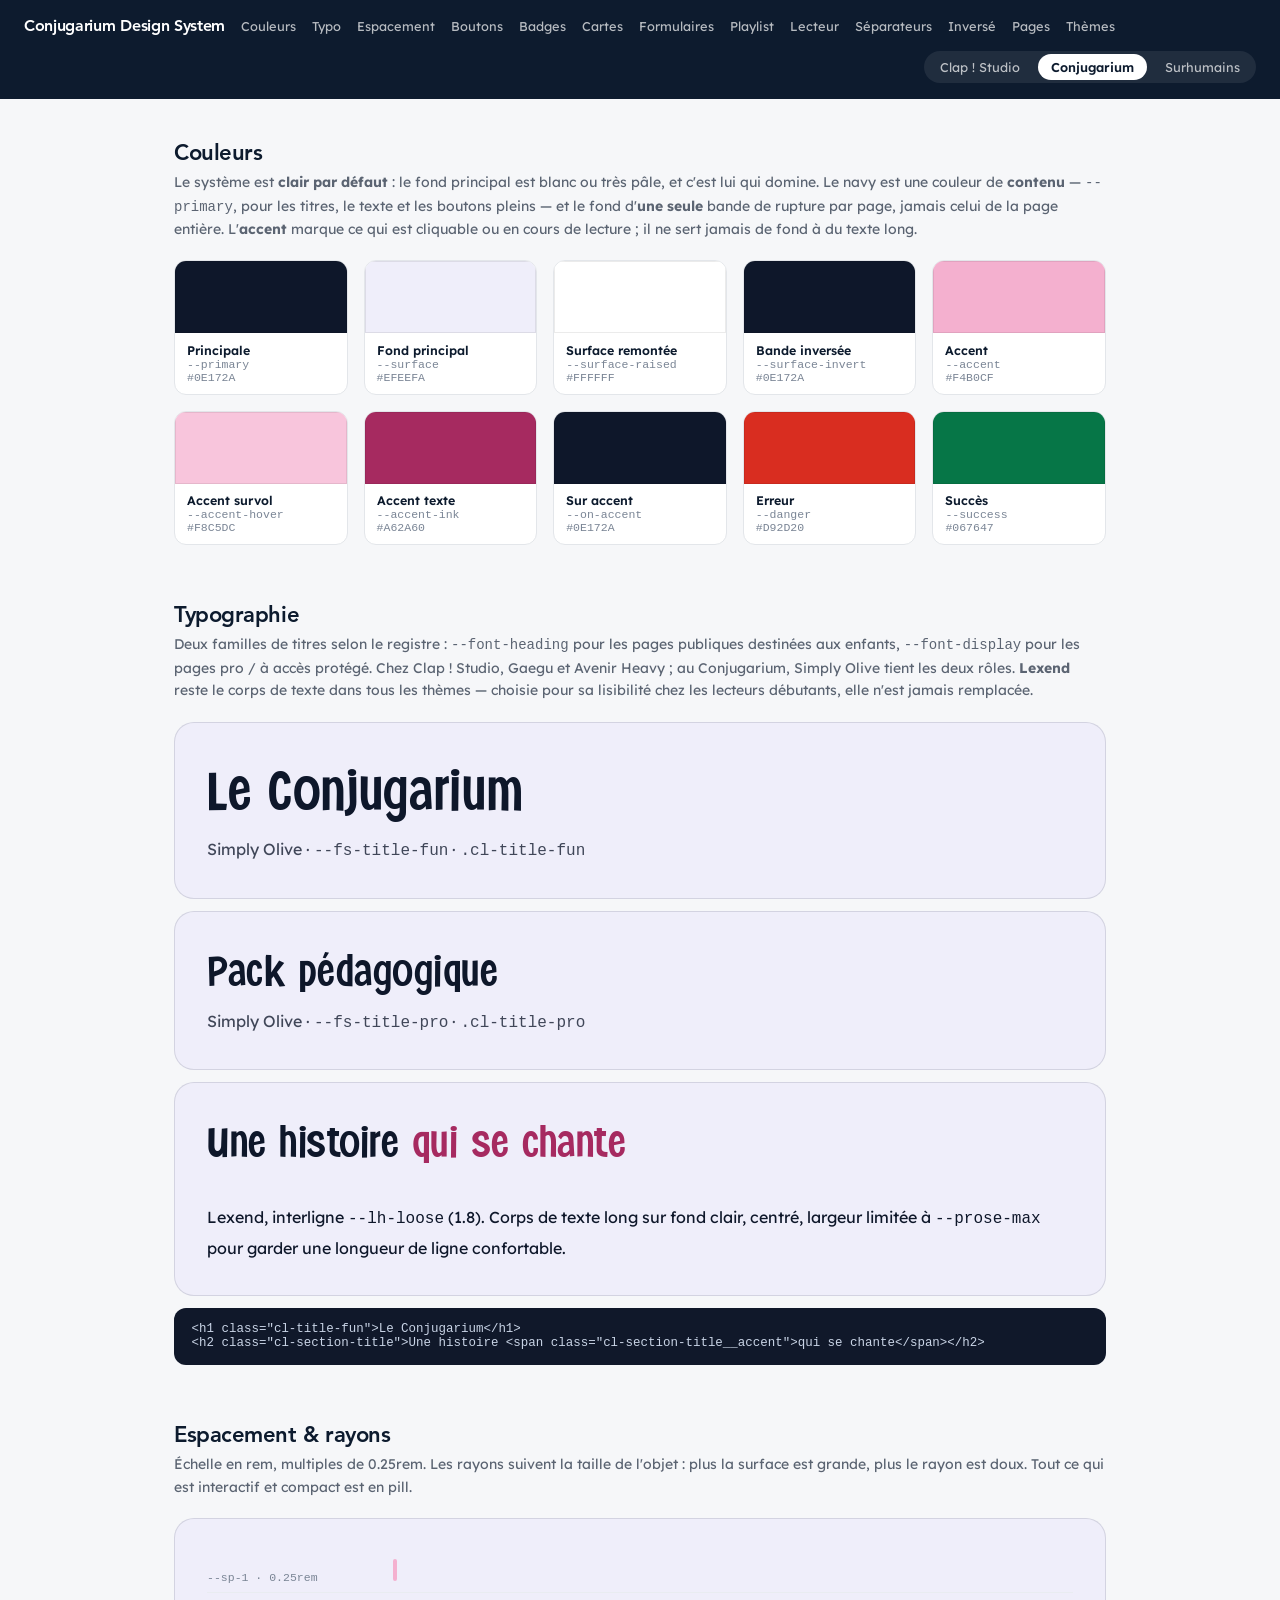
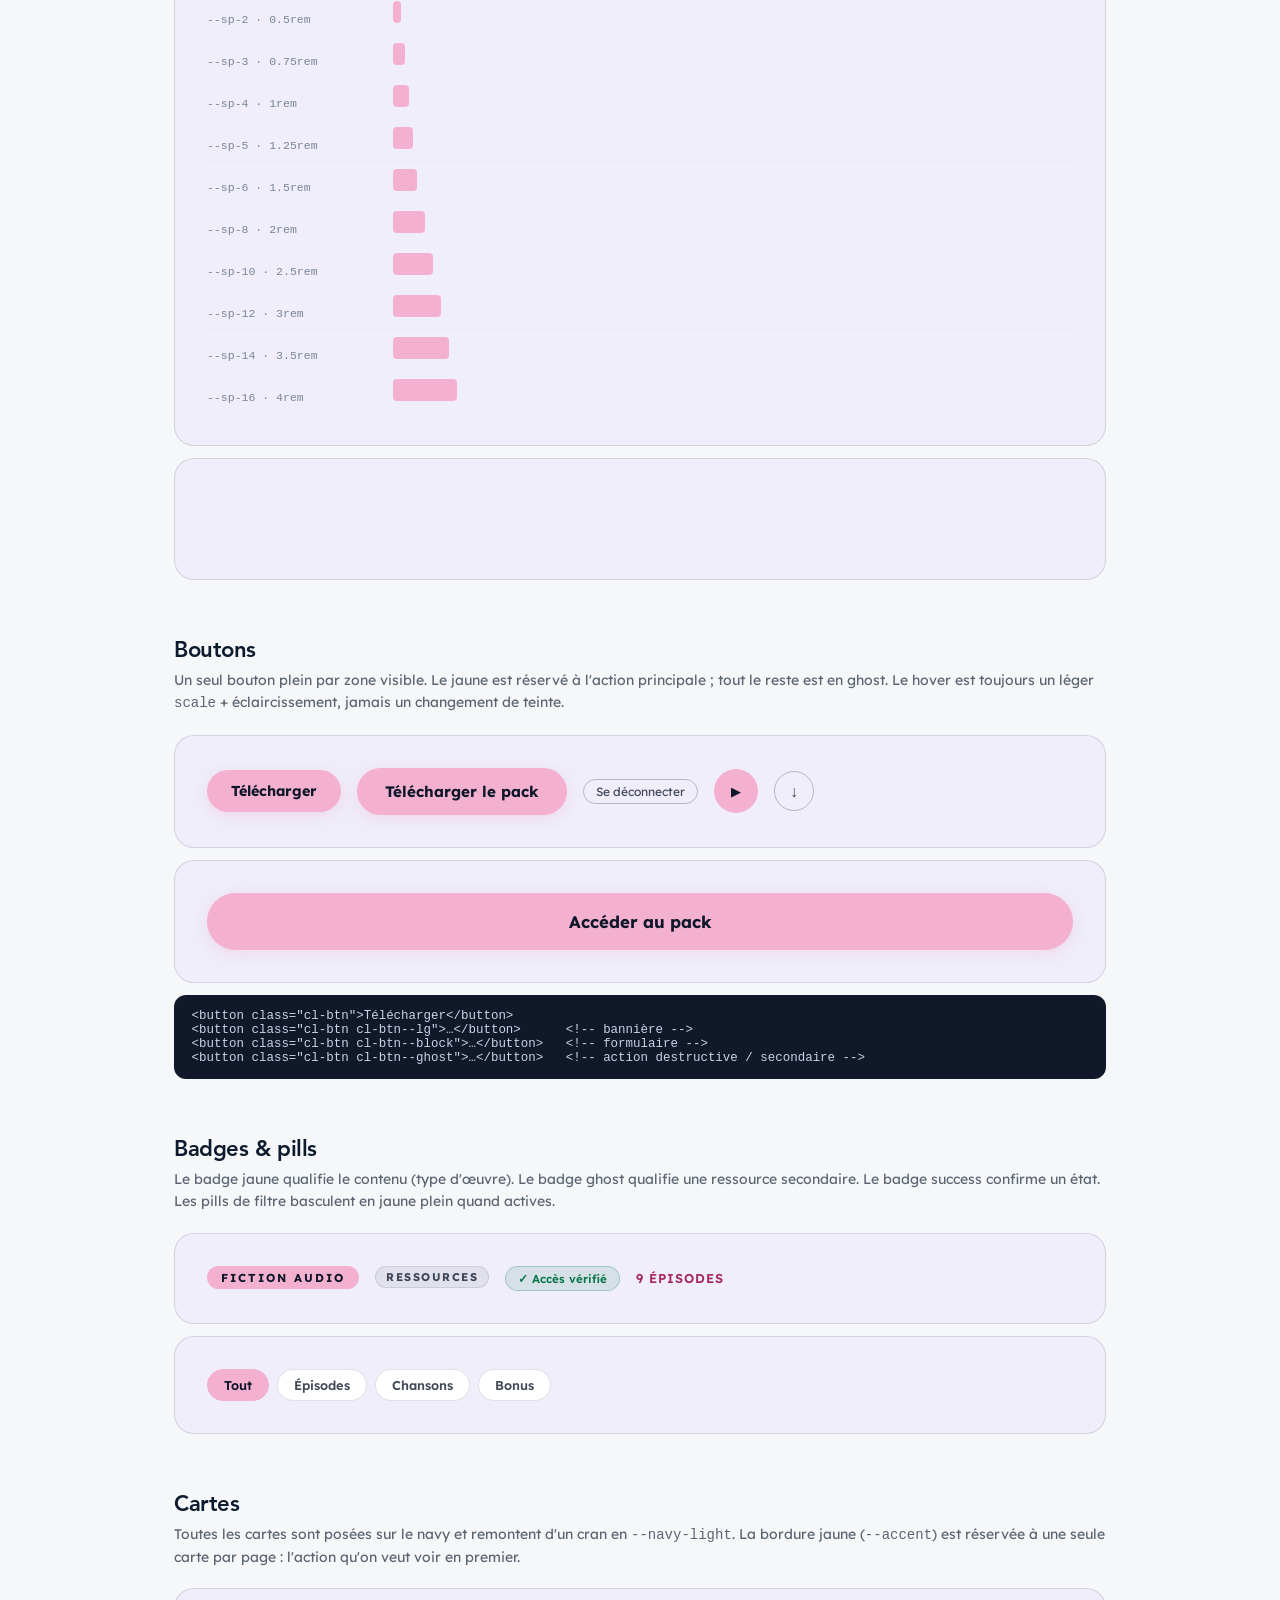
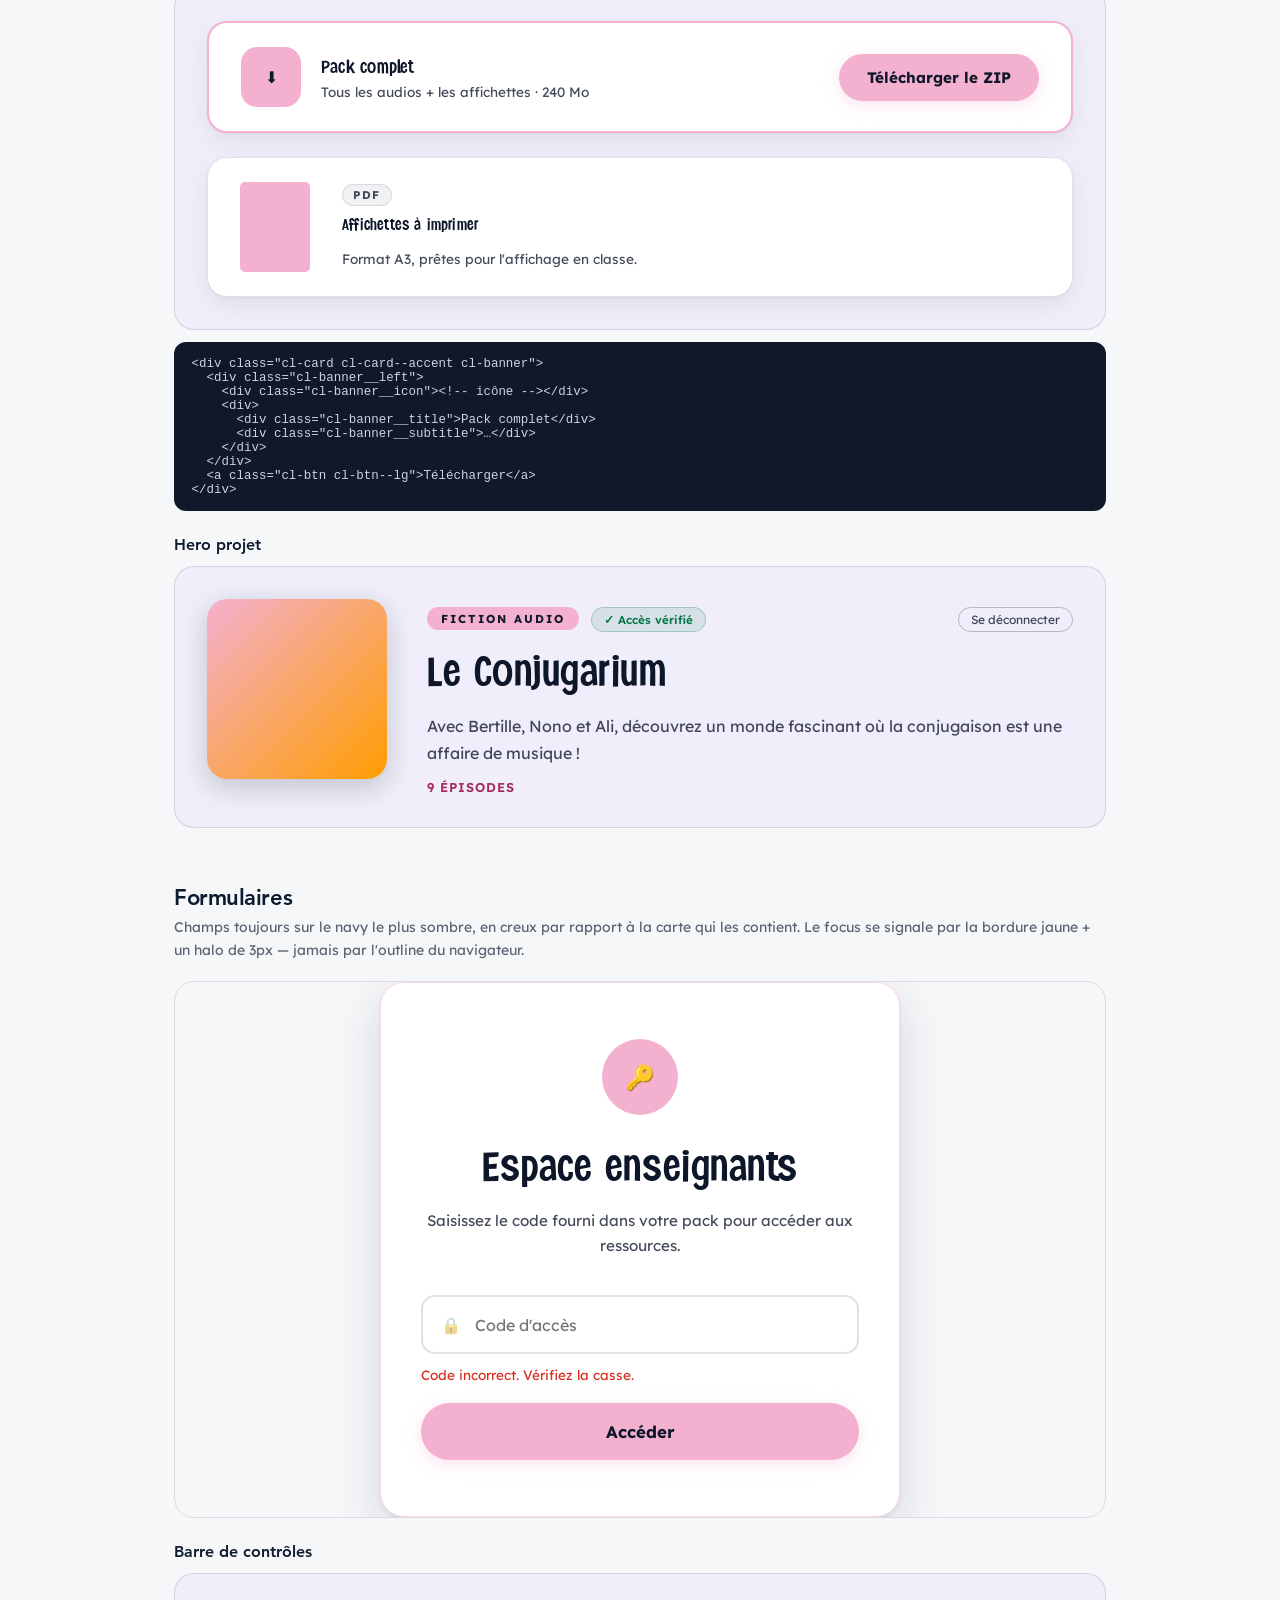
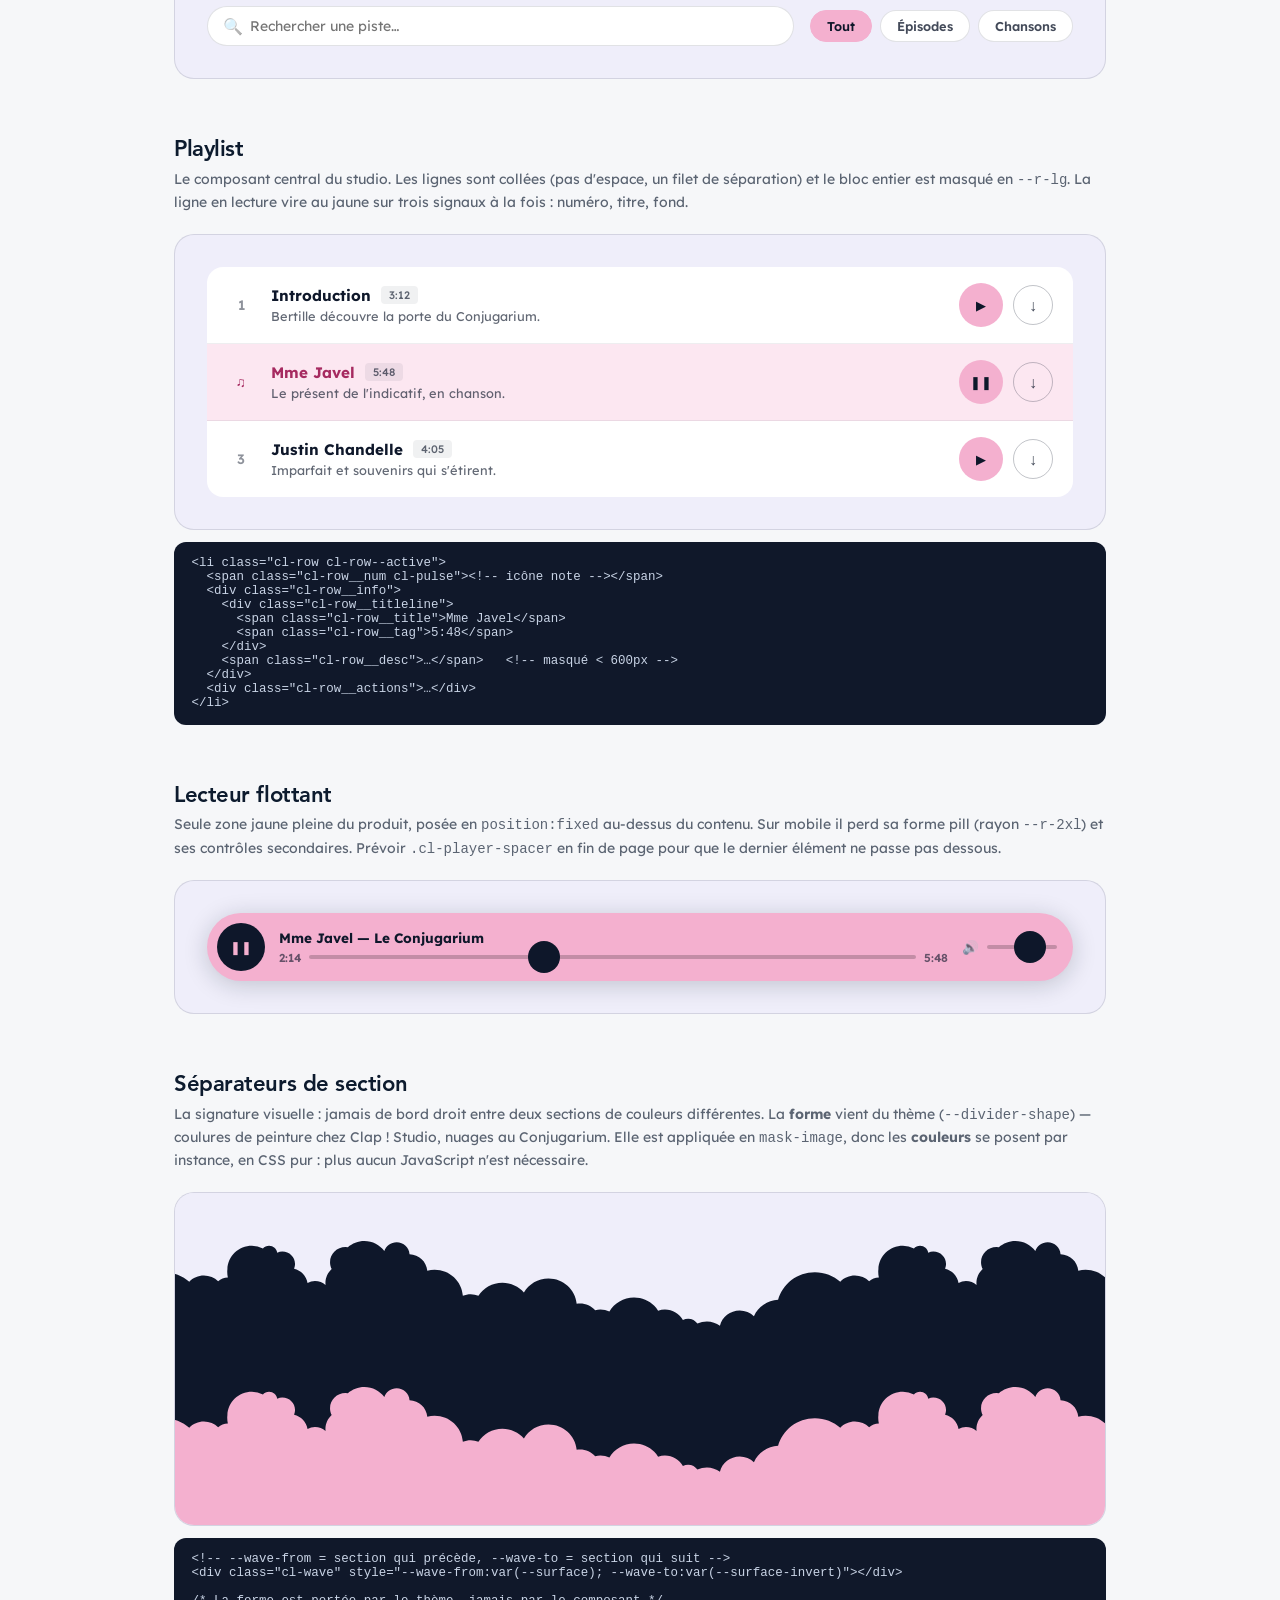
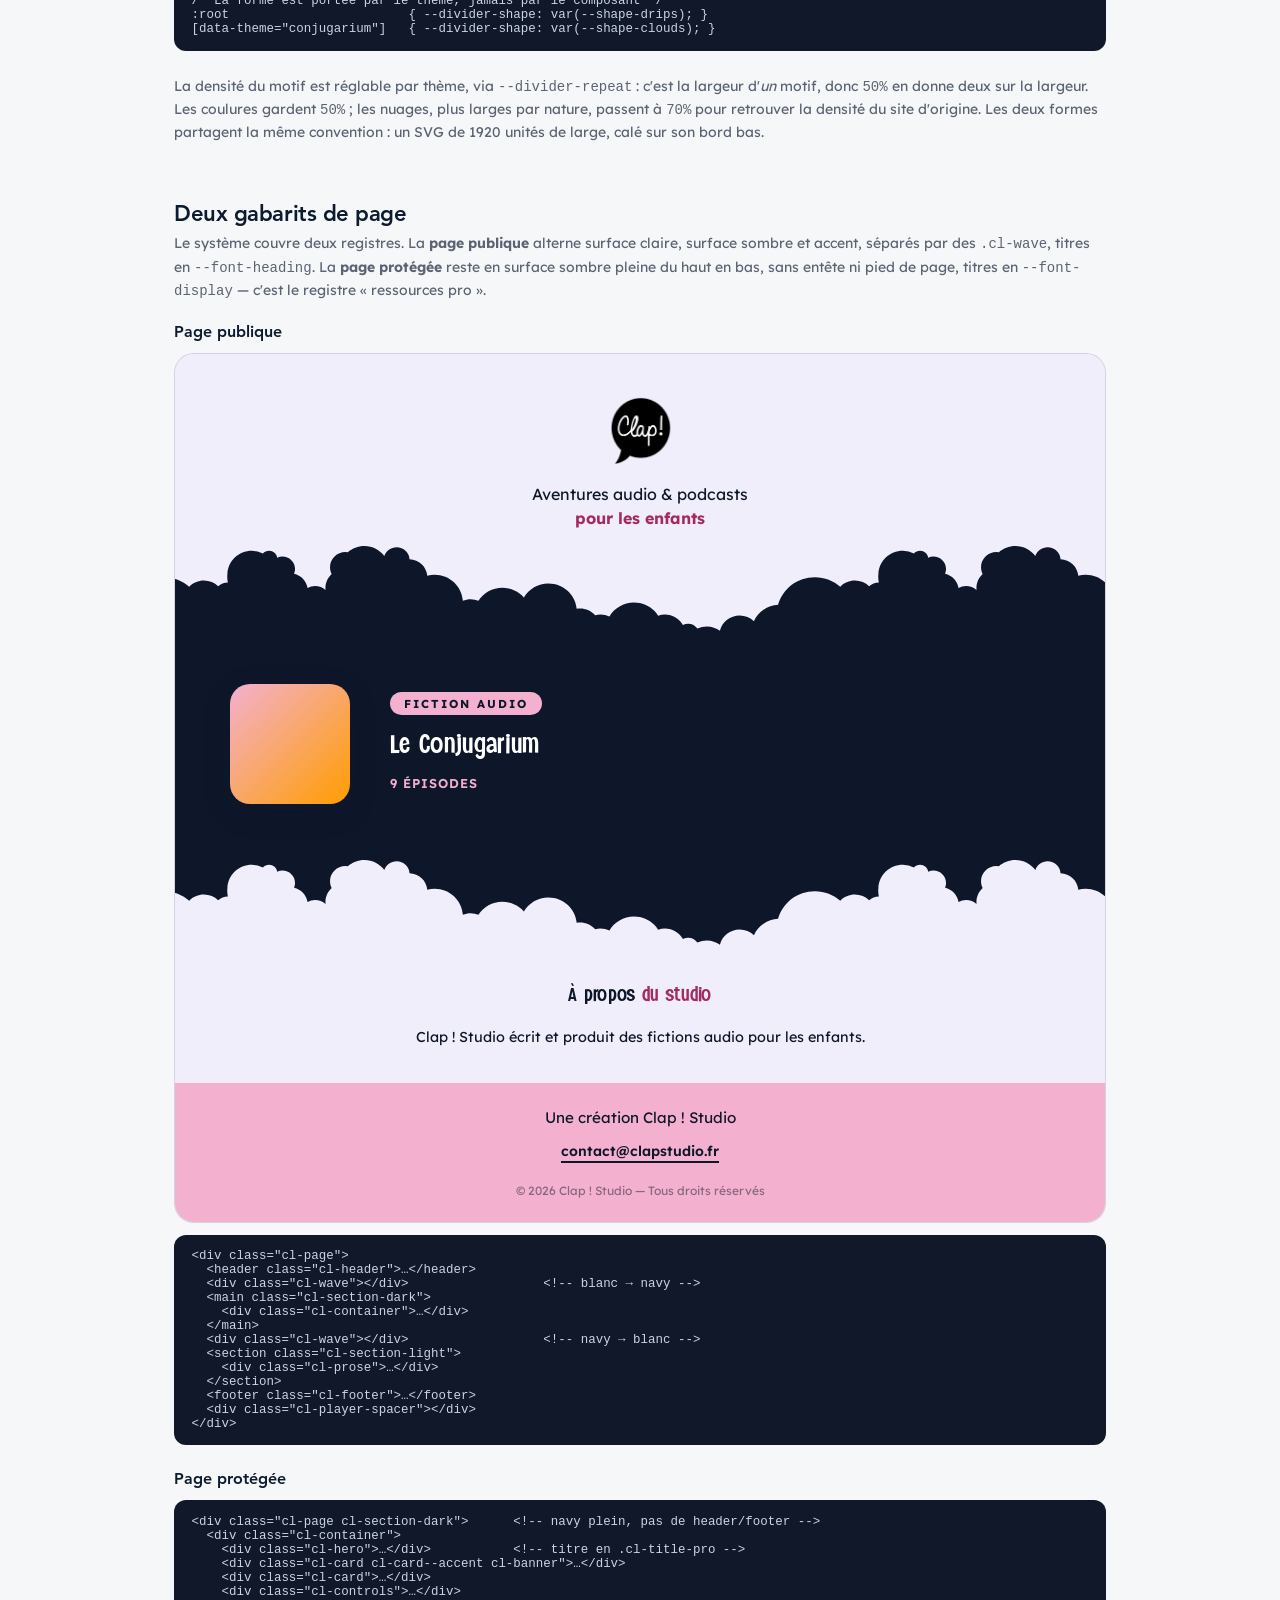
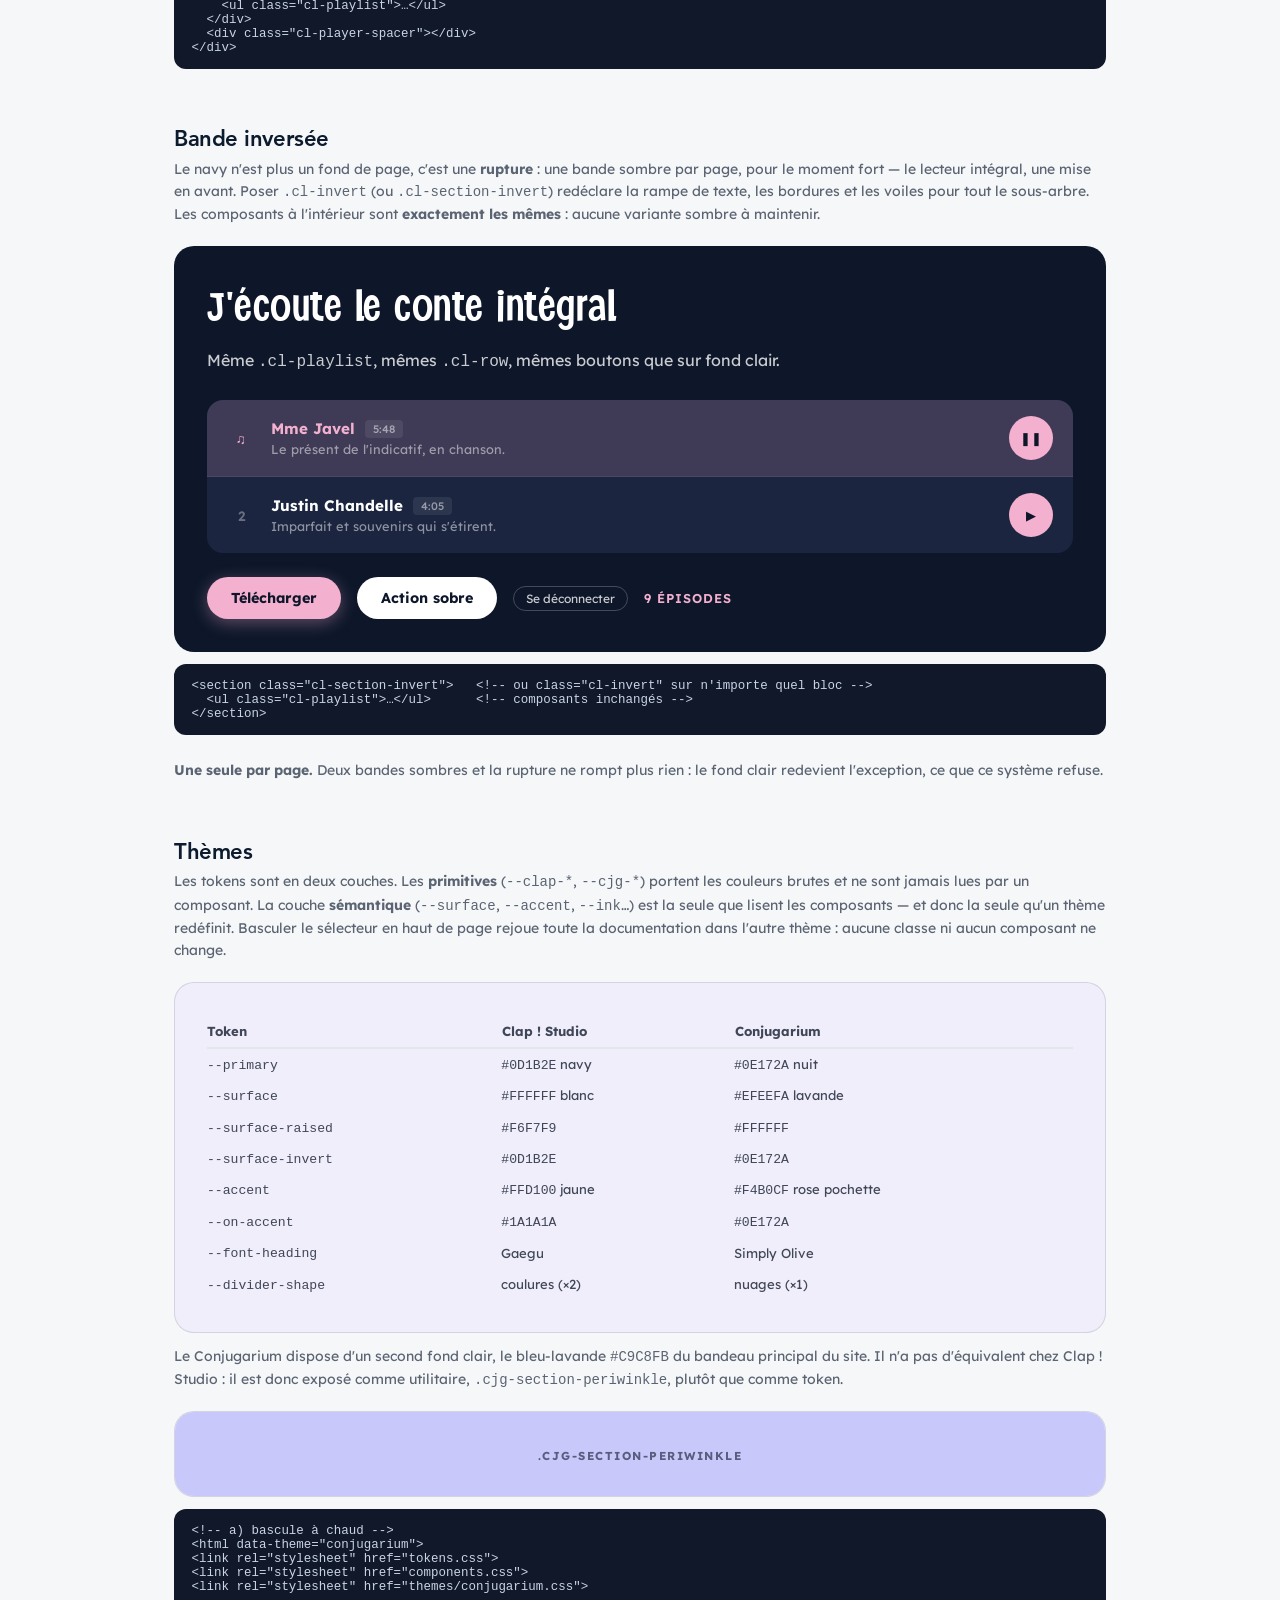
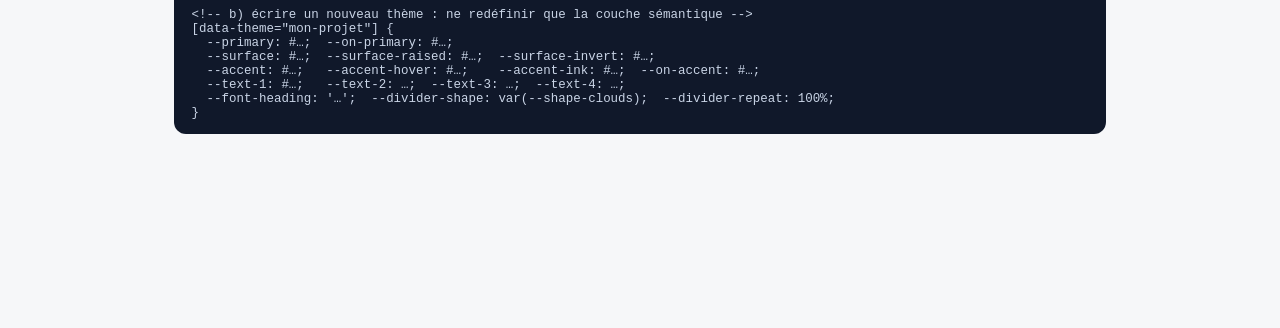
==== conjugarium.html @ c5af7ed8 "chore: init design system repo + thème Surhumains Premier commit du design system Clap ! Studio, ser" ====
<!doctype html>
<html lang="fr">
<head>
<meta charset="UTF-8" />
<meta name="viewport" content="width=device-width, initial-scale=1.0" />
<meta name="robots" content="noindex, nofollow" />
<script>
  // Fichier dédié au thème Conjugarium : pas de détection d'URL nécessaire,
  // le thème est fixe. On garde data-page pour le reste du script partagé.
  document.documentElement.dataset.theme = 'conjugarium';
  document.documentElement.dataset.page = 'conjugarium';
</script>
<title>Conjugarium — Design System</title>
<meta name="description" content="Design system du Conjugarium : couleurs, typographie et composants pour les pages Bienvenue au Conjugarium." />
<link rel="canonical" href="https://clap-design-system.web.app/conjugarium" />

<!-- Open Graph / partage (Facebook, Slack, iMessage…) -->
<meta property="og:type" content="website" />
<meta property="og:site_name" content="Clap ! Studio" />
<meta property="og:title" content="Conjugarium — Design System" />
<meta property="og:description" content="Couleurs, typographie et composants du Conjugarium — thème dérivé du design system Clap ! Studio." />
<meta property="og:url" content="https://clap-design-system.web.app/conjugarium" />
<meta property="og:image" content="https://clap-design-system.web.app/assets/conjugarium-cover.jpg" />
<meta property="og:image:width" content="800" />
<meta property="og:image:height" content="800" />

<!-- Twitter / X -->
<meta name="twitter:card" content="summary_large_image" />
<meta name="twitter:title" content="Conjugarium — Design System" />
<meta name="twitter:description" content="Couleurs, typographie et composants du Conjugarium — thème dérivé du design system Clap ! Studio." />
<meta name="twitter:image" content="https://clap-design-system.web.app/assets/conjugarium-cover.jpg" />
<link rel="preconnect" href="https://fonts.googleapis.com" />
<link rel="preconnect" href="https://fonts.gstatic.com" crossorigin />
<link href="https://fonts.googleapis.com/css2?family=Lexend:wght@400;500;600;700&family=Gaegu:wght@700&display=swap" rel="stylesheet" />
<link rel="stylesheet" href="./tokens.css" />
<link rel="stylesheet" href="./components.css" />
<link rel="stylesheet" href="./themes/conjugarium.css" />
<style>
  /* Chrome de la page de styleguide — hors design system */
  body { background: #f6f7f9; }
  .sg-nav {
    position: sticky; top: 0; z-index: 200;
    background: #0D1B2E; color: #fff;
    padding: 1rem 1.5rem;
    display: flex; align-items: center; gap: 1rem; flex-wrap: wrap;
  }
  .sg-nav strong { font-family: 'Avenir Heavy','Lexend',sans-serif; letter-spacing: -0.02em; }
  .sg-nav a { color: rgba(255,255,255,.7); text-decoration: none; font-size: .8rem; }
  .sg-nav a:hover { color: #FFD100; }
  .sg-wrap { max-width: 980px; margin: 0 auto; padding: 2.5rem 1.5rem 6rem; }
  .sg-sec { margin-bottom: 3.5rem; }
  .sg-sec > h2 {
    font-family: 'Avenir Heavy','Lexend',sans-serif; font-size: 1.4rem; color: #0D1B2E;
    letter-spacing: -0.02em; margin-bottom: .35rem;
  }
  .sg-sec > p.sg-note { font-size: .875rem; color: #5b6472; margin-bottom: 1.25rem; line-height: 1.6; }
  .sg-demo {
    background: var(--surface); border: 1px solid var(--border-subtle);
    border-radius: 20px; padding: 2rem; margin-bottom: .75rem;
  }
  /* la bande sombre : .cl-invert pose ses propres tokens */
  .sg-demo--invert { border-color: transparent; }
  .sg-demo--light { background: var(--surface); border: 1px solid var(--border-subtle); }
  .sg-demo--yellow { background: var(--accent); }
  .sg-demo--flow { display: flex; flex-wrap: wrap; gap: 1rem; align-items: center; }
  .sg-demo--pad0 { padding: 0; overflow: hidden; }
  .sg-code {
    font-family: ui-monospace, SFMono-Regular, Menlo, monospace;
    font-size: .78rem; background: #10182a; color: #c9d4e6;
    padding: .9rem 1.1rem; border-radius: 12px; overflow-x: auto;
    white-space: pre; margin-bottom: 1.5rem;
  }
  .sg-swatches { display: grid; grid-template-columns: repeat(auto-fill, minmax(160px, 1fr)); gap: 1rem; }
  .sg-swatch { border: 1px solid #e3e6ea; border-radius: 12px; overflow: hidden; background: #fff; }
  .sg-swatch__chip { height: 72px; }
  .sg-swatch__body { padding: .6rem .75rem; }
  .sg-swatch__name { font-size: .78rem; font-weight: 600; color: #0D1B2E; }
  .sg-swatch__val { font-size: .72rem; color: #7a8595; font-family: ui-monospace, monospace; }
  .sg-scale-row { display: flex; align-items: baseline; gap: 1rem; padding: .5rem 0; border-bottom: 1px solid #e9ecf1; }
  .sg-scale-row code { font-size: .72rem; color: #7a8595; width: 170px; flex-shrink: 0; font-family: ui-monospace, monospace; }
  .sg-bar { height: 22px; background: var(--accent); border-radius: 4px; }
  .sg-theme { margin-left: auto; display: flex; gap: .35rem; background: rgba(255,255,255,.08); padding: 3px; border-radius: 50px; }
  .sg-theme__btn {
    border: none; background: transparent; color: rgba(255,255,255,.65);
    font: inherit; font-size: .75rem; padding: .3rem .8rem; border-radius: 50px;
    cursor: pointer; text-decoration: none; display: inline-block;
  }
  .sg-nav .sg-theme__btn--on { background: #fff; color: #0D1B2E; font-weight: 600; }
  @media (max-width: 600px) { .sg-demo { padding: 1.25rem; } .sg-theme { margin-left: 0; } }
</style>
</head>
<body>

<nav class="sg-nav">
  <strong>Clap ! Design System</strong>
  <a href="#couleurs">Couleurs</a>
  <a href="#typo">Typo</a>
  <a href="#espacement">Espacement</a>
  <a href="#boutons">Boutons</a>
  <a href="#badges">Badges</a>
  <a href="#cartes">Cartes</a>
  <a href="#formulaires">Formulaires</a>
  <a href="#playlist">Playlist</a>
  <a href="#player">Lecteur</a>
  <a href="#wave">Séparateurs</a>
  <a href="#invert">Inversé</a>
  <a href="#pages">Pages</a>
  <a href="#themes">Thèmes</a>
  <div class="sg-theme">
    <a class="sg-theme__btn" href="/clap" data-page-link="clap">Clap ! Studio</a>
    <a class="sg-theme__btn" href="/conjugarium" data-page-link="conjugarium">Conjugarium</a>
    <a class="sg-theme__btn" href="/surhumains" data-page-link="surhumains">Surhumains</a>
  </div>
</nav>

<div class="sg-wrap">

<!-- ══════════ COULEURS ══════════ -->
<section class="sg-sec" id="couleurs">
  <h2>Couleurs</h2>
  <p class="sg-note">Le système est <strong>clair par défaut</strong> : le fond principal est blanc ou très pâle, et c'est lui qui domine. Le navy est une couleur de <strong>contenu</strong> — <code>--primary</code>, pour les titres, le texte et les boutons pleins — et le fond d'<strong>une seule</strong> bande de rupture par page, jamais celui de la page entière. L'<strong>accent</strong> marque ce qui est cliquable ou en cours de lecture ; il ne sert jamais de fond à du texte long.</p>
  <div class="sg-swatches" id="sg-swatches"></div>
</section>

<!-- ══════════ TYPOGRAPHIE ══════════ -->
<section class="sg-sec" id="typo">
  <h2>Typographie</h2>
  <p class="sg-note">Deux familles de titres selon le registre : <code>--font-heading</code> pour les pages publiques destinées aux enfants, <code>--font-display</code> pour les pages pro / à accès protégé. Chez Clap ! Studio, Gaegu et Avenir Heavy ; au Conjugarium, Simply Olive tient les deux rôles. <strong>Lexend</strong> reste le corps de texte dans tous les thèmes — choisie pour sa lisibilité chez les lecteurs débutants, elle n'est jamais remplacée.</p>
  <div class="sg-demo">
    <h1 class="cl-title-fun">Le Conjugarium</h1>
    <p class="cl-desc" style="margin-top:.5rem"><span data-font-of=".cl-title-fun">—</span> · <code>--fs-title-fun</code> · <code>.cl-title-fun</code></p>
  </div>
  <div class="sg-demo">
    <h1 class="cl-title-pro">Pack pédagogique</h1>
    <p class="cl-desc" style="margin-top:.5rem"><span data-font-of=".cl-title-pro">—</span> · <code>--fs-title-pro</code> · <code>.cl-title-pro</code></p>
  </div>
  <div class="sg-demo sg-demo--light">
    <h2 class="cl-section-title">Une histoire <span class="cl-section-title__accent">qui se chante</span></h2>
    <p class="cl-text"><span data-font-of=".cl-text">—</span>, interligne <code>--lh-loose</code> (1.8). Corps de texte long sur fond clair, centré, largeur limitée à <code>--prose-max</code> pour garder une longueur de ligne confortable.</p>
  </div>
  <div class="sg-code">&lt;h1 class="cl-title-fun"&gt;Le Conjugarium&lt;/h1&gt;
&lt;h2 class="cl-section-title"&gt;Une histoire &lt;span class="cl-section-title__accent"&gt;qui se chante&lt;/span&gt;&lt;/h2&gt;</div>
</section>

<!-- ══════════ ESPACEMENT & RAYONS ══════════ -->
<section class="sg-sec" id="espacement">
  <h2>Espacement &amp; rayons</h2>
  <p class="sg-note">Échelle en rem, multiples de 0.25rem. Les rayons suivent la taille de l'objet : plus la surface est grande, plus le rayon est doux. Tout ce qui est interactif et compact est en pill.</p>
  <div class="sg-demo sg-demo--light" id="sg-scale"></div>
  <div class="sg-demo sg-demo--flow sg-demo--light">
    <div style="width:80px;height:56px;background:var(--surface);border-radius:var(--r-md)"></div>
    <div style="width:80px;height:56px;background:var(--surface);border-radius:var(--r-lg)"></div>
    <div style="width:80px;height:56px;background:var(--surface);border-radius:var(--r-xl)"></div>
    <div style="width:80px;height:56px;background:var(--surface);border-radius:var(--r-2xl)"></div>
    <div style="width:120px;height:56px;background:var(--surface);border-radius:var(--r-pill)"></div>
    <div style="width:56px;height:56px;background:var(--surface);border-radius:var(--r-round)"></div>
  </div>
</section>

<!-- ══════════ BOUTONS ══════════ -->
<section class="sg-sec" id="boutons">
  <h2>Boutons</h2>
  <p class="sg-note">Un seul bouton plein par zone visible. Le jaune est réservé à l'action principale ; tout le reste est en ghost. Le hover est toujours un léger <code>scale</code> + éclaircissement, jamais un changement de teinte.</p>
  <div class="sg-demo sg-demo--flow sg-demo--light">
    <button class="cl-btn">Télécharger</button>
    <button class="cl-btn cl-btn--lg">Télécharger le pack</button>
    <button class="cl-btn cl-btn--ghost">Se déconnecter</button>
    <button class="cl-icon-btn" aria-label="Lecture">▶</button>
    <a class="cl-icon-btn cl-icon-btn--outline" href="#" aria-label="Télécharger">↓</a>
  </div>
  <div class="sg-demo"><button class="cl-btn cl-btn--block">Accéder au pack</button></div>
  <div class="sg-code">&lt;button class="cl-btn"&gt;Télécharger&lt;/button&gt;
&lt;button class="cl-btn cl-btn--lg"&gt;…&lt;/button&gt;      &lt;!-- bannière --&gt;
&lt;button class="cl-btn cl-btn--block"&gt;…&lt;/button&gt;   &lt;!-- formulaire --&gt;
&lt;button class="cl-btn cl-btn--ghost"&gt;…&lt;/button&gt;   &lt;!-- action destructive / secondaire --&gt;</div>
</section>

<!-- ══════════ BADGES ══════════ -->
<section class="sg-sec" id="badges">
  <h2>Badges &amp; pills</h2>
  <p class="sg-note">Le badge jaune qualifie le contenu (type d'œuvre). Le badge ghost qualifie une ressource secondaire. Le badge success confirme un état. Les pills de filtre basculent en jaune plein quand actives.</p>
  <div class="sg-demo sg-demo--flow sg-demo--light">
    <span class="cl-badge">Fiction audio</span>
    <span class="cl-badge cl-badge--ghost">Ressources</span>
    <span class="cl-badge cl-badge--success">✓ Accès vérifié</span>
    <span class="cl-meta">9 épisodes</span>
  </div>
  <div class="sg-demo">
    <div class="cl-pills">
      <button class="cl-pill cl-pill--active">Tout</button>
      <button class="cl-pill">Épisodes</button>
      <button class="cl-pill">Chansons</button>
      <button class="cl-pill">Bonus</button>
    </div>
  </div>
</section>

<!-- ══════════ CARTES ══════════ -->
<section class="sg-sec" id="cartes">
  <h2>Cartes</h2>
  <p class="sg-note">Toutes les cartes sont posées sur le navy et remontent d'un cran en <code>--navy-light</code>. La bordure jaune (<code>--accent</code>) est réservée à une seule carte par page : l'action qu'on veut voir en premier.</p>

  <div class="sg-demo">
    <div class="cl-card cl-card--accent cl-banner" style="margin-bottom:1.5rem">
      <div class="cl-banner__left">
        <div class="cl-banner__icon">⬇</div>
        <div>
          <div class="cl-banner__title">Pack complet</div>
          <div class="cl-banner__subtitle">Tous les audios + les affichettes · 240 Mo</div>
        </div>
      </div>
      <a class="cl-btn cl-btn--lg" href="#">Télécharger le ZIP</a>
    </div>

    <div class="cl-card" style="display:flex;align-items:center;gap:2rem">
      <div style="width:70px;height:90px;background:var(--accent);border-radius:5px;flex-shrink:0"></div>
      <div style="display:flex;flex-direction:column;gap:.5rem">
        <span class="cl-badge cl-badge--ghost">PDF</span>
        <div class="cl-banner__title" style="font-size:var(--fs-lg)">Affichettes à imprimer</div>
        <p class="cl-desc" style="font-size:.85rem">Format A3, prêtes pour l'affichage en classe.</p>
      </div>
    </div>
  </div>
  <div class="sg-code">&lt;div class="cl-card cl-card--accent cl-banner"&gt;
  &lt;div class="cl-banner__left"&gt;
    &lt;div class="cl-banner__icon"&gt;&lt;!-- icône --&gt;&lt;/div&gt;
    &lt;div&gt;
      &lt;div class="cl-banner__title"&gt;Pack complet&lt;/div&gt;
      &lt;div class="cl-banner__subtitle"&gt;…&lt;/div&gt;
    &lt;/div&gt;
  &lt;/div&gt;
  &lt;a class="cl-btn cl-btn--lg"&gt;Télécharger&lt;/a&gt;
&lt;/div&gt;</div>

  <h3 style="font-family:'Avenir Heavy','Lexend',sans-serif;font-size:1rem;color:#0D1B2E;margin-bottom:.75rem">Hero projet</h3>
  <div class="sg-demo">
    <div class="cl-hero" style="margin-bottom:0">
      <div class="cl-hero__cover" style="background:linear-gradient(135deg,var(--accent),#ff9d00)"></div>
      <div class="cl-hero__info">
        <div class="cl-hero__badges">
          <span class="cl-badge">Fiction audio</span>
          <span class="cl-badge cl-badge--success">✓ Accès vérifié</span>
          <button class="cl-btn cl-btn--ghost">Se déconnecter</button>
        </div>
        <h1 class="cl-title-pro">Le Conjugarium</h1>
        <p class="cl-desc">Avec Bertille, Nono et Ali, découvrez un monde fascinant où la conjugaison est une affaire de musique !</p>
        <span class="cl-meta">9 épisodes</span>
      </div>
    </div>
  </div>
</section>

<!-- ══════════ FORMULAIRES ══════════ -->
<section class="sg-sec" id="formulaires">
  <h2>Formulaires</h2>
  <p class="sg-note">Champs toujours sur le navy le plus sombre, en creux par rapport à la carte qui les contient. Le focus se signale par la bordure jaune + un halo de 3px — jamais par l'outline du navigateur.</p>
  <div class="sg-demo sg-demo--pad0" style="background:transparent">
    <div class="cl-card cl-card--auth" style="margin:0 auto">
      <div style="width:76px;height:76px;margin:0 auto 1.5rem;border-radius:50%;background:var(--accent);color:var(--on-accent);display:flex;align-items:center;justify-content:center;box-shadow:var(--shadow-yellow-lg);font-size:1.5rem">🔑</div>
      <h2 class="cl-title-pro" style="margin:.75rem 0">Espace enseignants</h2>
      <p class="cl-desc" style="font-size:.95rem;margin-bottom:2.25rem">Saisissez le code fourni dans votre pack pour accéder aux ressources.</p>
      <form class="cl-form" onsubmit="return false">
        <div class="cl-field">
          <span class="cl-field__icon">🔒</span>
          <input class="cl-input" type="password" placeholder="Code d'accès" />
        </div>
        <p class="cl-error">Code incorrect. Vérifiez la casse.</p>
        <button class="cl-btn cl-btn--block" type="submit">Accéder</button>
      </form>
    </div>
  </div>

  <h3 style="font-family:'Avenir Heavy','Lexend',sans-serif;font-size:1rem;color:#0D1B2E;margin:1.5rem 0 .75rem">Barre de contrôles</h3>
  <div class="sg-demo">
    <div class="cl-controls" style="margin-bottom:0">
      <div class="cl-search">
        <span class="cl-search__icon">🔍</span>
        <input class="cl-search__input" type="search" placeholder="Rechercher une piste…" />
      </div>
      <div class="cl-pills">
        <button class="cl-pill cl-pill--active">Tout</button>
        <button class="cl-pill">Épisodes</button>
        <button class="cl-pill">Chansons</button>
      </div>
    </div>
  </div>
</section>

<!-- ══════════ PLAYLIST ══════════ -->
<section class="sg-sec" id="playlist">
  <h2>Playlist</h2>
  <p class="sg-note">Le composant central du studio. Les lignes sont collées (pas d'espace, un filet de séparation) et le bloc entier est masqué en <code>--r-lg</code>. La ligne en lecture vire au jaune sur trois signaux à la fois : numéro, titre, fond.</p>
  <div class="sg-demo">
    <ul class="cl-playlist" style="margin-bottom:0">
      <li class="cl-row">
        <span class="cl-row__num">1</span>
        <div class="cl-row__info">
          <div class="cl-row__titleline">
            <span class="cl-row__title">Introduction</span>
            <span class="cl-row__tag">3:12</span>
          </div>
          <span class="cl-row__desc">Bertille découvre la porte du Conjugarium.</span>
        </div>
        <div class="cl-row__actions">
          <button class="cl-icon-btn" aria-label="Lecture">▶</button>
          <a class="cl-icon-btn cl-icon-btn--outline" href="#" aria-label="Télécharger">↓</a>
        </div>
      </li>
      <li class="cl-row cl-row--active">
        <span class="cl-row__num cl-pulse">♫</span>
        <div class="cl-row__info">
          <div class="cl-row__titleline">
            <span class="cl-row__title">Mme Javel</span>
            <span class="cl-row__tag">5:48</span>
          </div>
          <span class="cl-row__desc">Le présent de l'indicatif, en chanson.</span>
        </div>
        <div class="cl-row__actions">
          <button class="cl-icon-btn" aria-label="Pause">❚❚</button>
          <a class="cl-icon-btn cl-icon-btn--outline" href="#" aria-label="Télécharger">↓</a>
        </div>
      </li>
      <li class="cl-row">
        <span class="cl-row__num">3</span>
        <div class="cl-row__info">
          <div class="cl-row__titleline">
            <span class="cl-row__title">Justin Chandelle</span>
            <span class="cl-row__tag">4:05</span>
          </div>
          <span class="cl-row__desc">Imparfait et souvenirs qui s'étirent.</span>
        </div>
        <div class="cl-row__actions">
          <button class="cl-icon-btn" aria-label="Lecture">▶</button>
          <a class="cl-icon-btn cl-icon-btn--outline" href="#" aria-label="Télécharger">↓</a>
        </div>
      </li>
    </ul>
  </div>
  <div class="sg-code">&lt;li class="cl-row cl-row--active"&gt;
  &lt;span class="cl-row__num cl-pulse"&gt;&lt;!-- icône note --&gt;&lt;/span&gt;
  &lt;div class="cl-row__info"&gt;
    &lt;div class="cl-row__titleline"&gt;
      &lt;span class="cl-row__title"&gt;Mme Javel&lt;/span&gt;
      &lt;span class="cl-row__tag"&gt;5:48&lt;/span&gt;
    &lt;/div&gt;
    &lt;span class="cl-row__desc"&gt;…&lt;/span&gt;   &lt;!-- masqué &lt; 600px --&gt;
  &lt;/div&gt;
  &lt;div class="cl-row__actions"&gt;…&lt;/div&gt;
&lt;/li&gt;</div>
</section>

<!-- ══════════ LECTEUR ══════════ -->
<section class="sg-sec" id="player">
  <h2>Lecteur flottant</h2>
  <p class="sg-note">Seule zone jaune pleine du produit, posée en <code>position:fixed</code> au-dessus du contenu. Sur mobile il perd sa forme pill (rayon <code>--r-2xl</code>) et ses contrôles secondaires. Prévoir <code>.cl-player-spacer</code> en fin de page pour que le dernier élément ne passe pas dessous.</p>
  <div class="sg-demo sg-demo--light">
    <div class="cl-player" style="position:static;transform:none;width:100%">
      <div class="cl-player__inner">
        <button class="cl-player__play" aria-label="Pause">❚❚</button>
        <div class="cl-player__meta">
          <div class="cl-player__title">Mme Javel — Le Conjugarium</div>
          <div class="cl-player__progress">
            <span class="cl-player__time">2:14</span>
            <input class="cl-range" type="range" value="38" aria-label="Progression" />
            <span class="cl-player__time">5:48</span>
          </div>
        </div>
        <div class="cl-player__side">
          <button class="cl-player__iconbtn" aria-label="Volume">🔊</button>
          <input class="cl-range cl-range--volume" type="range" value="70" aria-label="Volume" />
        </div>
      </div>
    </div>
  </div>
</section>

<!-- ══════════ COULURES ══════════ -->
<section class="sg-sec" id="wave">
  <h2>Séparateurs de section</h2>
  <p class="sg-note">La signature visuelle : jamais de bord droit entre deux sections de couleurs différentes. La <strong>forme</strong> vient du thème (<code>--divider-shape</code>) — coulures de peinture chez Clap ! Studio, nuages au Conjugarium. Elle est appliquée en <code>mask-image</code>, donc les <strong>couleurs</strong> se posent par instance, en CSS pur : plus aucun JavaScript n'est nécessaire.</p>
  <div class="sg-demo sg-demo--pad0 sg-demo--light">
    <div style="background:var(--surface);height:48px"></div>
    <div class="cl-wave" style="--wave-from:var(--surface); --wave-to:var(--surface-invert)"></div>
    <div style="background:var(--surface-invert);height:56px"></div>
    <div class="cl-wave" style="--wave-from:var(--surface-invert); --wave-to:var(--accent)"></div>
    <div style="background:var(--accent);height:48px"></div>
  </div>
  <div class="sg-code">&lt;!-- --wave-from = section qui précède, --wave-to = section qui suit --&gt;
&lt;div class="cl-wave" style="--wave-from:var(--surface); --wave-to:var(--surface-invert)"&gt;&lt;/div&gt;

/* La forme est portée par le thème, jamais par le composant */
:root                        { --divider-shape: var(--shape-drips); }
[data-theme="conjugarium"]   { --divider-shape: var(--shape-clouds); }</div>
  <p class="sg-note">La densité du motif est réglable par thème, via <code>--divider-repeat</code> : c'est la largeur d'<em>un</em> motif, donc <code>50%</code> en donne deux sur la largeur. Les coulures gardent <code>50%</code> ; les nuages, plus larges par nature, passent à <code>70%</code> pour retrouver la densité du site d'origine. Les deux formes partagent la même convention : un SVG de 1920 unités de large, calé sur son bord bas.</p>
</section>

<!-- ══════════ PAGES ══════════ -->
<section class="sg-sec" id="pages">
  <h2>Deux gabarits de page</h2>
  <p class="sg-note">Le système couvre deux registres. La <strong>page publique</strong> alterne surface claire, surface sombre et accent, séparés par des <code>.cl-wave</code>, titres en <code>--font-heading</code>. La <strong>page protégée</strong> reste en surface sombre pleine du haut en bas, sans entête ni pied de page, titres en <code>--font-display</code> — c'est le registre « ressources pro ».</p>

  <h3 style="font-family:'Avenir Heavy','Lexend',sans-serif;font-size:1rem;color:#0D1B2E;margin-bottom:.75rem">Page publique</h3>
  <div class="sg-demo sg-demo--pad0 sg-demo--light">
    <header class="cl-header" style="padding-bottom:1rem;background:var(--surface)">
      <img src="./assets/clap-logo.png" alt="Clap !" width="72" height="72" />
      <p class="cl-tagline">Aventures audio &amp; podcasts<br /><span class="cl-tagline__accent">pour les enfants</span></p>
    </header>
    <div class="cl-wave" style="--wave-from:var(--surface); --wave-to:var(--surface-invert)"></div>
    <div class="cl-section-invert cl-invert" style="padding-bottom:2rem">
      <div class="cl-container">
        <div class="cl-hero" style="margin-bottom:1.5rem">
          <div class="cl-hero__cover" style="width:120px;height:120px;background:linear-gradient(135deg,var(--accent),#ff9d00)"></div>
          <div class="cl-hero__info">
            <span class="cl-badge">Fiction audio</span>
            <h1 class="cl-title-fun" style="font-size:2rem">Le Conjugarium</h1>
            <span class="cl-meta">9 épisodes</span>
          </div>
        </div>
      </div>
    </div>
    <div class="cl-wave" style="--wave-from:var(--surface-invert); --wave-to:var(--surface)"></div>
    <section class="cl-section-light" style="padding:2rem 1.5rem">
      <div class="cl-prose">
        <h2 class="cl-section-title" style="font-size:1.5rem;margin-bottom:1rem">À propos <span class="cl-section-title__accent">du studio</span></h2>
        <p class="cl-text" style="font-size:.9rem">Clap ! Studio écrit et produit des fictions audio pour les enfants.</p>
      </div>
    </section>
    <footer class="cl-footer" style="padding:1.5rem 1rem">
      <p class="cl-footer__tagline">Une création Clap ! Studio</p>
      <a class="cl-footer__link" href="#">contact@clapstudio.fr</a>
      <p class="cl-footer__legal">© 2026 Clap ! Studio — Tous droits réservés</p>
    </footer>
  </div>
  <div class="sg-code">&lt;div class="cl-page"&gt;
  &lt;header class="cl-header"&gt;…&lt;/header&gt;
  &lt;div class="cl-wave"&gt;&lt;/div&gt;                  &lt;!-- blanc → navy --&gt;
  &lt;main class="cl-section-dark"&gt;
    &lt;div class="cl-container"&gt;…&lt;/div&gt;
  &lt;/main&gt;
  &lt;div class="cl-wave"&gt;&lt;/div&gt;                  &lt;!-- navy → blanc --&gt;
  &lt;section class="cl-section-light"&gt;
    &lt;div class="cl-prose"&gt;…&lt;/div&gt;
  &lt;/section&gt;
  &lt;footer class="cl-footer"&gt;…&lt;/footer&gt;
  &lt;div class="cl-player-spacer"&gt;&lt;/div&gt;
&lt;/div&gt;</div>

  <h3 style="font-family:'Avenir Heavy','Lexend',sans-serif;font-size:1rem;color:#0D1B2E;margin-bottom:.75rem">Page protégée</h3>
  <div class="sg-code">&lt;div class="cl-page cl-section-dark"&gt;      &lt;!-- navy plein, pas de header/footer --&gt;
  &lt;div class="cl-container"&gt;
    &lt;div class="cl-hero"&gt;…&lt;/div&gt;           &lt;!-- titre en .cl-title-pro --&gt;
    &lt;div class="cl-card cl-card--accent cl-banner"&gt;…&lt;/div&gt;
    &lt;div class="cl-card"&gt;…&lt;/div&gt;
    &lt;div class="cl-controls"&gt;…&lt;/div&gt;
    &lt;ul class="cl-playlist"&gt;…&lt;/ul&gt;
  &lt;/div&gt;
  &lt;div class="cl-player-spacer"&gt;&lt;/div&gt;
&lt;/div&gt;</div>
</section>

<!-- ══════════ BANDE INVERSÉE ══════════ -->
<section class="sg-sec" id="invert">
  <h2>Bande inversée</h2>
  <p class="sg-note">Le navy n'est plus un fond de page, c'est une <strong>rupture</strong> : une bande sombre par page, pour le moment fort — le lecteur intégral, une mise en avant. Poser <code>.cl-invert</code> (ou <code>.cl-section-invert</code>) redéclare la rampe de texte, les bordures et les voiles pour tout le sous-arbre. Les composants à l'intérieur sont <strong>exactement les mêmes</strong> : aucune variante sombre à maintenir.</p>

  <div class="sg-demo sg-demo--invert cl-invert" style="border-radius:20px">
    <h2 class="cl-title-pro" style="margin-bottom:.75rem">J'écoute le conte intégral</h2>
    <p class="cl-desc" style="margin-bottom:1.5rem">Même <code>.cl-playlist</code>, mêmes <code>.cl-row</code>, mêmes boutons que sur fond clair.</p>
    <ul class="cl-playlist" style="margin-bottom:1.5rem">
      <li class="cl-row cl-row--active">
        <span class="cl-row__num cl-pulse">♫</span>
        <div class="cl-row__info">
          <div class="cl-row__titleline"><span class="cl-row__title">Mme Javel</span><span class="cl-row__tag">5:48</span></div>
          <span class="cl-row__desc">Le présent de l'indicatif, en chanson.</span>
        </div>
        <div class="cl-row__actions"><button class="cl-icon-btn" aria-label="Pause">❚❚</button></div>
      </li>
      <li class="cl-row">
        <span class="cl-row__num">2</span>
        <div class="cl-row__info">
          <div class="cl-row__titleline"><span class="cl-row__title">Justin Chandelle</span><span class="cl-row__tag">4:05</span></div>
          <span class="cl-row__desc">Imparfait et souvenirs qui s'étirent.</span>
        </div>
        <div class="cl-row__actions"><button class="cl-icon-btn" aria-label="Lecture">▶</button></div>
      </li>
    </ul>
    <div style="display:flex;gap:1rem;flex-wrap:wrap;align-items:center">
      <button class="cl-btn">Télécharger</button>
      <button class="cl-btn cl-btn--primary">Action sobre</button>
      <button class="cl-btn cl-btn--ghost">Se déconnecter</button>
      <span class="cl-meta">9 épisodes</span>
    </div>
  </div>
  <div class="sg-code">&lt;section class="cl-section-invert"&gt;   &lt;!-- ou class="cl-invert" sur n'importe quel bloc --&gt;
  &lt;ul class="cl-playlist"&gt;…&lt;/ul&gt;      &lt;!-- composants inchangés --&gt;
&lt;/section&gt;</div>
  <p class="sg-note"><strong>Une seule par page.</strong> Deux bandes sombres et la rupture ne rompt plus rien : le fond clair redevient l'exception, ce que ce système refuse.</p>
</section>

<!-- ══════════ THÈMES ══════════ -->
<section class="sg-sec" id="themes">
  <h2>Thèmes</h2>
  <p class="sg-note">Les tokens sont en deux couches. Les <strong>primitives</strong> (<code>--clap-*</code>, <code>--cjg-*</code>) portent les couleurs brutes et ne sont jamais lues par un composant. La couche <strong>sémantique</strong> (<code>--surface</code>, <code>--accent</code>, <code>--ink</code>…) est la seule que lisent les composants — et donc la seule qu'un thème redéfinit. Basculer le sélecteur en haut de page rejoue toute la documentation dans l'autre thème : aucune classe ni aucun composant ne change.</p>

  <div class="sg-demo sg-demo--light">
    <table style="width:100%;border-collapse:collapse;font-size:.82rem">
      <thead>
        <tr style="text-align:left;border-bottom:2px solid #e3e6ea">
          <th style="padding:.5rem .5rem .5rem 0">Token</th>
          <th style="padding:.5rem">Clap ! Studio</th>
          <th style="padding:.5rem">Conjugarium</th>
        </tr>
      </thead>
      <tbody>
        <tr><td style="padding:.45rem .5rem .45rem 0"><code>--primary</code></td><td style="padding:.45rem"><code>#0D1B2E</code> navy</td><td style="padding:.45rem"><code>#0E172A</code> nuit</td></tr>
        <tr><td style="padding:.45rem .5rem .45rem 0"><code>--surface</code></td><td style="padding:.45rem"><code>#FFFFFF</code> blanc</td><td style="padding:.45rem"><code>#EFEEFA</code> lavande</td></tr>
        <tr><td style="padding:.45rem .5rem .45rem 0"><code>--surface-raised</code></td><td style="padding:.45rem"><code>#F6F7F9</code></td><td style="padding:.45rem"><code>#FFFFFF</code></td></tr>
        <tr><td style="padding:.45rem .5rem .45rem 0"><code>--surface-invert</code></td><td style="padding:.45rem"><code>#0D1B2E</code></td><td style="padding:.45rem"><code>#0E172A</code></td></tr>
        <tr><td style="padding:.45rem .5rem .45rem 0"><code>--accent</code></td><td style="padding:.45rem"><code>#FFD100</code> jaune</td><td style="padding:.45rem"><code>#F4B0CF</code> rose pochette</td></tr>
        <tr><td style="padding:.45rem .5rem .45rem 0"><code>--on-accent</code></td><td style="padding:.45rem"><code>#1A1A1A</code></td><td style="padding:.45rem"><code>#0E172A</code></td></tr>
        <tr><td style="padding:.45rem .5rem .45rem 0"><code>--font-heading</code></td><td style="padding:.45rem">Gaegu</td><td style="padding:.45rem">Simply Olive</td></tr>
        <tr><td style="padding:.45rem .5rem .45rem 0"><code>--divider-shape</code></td><td style="padding:.45rem">coulures (×2)</td><td style="padding:.45rem">nuages (×1)</td></tr>
      </tbody>
    </table>
  </div>

  <p class="sg-note">Le Conjugarium dispose d'un second fond clair, le bleu-lavande <code>#C9C8FB</code> du bandeau principal du site. Il n'a pas d'équivalent chez Clap ! Studio : il est donc exposé comme utilitaire, <code>.cjg-section-periwinkle</code>, plutôt que comme token.</p>
  <div class="sg-demo sg-demo--pad0 sg-demo--light">
    <div class="cjg-section-periwinkle" style="padding:2rem 1.5rem;text-align:center">
      <span style="font-size:.72rem;font-weight:700;letter-spacing:1.5px;text-transform:uppercase;color:#0E172A;opacity:.6">.cjg-section-periwinkle</span>
    </div>
  </div>

  <div class="sg-code">&lt;!-- a) bascule à chaud --&gt;
&lt;html data-theme="conjugarium"&gt;
&lt;link rel="stylesheet" href="tokens.css"&gt;
&lt;link rel="stylesheet" href="components.css"&gt;
&lt;link rel="stylesheet" href="themes/conjugarium.css"&gt;

&lt;!-- b) écrire un nouveau thème : ne redéfinir que la couche sémantique --&gt;
[data-theme="mon-projet"] {
  --primary: #…;  --on-primary: #…;
  --surface: #…;  --surface-raised: #…;  --surface-invert: #…;
  --accent: #…;   --accent-hover: #…;    --accent-ink: #…;  --on-accent: #…;
  --text-1: #…;   --text-2: …;  --text-3: …;  --text-4: …;
  --font-heading: '…';  --divider-shape: var(--shape-clouds);  --divider-repeat: 100%;
}</div>
</section>

</div>

<script>
// ── Nuancier généré depuis les tokens ──
const swatches = [
  ['--primary', 'Principale'], ['--surface', 'Fond principal'],
  ['--surface-raised', 'Surface remontée'], ['--surface-invert', 'Bande inversée'],
  ['--accent', 'Accent'], ['--accent-hover', 'Accent survol'],
  ['--accent-ink', 'Accent texte'], ['--on-accent', 'Sur accent'],
  ['--danger', 'Erreur'], ['--success', 'Succès'],
];
function renderTokens() {
const cs = getComputedStyle(document.documentElement);
document.getElementById('sg-swatches').innerHTML = swatches.map(([v, name]) => `
  <div class="sg-swatch">
    <div class="sg-swatch__chip" style="background:var(${v});box-shadow:inset 0 0 0 1px rgba(0,0,0,.08)"></div>
    <div class="sg-swatch__body">
      <div class="sg-swatch__name">${name}</div>
      <div class="sg-swatch__val">${v}<br>${cs.getPropertyValue(v).trim()}</div>
    </div>
  </div>`).join('');

document.querySelectorAll('[data-font-of]').forEach(el => {
  const probe = document.querySelector(el.dataset.fontOf);
  if (probe) el.textContent = getComputedStyle(probe).fontFamily.split(',')[0].replace(/["']/g, '');
});

const steps = ['--sp-1','--sp-2','--sp-3','--sp-4','--sp-5','--sp-6','--sp-8','--sp-10','--sp-12','--sp-14','--sp-16'];
document.getElementById('sg-scale').innerHTML = steps.map(v => `
  <div class="sg-scale-row">
    <code>${v} · ${cs.getPropertyValue(v).trim()}</code>
    <div class="sg-bar" style="width:${cs.getPropertyValue(v).trim()}"></div>
  </div>`).join('');
}
renderTokens();

// ── Page courante ──
(function () {
  var page = document.documentElement.dataset.page;
  var link = document.querySelector('[data-page-link="' + page + '"]');
  if (link) link.classList.add('sg-theme__btn--on');
  // sans serveur, les chemins absolus ne résolvent pas : pointer vers le fichier voisin
  if (location.protocol === 'file:') {
    var files = { clap: 'index.html', conjugarium: 'conjugarium.html', surhumains: 'surhumains.html' };
    document.querySelectorAll('[data-page-link]').forEach(function (a) {
      a.setAttribute('href', files[a.dataset.pageLink]);
    });
  }
  if (page === 'conjugarium') {
    document.title = 'Conjugarium — Design System';
    document.querySelector('.sg-nav strong').textContent = 'Conjugarium Design System';
  }
})();

</script>

</body>
</html>
---- tokens.css ----
/* ==========================================================================
   Clap ! Studio — Design Tokens
   Deux couches :
     1. Primitives de marque  (--clap-*)  : les couleurs brutes, jamais
        consommées directement par un composant.
     2. Tokens sémantiques    (--surface, --accent, …) : ce que lisent les
        composants. Un thème ne redéfinit QUE cette couche.
   Voir themes/conjugarium.css pour un exemple de thème.
   ========================================================================== */

@font-face {
  font-family: 'Avenir Heavy';
  src: url('./assets/fonts/avenir-heavy.woff2') format('woff2');
  font-weight: 800;
  font-display: swap;
}

/* ══════════════════════════════════════════════════════════════════════
   1. PRIMITIVES — marque Clap ! Studio
   ══════════════════════════════════════════════════════════════════════ */
:root {
  --clap-navy: #0D1B2E;
  --clap-navy-light: #162235;
  --clap-yellow: #FFD100;
  --clap-yellow-hover: #FFE033;
  --clap-white: #FFFFFF;
  --clap-black: #1A1A1A;
}

/* ══════════════════════════════════════════════════════════════════════
   2. TOKENS SÉMANTIQUES — la surface de thématisation

   Le système est CLAIR par défaut : le fond principal est blanc ou très
   pâle. Le navy n'est pas un fond, c'est une couleur de contenu — texte,
   titres, boutons pleins — et le fond d'UNE bande de rupture par page
   (`.cl-section-invert`), jamais celui de la page entière.
   ══════════════════════════════════════════════════════════════════════ */
:root {
  /* ── Couleur principale ── */
  --primary: var(--clap-navy);          /* titres, texte, boutons pleins */
  --primary-hover: #17293F;
  --on-primary: var(--clap-white);      /* posé SUR le primary */

  /* ── Surfaces (claires) ── */
  --surface: var(--clap-white);         /* fond principal de la page */
  --surface-raised: #F6F7F9;            /* cartes, playlist, pills */
  --surface-sunken: #F0F2F5;            /* champs de saisie */
  --surface-invert: var(--clap-navy);   /* LA bande de rupture sombre */
  --surface-invert-raised: var(--clap-navy-light);

  /* ── Accent : tout ce qui est cliquable ou actif ── */
  --accent: var(--clap-yellow);
  --accent-hover: var(--clap-yellow-hover);
  --on-accent: var(--clap-black);           /* texte/icône posé SUR l'accent */
  --on-accent-muted: rgba(0, 0, 0, 0.55);
  --on-accent-faint: rgba(0, 0, 0, 0.45);
  --accent-soft: rgba(255, 209, 0, 0.18);   /* fond de rangée active */
  --accent-ring: rgba(255, 209, 0, 0.35);   /* halo de focus */
  --accent-glow: rgba(255, 209, 0, 0.3);
  --accent-glow-lg: rgba(255, 209, 0, 0.35);
  --accent-faint: rgba(255, 209, 0, 0.55);  /* bordure au survol */
  --accent-ink: #7A6000;                    /* accent en TEXTE (6.0:1 sur blanc) */

  /* ── Rampe de texte, relative à la surface courante ──
     Quatre paliers, pas davantage. Ils basculent en bloc dans une zone
     .cl-invert : les composants n'ont donc rien à savoir du fond. */
  --text-1: var(--primary);             /* titres, libellés forts — 16:1 */
  --text-2: rgba(13, 27, 46, 0.78);     /* corps de texte, descriptions — 10:1 */
  --text-3: rgba(13, 27, 46, 0.64);   /* tags, légendes — plancher AA */
  --text-4: rgba(13, 27, 46, 0.47);     /* 3:1 — information redondante SEULEMENT */

  /* ── Bordures & voiles, relatifs à la surface courante ── */
  --border-subtle: rgba(13, 27, 46, 0.12);
  --border-hairline: rgba(13, 27, 46, 0.07);
  --border-strong: rgba(13, 27, 46, 0.25);
  --overlay-hover: rgba(13, 27, 46, 0.04);
  --chip-bg: rgba(13, 27, 46, 0.06);
  --chip-border: rgba(13, 27, 46, 0.1);

  /* ── Typographie ── */
  --font-body: 'Lexend', sans-serif;
  --font-heading: 'Gaegu', cursive;                       /* registre enfant */
  --font-display: 'Avenir Heavy', 'Lexend', sans-serif;   /* registre pro */
  --heading-lh: 1;
  --heading-ls: normal;

  /* ── Séparateur de section ──
     --divider-repeat = largeur d'UN motif. 50% => deux motifs sur la largeur.
     Les coulures sont un motif dense ; les nuages sont dessinés pour occuper
     toute la largeur d'un coup et se déforment si on les comprime. */
  --divider-shape: var(--shape-drips);
  --divider-repeat: 50%;
  --divider-repeat-mobile: 66.66%;

  /* ── Couleurs d'état ── */
  --danger: #D92D20;
  --success: #067647;
  --success-bg: rgba(6, 118, 71, 0.1);
  --success-border: rgba(6, 118, 71, 0.25);
}

/* ══════════════════════════════════════════════════════════════════════
   2 bis. ZONE INVERSÉE
   Une seule déclaration de tokens fait basculer tout un sous-arbre sur
   fond sombre. Aucun composant n'est dupliqué ni modifié.
   ══════════════════════════════════════════════════════════════════════ */
.cl-invert,
.cl-section-invert,
.cl-section-dark {
  --surface: var(--surface-invert);
  --surface-raised: var(--surface-invert-raised);
  --surface-sunken: var(--surface-invert);

  --text-1: #FFFFFF;
  --text-2: rgba(255, 255, 255, 0.78);
  --text-3: rgba(255, 255, 255, 0.50);   /* plancher AA sur fond sombre */
  --text-4: rgba(255, 255, 255, 0.34);   /* 3:1 — redondant seulement */

  --border-subtle: rgba(255, 255, 255, 0.12);
  --border-hairline: rgba(255, 255, 255, 0.07);
  --border-strong: rgba(255, 255, 255, 0.22);
  --overlay-hover: rgba(255, 255, 255, 0.05);
  --chip-bg: rgba(255, 255, 255, 0.08);
  --chip-border: rgba(255, 255, 255, 0.14);

  /* sur fond sombre, l'accent redevient lisible en texte tel quel */
  --accent-ink: var(--accent);
  --accent-soft: rgba(255, 209, 0, 0.12);

  --primary: #FFFFFF;
  --on-primary: var(--clap-navy);

  --danger: #F87171;
  --success: #34D399;
  --success-bg: rgba(16, 185, 129, 0.15);
  --success-border: rgba(16, 185, 129, 0.3);

  background: var(--surface);
  color: var(--text-1);
}

/* ══════════════════════════════════════════════════════════════════════
   3. FORMES DE SÉPARATEUR — bibliothèque, réutilisable par tout thème
   ══════════════════════════════════════════════════════════════════════ */
:root {
  /* Coulures de peinture — signature Clap ! Studio */
  --shape-drips: url("data:image/svg+xml,%3Csvg preserveAspectRatio='none' viewBox='0 100 1920 200' xmlns='http://www.w3.org/2000/svg'%3E%3Cpath d='M1920 288.326c-110.231-4.798-134.428-121.68-301.124-121.68s-190.894 116.883-301.124 121.68h-15.779c-132.623-3.764-163.287-72.283-366.071-72.283s-233.445 68.519-366.071 72.283h-8.154C384.543 282.678 408.027 100 281.156 100c-123.98 0-102.173 182.678-274.845 188.326H0V300h1920v-11.674z' fill='%23000'/%3E%3C/svg%3E");

  /* Flammes — signature Surhumains. Relevée sur clapeditions.fr/surhumains
     (séparateur de section Wix, viewBox 1920×144). Le motif se répète déjà
     ~3 fois dans le SVG : à --divider-repeat:100% la densité est celle du
     site d'origine. */
  --shape-flames: url("data:image/svg+xml,%3Csvg preserveAspectRatio='none' viewBox='0 156 1920 144' xmlns='http://www.w3.org/2000/svg'%3E%3Cpath d='M1895.4 262.4c-19.9 1-39.6 5.9-57.9 13.7 23-9.5 42.2-27.8 52.8-50.4.7-1.5 1.2-3 1.4-4.7 1.6-11.1-9.7-15.1-18.9-15.8-36.8-2.6-71.4 17.6-99.7 41.3 15-13.4 25-32.3 27.5-52.2.3-2.7 0-5.4-1.1-7.9-4.4-9.7-16.3-7.3-24.7-3.4-31.1 14.3-57.1 39.4-72.5 69.9 1.6-8.2 2.5-16.9 0-24.9s-8.9-15.2-17.2-16.5c-10.3-1.6-19.8 6-25.8 14.6-9.5 13.6-13.9 30.7-12.1 47.2-1.2-10.5-23.9-23.4-32.7-25.4-15.4-3.4-33.8 1.1-47.4 8.3-8 4.2-15.5 10.2-20.2 17.9v1.9c-4.6-8.3-12.5-14.8-21-19.2-13.6-7.2-32.1-11.7-47.4-8.3-18 4-35 14.1-49.3 26.2-.1-.2-.2-.3-.3-.5 5-5.3 9.5-11 12.6-17.6 4.7-10 5.4-22.6-1.1-31.6-28.1-38.8-115.5 36.7-136.4 57.4 7.9-7.8 15.9-15.7 20.6-25.7 4.7-10 5.4-22.6-1.1-31.6-18.7-25.9-57.3-1.2-73.9 14.6-14.4 13.7-25.8 31.1-34.6 48.6 8.5-20.5 13.8-43 14.3-65.2.2-8.4-1.4-18.1-8.8-22.1-6.3-3.4-15-1.6-21.1 1.4-15.2 7.4-26.1 21.7-32.6 37.2s-9.1 32.4-11.3 49.1c4.2-31.8-4.8-80.5-29.8-103.1-2.9-2.6-6.3-4.9-10.1-5.8-7.4-1.9-15.4 1.6-20.8 7-11.4 11.1-18.4 29.9-23.7 44.6-5.7 15.6-11.4 34.1-11 50.9-.2-9.3-.4-18.7-2.8-27.7s-7.2-17.7-14.8-23c-12-8.3-29-6.4-41.2 1.6-17.4 11.4-24.5 32.1-33.9 49.6 7.9-14.7-10.6-20.9-21.5-20.3-19.9 1.2-39.6 5.9-57.9 13.7 23-9.5 42.2-27.8 52.8-50.4.7-1.5 1.2-3 1.4-4.7 1.6-11.1-9.7-15.1-18.9-15.8-36.8-2.6-71.4 17.6-99.7 41.3 15-13.4 25-32.3 27.5-52.2.3-2.7 0-5.4-1.1-7.9-4.4-9.7-16.3-7.3-24.7-3.4-40.1 18.4-84 65.1-116.2 96.9 7.1-7 14-14.4 18.3-23.4 4.7-10 5.4-22.6-1.1-31.6-18.7-25.9-57.3-1.2-73.9 14.6-14.4 13.7-25.8 31.1-34.6 48.6 8.5-20.5 13.8-43 14.3-65.2.2-8.4-1.4-18.1-8.8-22.1-6.3-3.4-15-1.6-21.1 1.4-15.2 7.4-26.1 21.7-32.6 37.2-6.5 15.5-9.1 32.4-11.3 49.1 4.2-31.8-4.8-80.5-29.8-103.1-2.9-2.6-6.3-4.9-10.1-5.8-7.4-1.9-15.4 1.6-20.8 7-11.4 11.1-18.4 29.9-23.7 44.6-5.7 15.6-11.4 34.1-11 50.9-.2-9.3-.4-18.7-2.8-27.7s-7.2-17.7-14.8-23c-12-8.3-29-6.4-41.2 1.6-17.4 11.4-24.5 32.1-33.9 49.6 7.9-14.7-10.6-20.9-21.5-20.3-19.9 1.2-39.6 5.9-57.9 13.7 23-9.5 42.2-27.8 52.8-50.4.7-1.5 1.2-3 1.4-4.7 1.6-11.1-9.7-15.1-18.9-15.8-36.8-2.6-71.4 17.6-99.7 41.3 15-13.4 25-32.3 27.5-52.2.3-2.7 0-5.4-1.1-7.9-4.4-9.7-16.3-7.3-24.7-3.4-31.1 14.3-57.1 39.4-72.5 69.9 1.6-8.2 2.5-16.9 0-24.9s-8.9-15.2-17.2-16.5c-10.3-1.6-19.8 6-25.8 14.6-9.5 13.6-13.9 30.7-12.1 47.2-1.2-10.5-23.9-23.4-32.7-25.4-15.4-3.4-33.8 1.1-47.4 8.3-8 4.2-15.5 10.2-20.2 17.9V300h1920v-25.6c-.2-4.6-5.6-13-24.8-12z' fill='%23000'/%3E%3C/svg%3E");

  /* Nuages — signature Conjugarium */
  --shape-clouds: url("data:image/svg+xml,%3Csvg preserveAspectRatio='none' viewBox='0 29.118 1920 270.882' xmlns='http://www.w3.org/2000/svg'%3E%3Cpath d='M1920 300V149.767a46.196 46.196 0 0 0-22.039 5.559c-3.507-20.901-19.255-37.64-39.625-42.6a37.338 37.338 0 0 0 2.806-14.23c0-20.684-16.768-37.452-37.452-37.452a37.303 37.303 0 0 0-15.126 3.191c-1.507-11.909-11.667-21.121-23.985-21.121-7.229 0-13.712 3.175-18.144 8.203a72.14 72.14 0 0 0-32.342-7.617c-39.415 0-71.462 31.451-72.469 70.624a73.811 73.811 0 0 0-.479 8.258c0 5.593.646 11.031 1.835 16.268-11.074.021-21.12 4.318-28.656 11.29-10.837-10.438-25.56-16.871-41.797-16.871-16.99 0-32.322 7.036-43.278 18.347-19.886-17.825-46.146-28.672-74.948-28.672-52.004 0-95.739 35.337-108.551 83.303-31.816 1.879-58.862 21.571-71.255 49.274-10.827-10.492-25.576-16.914-41.823-16.914-28.204 0-51.858 19.359-58.431 45.517-10.681-8.075-23.967-12.871-38.405-12.871a63.36 63.36 0 0 0-27.988 6.476c-5.814-8.834-15.805-14.675-27.176-14.675a32.345 32.345 0 0 0-15.601 3.984c-10.175-18.891-30.136-31.724-53.085-31.724-7.031 0-13.766 1.184-20.026 3.418a83.571 83.571 0 0 0-11.326-14.46c-15.149-15.499-36.289-25.113-59.68-25.113-31.148 0-58.329 17.044-72.681 42.346-8.032-3.962-17.066-6.191-26.637-6.191-5.265 0-10.374.679-15.24 1.943-11.036-12.409-27.116-20.231-45.032-20.231-3.273 0-6.481.269-9.609.77-4.016-42.378-39.686-75.529-83.114-75.529-31.062 0-58.141 16.969-72.525 42.131-15.316-17.916-38.066-29.286-63.487-29.286-29.733 0-55.821 15.558-70.614 38.96a59.009 59.009 0 0 0-22.789-4.549c-8.193 0-16 1.669-23.095 4.679-2.568-43.81-38.896-78.549-83.351-78.549-7.451 0-14.67.99-21.545 2.82-2.233-27.293-24.681-48.851-52.354-49.676-1.073-20.113-17.72-36.092-38.1-36.092-17.029 0-31.448 11.158-36.357 26.56-13.147-18.252-34.567-30.147-58.779-30.147-18.747 0-35.824 7.129-48.681 18.819a45.897 45.897 0 0 0-7.07-.548c-25.166 0-45.566 20.401-45.566 45.566 0 7.308 1.73 14.209 4.788 20.331-11.276 10.695-18.32 25.808-18.32 42.576 0 1.979.101 3.934.293 5.863-8.231-7.432-19.131-11.958-31.089-11.958V300h1920z' fill='%23000'/%3E%3C/svg%3E");
}

/* ══════════════════════════════════════════════════════════════════════
   4. TOKENS STRUCTURELS — identiques d'un thème à l'autre
   ══════════════════════════════════════════════════════════════════════ */
:root {
  /* ── Tailles de police ── */
  --fs-xs: 0.72rem;
  --fs-sm: 0.8rem;
  --fs-base: 0.95rem;
  --fs-md: 1rem;
  --fs-lg: 1.2rem;
  --fs-xl: 1.4rem;
  --fs-title-fun: clamp(2rem, 5vw, 3.5rem);
  --fs-title-pro: clamp(1.8rem, 5vw, 2.8rem);
  --fs-title-section: clamp(1.8rem, 4.5vw, 2.8rem);

  --lh-tight: 1.15;
  --lh-normal: 1.5;
  --lh-relaxed: 1.7;
  --lh-loose: 1.8;

  --ls-tight: -0.02em;
  --ls-label: 2px;
  --ls-chip: 1.5px;

  /* ── Espacement ── */
  --sp-1: 0.25rem;  --sp-2: 0.5rem;   --sp-3: 0.75rem;  --sp-4: 1rem;
  --sp-5: 1.25rem;  --sp-6: 1.5rem;   --sp-8: 2rem;     --sp-10: 2.5rem;
  --sp-12: 3rem;    --sp-14: 3.5rem;  --sp-16: 4rem;

  /* ── Rayons ── */
  --r-xs: 4px;   --r-sm: 5px;    --r-md: 14px;  --r-lg: 16px;
  --r-xl: 20px;  --r-2xl: 24px;  --r-pill: 50px; --r-round: 50%;

  /* ── Ombres ── */
  /* Sur fond clair, une ombre forte salit : elles sont volontairement basses. */
  --shadow-card: 0 1px 2px rgba(13, 27, 46, 0.06), 0 8px 24px rgba(13, 27, 46, 0.06);
  --shadow-modal: 0 2px 4px rgba(13, 27, 46, 0.06), 0 16px 48px rgba(13, 27, 46, 0.12);
  --shadow-cover: 0 8px 28px rgba(13, 27, 46, 0.18);
  --shadow-player: 0 4px 24px rgba(13, 27, 46, 0.18);
  --shadow-accent: 0 4px 16px var(--accent-glow);
  --shadow-accent-lg: 0 8px 24px var(--accent-glow-lg);
  --ring-focus: 0 0 0 3px var(--accent-ring);

  /* ── Transitions ── */
  --t-fast: 0.15s ease;
  --t-base: 0.2s ease;

  /* ── Layout ── */
  --content-max: 820px;
  --prose-max: 620px;
  --card-max: 520px;
  --player-max: 760px;
  --player-h: 100px;
  --wave-h: 75px;
  --wave-h-mobile: 50px;

  /* Breakpoint unique : @media (max-width: 600px) */
}

/* ══════════════════════════════════════════════════════════════════════
   5. ALIAS DE COMPATIBILITÉ
   Pour le code existant (conjugarium-minisite) qui lit --navy / --yellow.
   Ne pas utiliser dans du code neuf : passer par la couche sémantique.
   ══════════════════════════════════════════════════════════════════════ */
:root {
  --navy: var(--clap-navy);
  --navy-light: var(--clap-navy-light);
  --yellow: var(--clap-yellow);
  --yellow-hover: var(--clap-yellow-hover);
  --white: var(--clap-white);
  --black: var(--clap-black);
  --surface-alt: var(--surface);        /* ancien nom du fond clair */
  --ink: var(--text-1);
  --ink-heading: var(--text-1);
  --ink-55: var(--on-accent-muted);
  --ink-45: var(--on-accent-faint);
  --text-on-dark: var(--text-1);
  --text-on-dark-70: var(--text-2);
  --text-on-dark-65: var(--text-2);
  --text-on-dark-55: var(--text-3);
  --text-on-dark-40: var(--text-4);
  --text-on-dark-30: var(--text-4);
}
---- components.css ----
/* ==========================================================================
   Clap ! Studio — Composants
   Dépend de tokens.css. Toutes les valeurs passent par des variables.
   ========================================================================== */

/* ── Reset ── */
*, *::before, *::after { box-sizing: border-box; margin: 0; padding: 0; }

html { font-size: 16px; scroll-behavior: smooth; }

body {
  font-family: var(--font-body);
  background: var(--surface);
  color: var(--text-2);
  -webkit-font-smoothing: antialiased;
}

button { font-family: var(--font-body); cursor: pointer; }
img { max-width: 100%; display: block; }

/* ── Layout ── */
.cl-page { display: flex; flex-direction: column; min-height: 100vh; }

/* Section de contenu. Par défaut sur le fond clair de la page ; ajouter
   .cl-section-invert (ou .cl-invert sur un parent) pour la bande sombre. */
.cl-section,
.cl-section-dark {
  background: var(--surface);
  color: var(--text-1);
  padding: var(--sp-12) var(--sp-4) 0;
  flex: 1;
}

.cl-section-invert { padding: var(--sp-12) var(--sp-4); flex: 1; }

.cl-section-light { background: var(--surface); padding: var(--sp-14) var(--sp-6); }

.cl-container { max-width: var(--content-max); margin: 0 auto; }
.cl-prose { max-width: var(--prose-max); margin: 0 auto; text-align: center; }
.cl-player-spacer { height: var(--player-h); }

/* ── Header ── */
.cl-header {
  background: var(--surface);
  display: flex;
  flex-direction: column;
  align-items: center;
  padding: var(--sp-10) var(--sp-4) 0;
  gap: var(--sp-4);
}

.cl-tagline {
  text-align: center;
  font-size: var(--fs-md);
  color: var(--text-1);
  line-height: var(--lh-normal);
}

.cl-tagline__accent { color: var(--accent-ink); font-weight: 700; }

/* ── Séparateur de section (coulures / nuages) ──
   La FORME vient du thème (--divider-shape), appliquée en mask.
   Les COULEURS se posent par instance :
     <div class="cl-wave" style="--wave-from:#fff; --wave-to:var(--surface)">
   --wave-from = section qui précède, --wave-to = section qui suit. */
.cl-wave {
  display: block;
  position: relative;
  width: 100%;
  height: var(--wave-h);
  z-index: 2;
  background: var(--wave-from, transparent);
}

.cl-wave::after {
  content: '';
  position: absolute;
  inset: 0;
  background: var(--wave-to, var(--surface));
  -webkit-mask-image: var(--divider-shape);
          mask-image: var(--divider-shape);
  -webkit-mask-size: var(--divider-repeat) 100%;
          mask-size: var(--divider-repeat) 100%;
  -webkit-mask-repeat: repeat-x;
          mask-repeat: repeat-x;
  -webkit-mask-position: center bottom;
          mask-position: center bottom;
}

/* ── Typographie ── */
.cl-title-fun {
  font-family: var(--font-heading);
  font-size: var(--fs-title-fun);
  color: var(--text-1);
  line-height: var(--heading-lh);
  letter-spacing: var(--heading-ls);
}

.cl-title-pro {
  font-family: var(--font-display);
  font-weight: var(--heading-weight);
  font-size: var(--fs-title-pro);
  color: var(--text-1);
  line-height: var(--heading-lh);
  letter-spacing: var(--heading-ls);
}

.cl-section-title {
  font-family: var(--font-heading);
  font-size: var(--fs-title-section);
  color: var(--text-1);
  line-height: var(--heading-lh);
  letter-spacing: var(--heading-ls);
  margin-bottom: var(--sp-8);
}

.cl-section-title__accent { color: var(--accent-ink); }

.cl-text { font-size: var(--fs-md); color: var(--text-1); line-height: var(--lh-loose); margin-bottom: var(--sp-5); }
.cl-text:last-child { margin-bottom: 0; }

.cl-desc { font-size: var(--fs-md); color: var(--text-2); line-height: var(--lh-relaxed); }

/* ── Badges & pills ── */
.cl-badge {
  display: inline-block;
  background: var(--accent);
  color: var(--on-accent);
  font-size: var(--fs-xs);
  font-weight: 700;
  letter-spacing: var(--ls-label);
  text-transform: uppercase;
  padding: 4px 14px;
  border-radius: var(--r-pill);
  align-self: flex-start;
}

.cl-badge--ghost {
  background: var(--chip-bg);
  border: 1px solid var(--chip-border);
  color: var(--text-2);
  font-size: 0.7rem;
  letter-spacing: var(--ls-chip);
  padding: 3px 10px;
  width: fit-content;
}

.cl-badge--success {
  display: inline-flex;
  align-items: center;
  gap: var(--sp-1);
  background: var(--success-bg);
  border: 1px solid var(--success-border);
  color: var(--success);
  font-size: var(--fs-xs);
  font-weight: 600;
  padding: 4px 12px;
  border-radius: var(--r-pill);
  text-transform: none;
  letter-spacing: normal;
}

.cl-meta {
  font-size: var(--fs-sm);
  color: var(--accent-ink);
  font-weight: 600;
  letter-spacing: 1px;
  text-transform: uppercase;
}

/* ── Boutons ── */
.cl-btn {
  display: inline-flex;
  align-items: center;
  justify-content: center;
  gap: var(--sp-2);
  width: fit-content;
  padding: var(--sp-3) var(--sp-6);
  background: var(--accent);
  color: var(--on-accent);
  font-family: var(--font-body);
  font-weight: 700;
  font-size: 0.9rem;
  border: none;
  border-radius: var(--r-pill);
  text-decoration: none;
  cursor: pointer;
  transition: transform var(--t-fast), background var(--t-fast);
  box-shadow: var(--shadow-accent);
}

.cl-btn:hover { transform: scale(1.05); background: var(--accent-hover); }

.cl-btn--lg { padding: 0.9rem 1.75rem; font-size: var(--fs-base); }

/* Pastille pleine en couleur principale : l'action sobre, sans accent. */
.cl-btn--primary {
  background: var(--primary);
  color: var(--on-primary);
  box-shadow: none;
}
.cl-btn--primary:hover { background: var(--primary-hover); }

.cl-btn--block {
  width: 100%;
  padding: 1.1rem;
  font-size: 1.05rem;
}
.cl-btn--block:hover { transform: scale(1.02); }

.cl-btn--ghost {
  background: transparent;
  border: 1px solid var(--border-strong);
  color: var(--text-2);
  font-size: 0.75rem;
  font-weight: 400;
  padding: 4px 12px;
  box-shadow: none;
  transition: all var(--t-base);
}
.cl-btn--ghost:hover { transform: none; background: transparent; border-color: var(--danger); color: var(--danger); }

/* Bouton icône rond (play) */
.cl-icon-btn {
  flex-shrink: 0;
  width: 44px;
  height: 44px;
  border-radius: var(--r-round);
  border: none;
  background: var(--accent);
  color: var(--on-accent);
  display: flex;
  align-items: center;
  justify-content: center;
  cursor: pointer;
  transition: transform var(--t-fast), background var(--t-fast);
}
.cl-icon-btn:hover { transform: scale(1.1); background: var(--accent-hover); }

/* Bouton icône rond secondaire (download) */
.cl-icon-btn--outline {
  width: 40px;
  height: 40px;
  border: 1px solid var(--border-strong);
  background: transparent;
  color: var(--text-2);
  text-decoration: none;
  transition: all var(--t-fast);
}
.cl-icon-btn--outline:hover { border-color: var(--accent); color: var(--accent); background: transparent; transform: scale(1.05); }

/* ── Cartes ── */
.cl-card {
  background: var(--surface-raised);
  border: 1px solid var(--border-subtle);
  border-radius: var(--r-xl);
  padding: var(--sp-6) var(--sp-8);
  box-shadow: var(--shadow-card);
}

.cl-card--accent { border: 2px solid var(--accent); }

.cl-card--auth {
  max-width: var(--card-max);
  margin: var(--sp-16) auto;
  border-radius: var(--r-2xl);
  padding: var(--sp-14) var(--sp-10);
  text-align: center;
  box-shadow: var(--shadow-modal);
  border: 1px solid var(--accent-ring);
}

/* Bannière : icône + texte à gauche, action à droite */
.cl-banner {
  display: flex;
  justify-content: space-between;
  align-items: center;
  flex-wrap: wrap;
  gap: var(--sp-6);
}

.cl-banner__left { display: flex; align-items: center; gap: var(--sp-5); flex: 1; min-width: 260px; }

.cl-banner__icon {
  width: 60px;
  height: 60px;
  border-radius: var(--r-lg);
  background: var(--accent);
  color: var(--on-accent);
  display: flex;
  align-items: center;
  justify-content: center;
  flex-shrink: 0;
}

.cl-banner__title {
  font-family: var(--font-display);
  font-weight: var(--heading-weight);
  font-size: var(--fs-xl);
  color: var(--text-1);
  line-height: var(--heading-lh);
  margin-bottom: var(--sp-1);
  letter-spacing: var(--heading-ls);
}

.cl-banner__subtitle { font-size: 0.85rem; color: var(--text-2); }

/* ── Hero projet ── */
.cl-hero { display: flex; gap: var(--sp-10); align-items: flex-start; margin-bottom: var(--sp-12); }

.cl-hero__cover {
  width: 180px;
  height: 180px;
  object-fit: cover;
  border-radius: var(--r-xl);
  flex-shrink: 0;
  box-shadow: var(--shadow-cover);
}

.cl-hero__info { display: flex; flex-direction: column; gap: var(--sp-3); padding-top: var(--sp-2); flex: 1; }

.cl-hero__badges { display: flex; align-items: center; gap: var(--sp-3); flex-wrap: wrap; }
.cl-hero__badges .cl-btn--ghost { margin-left: auto; }

/* ── Champs de formulaire ── */
.cl-form { display: flex; flex-direction: column; gap: var(--sp-5); }

.cl-field { position: relative; display: flex; align-items: center; }

.cl-field__icon {
  position: absolute;
  left: var(--sp-5);
  color: var(--text-4);
  pointer-events: none;
}

.cl-input {
  width: 100%;
  padding: 1.1rem var(--sp-4) 1.1rem 3.25rem;
  background: var(--surface-sunken);
  border: 2px solid var(--border-subtle);
  border-radius: var(--r-md);
  color: var(--text-1);
  font-size: var(--fs-md);
  font-family: var(--font-body);
  outline: none;
  transition: border-color var(--t-base), box-shadow var(--t-base);
}

.cl-input:focus { border-color: var(--accent); box-shadow: var(--ring-focus); }

.cl-error { font-size: 0.85rem; color: var(--danger); text-align: left; margin-top: calc(var(--sp-2) * -1); }

/* Champ de recherche (pill, icône à gauche) */
.cl-search { position: relative; flex: 1; min-width: 250px; }

.cl-search__icon {
  position: absolute;
  left: var(--sp-4);
  top: 50%;
  transform: translateY(-50%);
  color: var(--text-4);
}

.cl-search__input {
  width: 100%;
  padding: 0.65rem var(--sp-4) 0.65rem 2.6rem;
  background: var(--surface-raised);
  border: 1px solid var(--border-subtle);
  border-radius: var(--r-pill);
  color: var(--text-1);
  font-size: 0.875rem;
  font-family: var(--font-body);
  outline: none;
  transition: border-color var(--t-base);
}
.cl-search__input:focus { border-color: var(--accent); }

/* ── Filtres ── */
.cl-controls {
  display: flex;
  justify-content: space-between;
  align-items: center;
  gap: var(--sp-4);
  margin-bottom: var(--sp-6);
  flex-wrap: wrap;
}

.cl-pills { display: flex; gap: var(--sp-2); flex-wrap: wrap; }

.cl-pill {
  padding: 0.45rem var(--sp-4);
  background: var(--surface-raised);
  border: 1px solid var(--border-subtle);
  border-radius: var(--r-pill);
  color: var(--text-2);
  font-size: var(--fs-sm);
  font-weight: 600;
  cursor: pointer;
  transition: all var(--t-fast);
}
.cl-pill:hover { color: var(--text-1); border-color: var(--accent-faint); }
.cl-pill--active { background: var(--accent); border-color: var(--accent); color: var(--on-accent); }

/* ── Playlist ── */
.cl-playlist {
  list-style: none;
  display: flex;
  flex-direction: column;
  border-radius: var(--r-lg);
  overflow: hidden;
  background: var(--surface-raised);
  margin-bottom: var(--sp-10);
}

.cl-row {
  display: flex;
  align-items: center;
  gap: var(--sp-4);
  padding: var(--sp-4) var(--sp-5);
  border-bottom: 1px solid var(--border-hairline);
  transition: background var(--t-base);
}
.cl-row:last-child { border-bottom: none; }
.cl-row:hover { background: var(--overlay-hover); }
.cl-row--active { background: var(--accent-soft); }

.cl-row__num {
  width: 28px;
  text-align: center;
  font-size: 0.85rem;
  font-weight: 600;
  color: var(--text-4);
  flex-shrink: 0;
}
.cl-row--active .cl-row__num { color: var(--accent-ink); }

.cl-row__info { flex: 1; min-width: 0; display: flex; flex-direction: column; gap: 3px; }

.cl-row__titleline { display: flex; align-items: center; gap: 0.6rem; flex-wrap: wrap; }

.cl-row__title { font-size: var(--fs-base); font-weight: 700; color: var(--text-1); transition: color var(--t-base); }
.cl-row--active .cl-row__title { color: var(--accent-ink); }

.cl-row__tag {
  font-size: 0.68rem;
  padding: 2px 8px;
  background: var(--chip-bg);
  border-radius: var(--r-xs);
  color: var(--text-3);
  font-weight: 500;
}

.cl-row__desc {
  font-size: var(--fs-sm);
  color: var(--text-3);
  white-space: nowrap;
  overflow: hidden;
  text-overflow: ellipsis;
}

.cl-row__actions { display: flex; align-items: center; gap: 0.6rem; flex-shrink: 0; }

.cl-empty { text-align: center; padding: var(--sp-12) var(--sp-4); color: var(--text-3); }

.cl-pulse { animation: cl-pulse 1.4s ease-in-out infinite; }
@keyframes cl-pulse { 0%, 100% { opacity: 1; } 50% { opacity: 0.45; } }

/* ── Lecteur audio flottant ── */
.cl-player {
  position: fixed;
  bottom: var(--sp-6);
  left: 50%;
  transform: translateX(-50%);
  width: min(var(--player-max), calc(100vw - 32px));
  background: var(--accent);
  border-radius: 100px;
  padding: 10px 16px 10px 10px;
  box-shadow: var(--shadow-player);
  z-index: 100;
}

.cl-player__inner { display: flex; align-items: center; gap: 14px; }

.cl-player__play {
  flex-shrink: 0;
  width: 48px;
  height: 48px;
  border-radius: var(--r-round);
  background: var(--primary);
  color: var(--accent);
  border: none;
  display: flex;
  align-items: center;
  justify-content: center;
  transition: transform var(--t-fast);
}
.cl-player__play:hover { transform: scale(1.08); }

.cl-player__meta { flex: 1; min-width: 0; display: flex; flex-direction: column; gap: 4px; }

.cl-player__title {
  font-size: 0.85rem;
  font-weight: 700;
  color: var(--on-accent);
  white-space: nowrap;
  overflow: hidden;
  text-overflow: ellipsis;
}

.cl-player__progress { display: flex; align-items: center; gap: 8px; }

.cl-player__time { font-size: 0.72rem; font-weight: 600; color: var(--on-accent-muted); white-space: nowrap; }

.cl-range {
  flex: 1;
  height: 4px;
  -webkit-appearance: none;
  appearance: none;
  background: rgba(0, 0, 0, 0.2);
  border-radius: var(--r-xs);
  cursor: pointer;
  accent-color: var(--on-accent);
}
.cl-range::-webkit-slider-thumb {
  -webkit-appearance: none;
  width: 32px; height: 32px;
  border-radius: var(--r-round);
  background: var(--on-accent);
  cursor: pointer;
}
.cl-range::-moz-range-thumb {
  width: 32px; height: 32px;
  border-radius: var(--r-round);
  background: var(--on-accent);
  border: none;
  cursor: pointer;
}

.cl-player__side { display: flex; align-items: center; gap: 8px; flex-shrink: 0; }

.cl-player__iconbtn {
  background: none;
  border: none;
  color: var(--on-accent);
  display: flex;
  align-items: center;
  opacity: 0.7;
  transition: opacity var(--t-fast);
}
.cl-player__iconbtn:hover { opacity: 1; }

.cl-range--volume { width: 70px; flex: none; }

/* ── Footer ── */
.cl-footer {
  background: var(--accent);
  display: flex;
  flex-direction: column;
  align-items: center;
  gap: var(--sp-3);
  padding: var(--sp-10) var(--sp-4) var(--sp-8);
  text-align: center;
}

.cl-footer__tagline { font-size: var(--fs-base); color: var(--on-accent); line-height: var(--lh-normal); }

.cl-footer__link {
  font-size: 0.875rem;
  font-weight: 600;
  color: var(--on-accent);
  text-decoration: none;
  border-bottom: 2px solid var(--black);
  padding-bottom: 1px;
}

.cl-footer__legal { font-size: 0.75rem; color: var(--on-accent-faint); margin-top: var(--sp-2); }

/* ── Responsive ── */
@media (max-width: 600px) {
  .cl-wave { height: var(--wave-h-mobile); }
  .cl-wave::after { -webkit-mask-size: var(--divider-repeat-mobile) 100%; mask-size: var(--divider-repeat-mobile) 100%; }

  .cl-hero { flex-direction: column; align-items: center; text-align: center; gap: var(--sp-6); }
  .cl-hero .cl-badge { align-self: center; }
  .cl-hero__cover { width: 160px; height: 160px; }

  .cl-section-dark { padding: var(--sp-10) var(--sp-4) 0; }

  .cl-banner { flex-direction: column; align-items: stretch; text-align: center; }
  .cl-banner__left { flex-direction: column; }
  .cl-banner .cl-btn { width: 100%; }

  .cl-card { padding: var(--sp-5); }

  .cl-row__desc { display: none; }

  .cl-player { border-radius: var(--r-2xl); padding: 10px 12px; bottom: 12px; }
  .cl-player__side { display: none; }
}
---- themes/conjugarium.css ----
/* ==========================================================================
   Thème — Bienvenue au Conjugarium
   Dérivé de clapeditions.fr/bienvenueauconjugarium-audio.
   Ne redéfinit QUE la couche sémantique de tokens.css : aucun composant
   n'est modifié, aucune classe n'est ajoutée.

   Deux façons de l'activer :
     a) <html data-theme="conjugarium">   → bascule à chaud
     b) charger ce fichier seul           → thème par défaut du document

   ⚠ Police : « Simply Olive » (Ali Hamidi) est marquée PERSONAL USE ONLY
     dans ses métadonnées. Voir design.md § Licence avant toute mise en ligne.
   ========================================================================== */

@font-face {
  font-family: 'Simply Olive';
  src: url('../assets/fonts/simply-olive.woff2') format('woff2');
  font-weight: 400;
  font-display: swap;
}

/* ══════════════════════════════════════════════════════════════════════
   1. PRIMITIVES — palette Conjugarium
   ══════════════════════════════════════════════════════════════════════ */
:root {
  --cjg-navy: #0E172A;        /* nuit — fond des sections de contenu */
  --cjg-navy-light: #1B2540;  /* nuit remontée — cartes, playlist */
  --cjg-pink: #F4B0CF;        /* rose pochette — accent interactif */
  --cjg-pink-hover: #F8C5DC;
  --cjg-periwinkle: #C9C8FB;  /* bleu-lavande — bandeau principal du site */
  --cjg-lavender: #EFEEFA;    /* lavande pâle — sections de texte long */
  --cjg-white: #FFFFFF;
}

/* ══════════════════════════════════════════════════════════════════════
   2. APPLICATION
   ══════════════════════════════════════════════════════════════════════ */
:root[data-theme="conjugarium"],
[data-theme="conjugarium"] {
  /* ── Couleur principale : la nuit devient contenu, pas fond de page ── */
  --primary: var(--cjg-navy);
  --primary-hover: #1B2540;
  --on-primary: var(--cjg-lavender);

  /* ── Surfaces : lavande pâle en fond principal, cartes blanches ── */
  --surface: var(--cjg-lavender);
  --surface-raised: var(--cjg-white);
  --surface-sunken: var(--cjg-white);
  --surface-invert: var(--cjg-navy);
  --surface-invert-raised: #1B2540;

  /* ── Accent ── */
  --accent: var(--cjg-pink);
  --accent-hover: var(--cjg-pink-hover);
  --on-accent: var(--cjg-navy);
  --on-accent-muted: rgba(14, 23, 42, 0.62);
  --on-accent-faint: rgba(14, 23, 42, 0.48);
  --accent-soft: rgba(244, 176, 207, 0.3);
  --accent-ring: rgba(244, 176, 207, 0.45);
  --accent-glow: rgba(244, 176, 207, 0.35);
  --accent-glow-lg: rgba(244, 176, 207, 0.4);
  --accent-faint: rgba(244, 176, 207, 0.6);
  --accent-ink: #A62A60;              /* 5.9:1 sur la lavande #EFEEFA */

  /* ── Rampe de texte sur la lavande ── */
  --text-1: var(--cjg-navy);
  --text-2: rgba(14, 23, 42, 0.78);
  --text-3: rgba(14, 23, 42, 0.65);   /* plancher AA sur la lavande */
  --text-4: rgba(14, 23, 42, 0.47);   /* 3:1 — redondant seulement */

  /* ── Bordures & voiles ── */
  --border-subtle: rgba(14, 23, 42, 0.12);
  --border-hairline: rgba(14, 23, 42, 0.07);
  --border-strong: rgba(14, 23, 42, 0.25);
  --overlay-hover: rgba(14, 23, 42, 0.04);
  --chip-bg: rgba(14, 23, 42, 0.06);
  --chip-border: rgba(14, 23, 42, 0.1);

  /* ── Ombres : la lavande pardonne encore moins que le blanc ── */
  --shadow-card: 0 1px 2px rgba(14, 23, 42, 0.05), 0 8px 24px rgba(14, 23, 42, 0.07);
  --shadow-modal: 0 2px 4px rgba(14, 23, 42, 0.06), 0 16px 48px rgba(14, 23, 42, 0.14);
  --shadow-cover: 0 8px 28px rgba(14, 23, 42, 0.2);
  --shadow-player: 0 4px 24px rgba(14, 23, 42, 0.2);

  /* ── Typographie ── */
  --font-heading: 'Simply Olive', 'Gaegu', cursive;
  --font-display: 'Simply Olive', 'Avenir Heavy', 'Lexend', sans-serif;
  --heading-lh: 1.1;
  --heading-ls: 0.01em;
  --fs-title-fun: clamp(2.4rem, 6vw, 4.2rem);
  --fs-title-pro: clamp(2rem, 5.5vw, 3.2rem);
  --fs-title-section: clamp(2rem, 5vw, 3.2rem);

  /* ── Séparateur : nuages au lieu des coulures ── */
  --divider-shape: var(--shape-clouds);
  /* Les nuages sont plus larges que les coulures : comprimés à la densité de
     base (50%) ils rapetissent. 70% leur rend la largeur du site d'origine. */
  --divider-repeat: 70%;
  --divider-repeat-mobile: 110%;
  --wave-h: 90px;
  --wave-h-mobile: 60px;

  /* ── Alias de compatibilité ── */
  --navy: var(--cjg-navy);
  --navy-light: var(--cjg-navy-light);
  --yellow: var(--cjg-pink);
  --yellow-hover: var(--cjg-pink-hover);
  --white: var(--cjg-lavender);
  --black: var(--cjg-navy);
}

/* La bande inversée du thème : l'accent y redevient lisible en texte. */
[data-theme="conjugarium"] .cl-invert,
[data-theme="conjugarium"] .cl-section-invert,
[data-theme="conjugarium"] .cl-section-dark {
  --accent-soft: rgba(244, 176, 207, 0.16);
  --primary: #FFFFFF;
  --on-primary: var(--cjg-navy);
}

/* ══════════════════════════════════════════════════════════════════════
   3. AJUSTEMENTS DE THÈME
   Simply Olive n'a qu'une graisse : neutraliser les faux gras des titres.
   ══════════════════════════════════════════════════════════════════════ */
[data-theme="conjugarium"] .cl-title-fun,
[data-theme="conjugarium"] .cl-title-pro,
[data-theme="conjugarium"] .cl-section-title,
[data-theme="conjugarium"] .cl-banner__title {
  line-height: var(--heading-lh);
  letter-spacing: var(--heading-ls);
  font-weight: 400;   /* Simply Olive n'a qu'une graisse : pas de faux gras */
}

/* ══════════════════════════════════════════════════════════════════════
   4. UTILITAIRE PROPRE AU THÈME
   Le site de référence alterne DEUX fonds clairs : la lavande pâle et le
   bleu-lavande plus saturé. Cette classe donne la seconde bande.
   ══════════════════════════════════════════════════════════════════════ */
[data-theme="conjugarium"] .cl-section-light--alt,
.cjg-section-periwinkle {
  background: var(--cjg-periwinkle);
}
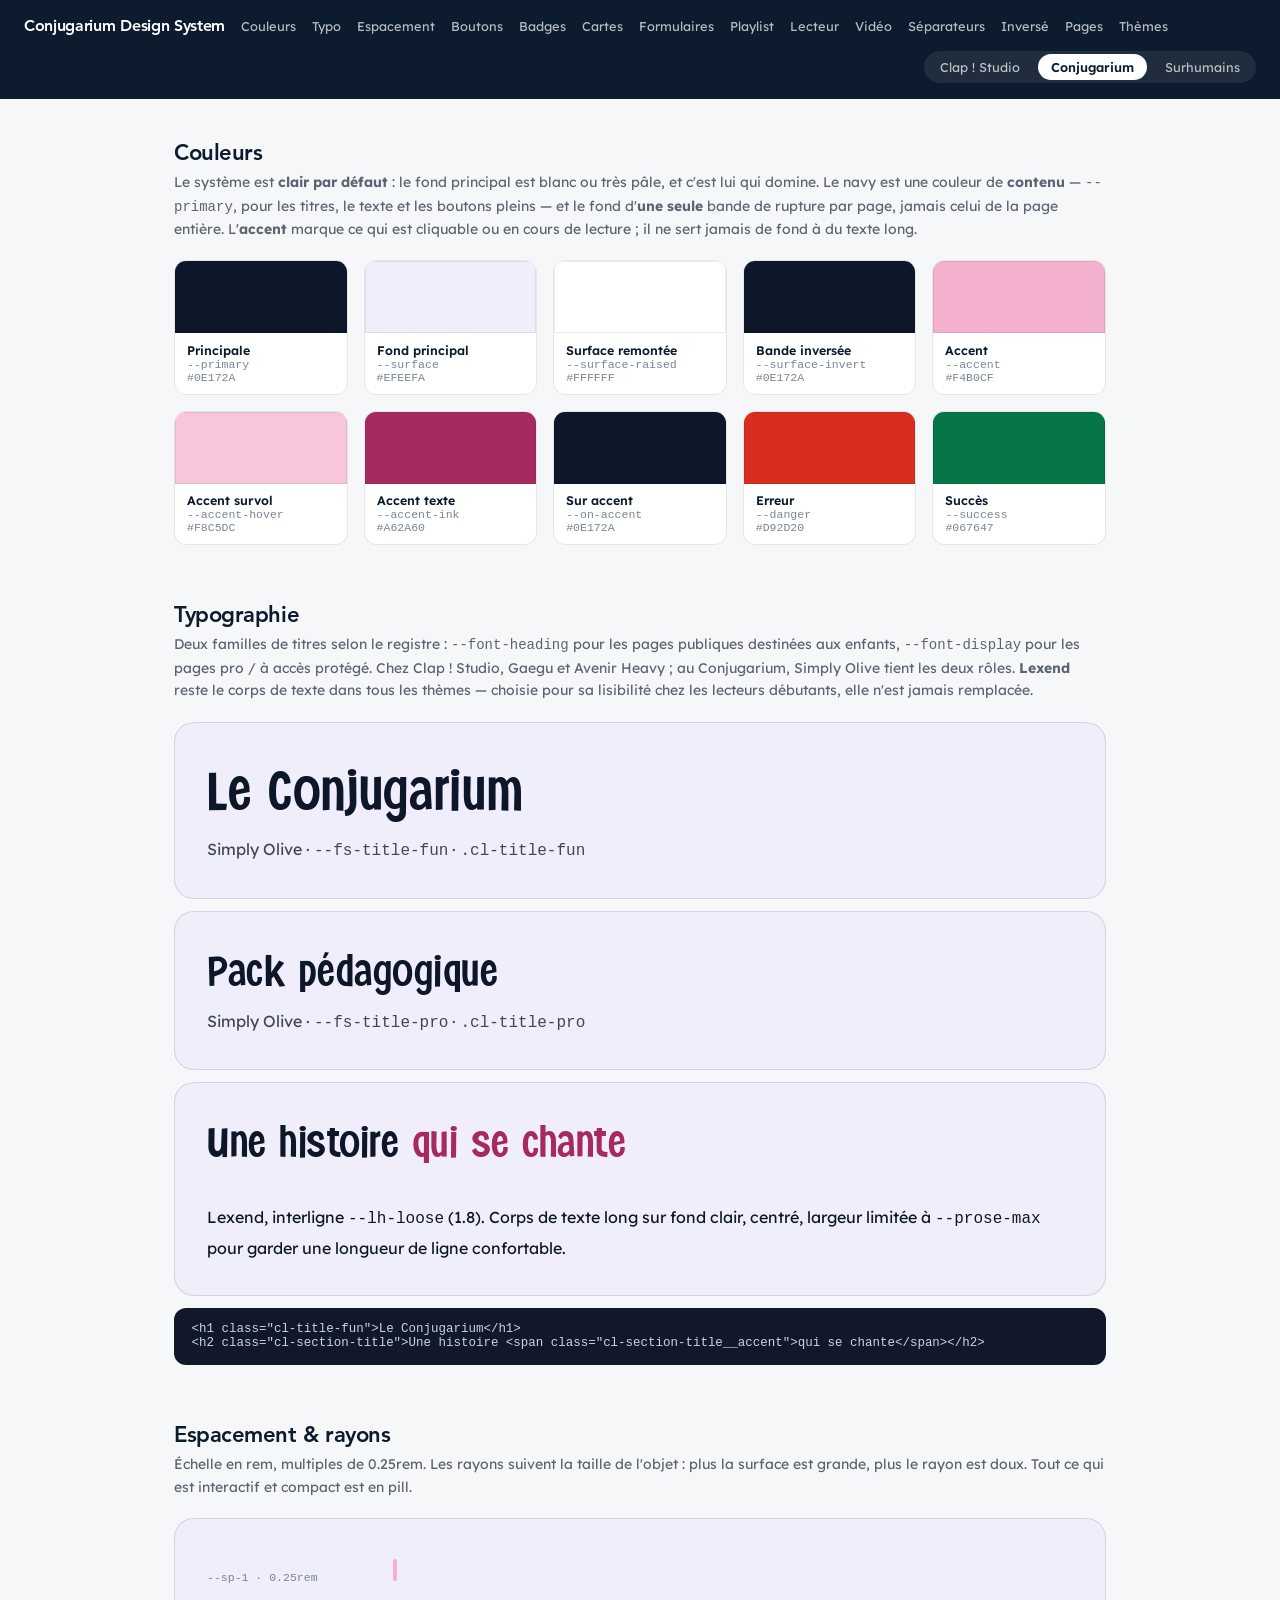
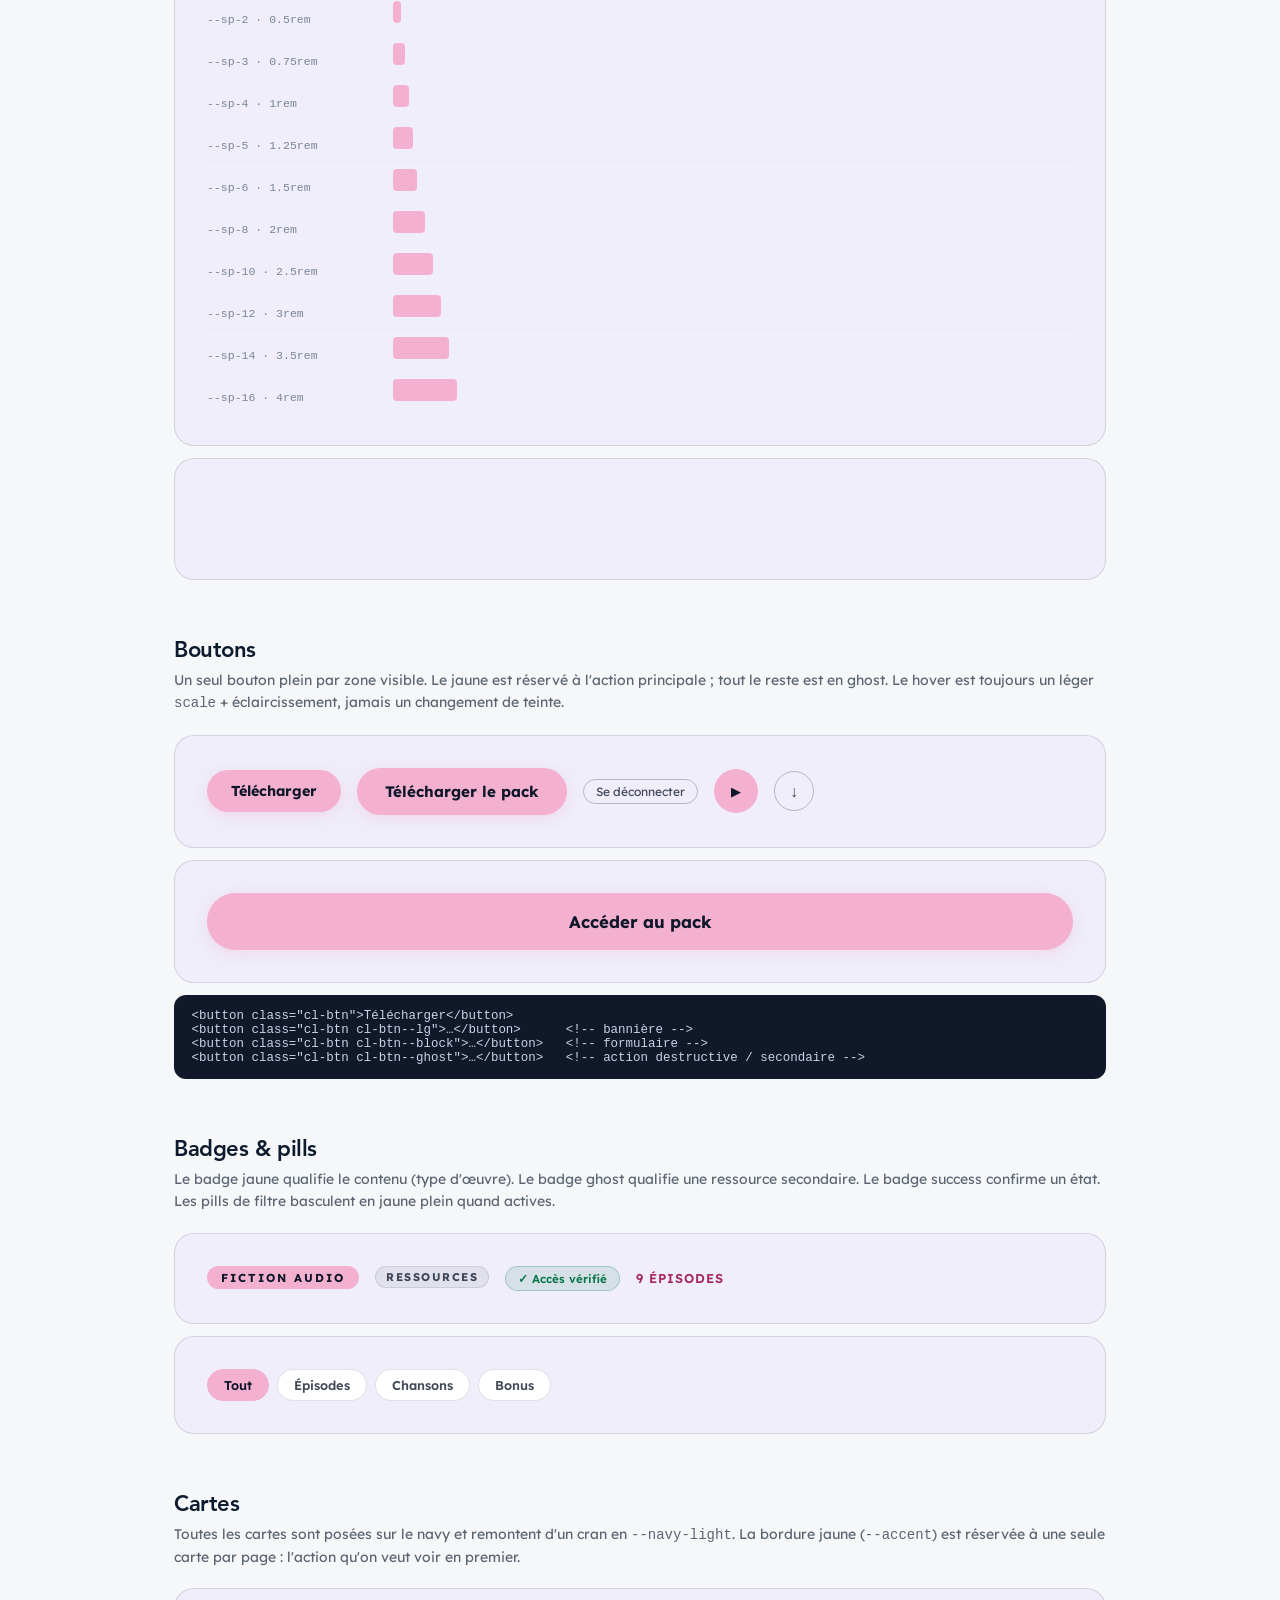
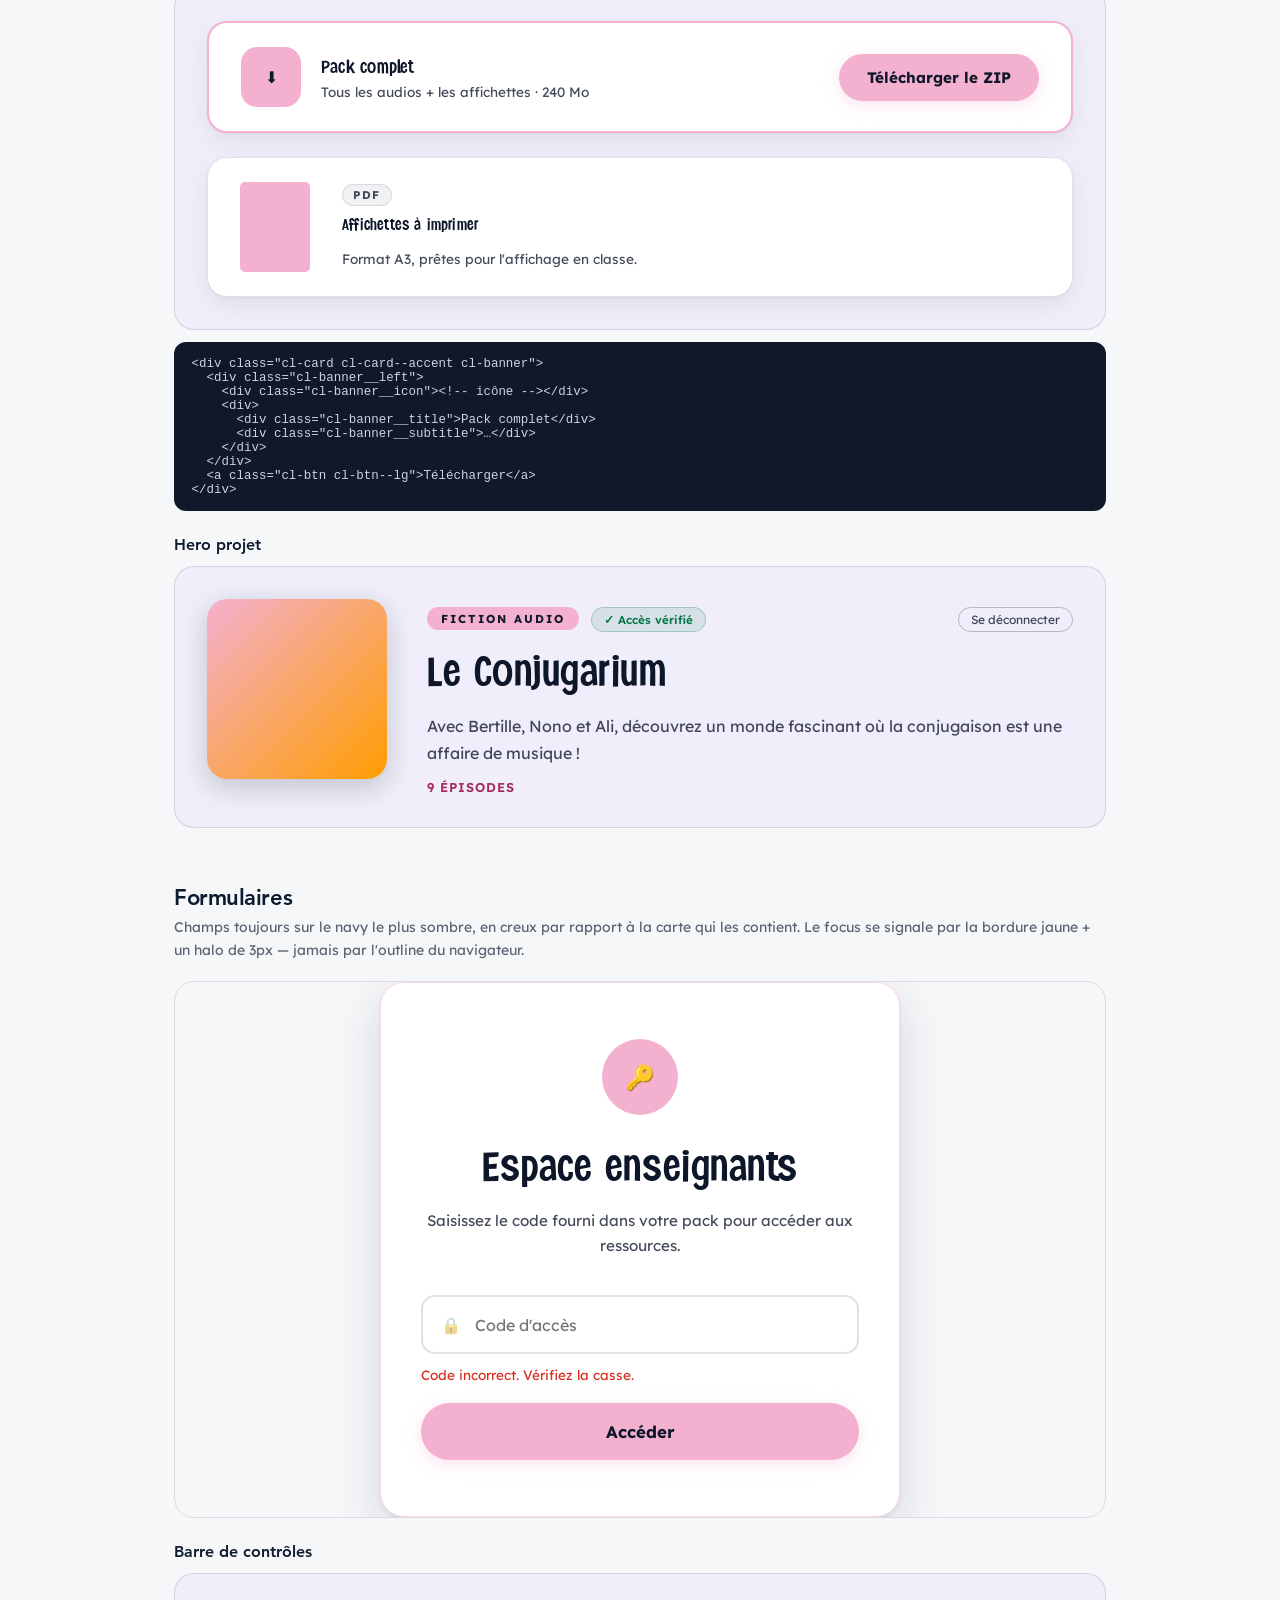
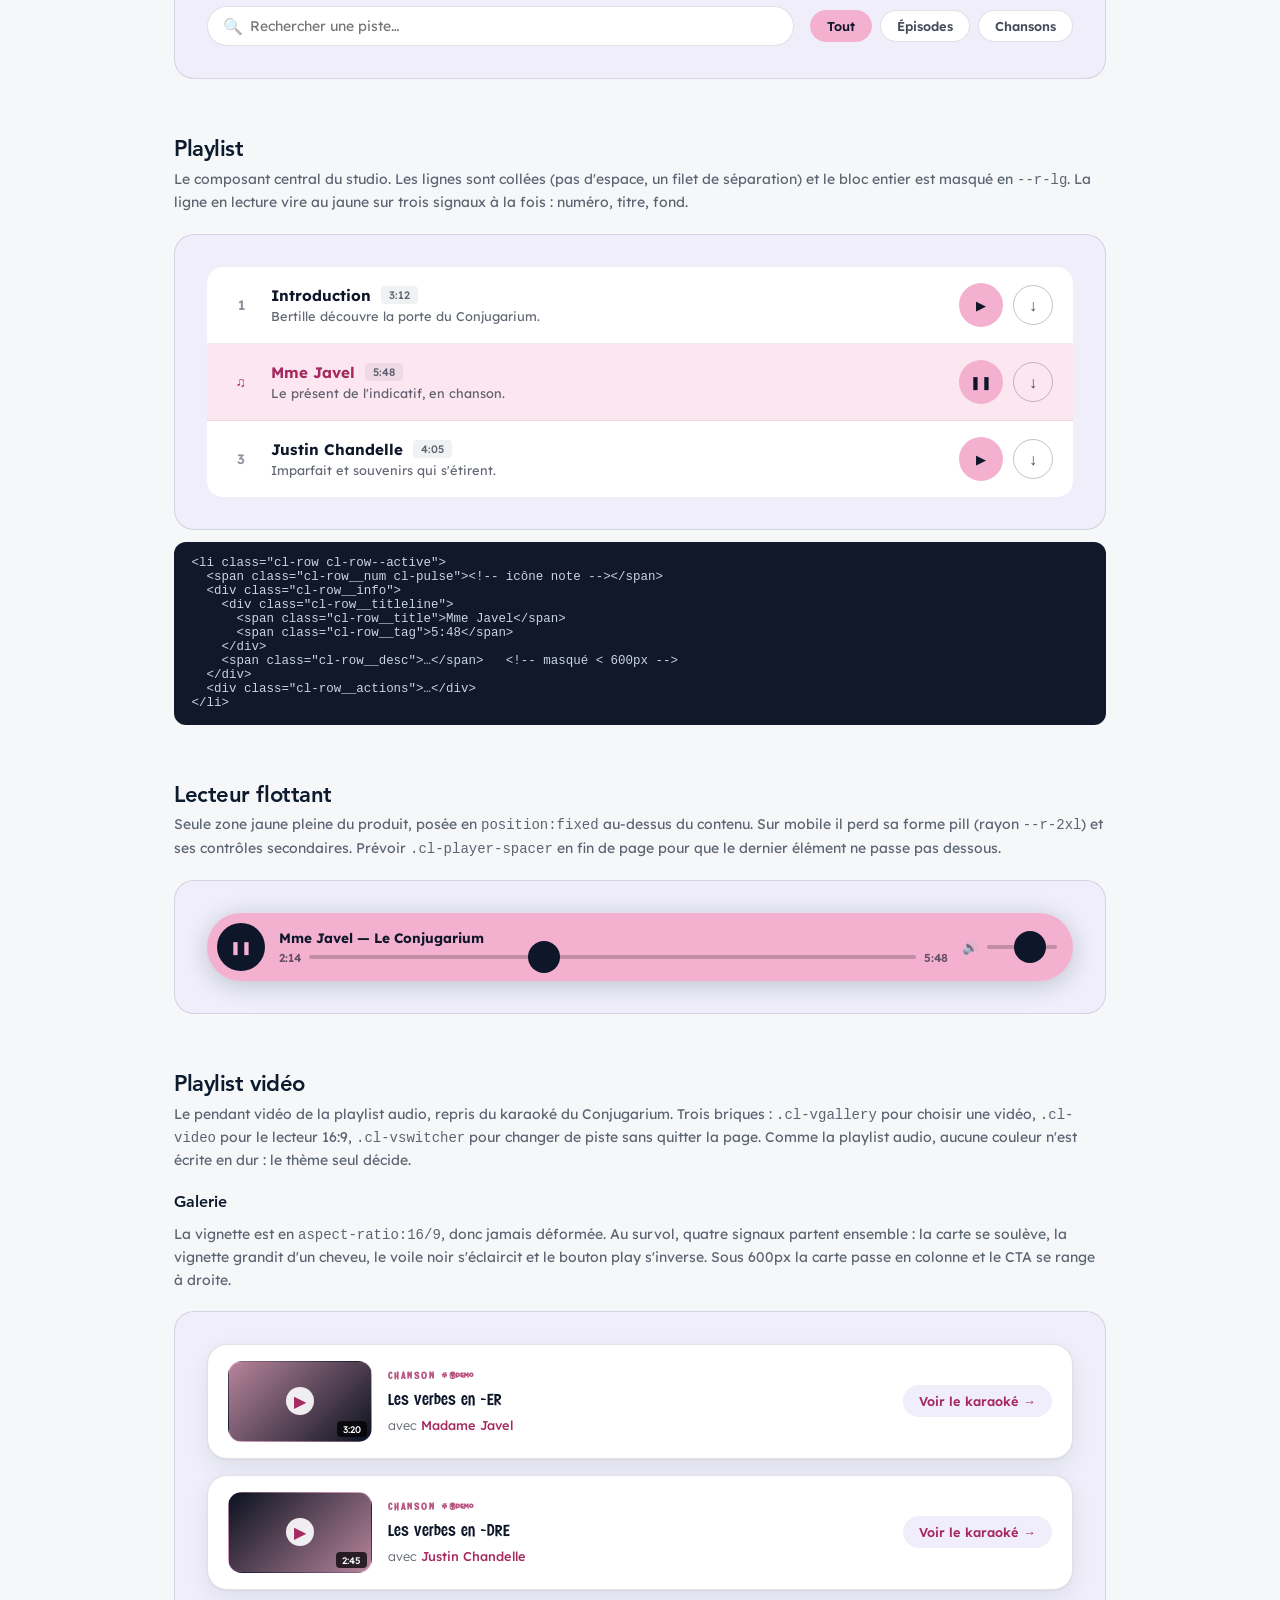
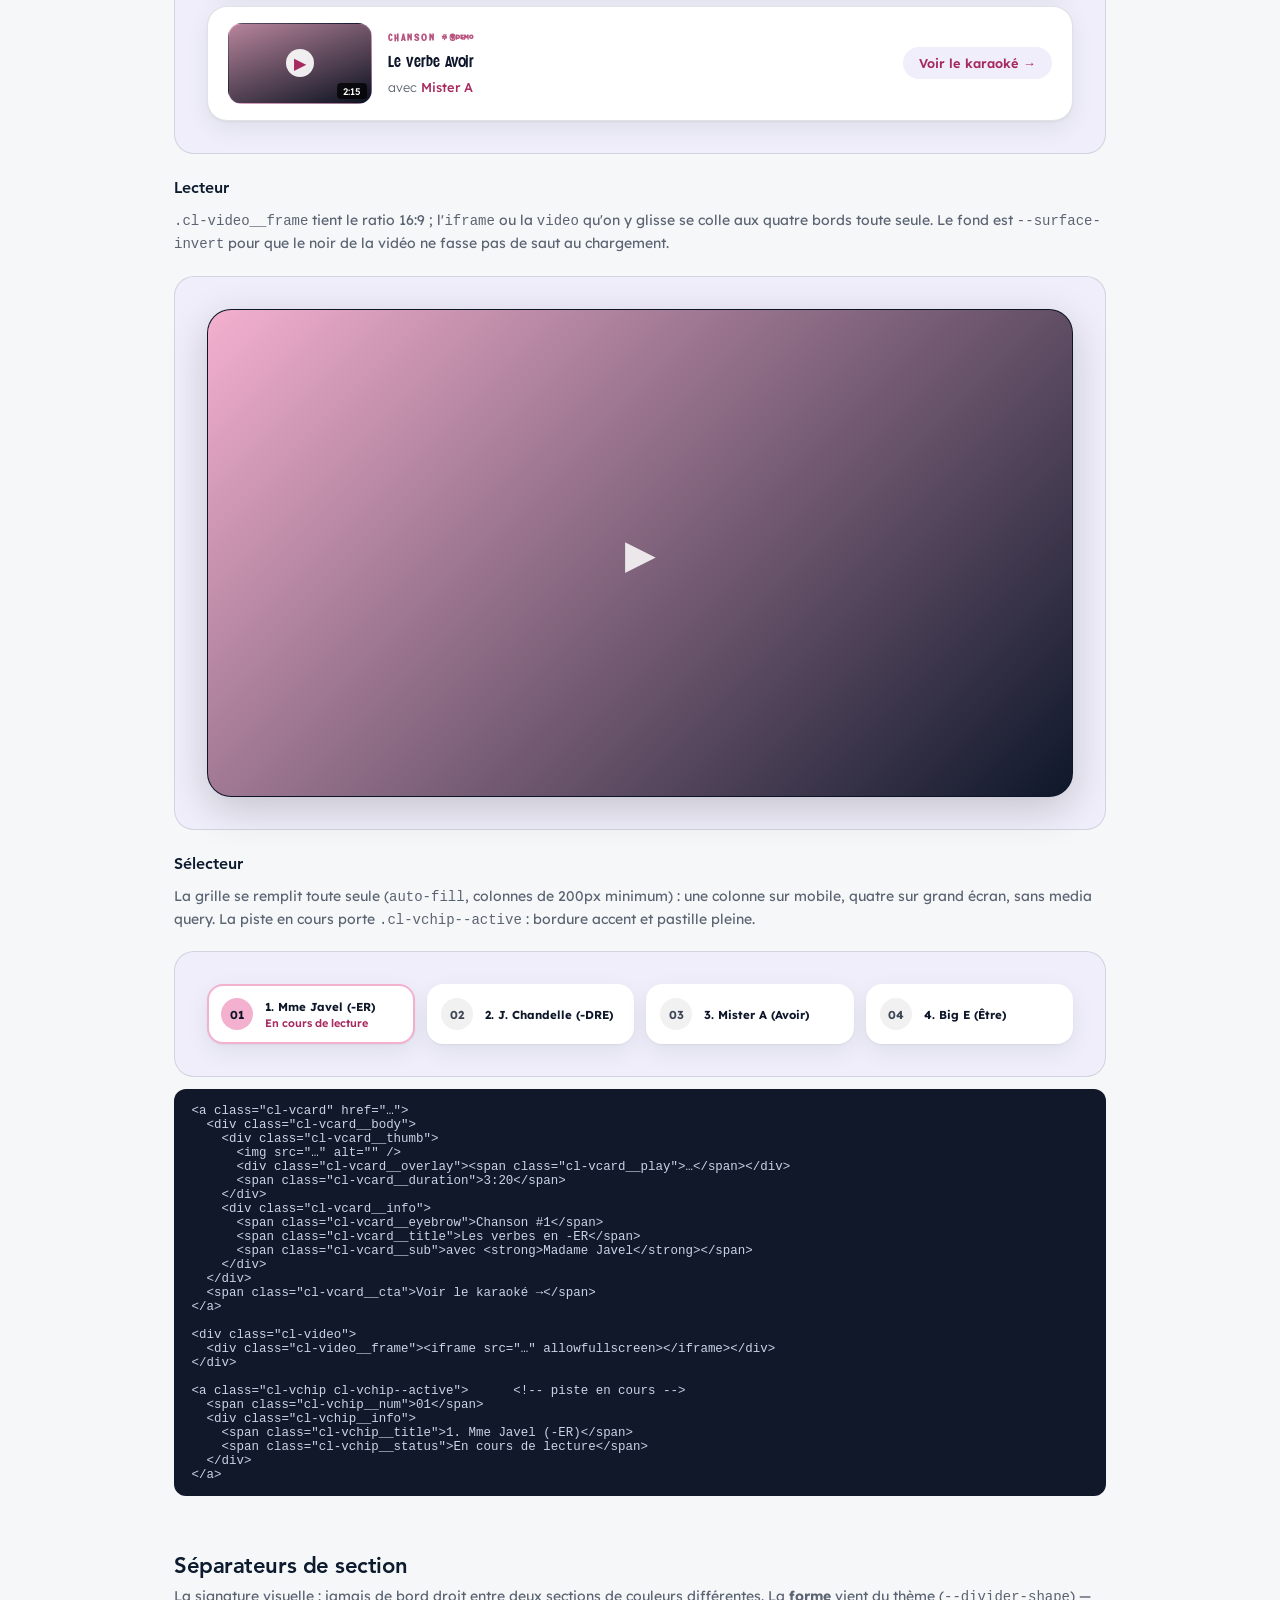
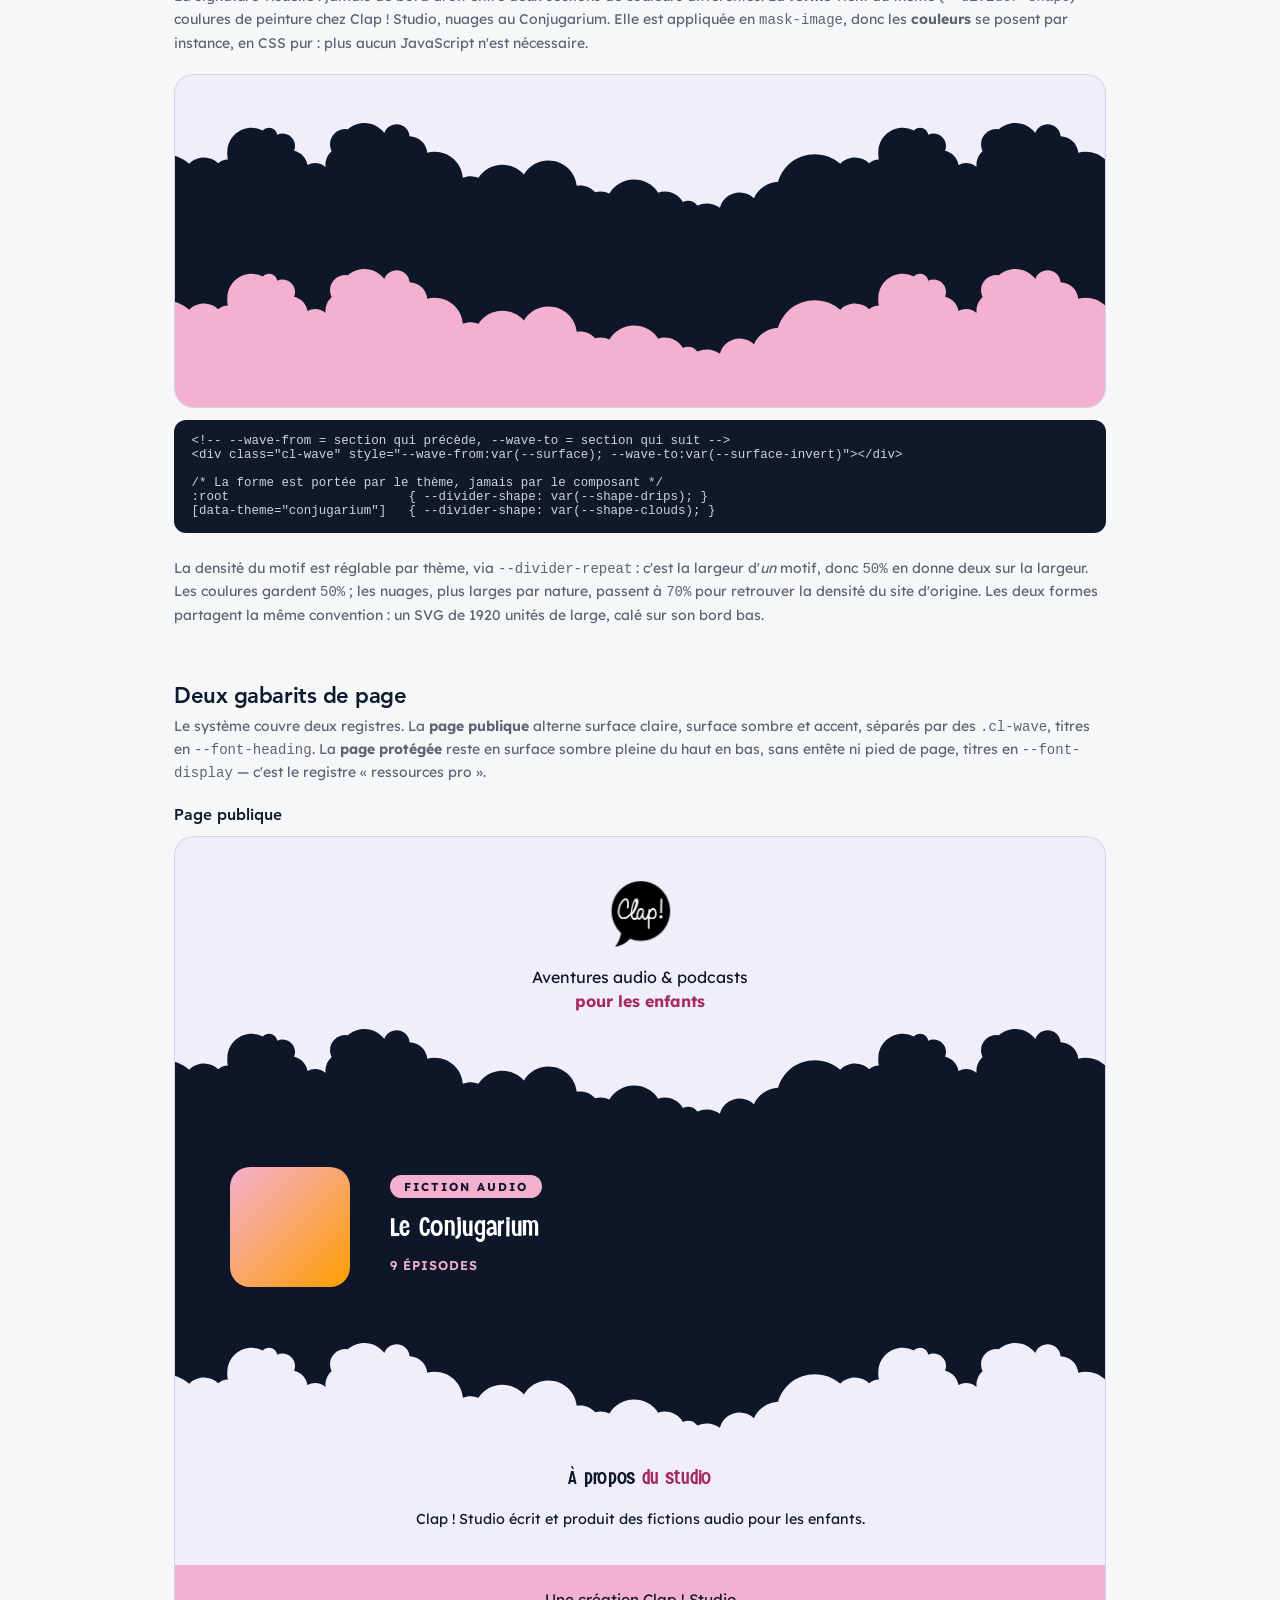
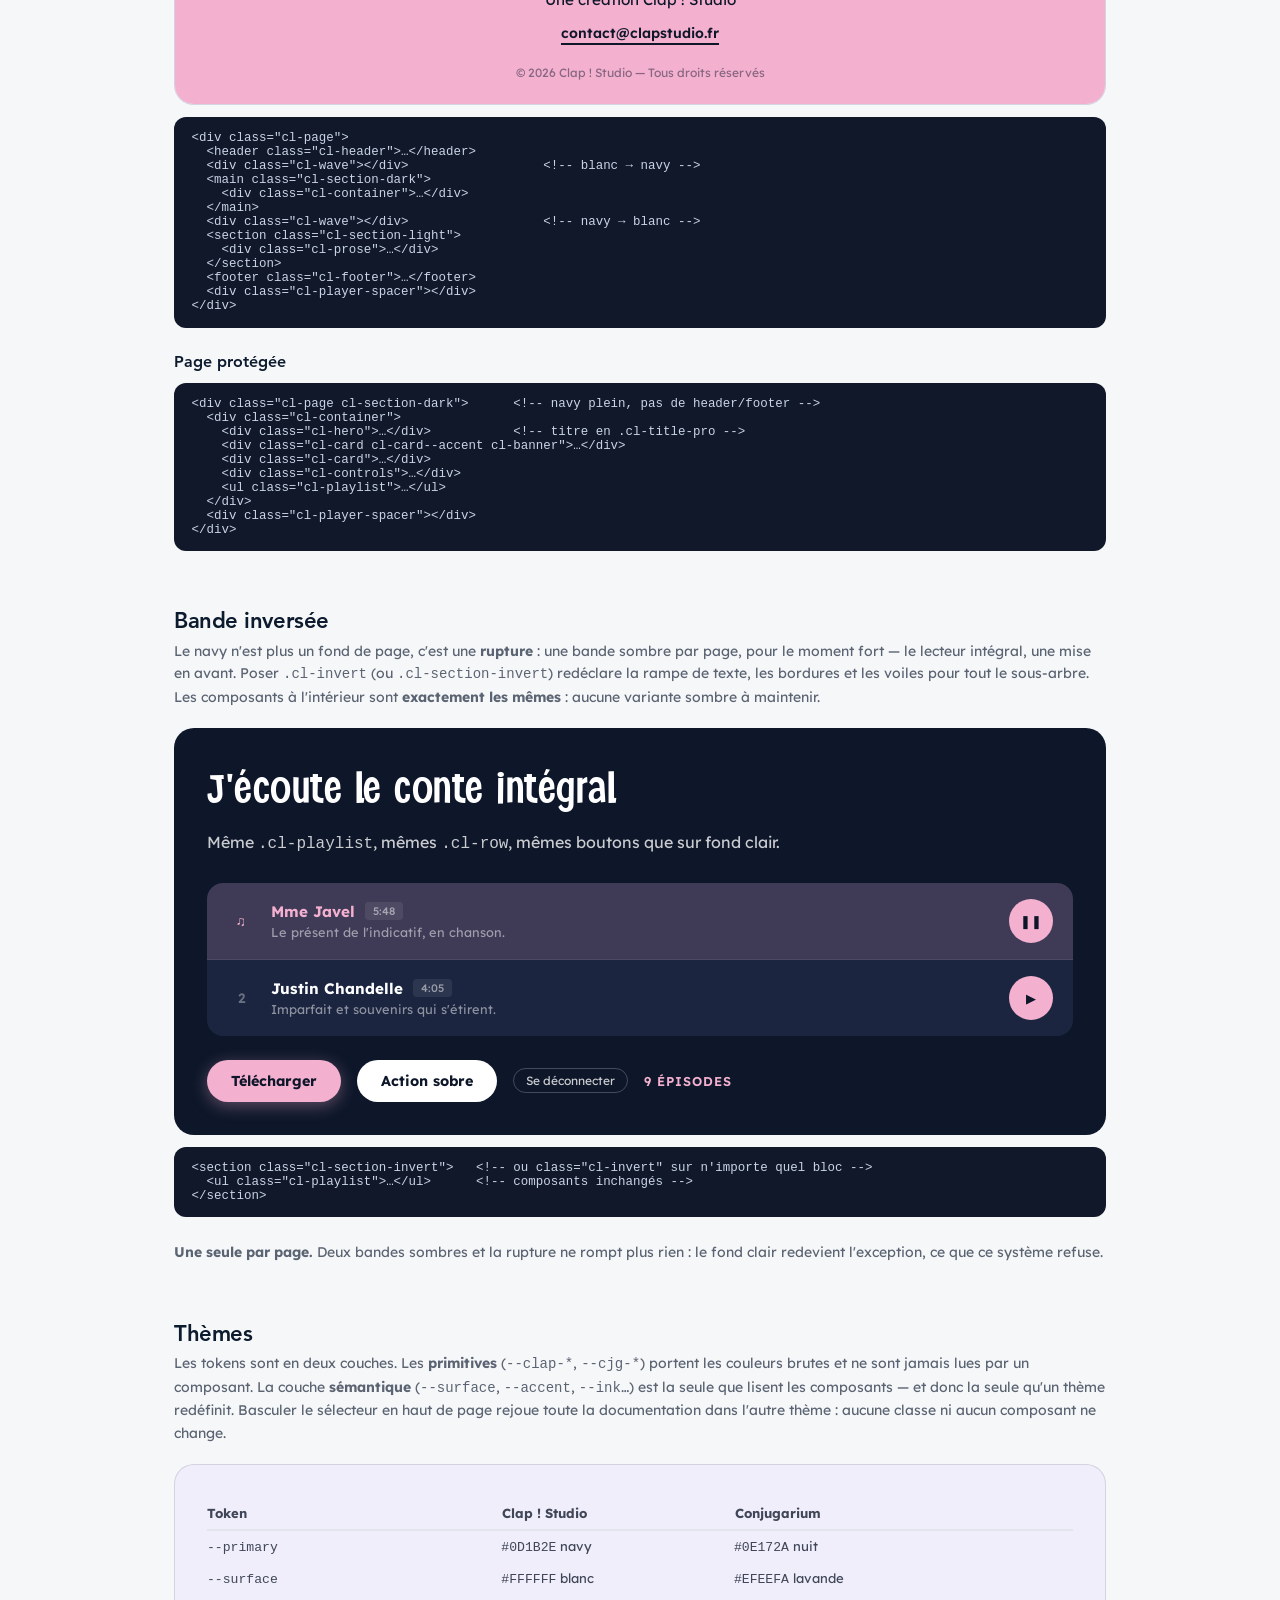
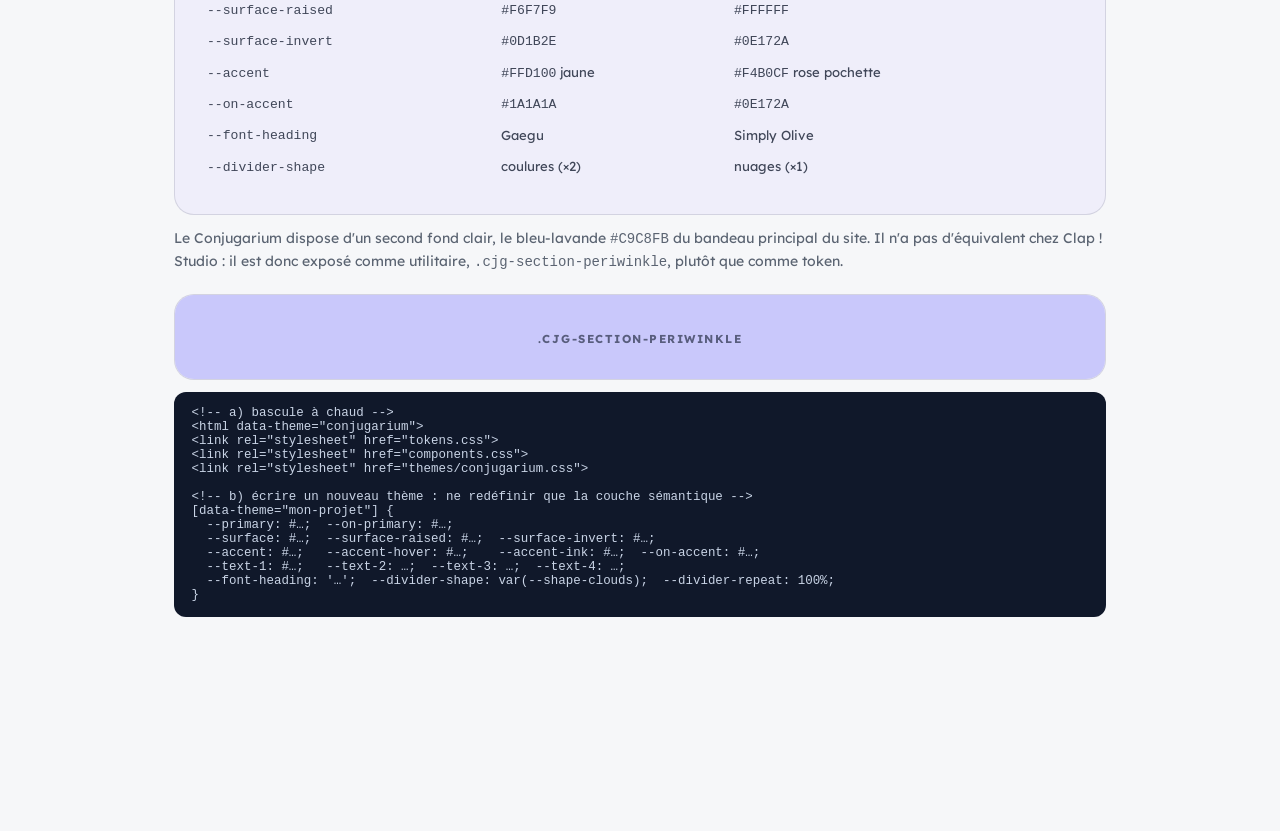
==== commit 6644d1af: "feat: add video gallery components (cl-vcard, cl-video, cl-vswitcher) Video gallery (.cl-vgallery), " ====
--- a/conjugarium.html
+++ b/conjugarium.html
@@ -102,6 +102,7 @@
   <a href="#formulaires">Formulaires</a>
   <a href="#playlist">Playlist</a>
   <a href="#player">Lecteur</a>
+  <a href="#video">Vidéo</a>
   <a href="#wave">Séparateurs</a>
   <a href="#invert">Inversé</a>
   <a href="#pages">Pages</a>
@@ -372,6 +373,131 @@
       </div>
     </div>
   </div>
+</section>
+
+<!-- ══════════ VIDÉO ══════════ -->
+<section class="sg-sec" id="video">
+  <h2>Playlist vidéo</h2>
+  <p class="sg-note">Le pendant vidéo de la playlist audio, repris du karaoké du Conjugarium. Trois briques : <code>.cl-vgallery</code> pour choisir une vidéo, <code>.cl-video</code> pour le lecteur 16:9, <code>.cl-vswitcher</code> pour changer de piste sans quitter la page. Comme la playlist audio, aucune couleur n'est écrite en dur : le thème seul décide.</p>
+
+  <h3 style="font-family:'Avenir Heavy','Lexend',sans-serif;font-size:1rem;color:#0D1B2E;margin-bottom:.75rem">Galerie</h3>
+  <p class="sg-note">La vignette est en <code>aspect-ratio:16/9</code>, donc jamais déformée. Au survol, quatre signaux partent ensemble : la carte se soulève, la vignette grandit d'un cheveu, le voile noir s'éclaircit et le bouton play s'inverse. Sous 600px la carte passe en colonne et le CTA se range à droite.</p>
+  <div class="sg-demo">
+    <div class="cl-vgallery">
+      <a class="cl-vcard" href="#video">
+        <div class="cl-vcard__body">
+          <div class="cl-vcard__thumb" style="background:linear-gradient(135deg,var(--accent),var(--surface-invert))">
+            <div class="cl-vcard__overlay"><span class="cl-vcard__play">&#9654;</span></div>
+            <span class="cl-vcard__duration">3:20</span>
+          </div>
+          <div class="cl-vcard__info">
+            <span class="cl-vcard__eyebrow">Chanson #1</span>
+            <span class="cl-vcard__title">Les verbes en -ER</span>
+            <span class="cl-vcard__sub">avec <strong>Madame Javel</strong></span>
+          </div>
+        </div>
+        <span class="cl-vcard__cta">Voir le karaoké &#8594;</span>
+      </a>
+      <a class="cl-vcard" href="#video">
+        <div class="cl-vcard__body">
+          <div class="cl-vcard__thumb" style="background:linear-gradient(135deg,var(--surface-invert),var(--accent))">
+            <div class="cl-vcard__overlay"><span class="cl-vcard__play">&#9654;</span></div>
+            <span class="cl-vcard__duration">2:45</span>
+          </div>
+          <div class="cl-vcard__info">
+            <span class="cl-vcard__eyebrow">Chanson #2</span>
+            <span class="cl-vcard__title">Les verbes en -DRE</span>
+            <span class="cl-vcard__sub">avec <strong>Justin Chandelle</strong></span>
+          </div>
+        </div>
+        <span class="cl-vcard__cta">Voir le karaoké &#8594;</span>
+      </a>
+      <a class="cl-vcard" href="#video">
+        <div class="cl-vcard__body">
+          <div class="cl-vcard__thumb" style="background:linear-gradient(160deg,var(--accent),var(--primary))">
+            <div class="cl-vcard__overlay"><span class="cl-vcard__play">&#9654;</span></div>
+            <span class="cl-vcard__duration">2:15</span>
+          </div>
+          <div class="cl-vcard__info">
+            <span class="cl-vcard__eyebrow">Chanson #3</span>
+            <span class="cl-vcard__title">Le verbe Avoir</span>
+            <span class="cl-vcard__sub">avec <strong>Mister A</strong></span>
+          </div>
+        </div>
+        <span class="cl-vcard__cta">Voir le karaoké &#8594;</span>
+      </a>
+    </div>
+  </div>
+
+  <h3 style="font-family:'Avenir Heavy','Lexend',sans-serif;font-size:1rem;color:#0D1B2E;margin:1.5rem 0 .75rem">Lecteur</h3>
+  <p class="sg-note"><code>.cl-video__frame</code> tient le ratio 16:9 ; l'<code>iframe</code> ou la <code>video</code> qu'on y glisse se colle aux quatre bords toute seule. Le fond est <code>--surface-invert</code> pour que le noir de la vidéo ne fasse pas de saut au chargement.</p>
+  <div class="sg-demo sg-demo--light">
+    <div class="cl-video">
+      <div class="cl-video__frame" style="background:linear-gradient(135deg,var(--accent),var(--surface-invert));display:flex;align-items:center;justify-content:center">
+        <span style="font-size:2.5rem;color:#fff;opacity:.85">&#9654;</span>
+      </div>
+    </div>
+  </div>
+
+  <h3 style="font-family:'Avenir Heavy','Lexend',sans-serif;font-size:1rem;color:#0D1B2E;margin:1.5rem 0 .75rem">Sélecteur</h3>
+  <p class="sg-note">La grille se remplit toute seule (<code>auto-fill</code>, colonnes de 200px minimum) : une colonne sur mobile, quatre sur grand écran, sans media query. La piste en cours porte <code>.cl-vchip--active</code> : bordure accent et pastille pleine.</p>
+  <div class="sg-demo">
+    <div class="cl-vswitcher">
+      <a class="cl-vchip cl-vchip--active" href="#video">
+        <span class="cl-vchip__num">01</span>
+        <div class="cl-vchip__info">
+          <span class="cl-vchip__title">1. Mme Javel (-ER)</span>
+          <span class="cl-vchip__status">En cours de lecture</span>
+        </div>
+      </a>
+      <a class="cl-vchip" href="#video">
+        <span class="cl-vchip__num">02</span>
+        <div class="cl-vchip__info">
+          <span class="cl-vchip__title">2. J. Chandelle (-DRE)</span>
+        </div>
+      </a>
+      <a class="cl-vchip" href="#video">
+        <span class="cl-vchip__num">03</span>
+        <div class="cl-vchip__info">
+          <span class="cl-vchip__title">3. Mister A (Avoir)</span>
+        </div>
+      </a>
+      <a class="cl-vchip" href="#video">
+        <span class="cl-vchip__num">04</span>
+        <div class="cl-vchip__info">
+          <span class="cl-vchip__title">4. Big E (Être)</span>
+        </div>
+      </a>
+    </div>
+  </div>
+
+  <div class="sg-code">&lt;a class="cl-vcard" href="…"&gt;
+  &lt;div class="cl-vcard__body"&gt;
+    &lt;div class="cl-vcard__thumb"&gt;
+      &lt;img src="…" alt="" /&gt;
+      &lt;div class="cl-vcard__overlay"&gt;&lt;span class="cl-vcard__play"&gt;…&lt;/span&gt;&lt;/div&gt;
+      &lt;span class="cl-vcard__duration"&gt;3:20&lt;/span&gt;
+    &lt;/div&gt;
+    &lt;div class="cl-vcard__info"&gt;
+      &lt;span class="cl-vcard__eyebrow"&gt;Chanson #1&lt;/span&gt;
+      &lt;span class="cl-vcard__title"&gt;Les verbes en -ER&lt;/span&gt;
+      &lt;span class="cl-vcard__sub"&gt;avec &lt;strong&gt;Madame Javel&lt;/strong&gt;&lt;/span&gt;
+    &lt;/div&gt;
+  &lt;/div&gt;
+  &lt;span class="cl-vcard__cta"&gt;Voir le karaoké →&lt;/span&gt;
+&lt;/a&gt;
+
+&lt;div class="cl-video"&gt;
+  &lt;div class="cl-video__frame"&gt;&lt;iframe src="…" allowfullscreen&gt;&lt;/iframe&gt;&lt;/div&gt;
+&lt;/div&gt;
+
+&lt;a class="cl-vchip cl-vchip--active"&gt;      &lt;!-- piste en cours --&gt;
+  &lt;span class="cl-vchip__num"&gt;01&lt;/span&gt;
+  &lt;div class="cl-vchip__info"&gt;
+    &lt;span class="cl-vchip__title"&gt;1. Mme Javel (-ER)&lt;/span&gt;
+    &lt;span class="cl-vchip__status"&gt;En cours de lecture&lt;/span&gt;
+  &lt;/div&gt;
+&lt;/a&gt;</div>
 </section>
 
 <!-- ══════════ COULURES ══════════ -->
--- a/components.css
+++ b/components.css
@@ -552,6 +552,268 @@
 
 .cl-range--volume { width: 70px; flex: none; }
 
+/* ── Galerie vidéo ── */
+
+/* Conteneur de la liste de cartes vidéo */
+.cl-vgallery {
+  display: flex;
+  flex-direction: column;
+  gap: var(--sp-4);
+}
+
+/* Carte vidéo (ligne) : vignette + info + CTA */
+.cl-vcard {
+  display: flex;
+  flex-direction: column;
+  gap: var(--sp-4);
+  background: var(--surface-raised);
+  border: 1px solid var(--border-subtle);
+  border-radius: var(--r-xl);
+  padding: var(--sp-4) var(--sp-5);
+  box-shadow: var(--shadow-card);
+  text-decoration: none;
+  color: inherit;
+  transition: transform var(--t-base), box-shadow var(--t-base), border-color var(--t-base);
+}
+.cl-vcard:hover {
+  box-shadow: var(--shadow-modal);
+  border-color: var(--accent-faint);
+  transform: translateY(-2px);
+}
+
+/* Zone interne : vignette + texte */
+.cl-vcard__body {
+  display: flex;
+  align-items: center;
+  gap: var(--sp-4);
+  min-width: 0;
+  flex: 1;
+}
+
+/* Vignette 16:9 */
+.cl-vcard__thumb {
+  position: relative;
+  width: 112px;
+  flex-shrink: 0;
+  aspect-ratio: 16 / 9;
+  border-radius: var(--r-md);
+  overflow: hidden;
+  background: var(--surface-invert);
+  border: 1px solid var(--border-hairline);
+  transition: transform var(--t-base);
+}
+.cl-vcard:hover .cl-vcard__thumb { transform: scale(1.02); }
+.cl-vcard__thumb img { width: 100%; height: 100%; object-fit: cover; display: block; }
+
+/* Surcouche avec bouton play */
+.cl-vcard__overlay {
+  position: absolute;
+  inset: 0;
+  background: rgba(0, 0, 0, 0.25);
+  display: flex;
+  align-items: center;
+  justify-content: center;
+  transition: background var(--t-base);
+}
+.cl-vcard:hover .cl-vcard__overlay { background: rgba(0, 0, 0, 0.1); }
+
+/* Bouton play dans la surcouche */
+.cl-vcard__play {
+  width: 28px;
+  height: 28px;
+  border-radius: var(--r-round);
+  background: rgba(255, 255, 255, 0.9);
+  color: var(--accent-ink);
+  display: flex;
+  align-items: center;
+  justify-content: center;
+  transition: transform var(--t-fast), background var(--t-fast), color var(--t-fast);
+}
+.cl-vcard:hover .cl-vcard__play {
+  transform: scale(1.1);
+  background: var(--accent-ink);
+  color: var(--surface-raised);
+}
+
+/* Badge durée sur la vignette */
+.cl-vcard__duration {
+  position: absolute;
+  bottom: 4px;
+  right: 4px;
+  background: rgba(0, 0, 0, 0.75);
+  color: #fff;
+  font-size: 0.6rem;
+  font-weight: 500;
+  padding: 2px 6px;
+  border-radius: var(--r-xs);
+}
+
+/* Zone texte de la carte */
+.cl-vcard__info {
+  display: flex;
+  flex-direction: column;
+  min-width: 0;
+  gap: 4px;
+}
+
+/* Surtitre type "Chanson #1" */
+.cl-vcard__eyebrow {
+  font-family: var(--font-heading);
+  font-size: var(--fs-xs);
+  font-weight: 700;
+  color: var(--accent-ink);
+  letter-spacing: var(--ls-label);
+  text-transform: uppercase;
+  opacity: 0.8;
+}
+
+/* Titre principal */
+.cl-vcard__title {
+  font-family: var(--font-heading);
+  font-size: 1.25rem;
+  color: var(--text-1);
+  line-height: 1.3;
+  overflow: hidden;
+  text-overflow: ellipsis;
+  white-space: nowrap;
+  transition: color var(--t-base);
+}
+.cl-vcard:hover .cl-vcard__title { color: var(--accent-ink); }
+
+/* Sous-titre / auteur */
+.cl-vcard__sub {
+  font-size: var(--fs-sm);
+  color: var(--text-3);
+  font-weight: 300;
+}
+.cl-vcard__sub strong { color: var(--accent-ink); font-weight: 500; }
+
+/* CTA "Voir →" */
+.cl-vcard__cta {
+  display: inline-flex;
+  align-items: center;
+  gap: var(--sp-2);
+  flex-shrink: 0;
+  align-self: flex-end;
+  padding: var(--sp-2) var(--sp-4);
+  border-radius: var(--r-pill);
+  background: var(--surface);
+  color: var(--accent-ink);
+  font-size: var(--fs-sm);
+  font-weight: 600;
+  text-decoration: none;
+  transition: background var(--t-base), color var(--t-base);
+}
+.cl-vcard:hover .cl-vcard__cta {
+  background: var(--accent-ink);
+  color: var(--surface-raised);
+}
+
+@media (min-width: 600px) {
+  .cl-vcard { flex-direction: row; align-items: center; justify-content: space-between; }
+  .cl-vcard__thumb { width: 144px; }
+  .cl-vcard__cta { align-self: center; }
+}
+
+/* ── Lecteur vidéo embarqué ── */
+
+/* Conteneur 16:9 avec frame */
+.cl-video {
+  width: 100%;
+  border-radius: var(--r-2xl);
+  overflow: hidden;
+  background: var(--surface-invert);
+  box-shadow: 0 12px 40px rgba(0, 0, 0, 0.18);
+  border: 1px solid rgba(0, 0, 0, 0.1);
+}
+
+.cl-video__frame {
+  position: relative;
+  width: 100%;
+  aspect-ratio: 16 / 9;
+}
+
+.cl-video__frame iframe,
+.cl-video__frame video {
+  position: absolute;
+  inset: 0;
+  width: 100%;
+  height: 100%;
+  border: none;
+  display: block;
+}
+
+/* ── Sélecteur de vidéo (chips) ── */
+
+.cl-vswitcher {
+  display: grid;
+  grid-template-columns: repeat(auto-fill, minmax(200px, 1fr));
+  gap: var(--sp-3);
+}
+
+/* Chip individuel */
+.cl-vchip {
+  display: flex;
+  align-items: center;
+  gap: var(--sp-3);
+  padding: var(--sp-3);
+  border-radius: var(--r-lg);
+  background: var(--surface-raised);
+  border: 2px solid transparent;
+  box-shadow: var(--shadow-card);
+  text-decoration: none;
+  color: inherit;
+  transition: border-color var(--t-base), box-shadow var(--t-base);
+}
+.cl-vchip:hover { border-color: var(--accent-faint); }
+.cl-vchip--active { border-color: var(--accent); }
+
+/* Badge numéro dans le chip */
+.cl-vchip__num {
+  width: 32px;
+  height: 32px;
+  border-radius: var(--r-round);
+  background: var(--chip-bg);
+  color: var(--text-2);
+  font-size: var(--fs-xs);
+  font-weight: 700;
+  display: flex;
+  align-items: center;
+  justify-content: center;
+  flex-shrink: 0;
+}
+.cl-vchip--active .cl-vchip__num {
+  background: var(--accent);
+  color: var(--on-accent);
+}
+
+/* Zone texte du chip */
+.cl-vchip__info {
+  min-width: 0;
+  flex: 1;
+  display: flex;
+  flex-direction: column;
+  gap: 2px;
+}
+
+.cl-vchip__title {
+  font-size: var(--fs-xs);
+  font-weight: 700;
+  color: var(--text-1);
+  overflow: hidden;
+  text-overflow: ellipsis;
+  white-space: nowrap;
+}
+
+.cl-vchip__status {
+  font-size: 0.68rem;
+  font-weight: 600;
+  color: var(--accent-ink);
+  overflow: hidden;
+  text-overflow: ellipsis;
+  white-space: nowrap;
+}
+
 /* ── Footer ── */
 .cl-footer {
   background: var(--accent);
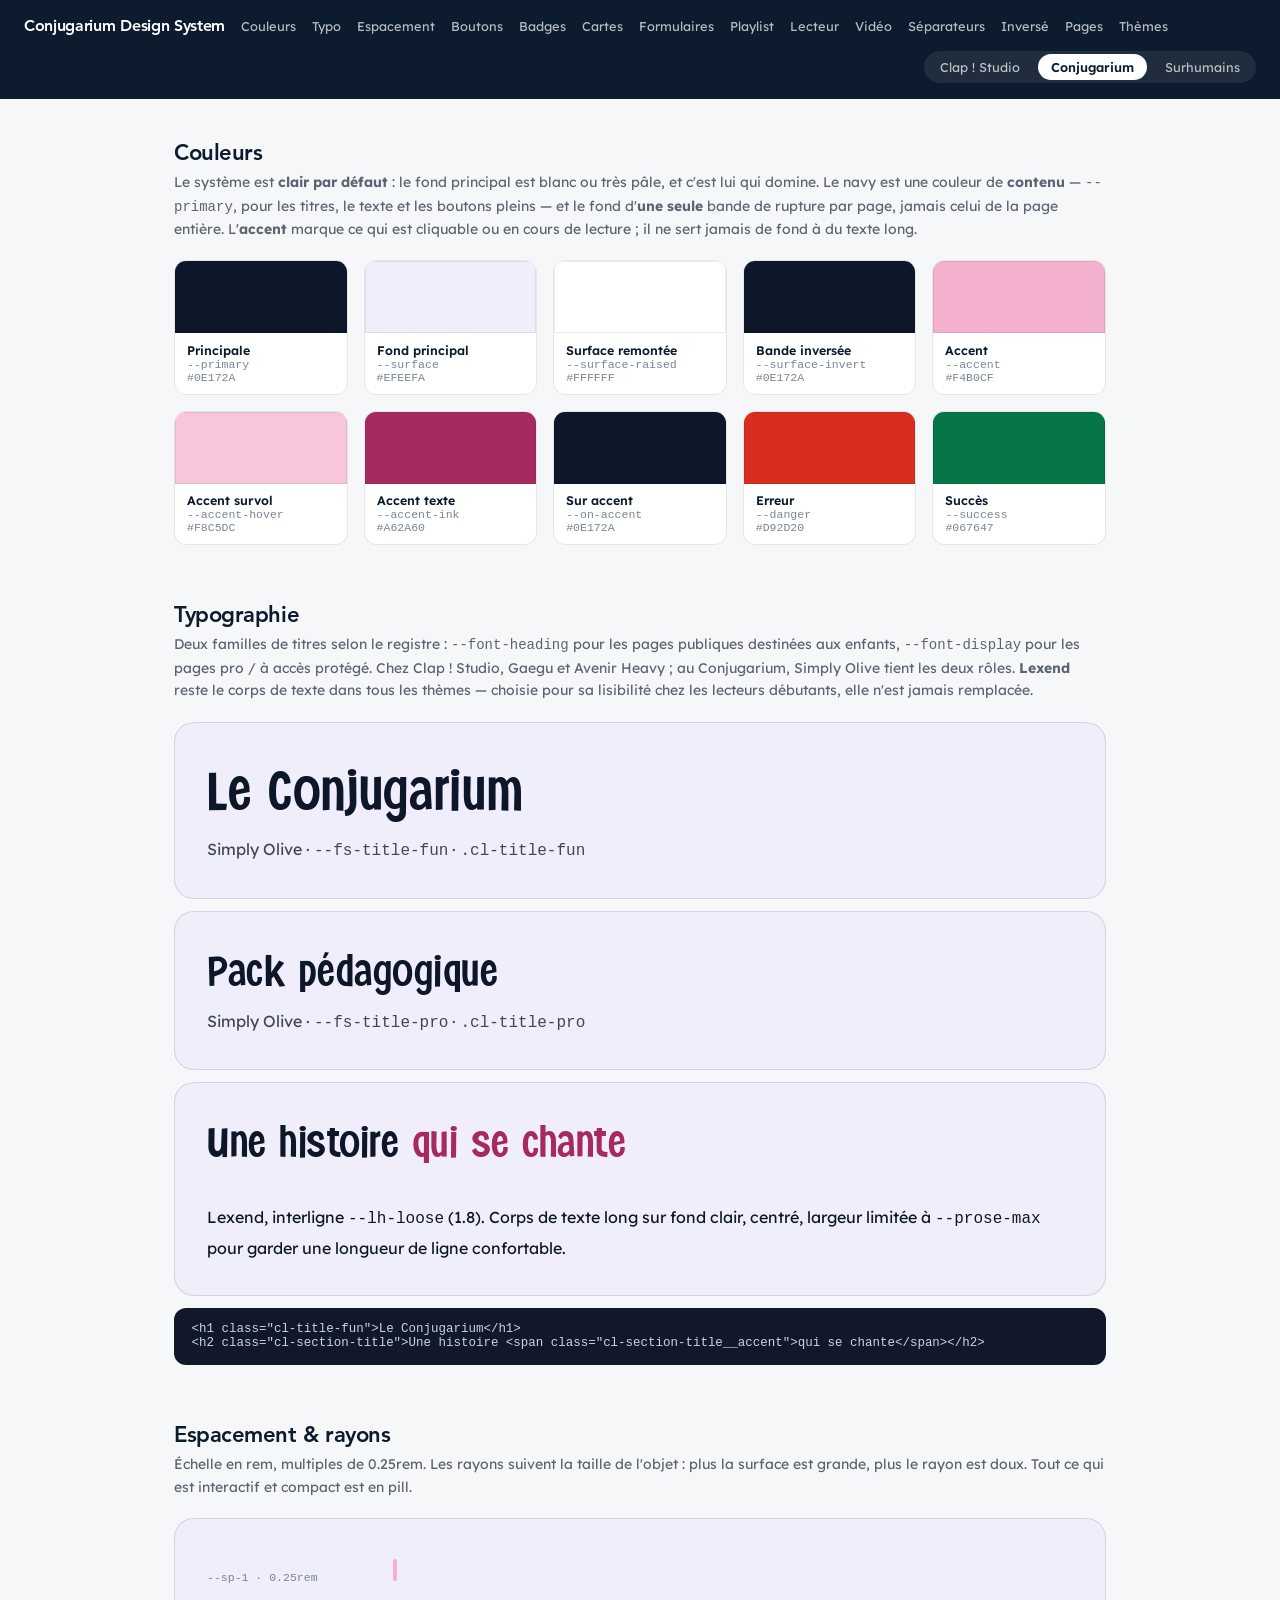
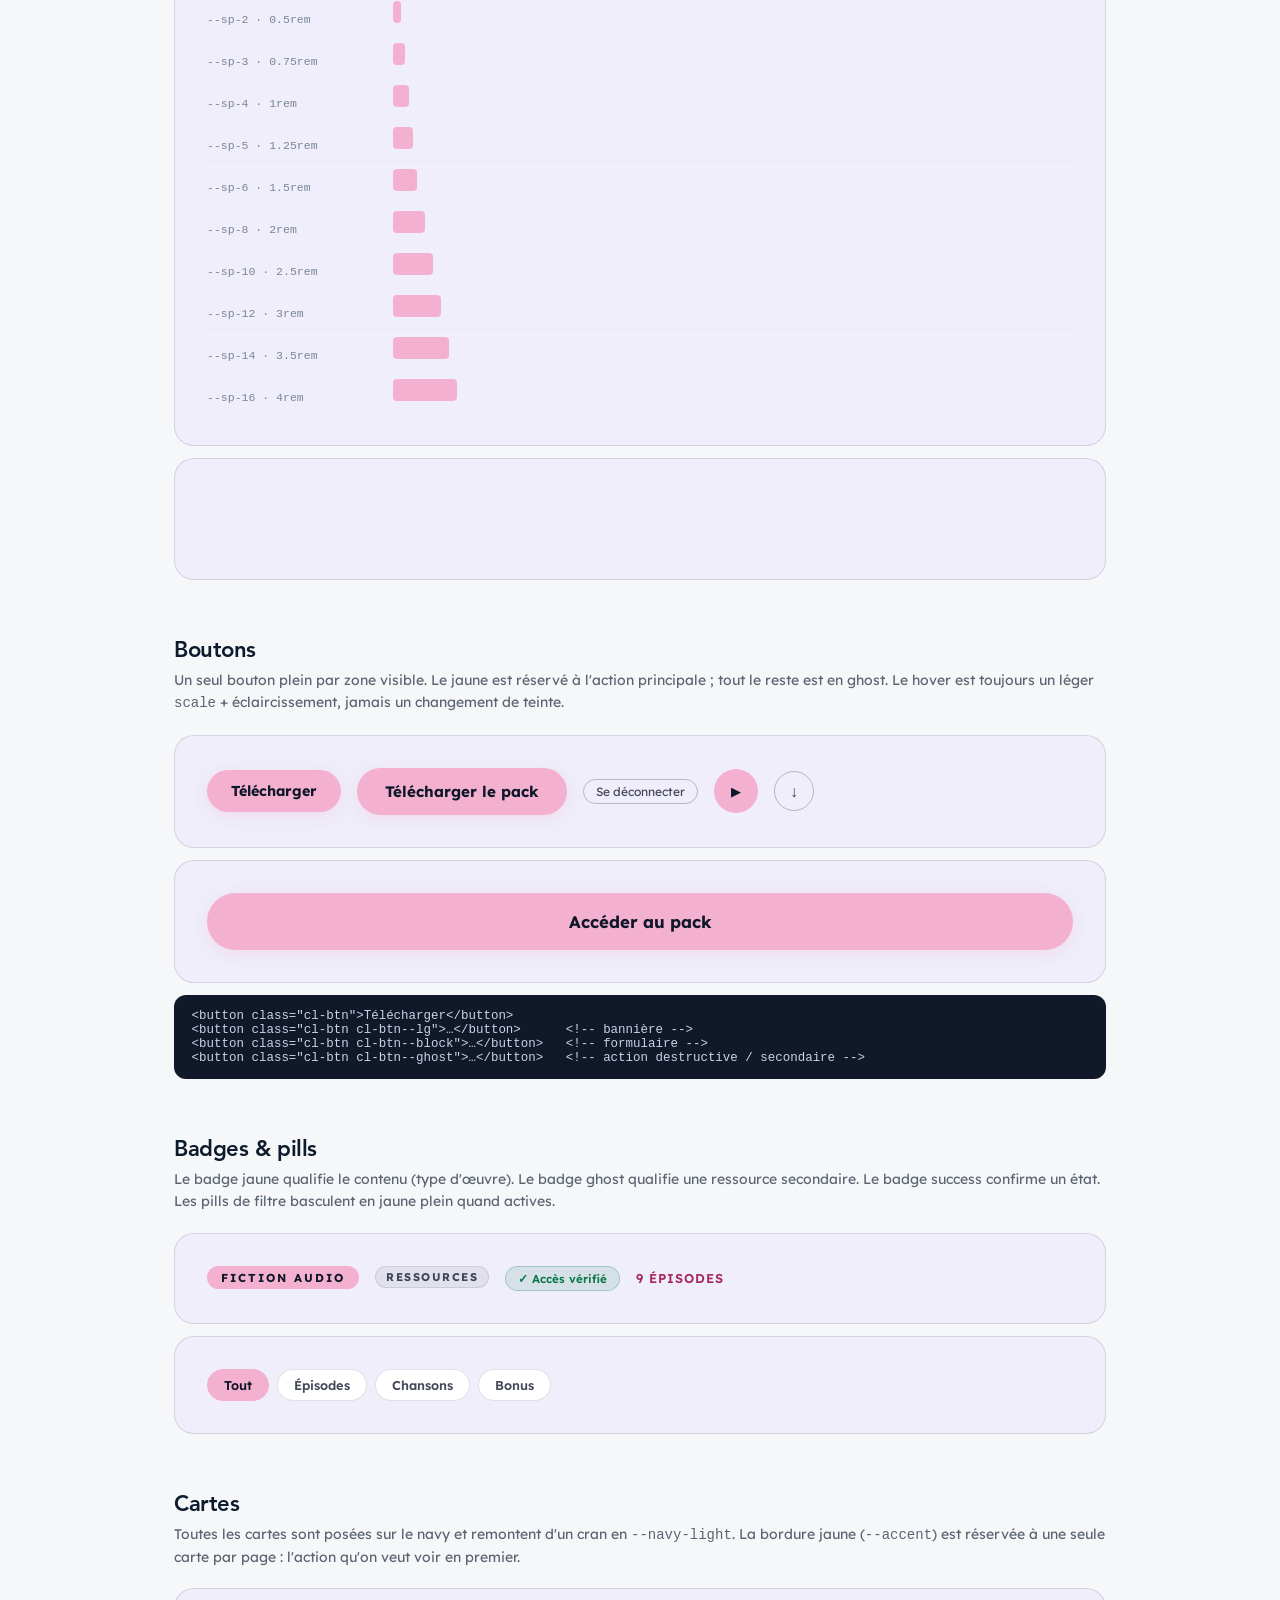
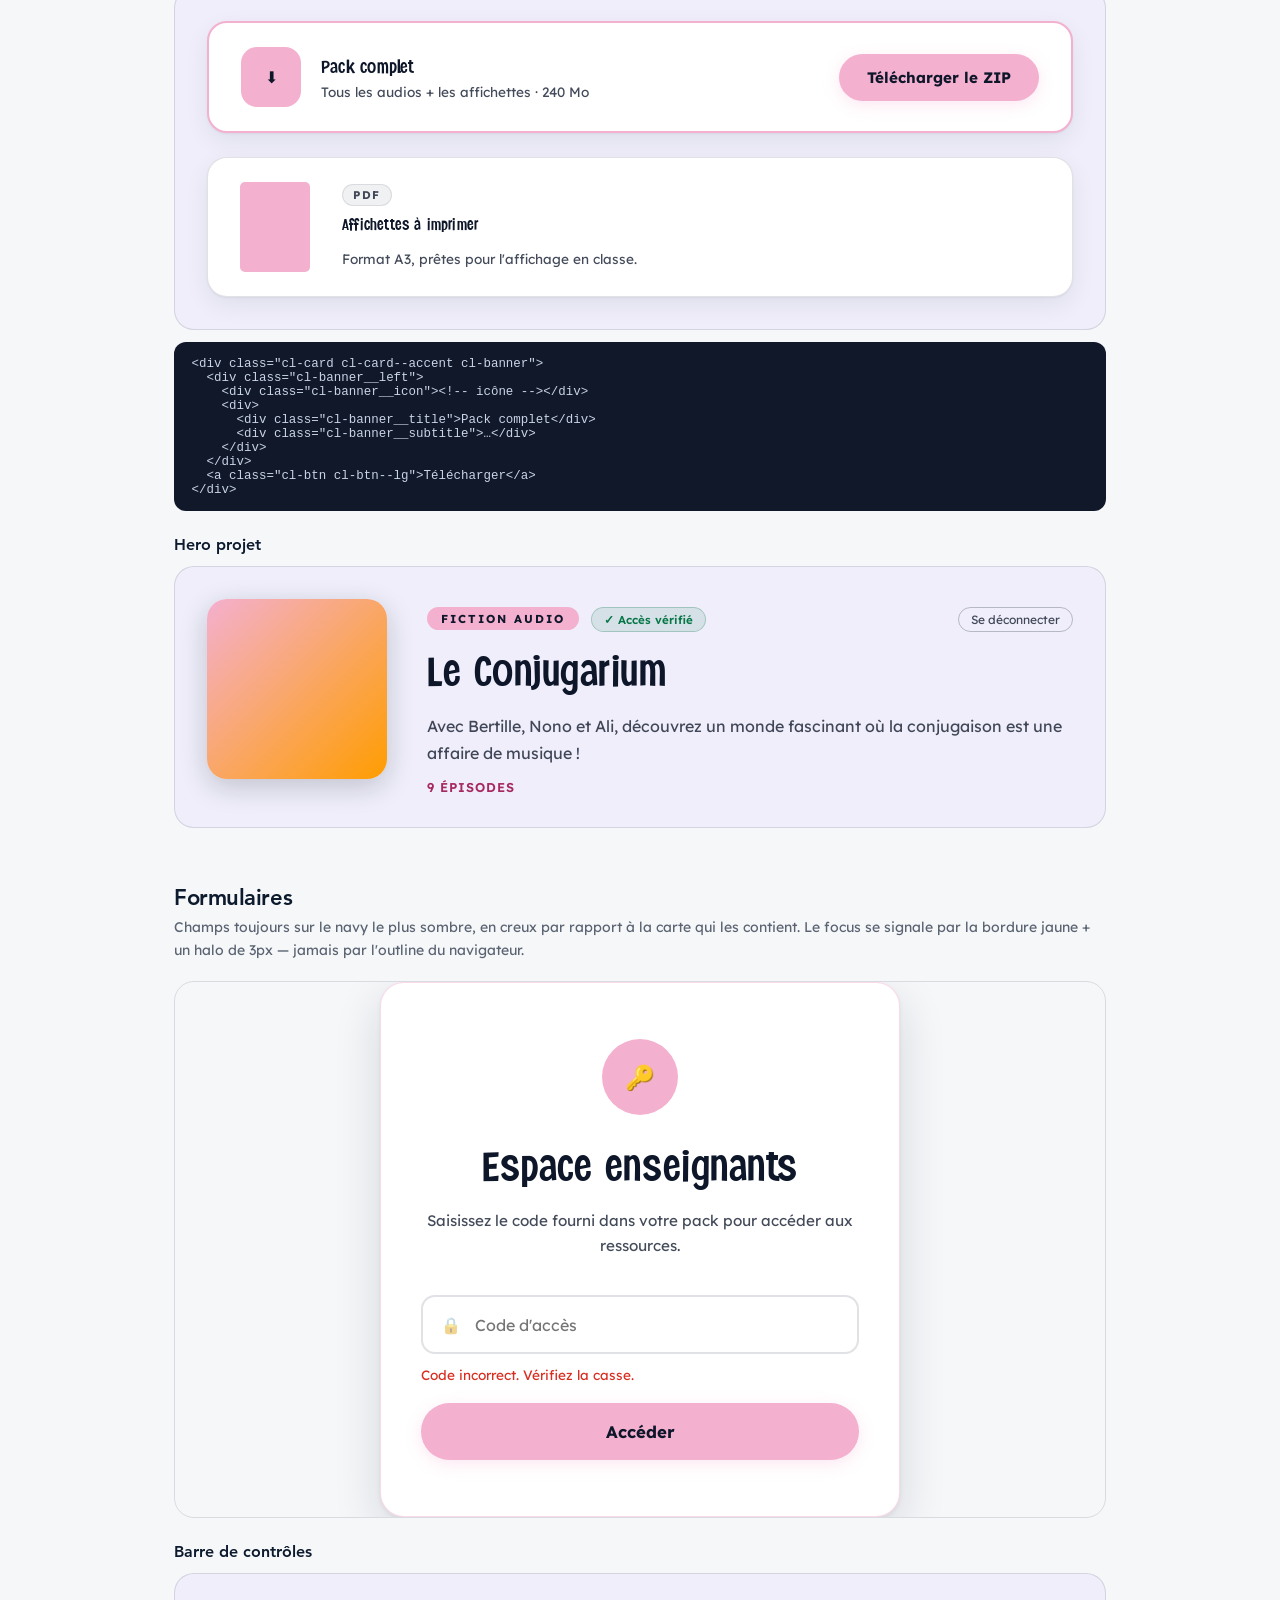
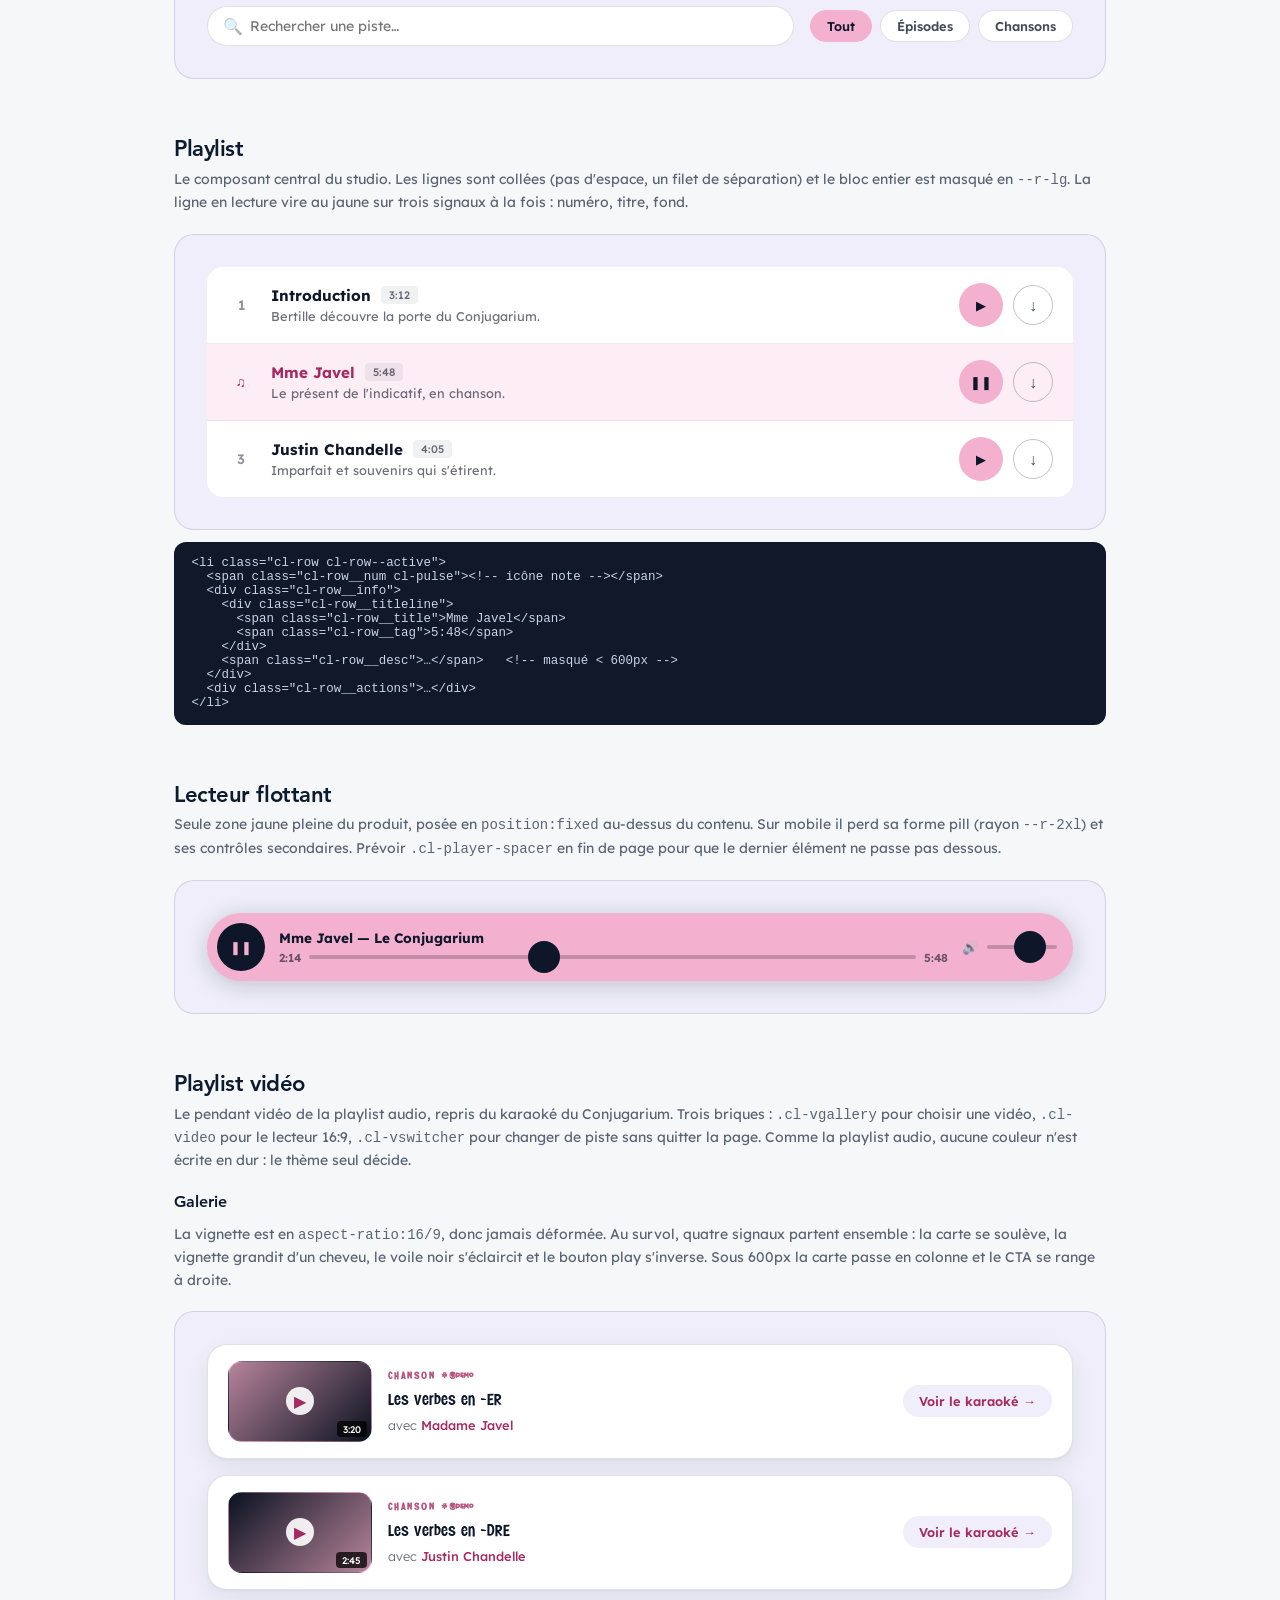
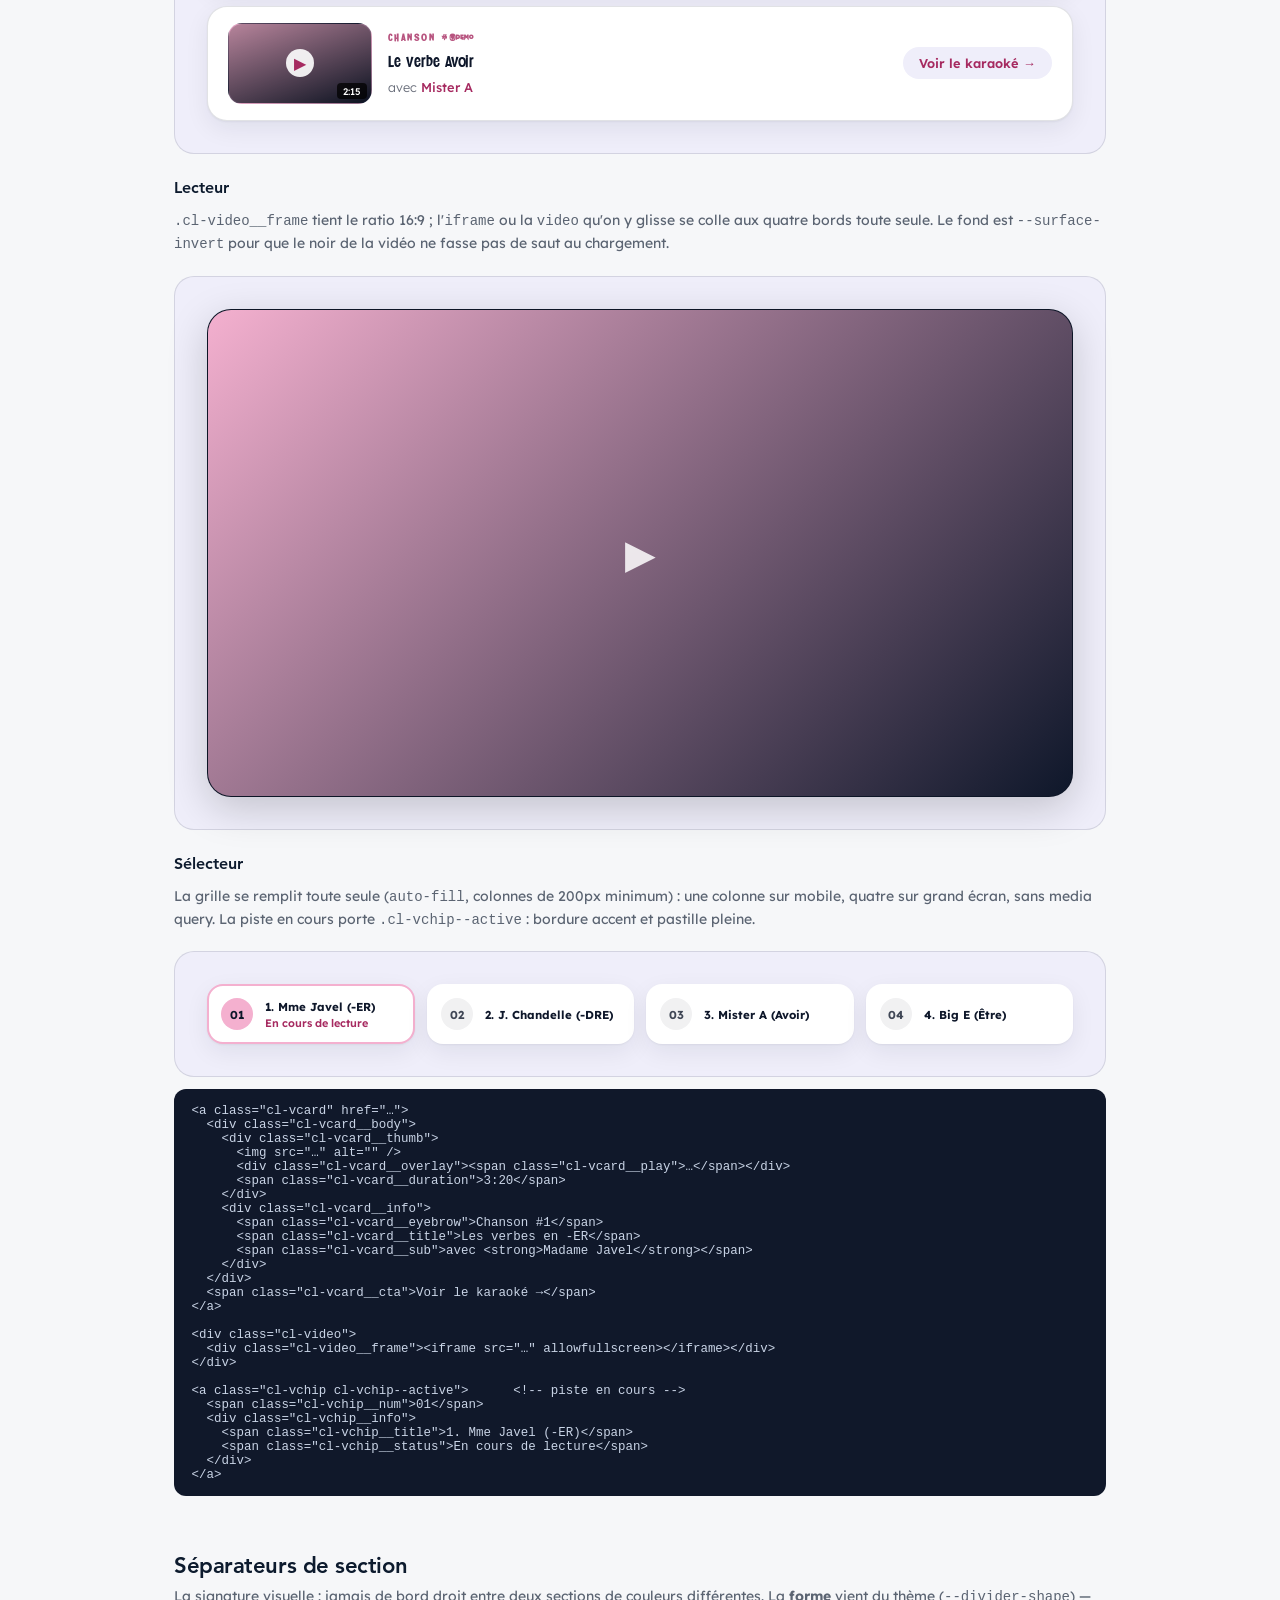
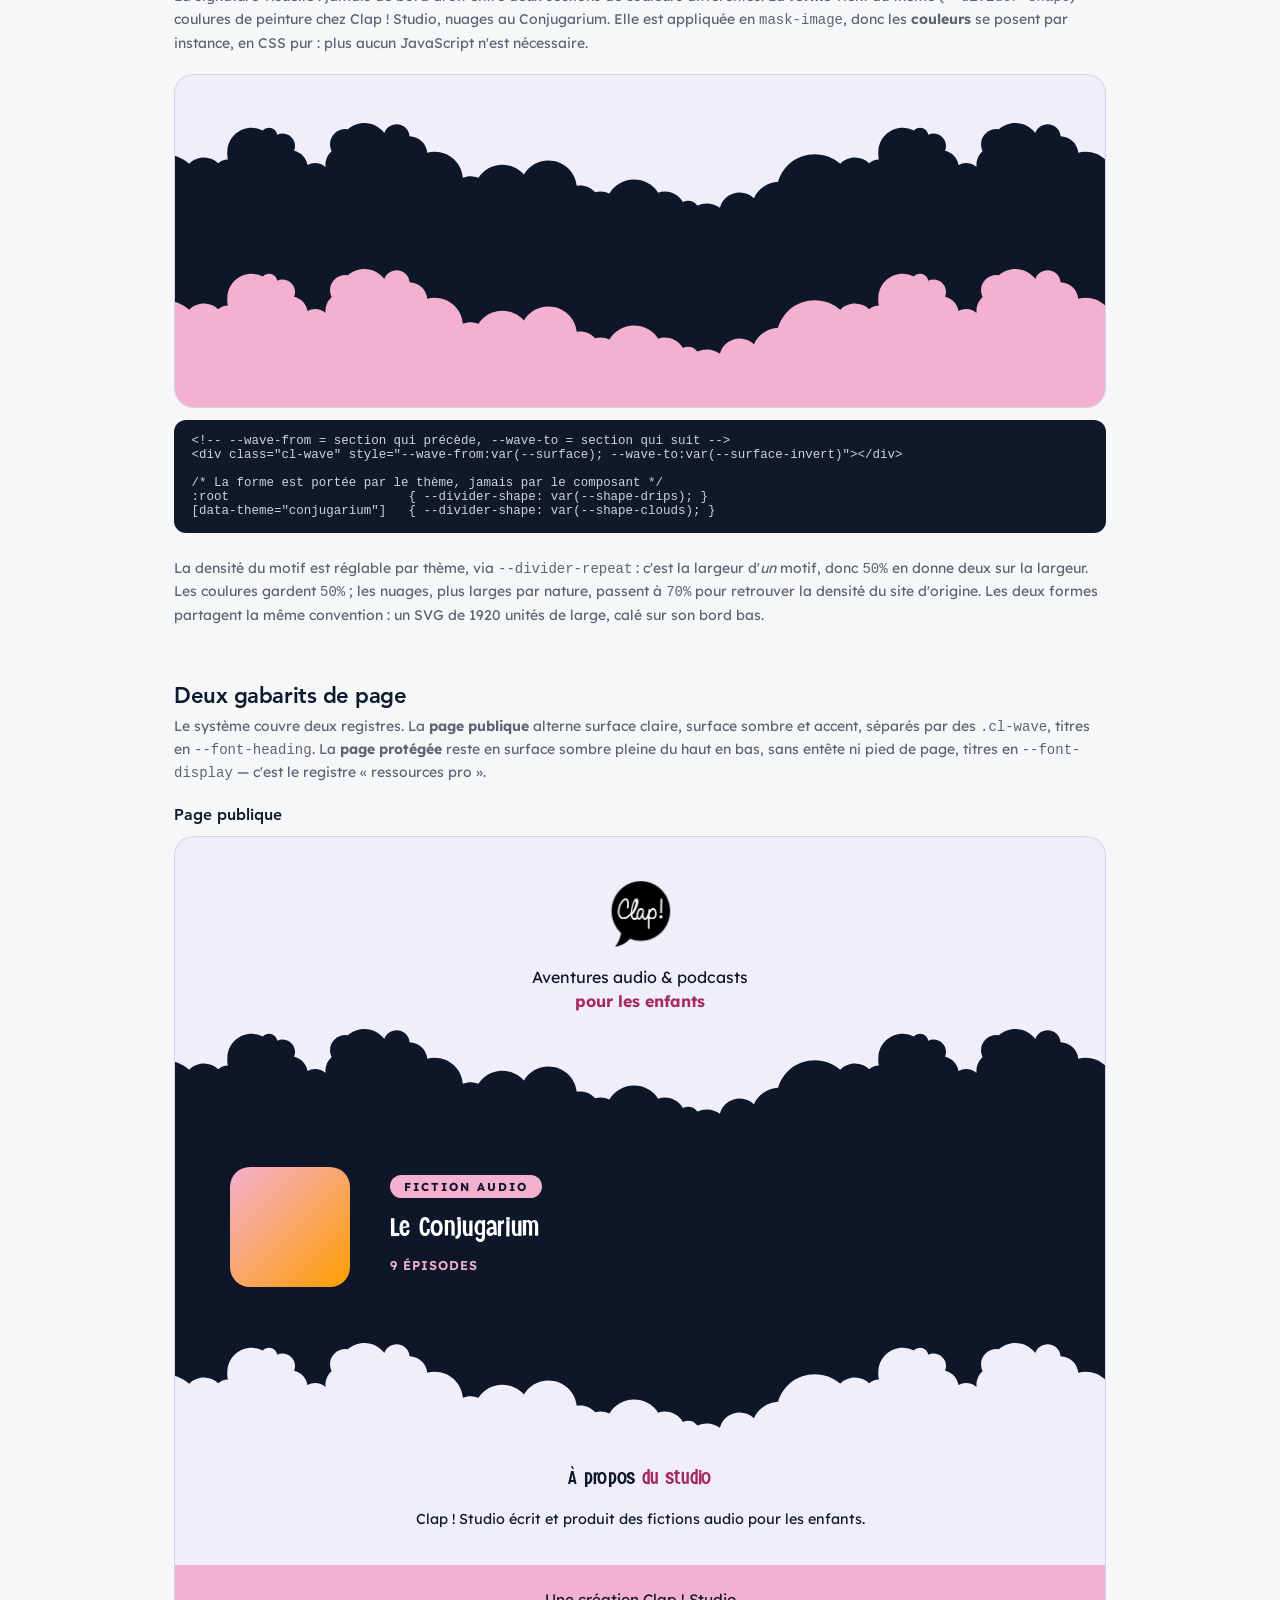
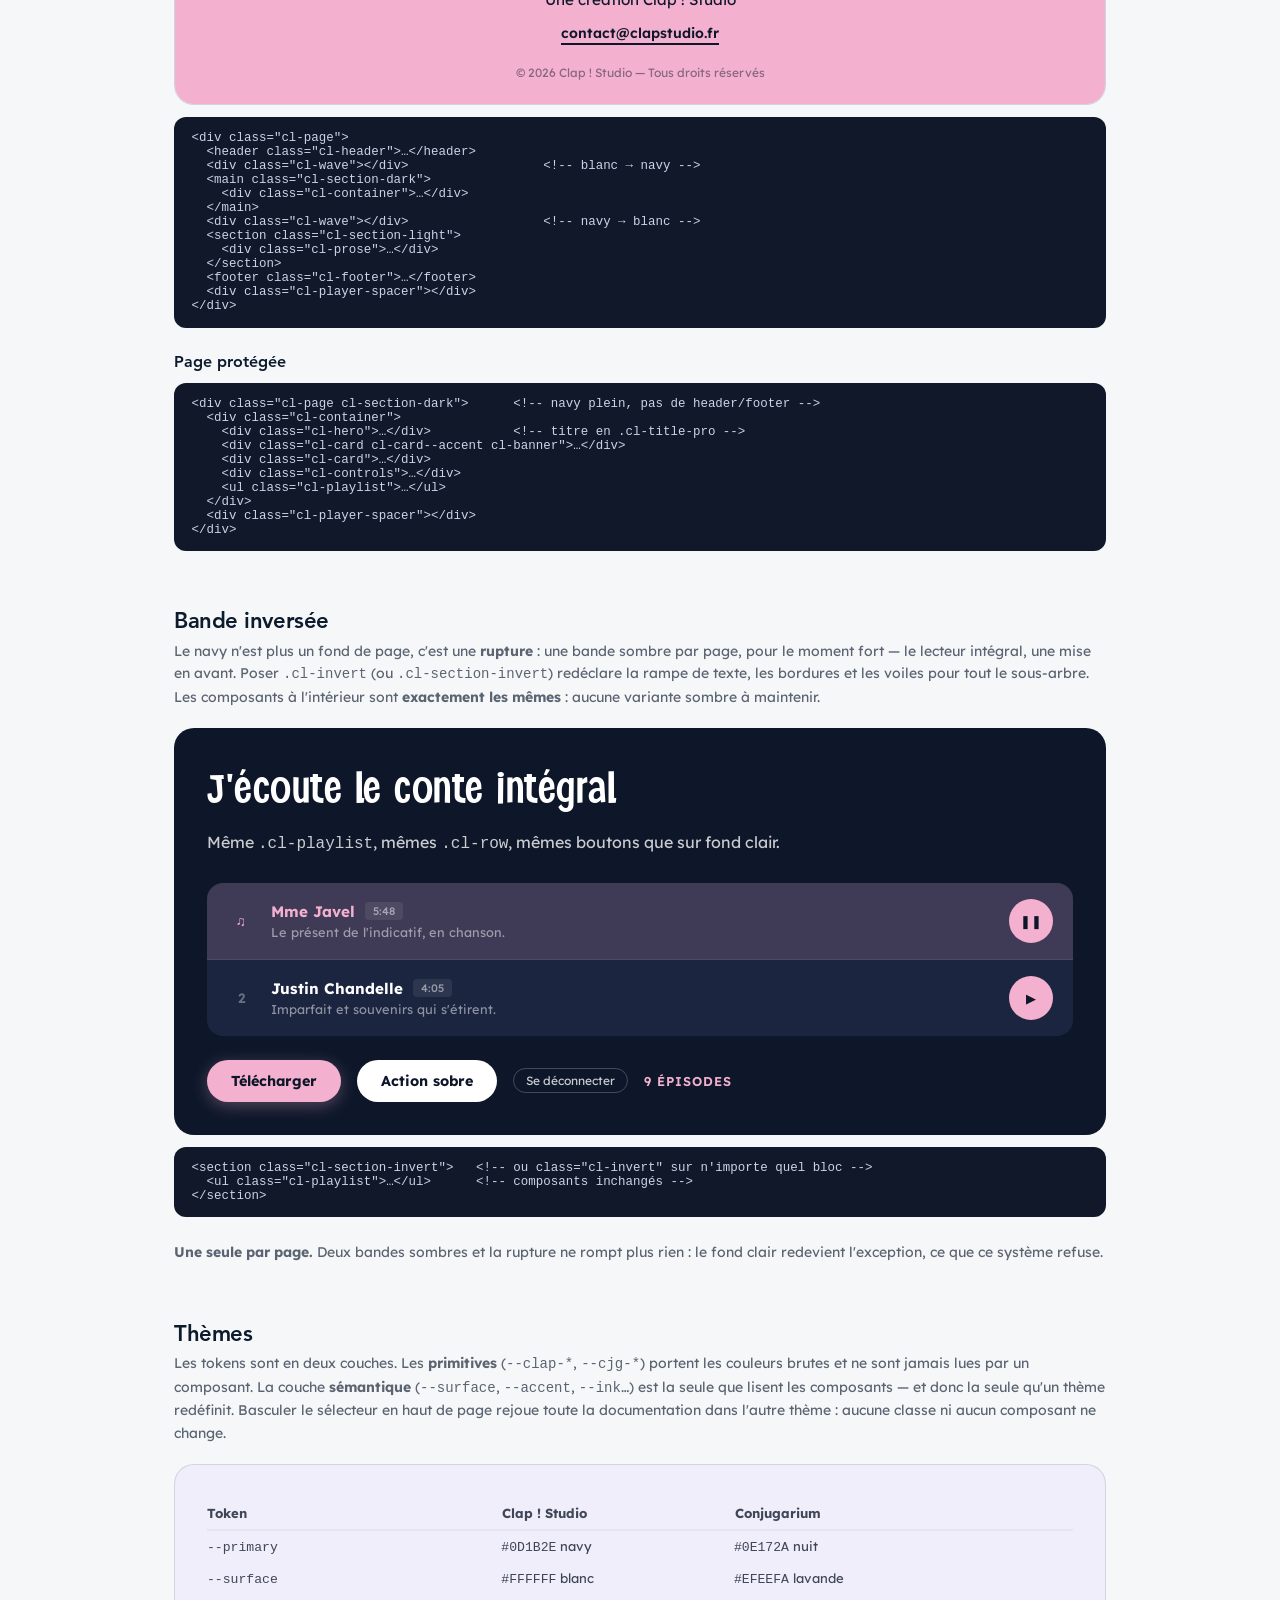
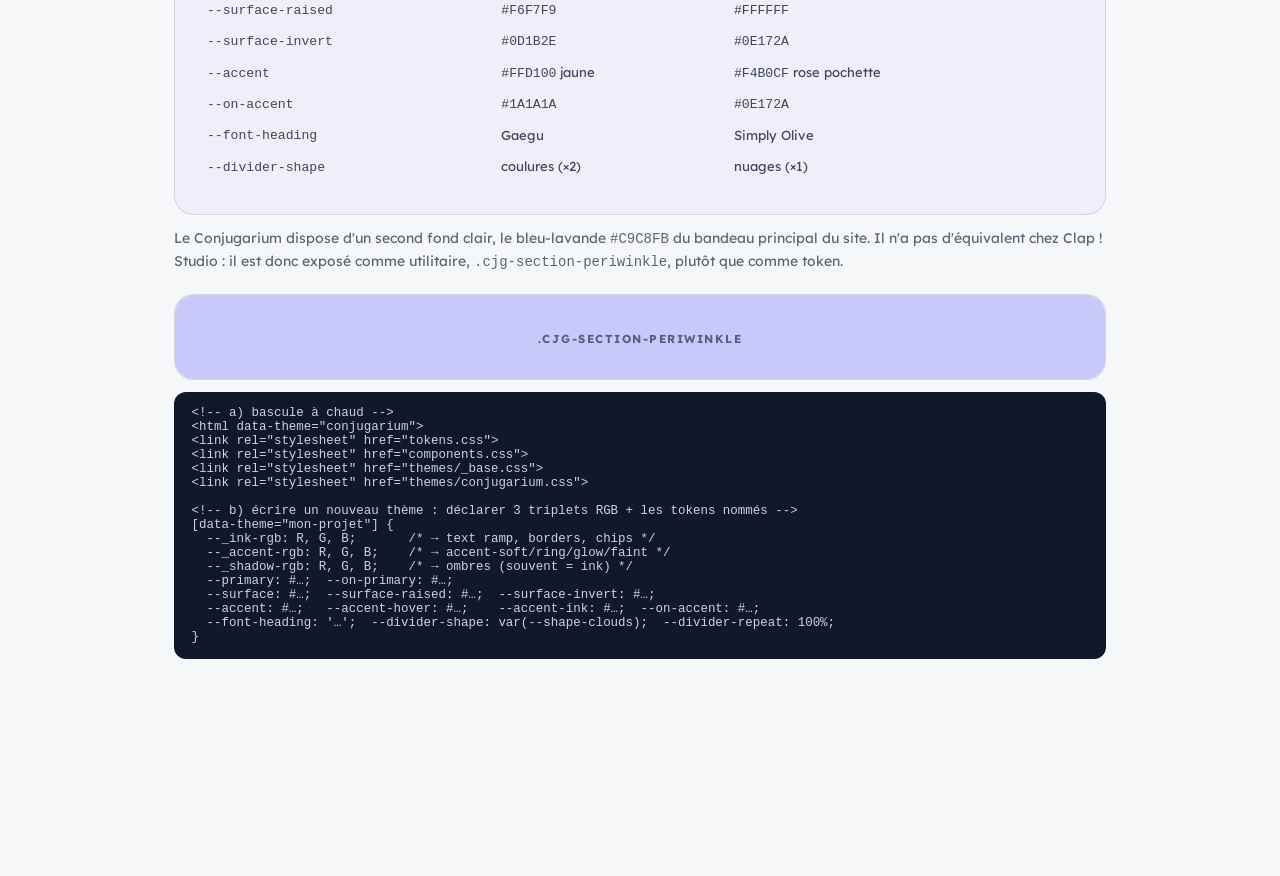
==== commit 728f61f8: "refactor: extract _base.css — theme tokens derived from RGB triplets Each theme now declares only --" ====
--- a/conjugarium.html
+++ b/conjugarium.html
@@ -34,6 +34,7 @@
 <link href="https://fonts.googleapis.com/css2?family=Lexend:wght@400;500;600;700&family=Gaegu:wght@700&display=swap" rel="stylesheet" />
 <link rel="stylesheet" href="./tokens.css" />
 <link rel="stylesheet" href="./components.css" />
+<link rel="stylesheet" href="./themes/_base.css" />
 <link rel="stylesheet" href="./themes/conjugarium.css" />
 <style>
   /* Chrome de la page de styleguide — hors design system */
@@ -661,14 +662,17 @@
 &lt;html data-theme="conjugarium"&gt;
 &lt;link rel="stylesheet" href="tokens.css"&gt;
 &lt;link rel="stylesheet" href="components.css"&gt;
+&lt;link rel="stylesheet" href="themes/_base.css"&gt;
 &lt;link rel="stylesheet" href="themes/conjugarium.css"&gt;
 
-&lt;!-- b) écrire un nouveau thème : ne redéfinir que la couche sémantique --&gt;
+&lt;!-- b) écrire un nouveau thème : déclarer 3 triplets RGB + les tokens nommés --&gt;
 [data-theme="mon-projet"] {
+  --_ink-rgb: R, G, B;       /* → text ramp, borders, chips */
+  --_accent-rgb: R, G, B;    /* → accent-soft/ring/glow/faint */
+  --_shadow-rgb: R, G, B;    /* → ombres (souvent = ink) */
   --primary: #…;  --on-primary: #…;
   --surface: #…;  --surface-raised: #…;  --surface-invert: #…;
   --accent: #…;   --accent-hover: #…;    --accent-ink: #…;  --on-accent: #…;
-  --text-1: #…;   --text-2: …;  --text-3: …;  --text-4: …;
   --font-heading: '…';  --divider-shape: var(--shape-clouds);  --divider-repeat: 100%;
 }</div>
 </section>
--- a/themes/_base.css
+++ b/themes/_base.css
@@ -0,0 +1,62 @@
+/* ==========================================================================
+   Socle thématique — dérivations automatiques
+   Chaque thème enfant déclare :
+     --_ink-rgb          triplet RGB de la couleur d'encre
+     --_accent-rgb       triplet RGB de l'accent
+     --_shadow-rgb       triplet RGB pour les ombres (souvent = ink)
+   Et les tokens nommés qui ne se dérivent pas :
+     --primary, --primary-hover, --on-primary,
+     --surface, --surface-raised, --surface-sunken,
+     --surface-invert, --surface-invert-raised,
+     --accent, --accent-hover, --on-accent, --accent-ink,
+     --font-heading, --font-display, --heading-lh, --heading-ls,
+     --divider-shape, --divider-repeat, --divider-repeat-mobile,
+     --wave-h, --wave-h-mobile
+   Tout le reste (text ramp, borders, shadows, accent-soft/ring/glow)
+   est dérivé ici mécaniquement et n'a PAS besoin d'être redéclaré.
+   ========================================================================== */
+
+/* ══════════════════════════════════════════════════════════════════════
+   Rampe de texte — dérivée de --_ink-rgb
+   ══════════════════════════════════════════════════════════════════════ */
+:root[data-theme],
+[data-theme] {
+  --text-1: var(--primary);
+  --text-2: rgba(var(--_ink-rgb), 0.78);
+  --text-3: rgba(var(--_ink-rgb), 0.62);
+  --text-4: rgba(var(--_ink-rgb), 0.47);
+
+  /* ── Bordures & voiles ── */
+  --border-subtle: rgba(var(--_ink-rgb), 0.12);
+  --border-hairline: rgba(var(--_ink-rgb), 0.07);
+  --border-strong: rgba(var(--_ink-rgb), 0.25);
+  --overlay-hover: rgba(var(--_ink-rgb), 0.04);
+  --chip-bg: rgba(var(--_ink-rgb), 0.06);
+  --chip-border: rgba(var(--_ink-rgb), 0.1);
+
+  /* ── Déclinaisons d'accent ── */
+  --on-accent-muted: rgba(var(--_ink-rgb), 0.62);
+  --on-accent-faint: rgba(var(--_ink-rgb), 0.48);
+  --accent-soft: rgba(var(--_accent-rgb), 0.22);
+  --accent-ring: rgba(var(--_accent-rgb), 0.45);
+  --accent-glow: rgba(var(--_accent-rgb), 0.3);
+  --accent-glow-lg: rgba(var(--_accent-rgb), 0.38);
+  --accent-faint: rgba(var(--_accent-rgb), 0.6);
+
+  /* ── Ombres ── */
+  --shadow-card: 0 1px 2px rgba(var(--_shadow-rgb), 0.05), 0 8px 24px rgba(var(--_shadow-rgb), 0.07);
+  --shadow-modal: 0 2px 4px rgba(var(--_shadow-rgb), 0.06), 0 16px 48px rgba(var(--_shadow-rgb), 0.14);
+  --shadow-cover: 0 8px 28px rgba(var(--_shadow-rgb), 0.2);
+  --shadow-player: 0 4px 24px rgba(var(--_shadow-rgb), 0.2);
+}
+
+/* ══════════════════════════════════════════════════════════════════════
+   Zone inversée — commune à tous les thèmes enfants
+   ══════════════════════════════════════════════════════════════════════ */
+[data-theme] .cl-invert,
+[data-theme] .cl-section-invert,
+[data-theme] .cl-section-dark {
+  --accent-soft: rgba(var(--_accent-rgb), 0.16);
+  --primary: #FFFFFF;
+  --on-primary: var(--surface-invert);
+}
--- a/themes/conjugarium.css
+++ b/themes/conjugarium.css
@@ -1,8 +1,9 @@
 /* ==========================================================================
    Thème — Bienvenue au Conjugarium
    Dérivé de clapeditions.fr/bienvenueauconjugarium-audio.
-   Ne redéfinit QUE la couche sémantique de tokens.css : aucun composant
-   n'est modifié, aucune classe n'est ajoutée.
+   Hérite de _base.css pour les dérivations automatiques (text ramp,
+   borders, shadows, accent-soft/ring/glow). Ne déclare que les tokens
+   propres au thème.
 
    Deux façons de l'activer :
      a) <html data-theme="conjugarium">   → bascule à chaud
@@ -23,26 +24,31 @@
    1. PRIMITIVES — palette Conjugarium
    ══════════════════════════════════════════════════════════════════════ */
 :root {
-  --cjg-navy: #0E172A;        /* nuit — fond des sections de contenu */
-  --cjg-navy-light: #1B2540;  /* nuit remontée — cartes, playlist */
-  --cjg-pink: #F4B0CF;        /* rose pochette — accent interactif */
+  --cjg-navy: #0E172A;
+  --cjg-navy-light: #1B2540;
+  --cjg-pink: #F4B0CF;
   --cjg-pink-hover: #F8C5DC;
-  --cjg-periwinkle: #C9C8FB;  /* bleu-lavande — bandeau principal du site */
-  --cjg-lavender: #EFEEFA;    /* lavande pâle — sections de texte long */
+  --cjg-periwinkle: #C9C8FB;
+  --cjg-lavender: #EFEEFA;
   --cjg-white: #FFFFFF;
 }
 
 /* ══════════════════════════════════════════════════════════════════════
-   2. APPLICATION
+   2. APPLICATION — tokens propres (le reste vient de _base.css)
    ══════════════════════════════════════════════════════════════════════ */
 :root[data-theme="conjugarium"],
 [data-theme="conjugarium"] {
-  /* ── Couleur principale : la nuit devient contenu, pas fond de page ── */
+  /* ── Triplets RGB pour les dérivations de _base.css ── */
+  --_ink-rgb: 14, 23, 42;
+  --_accent-rgb: 244, 176, 207;
+  --_shadow-rgb: 14, 23, 42;
+
+  /* ── Couleur principale ── */
   --primary: var(--cjg-navy);
   --primary-hover: #1B2540;
   --on-primary: var(--cjg-lavender);
 
-  /* ── Surfaces : lavande pâle en fond principal, cartes blanches ── */
+  /* ── Surfaces ── */
   --surface: var(--cjg-lavender);
   --surface-raised: var(--cjg-white);
   --surface-sunken: var(--cjg-white);
@@ -53,34 +59,7 @@
   --accent: var(--cjg-pink);
   --accent-hover: var(--cjg-pink-hover);
   --on-accent: var(--cjg-navy);
-  --on-accent-muted: rgba(14, 23, 42, 0.62);
-  --on-accent-faint: rgba(14, 23, 42, 0.48);
-  --accent-soft: rgba(244, 176, 207, 0.3);
-  --accent-ring: rgba(244, 176, 207, 0.45);
-  --accent-glow: rgba(244, 176, 207, 0.35);
-  --accent-glow-lg: rgba(244, 176, 207, 0.4);
-  --accent-faint: rgba(244, 176, 207, 0.6);
-  --accent-ink: #A62A60;              /* 5.9:1 sur la lavande #EFEEFA */
-
-  /* ── Rampe de texte sur la lavande ── */
-  --text-1: var(--cjg-navy);
-  --text-2: rgba(14, 23, 42, 0.78);
-  --text-3: rgba(14, 23, 42, 0.65);   /* plancher AA sur la lavande */
-  --text-4: rgba(14, 23, 42, 0.47);   /* 3:1 — redondant seulement */
-
-  /* ── Bordures & voiles ── */
-  --border-subtle: rgba(14, 23, 42, 0.12);
-  --border-hairline: rgba(14, 23, 42, 0.07);
-  --border-strong: rgba(14, 23, 42, 0.25);
-  --overlay-hover: rgba(14, 23, 42, 0.04);
-  --chip-bg: rgba(14, 23, 42, 0.06);
-  --chip-border: rgba(14, 23, 42, 0.1);
-
-  /* ── Ombres : la lavande pardonne encore moins que le blanc ── */
-  --shadow-card: 0 1px 2px rgba(14, 23, 42, 0.05), 0 8px 24px rgba(14, 23, 42, 0.07);
-  --shadow-modal: 0 2px 4px rgba(14, 23, 42, 0.06), 0 16px 48px rgba(14, 23, 42, 0.14);
-  --shadow-cover: 0 8px 28px rgba(14, 23, 42, 0.2);
-  --shadow-player: 0 4px 24px rgba(14, 23, 42, 0.2);
+  --accent-ink: #A62A60;
 
   /* ── Typographie ── */
   --font-heading: 'Simply Olive', 'Gaegu', cursive;
@@ -91,10 +70,8 @@
   --fs-title-pro: clamp(2rem, 5.5vw, 3.2rem);
   --fs-title-section: clamp(2rem, 5vw, 3.2rem);
 
-  /* ── Séparateur : nuages au lieu des coulures ── */
+  /* ── Séparateur ── */
   --divider-shape: var(--shape-clouds);
-  /* Les nuages sont plus larges que les coulures : comprimés à la densité de
-     base (50%) ils rapetissent. 70% leur rend la largeur du site d'origine. */
   --divider-repeat: 70%;
   --divider-repeat-mobile: 110%;
   --wave-h: 90px;
@@ -109,15 +86,6 @@
   --black: var(--cjg-navy);
 }
 
-/* La bande inversée du thème : l'accent y redevient lisible en texte. */
-[data-theme="conjugarium"] .cl-invert,
-[data-theme="conjugarium"] .cl-section-invert,
-[data-theme="conjugarium"] .cl-section-dark {
-  --accent-soft: rgba(244, 176, 207, 0.16);
-  --primary: #FFFFFF;
-  --on-primary: var(--cjg-navy);
-}
-
 /* ══════════════════════════════════════════════════════════════════════
    3. AJUSTEMENTS DE THÈME
    Simply Olive n'a qu'une graisse : neutraliser les faux gras des titres.
@@ -128,13 +96,11 @@
 [data-theme="conjugarium"] .cl-banner__title {
   line-height: var(--heading-lh);
   letter-spacing: var(--heading-ls);
-  font-weight: 400;   /* Simply Olive n'a qu'une graisse : pas de faux gras */
+  font-weight: 400;
 }
 
 /* ══════════════════════════════════════════════════════════════════════
    4. UTILITAIRE PROPRE AU THÈME
-   Le site de référence alterne DEUX fonds clairs : la lavande pâle et le
-   bleu-lavande plus saturé. Cette classe donne la seconde bande.
    ══════════════════════════════════════════════════════════════════════ */
 [data-theme="conjugarium"] .cl-section-light--alt,
 .cjg-section-periwinkle {
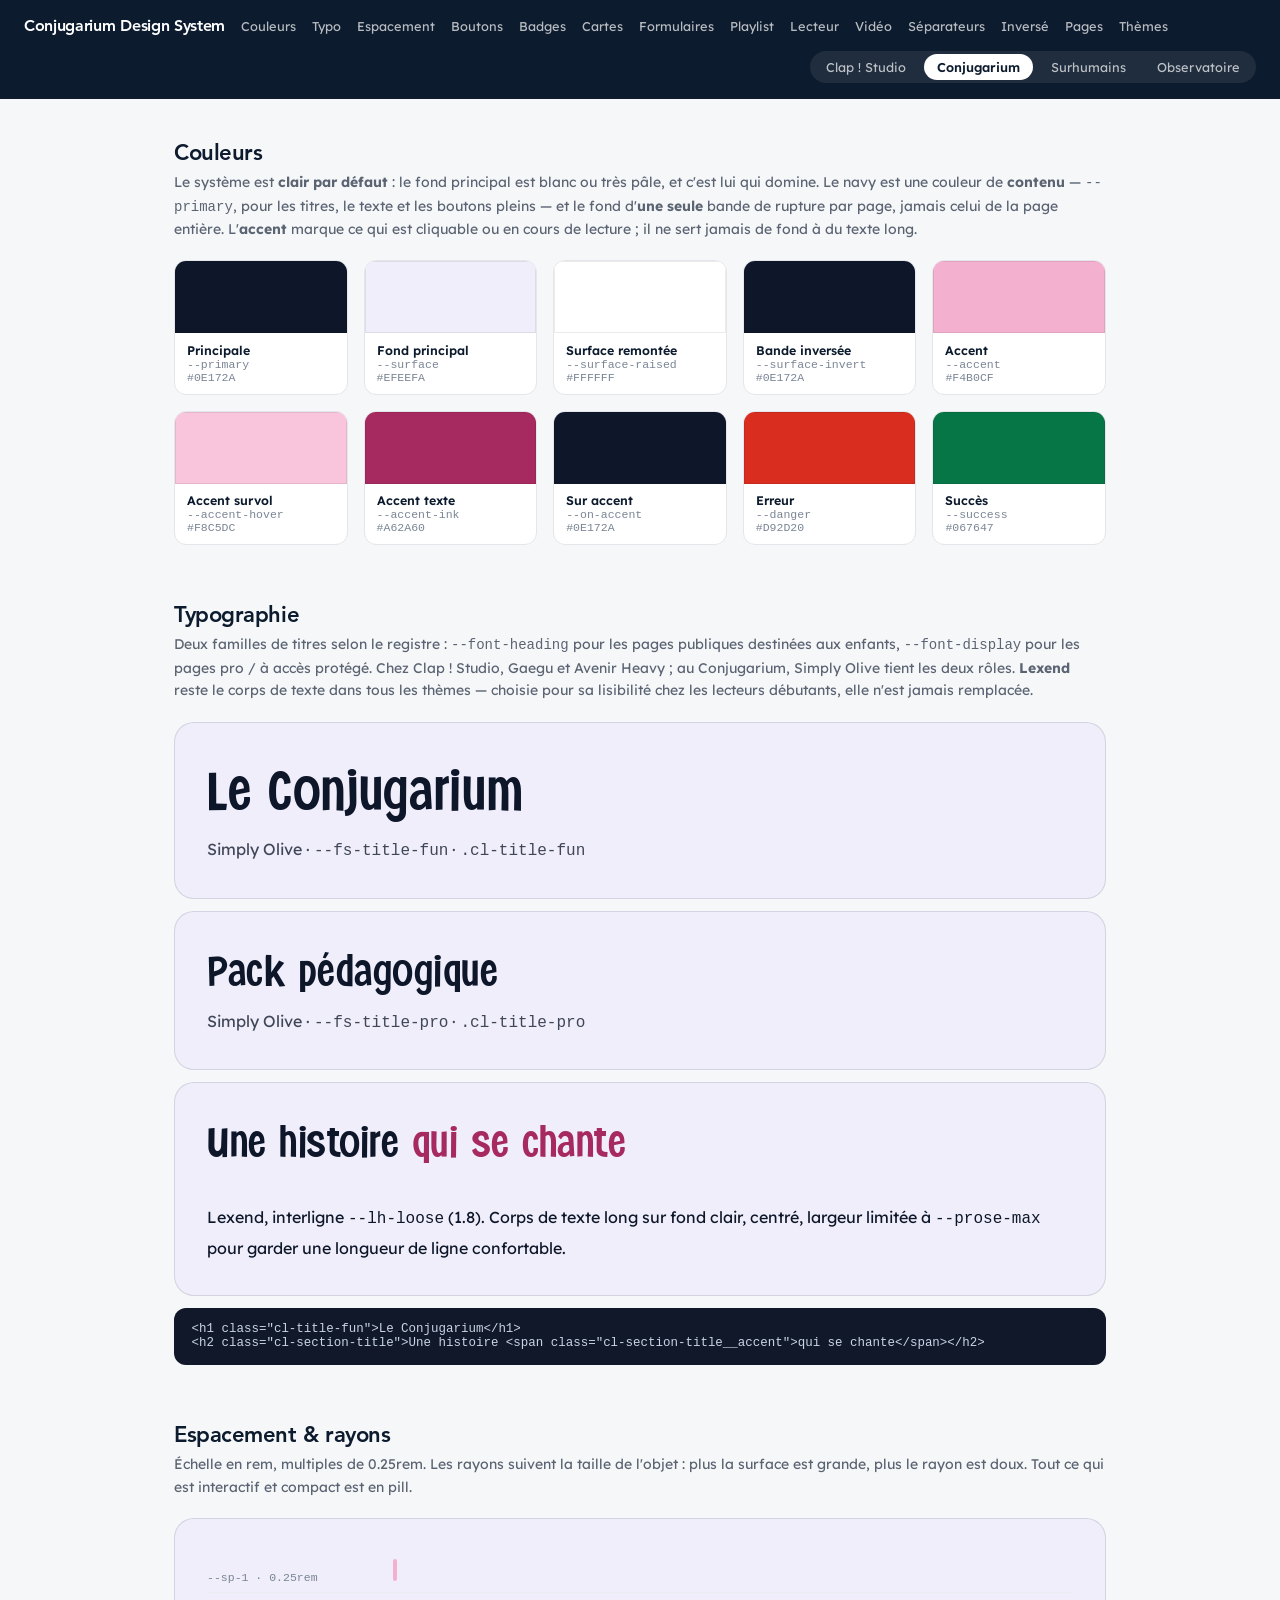
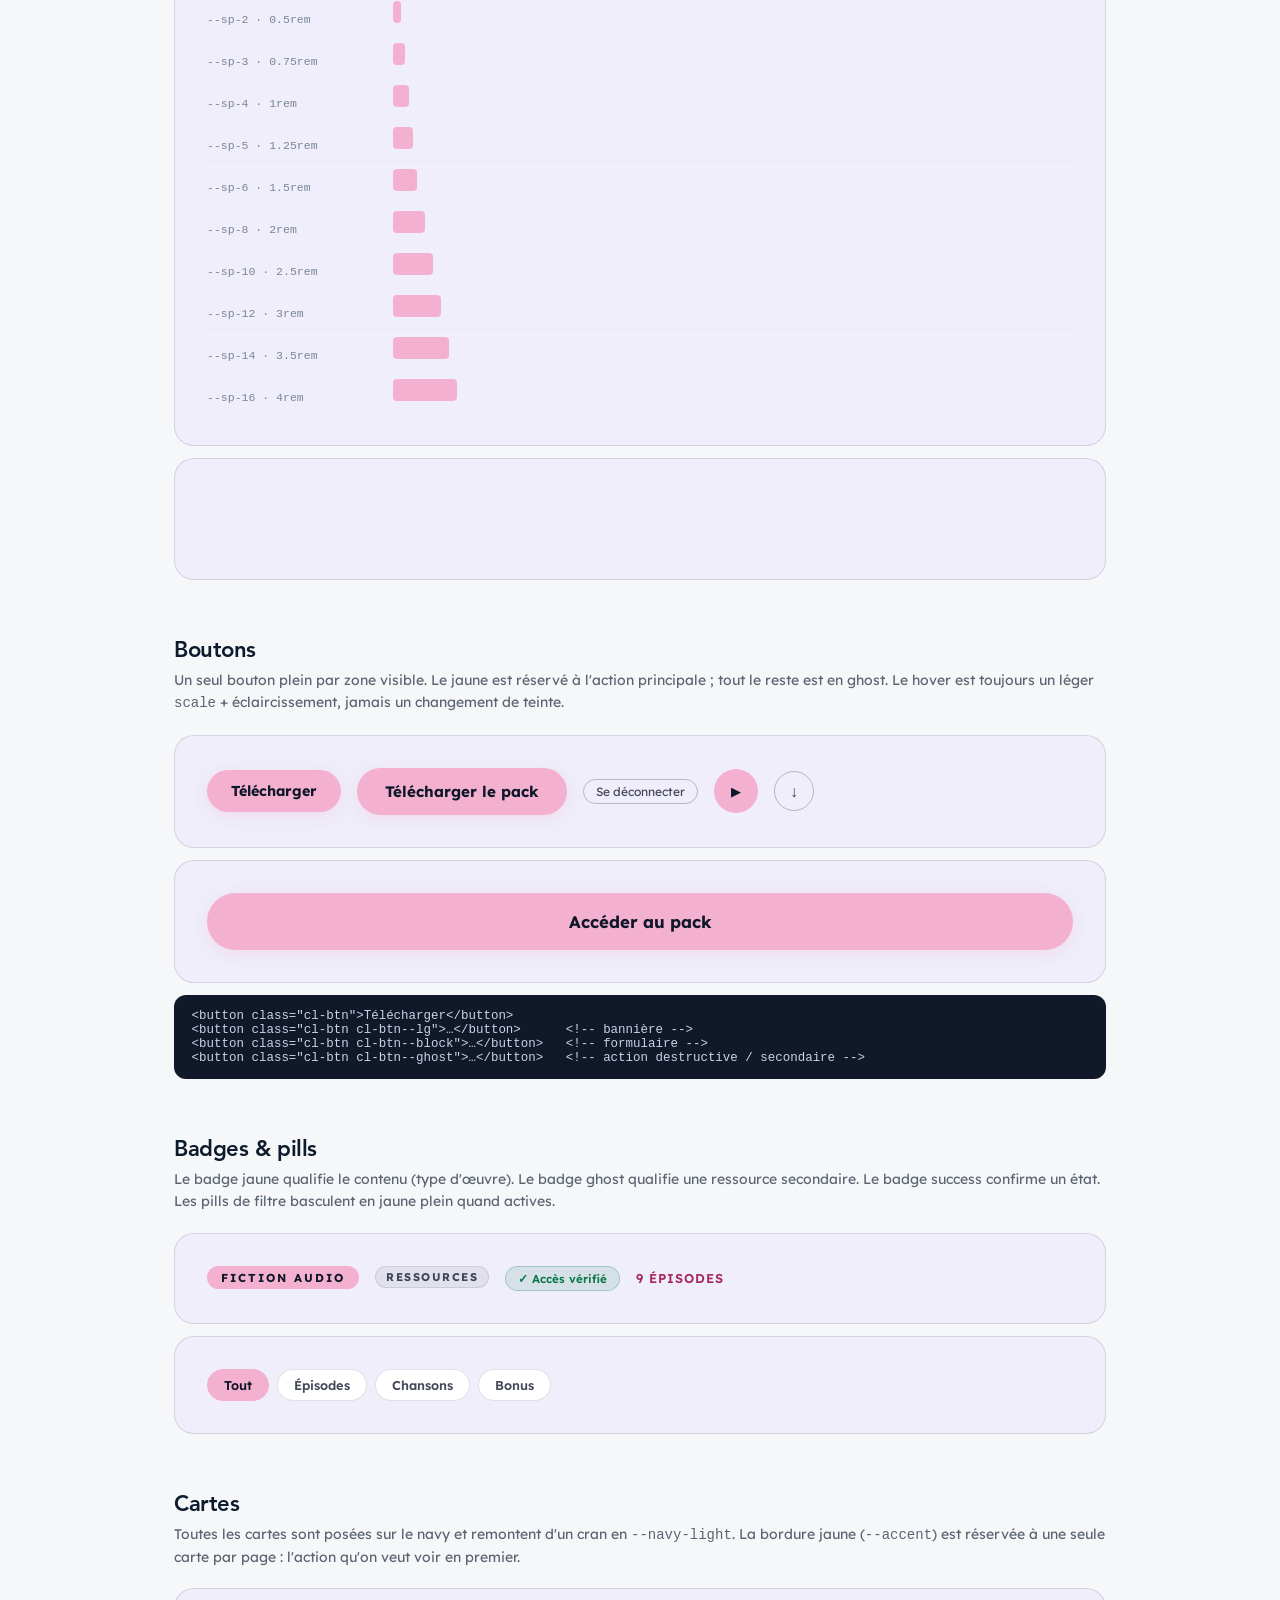
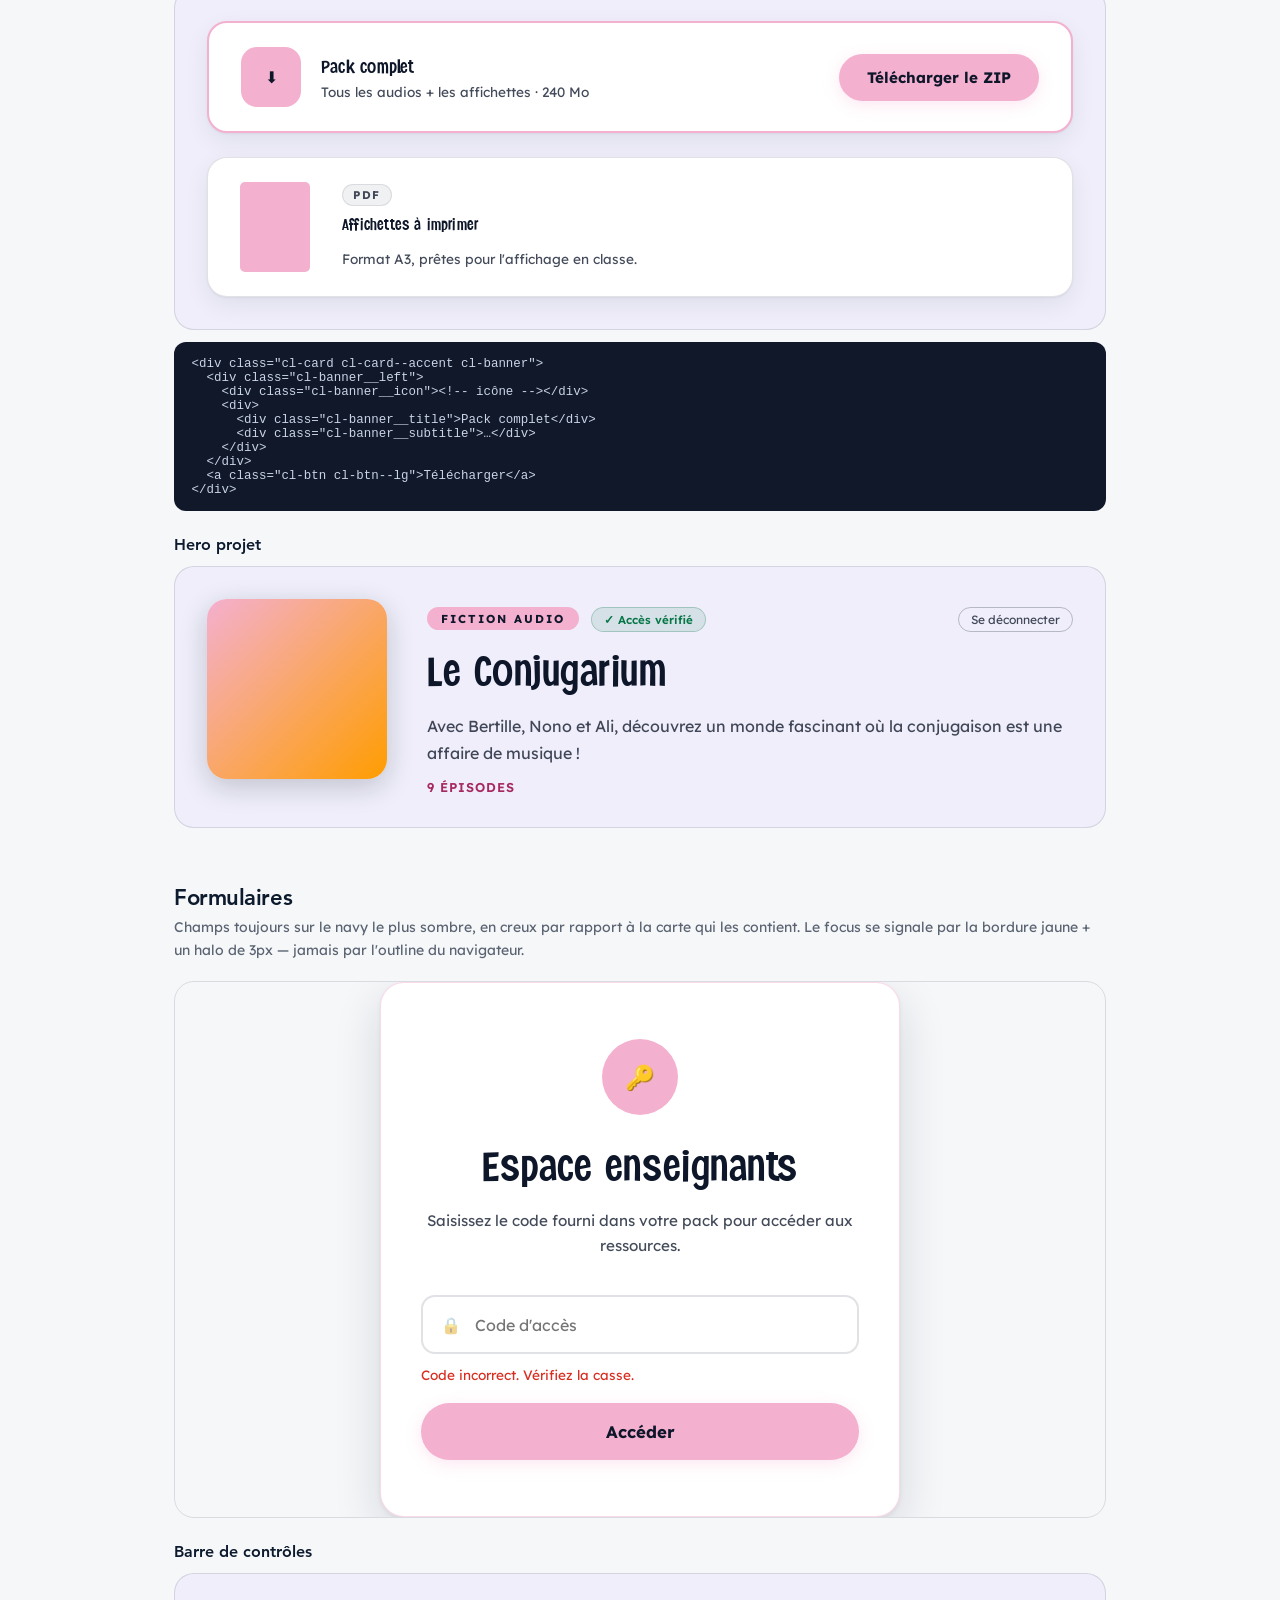
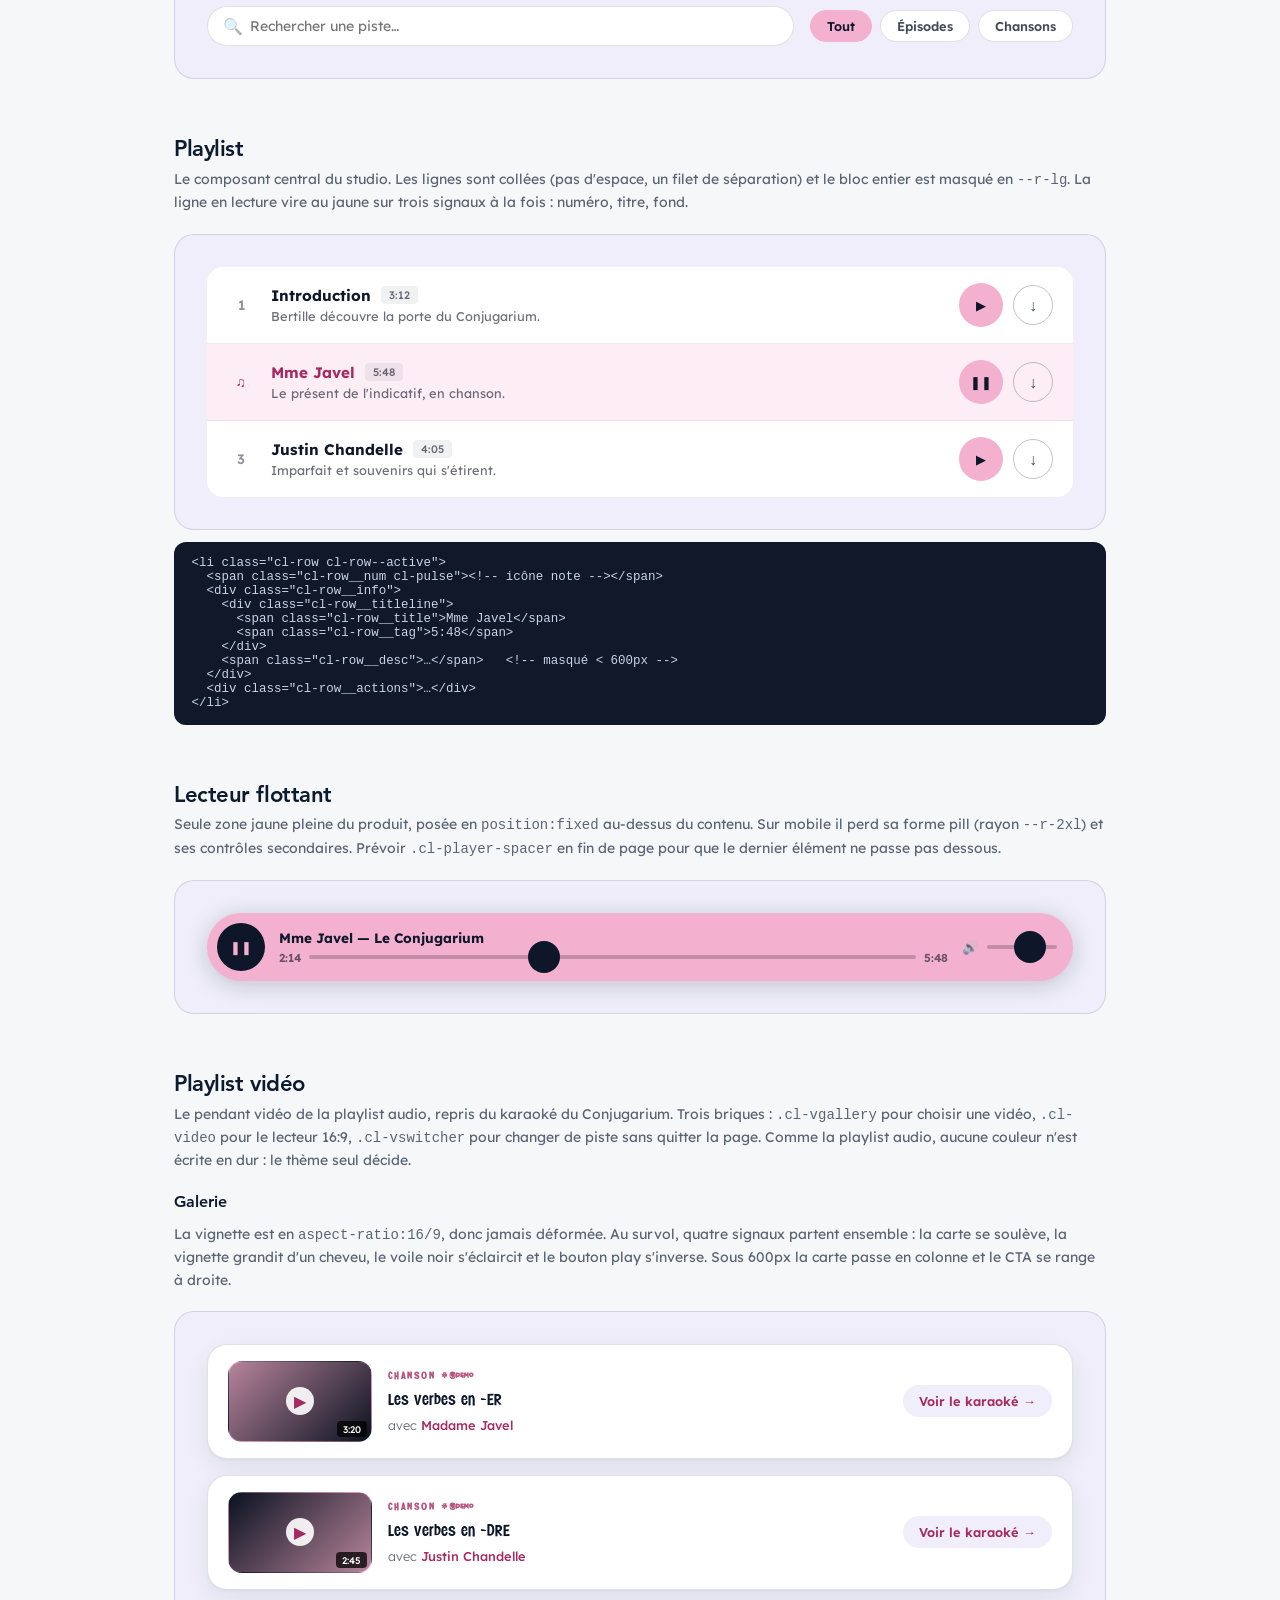
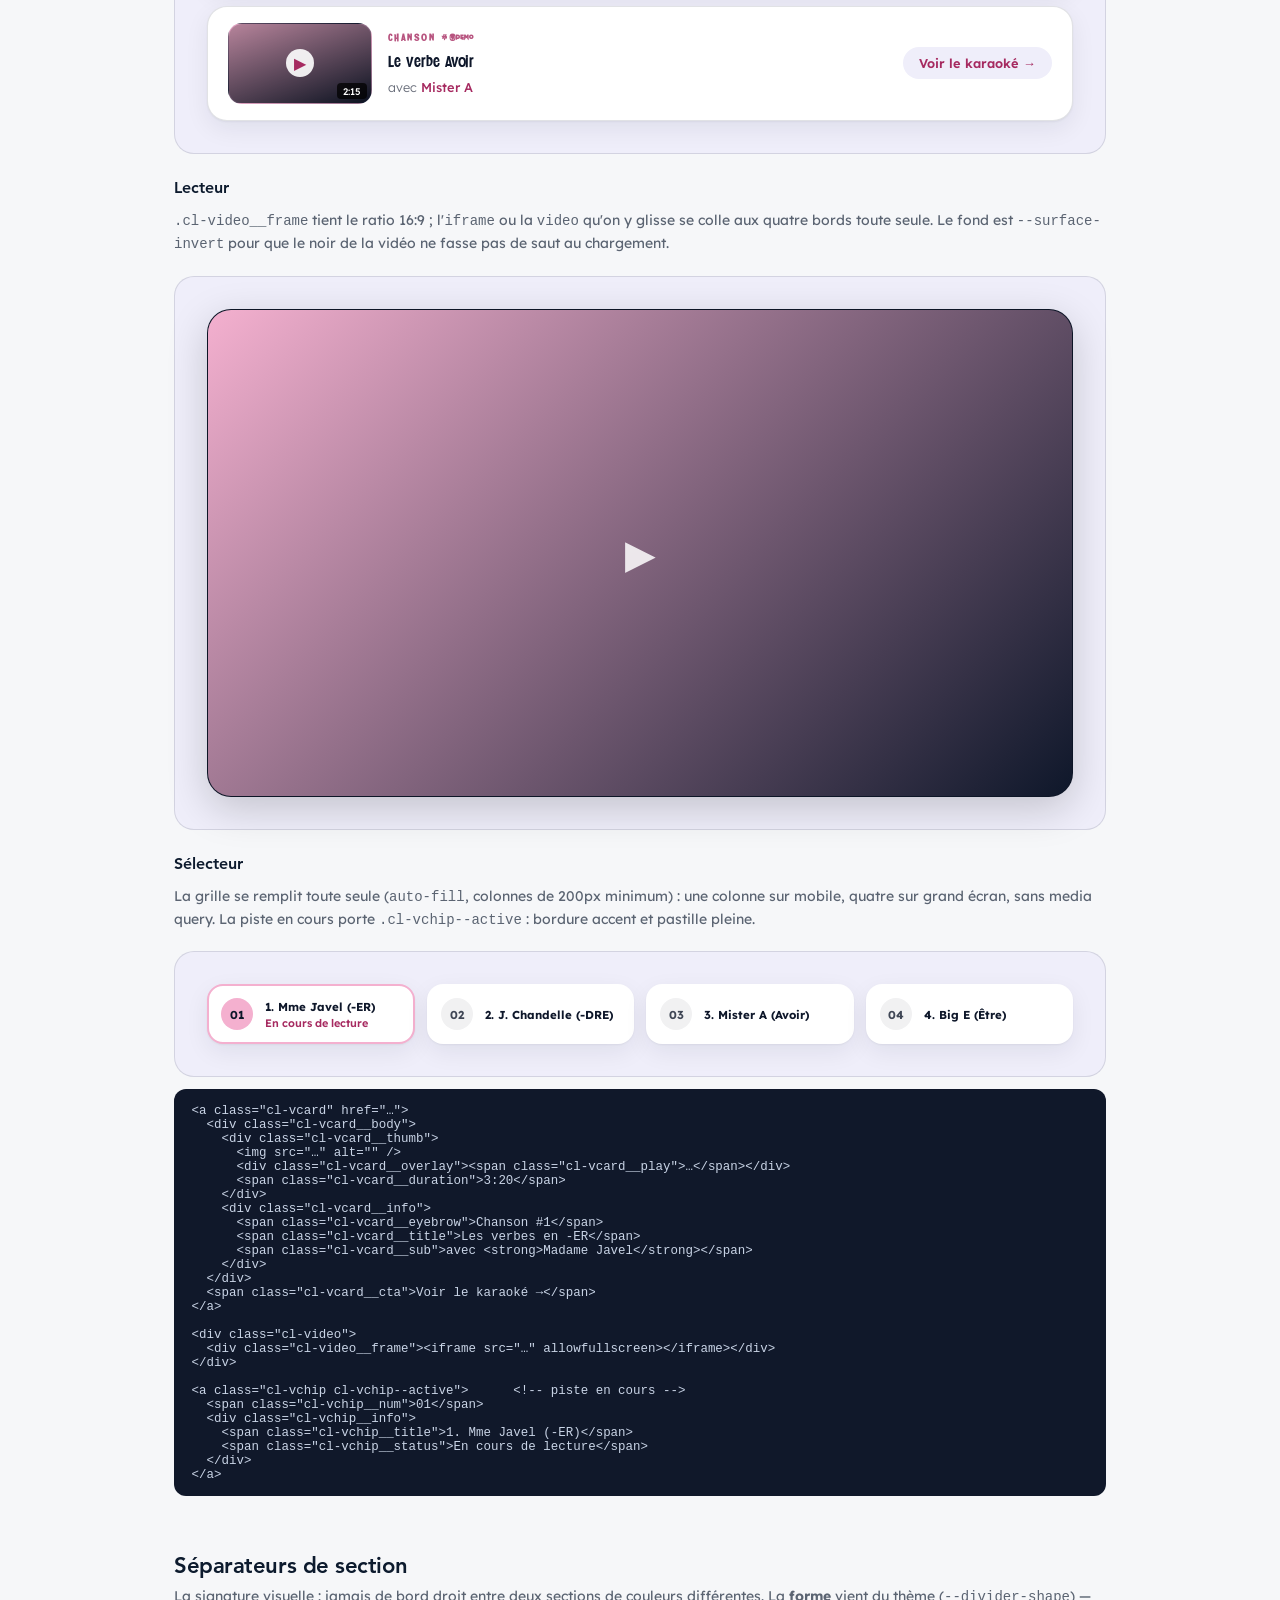
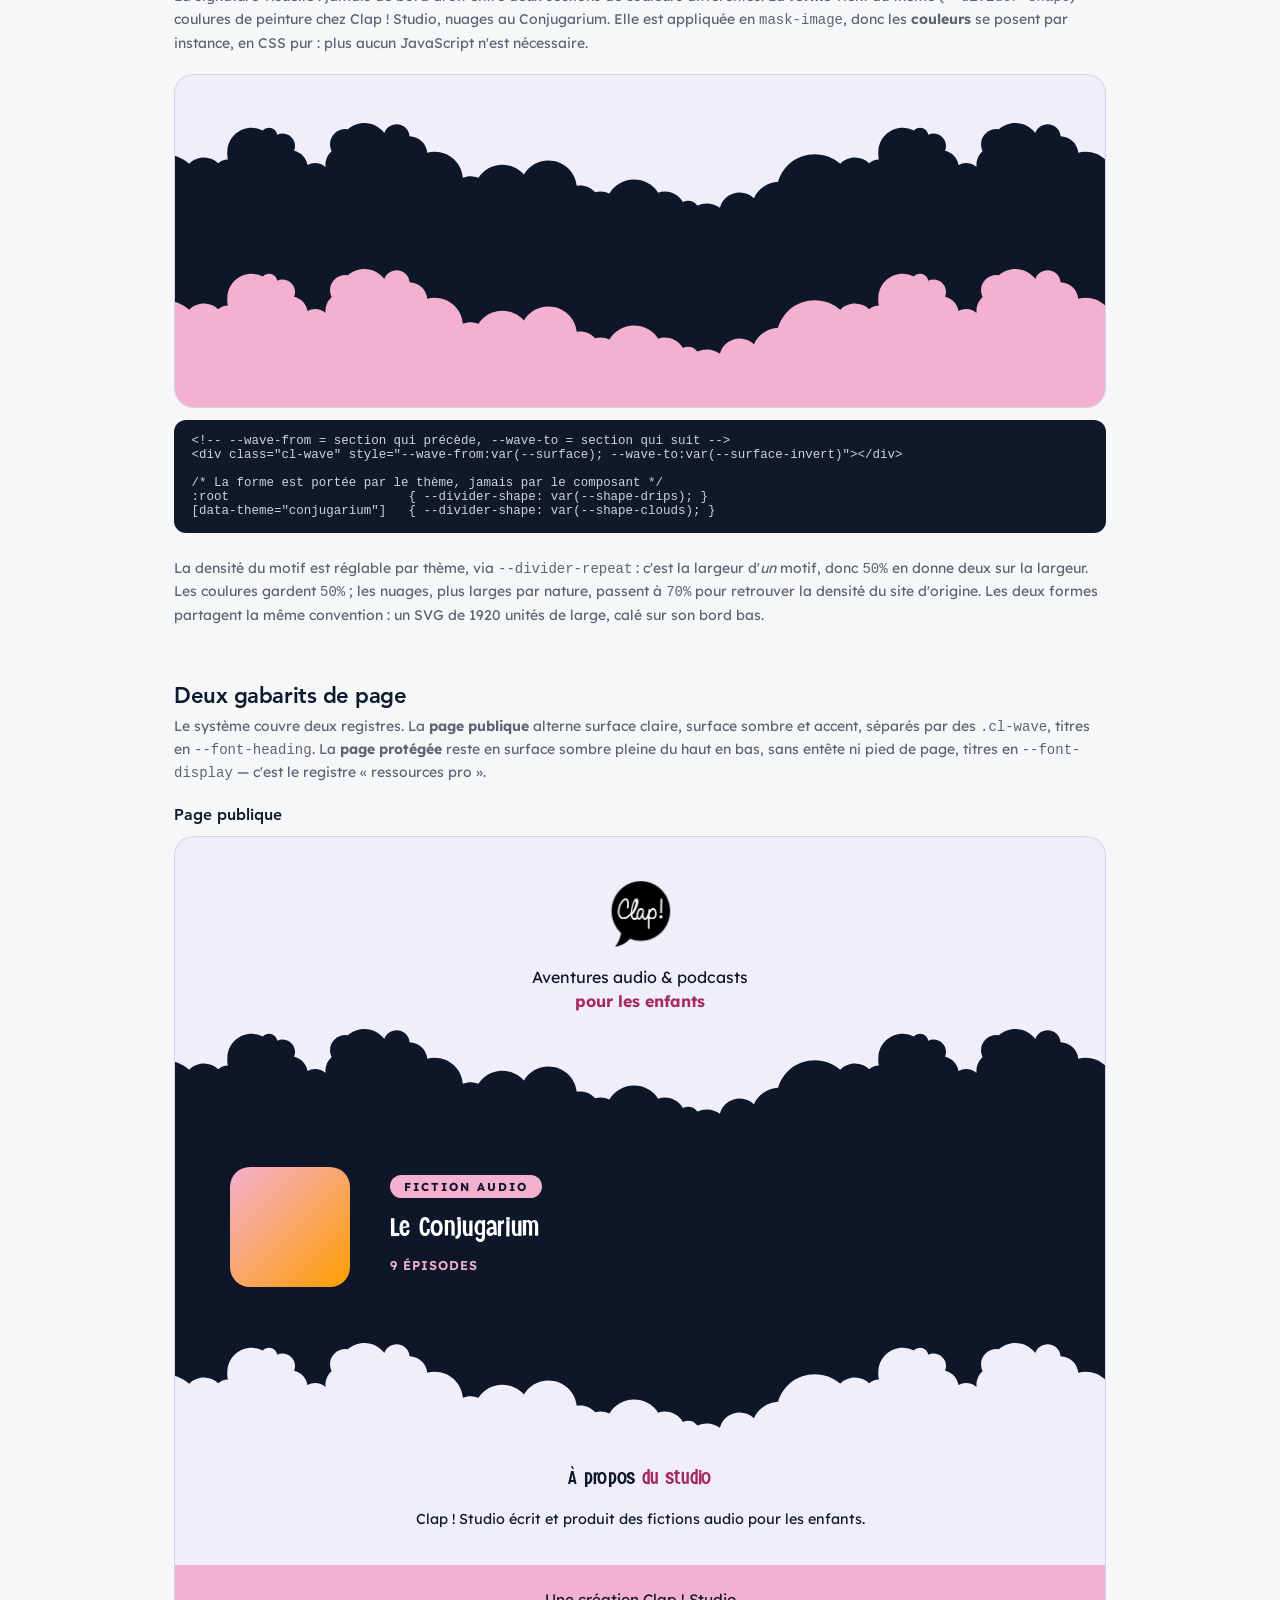
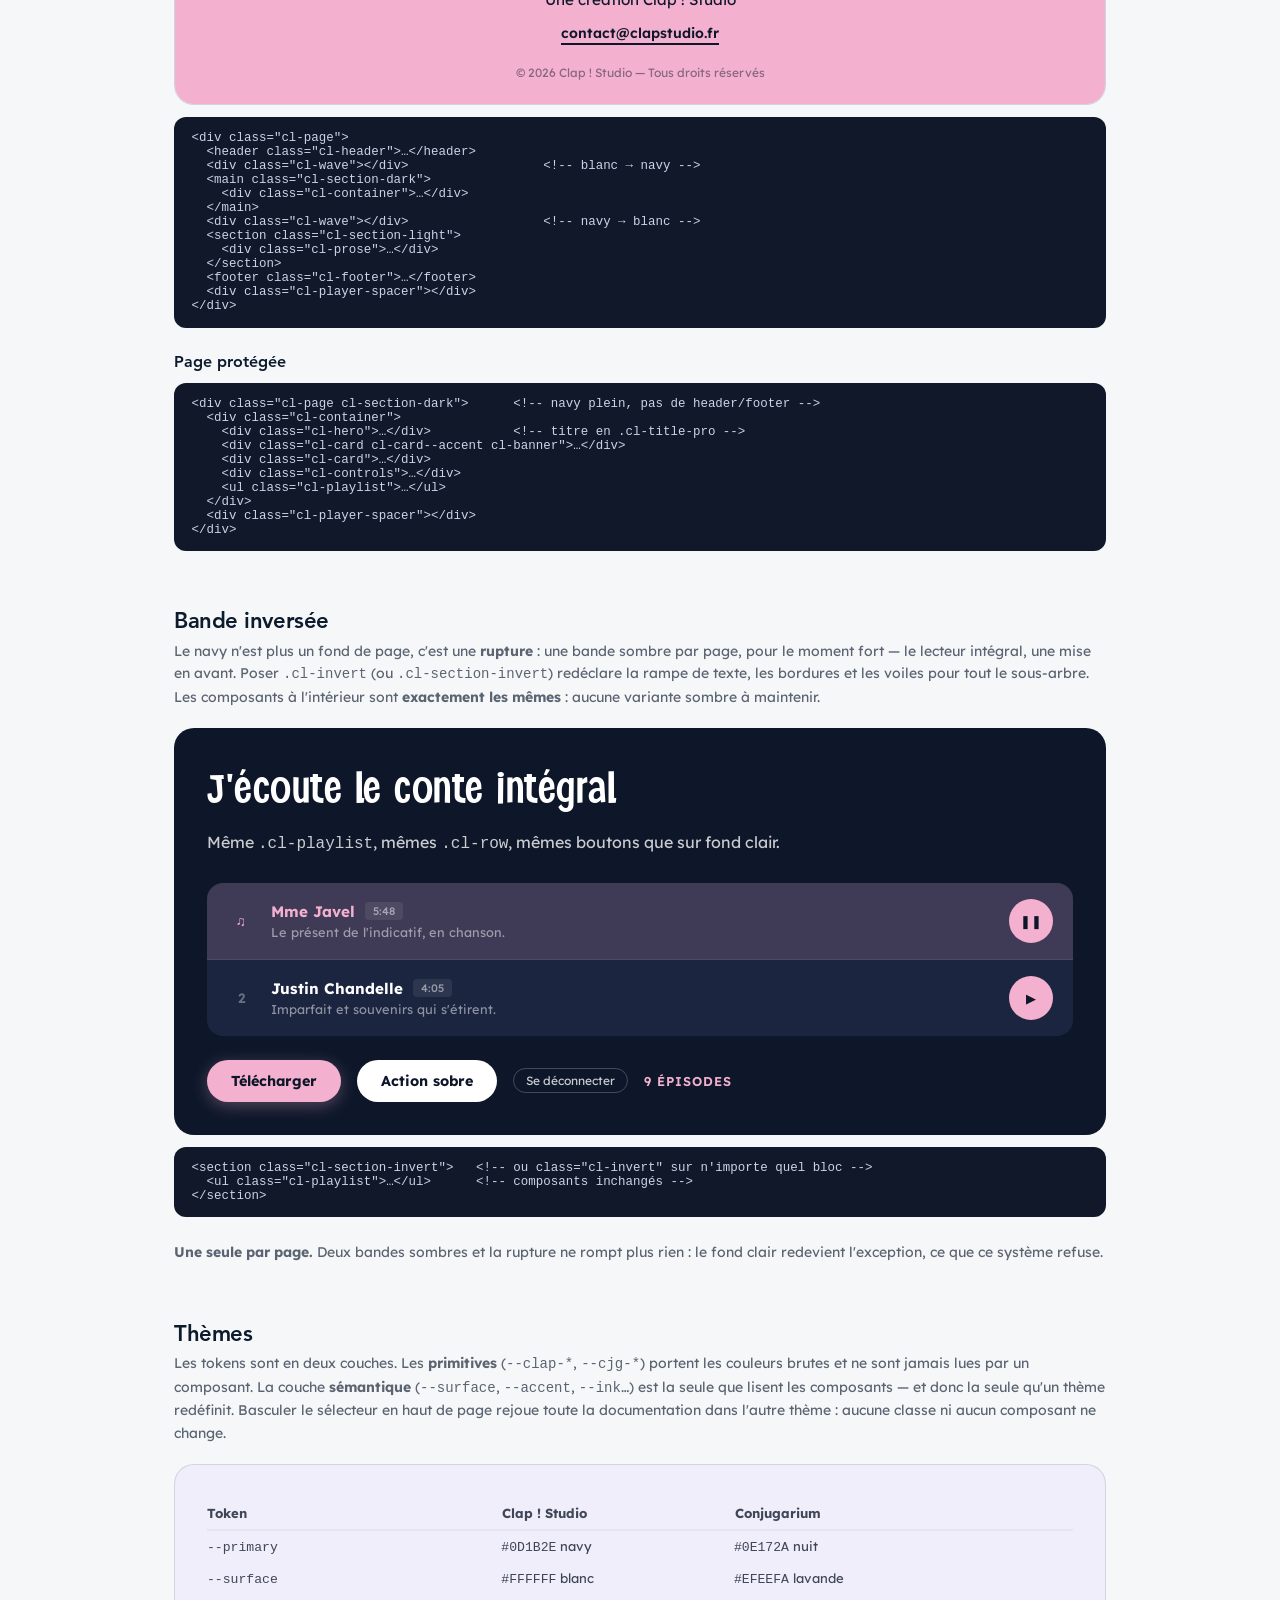
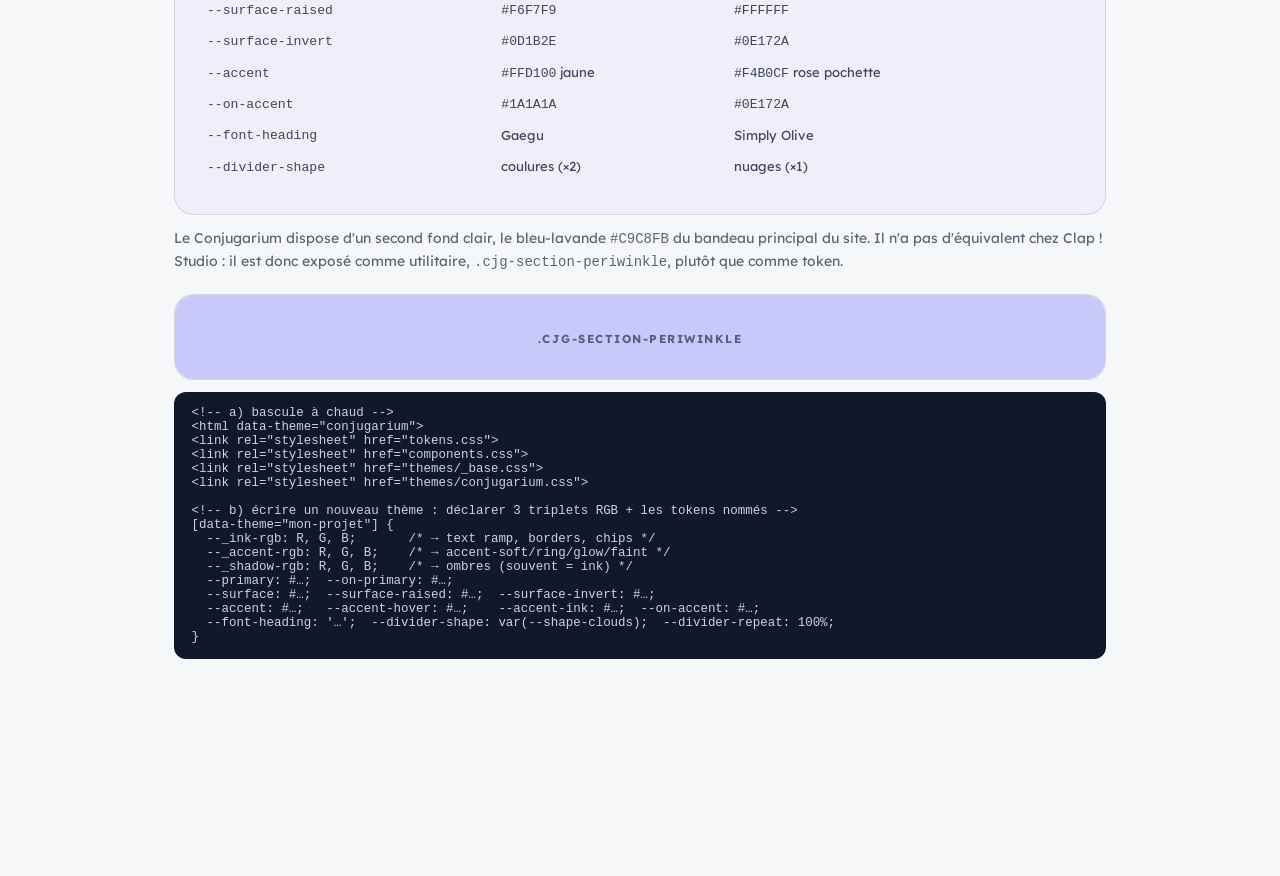
==== commit 75917696: "feat: add Observatoire des Mots theme (#33236B / #F4B0CF / #EA571B) New theme for L'Observatoire des" ====
--- a/conjugarium.html
+++ b/conjugarium.html
@@ -112,6 +112,7 @@
     <a class="sg-theme__btn" href="/clap" data-page-link="clap">Clap ! Studio</a>
     <a class="sg-theme__btn" href="/conjugarium" data-page-link="conjugarium">Conjugarium</a>
     <a class="sg-theme__btn" href="/surhumains" data-page-link="surhumains">Surhumains</a>
+    <a class="sg-theme__btn" href="/observatoire" data-page-link="observatoire">Observatoire</a>
   </div>
 </nav>
 
@@ -720,7 +721,7 @@
   if (link) link.classList.add('sg-theme__btn--on');
   // sans serveur, les chemins absolus ne résolvent pas : pointer vers le fichier voisin
   if (location.protocol === 'file:') {
-    var files = { clap: 'index.html', conjugarium: 'conjugarium.html', surhumains: 'surhumains.html' };
+    var files = { clap: 'index.html', conjugarium: 'conjugarium.html', surhumains: 'surhumains.html', observatoire: 'observatoire.html' };
     document.querySelectorAll('[data-page-link]').forEach(function (a) {
       a.setAttribute('href', files[a.dataset.pageLink]);
     });
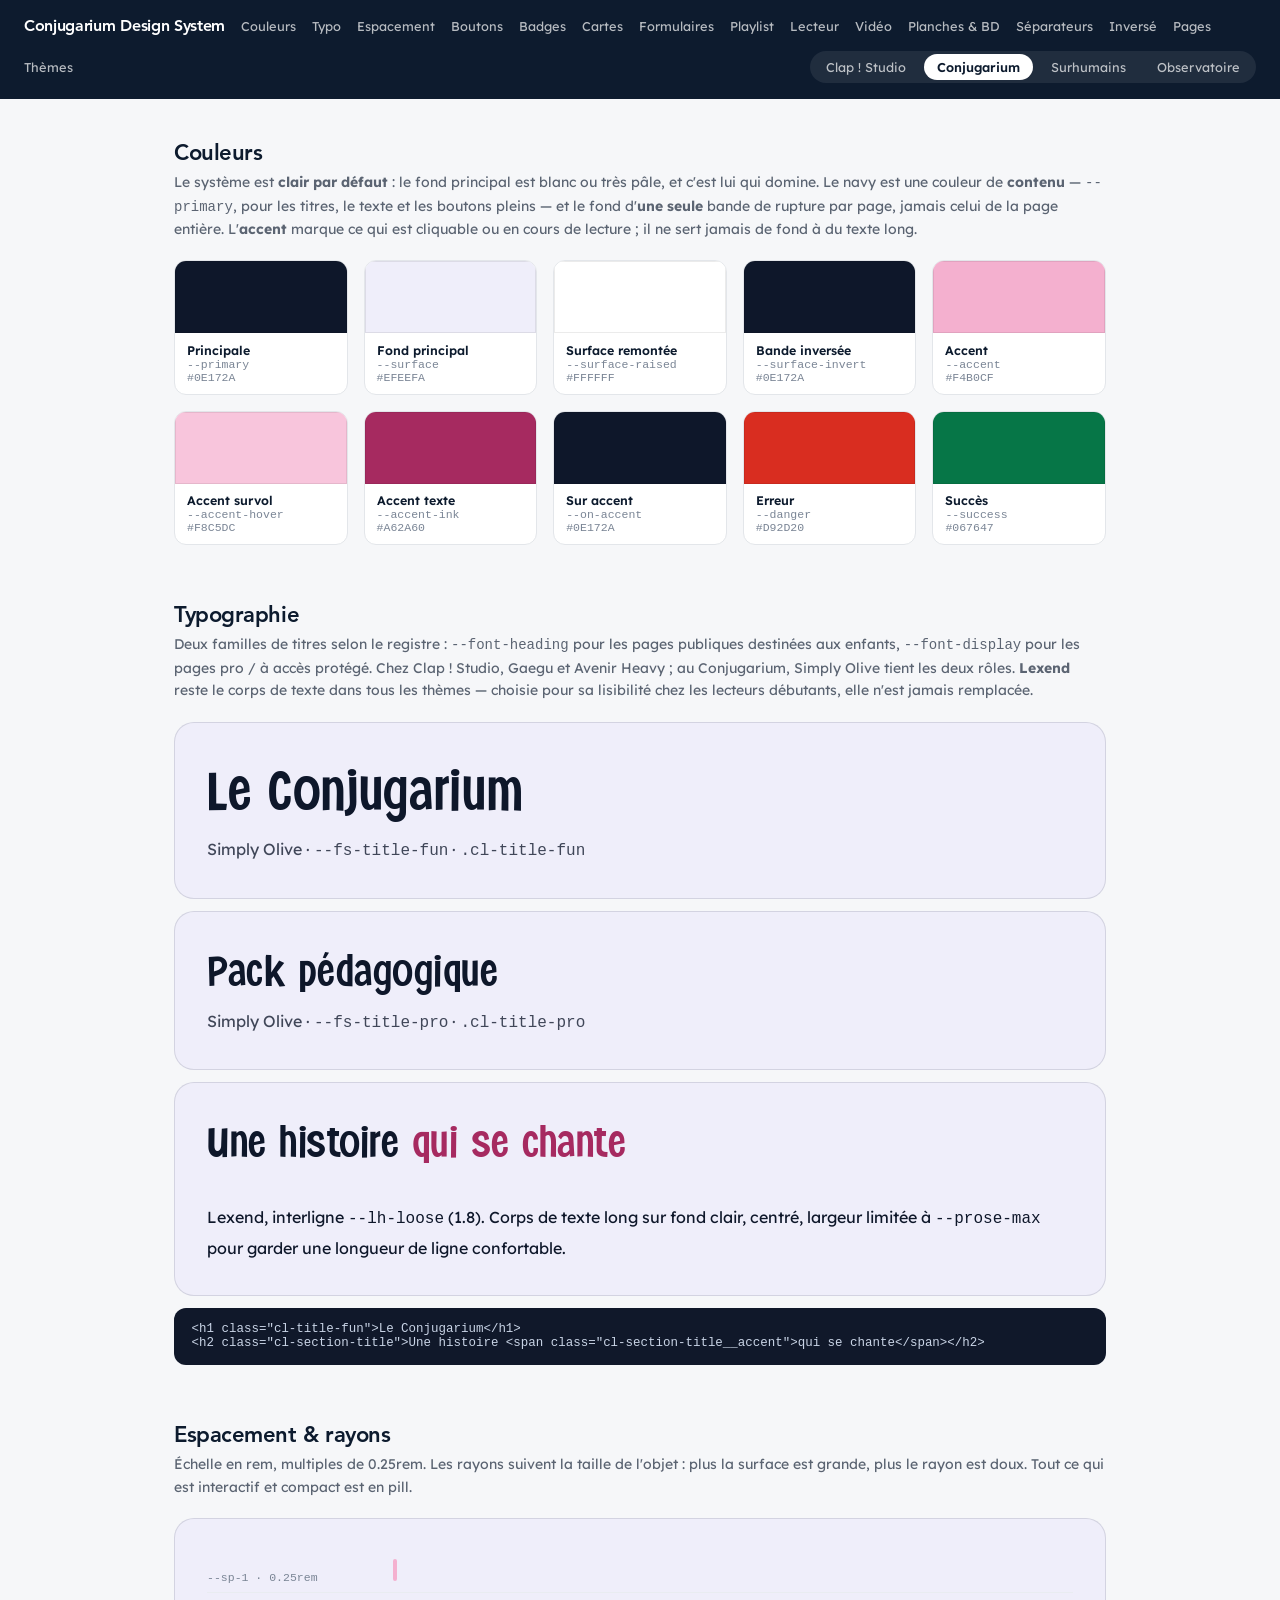
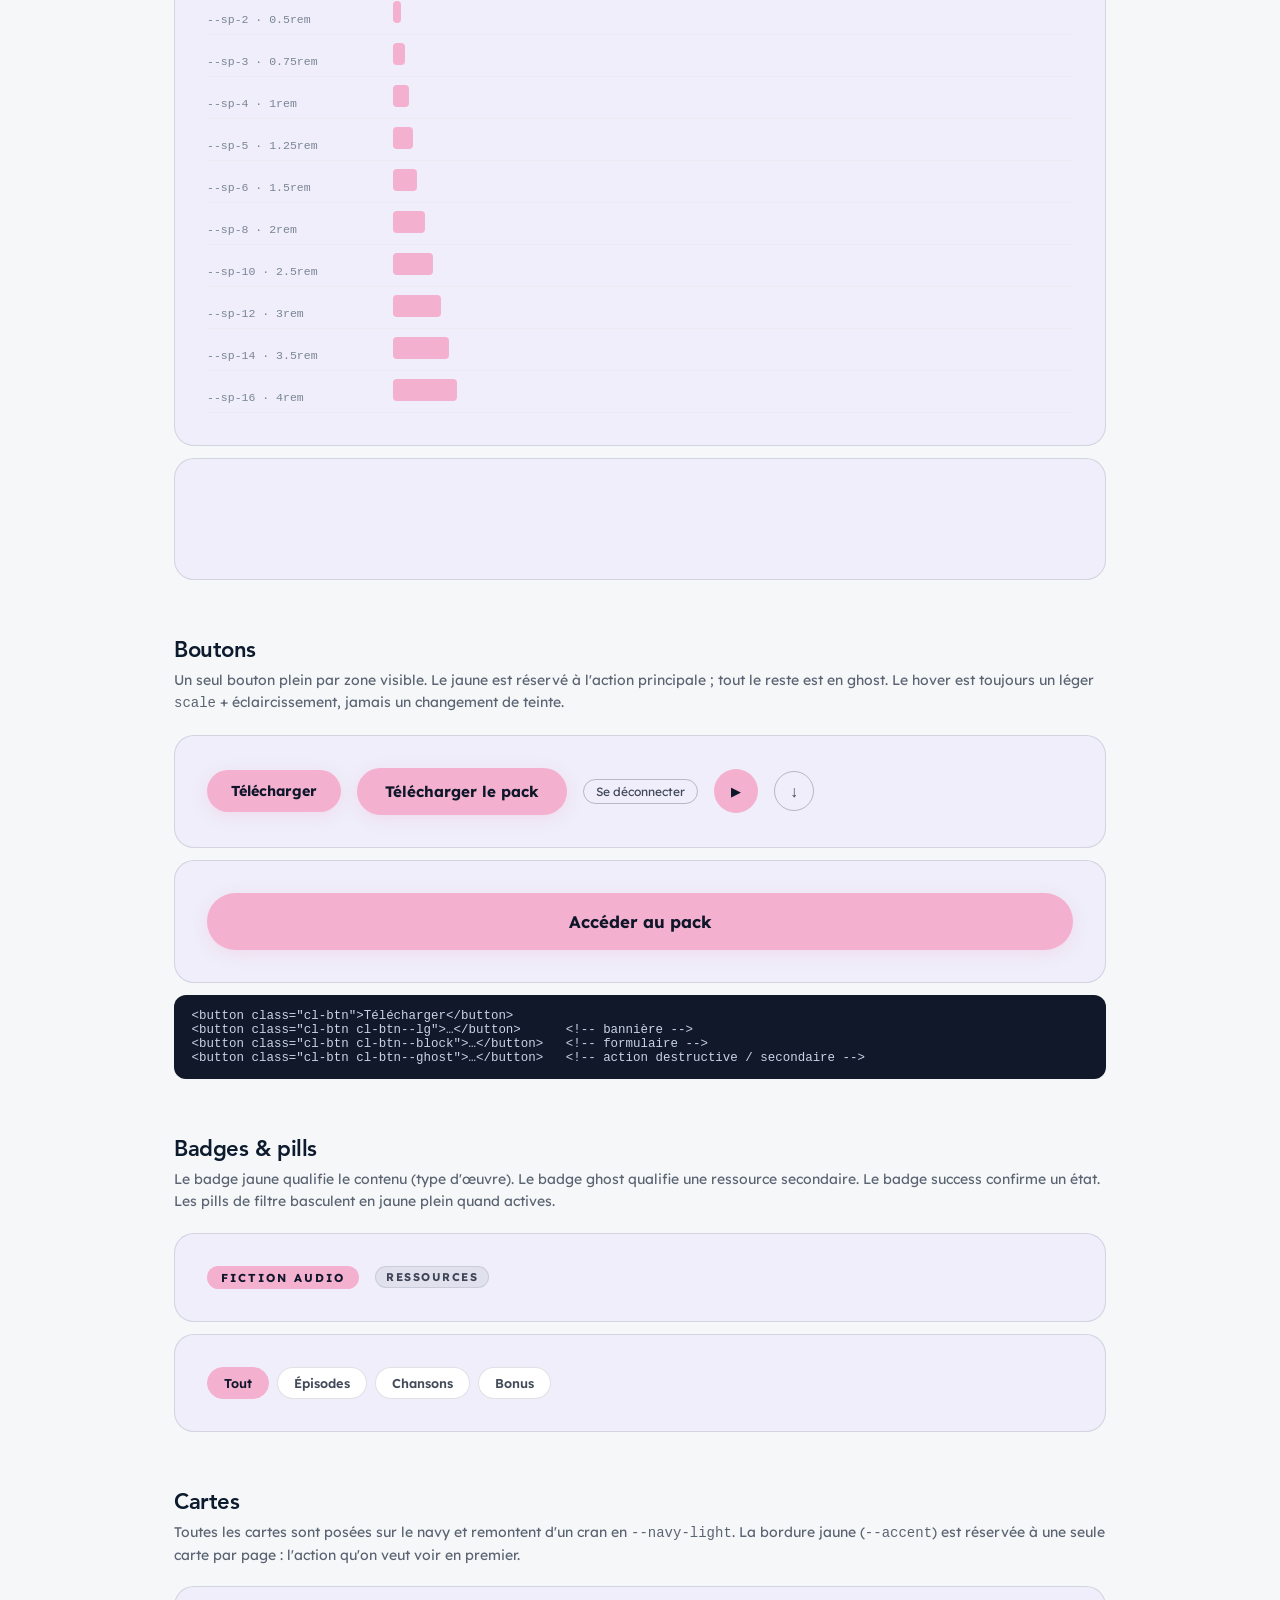
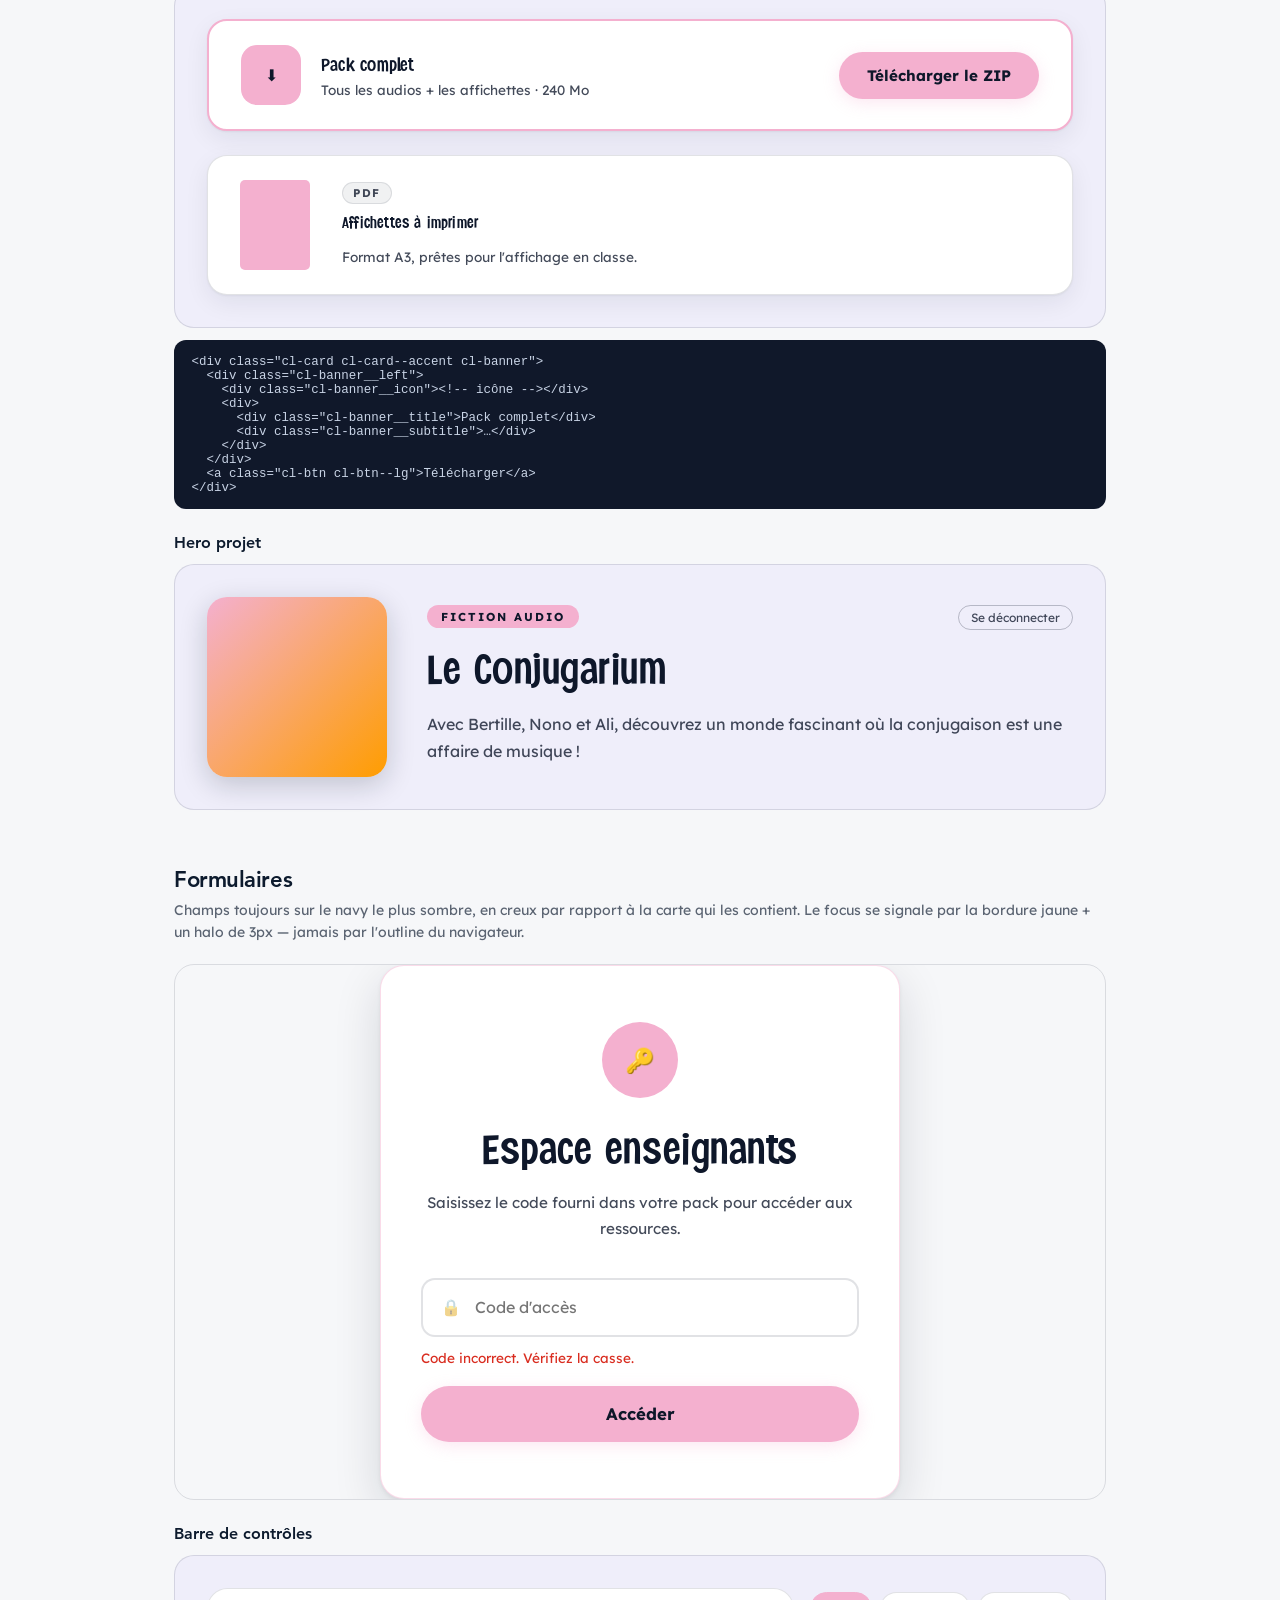
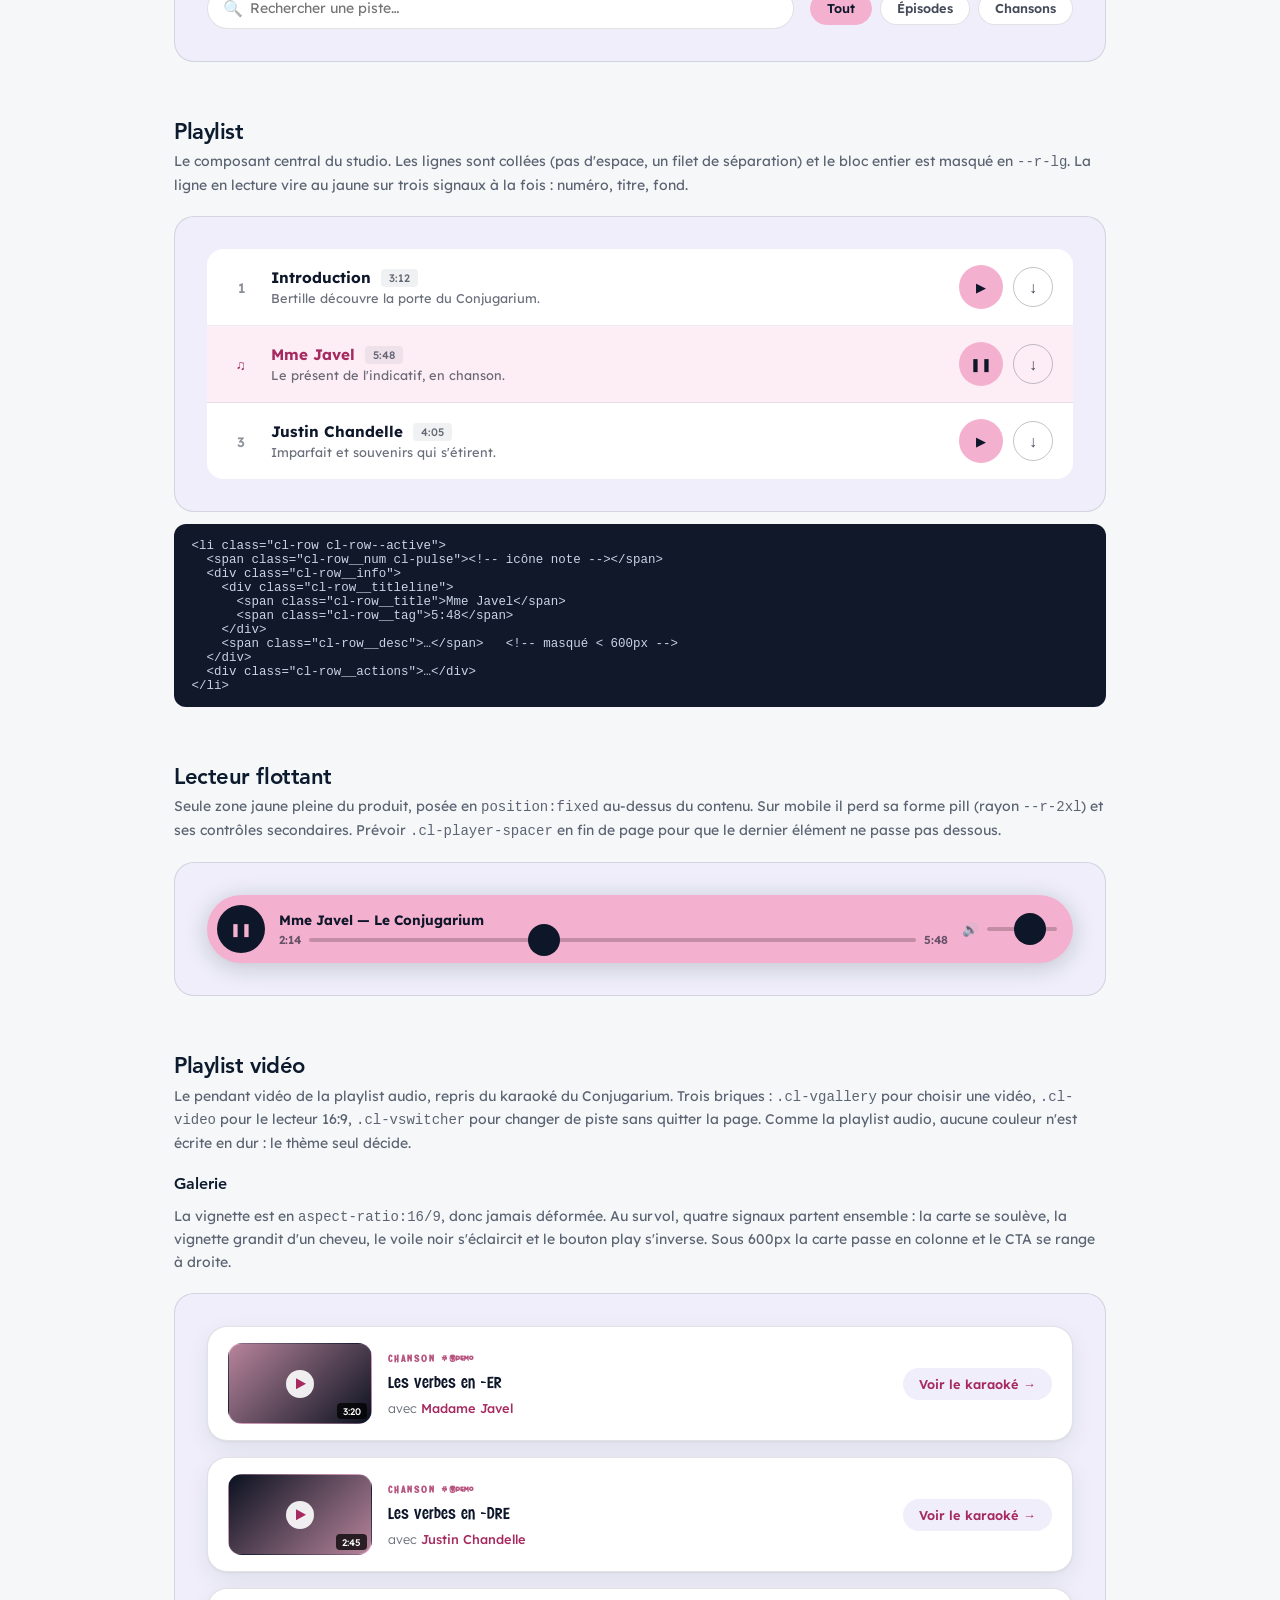
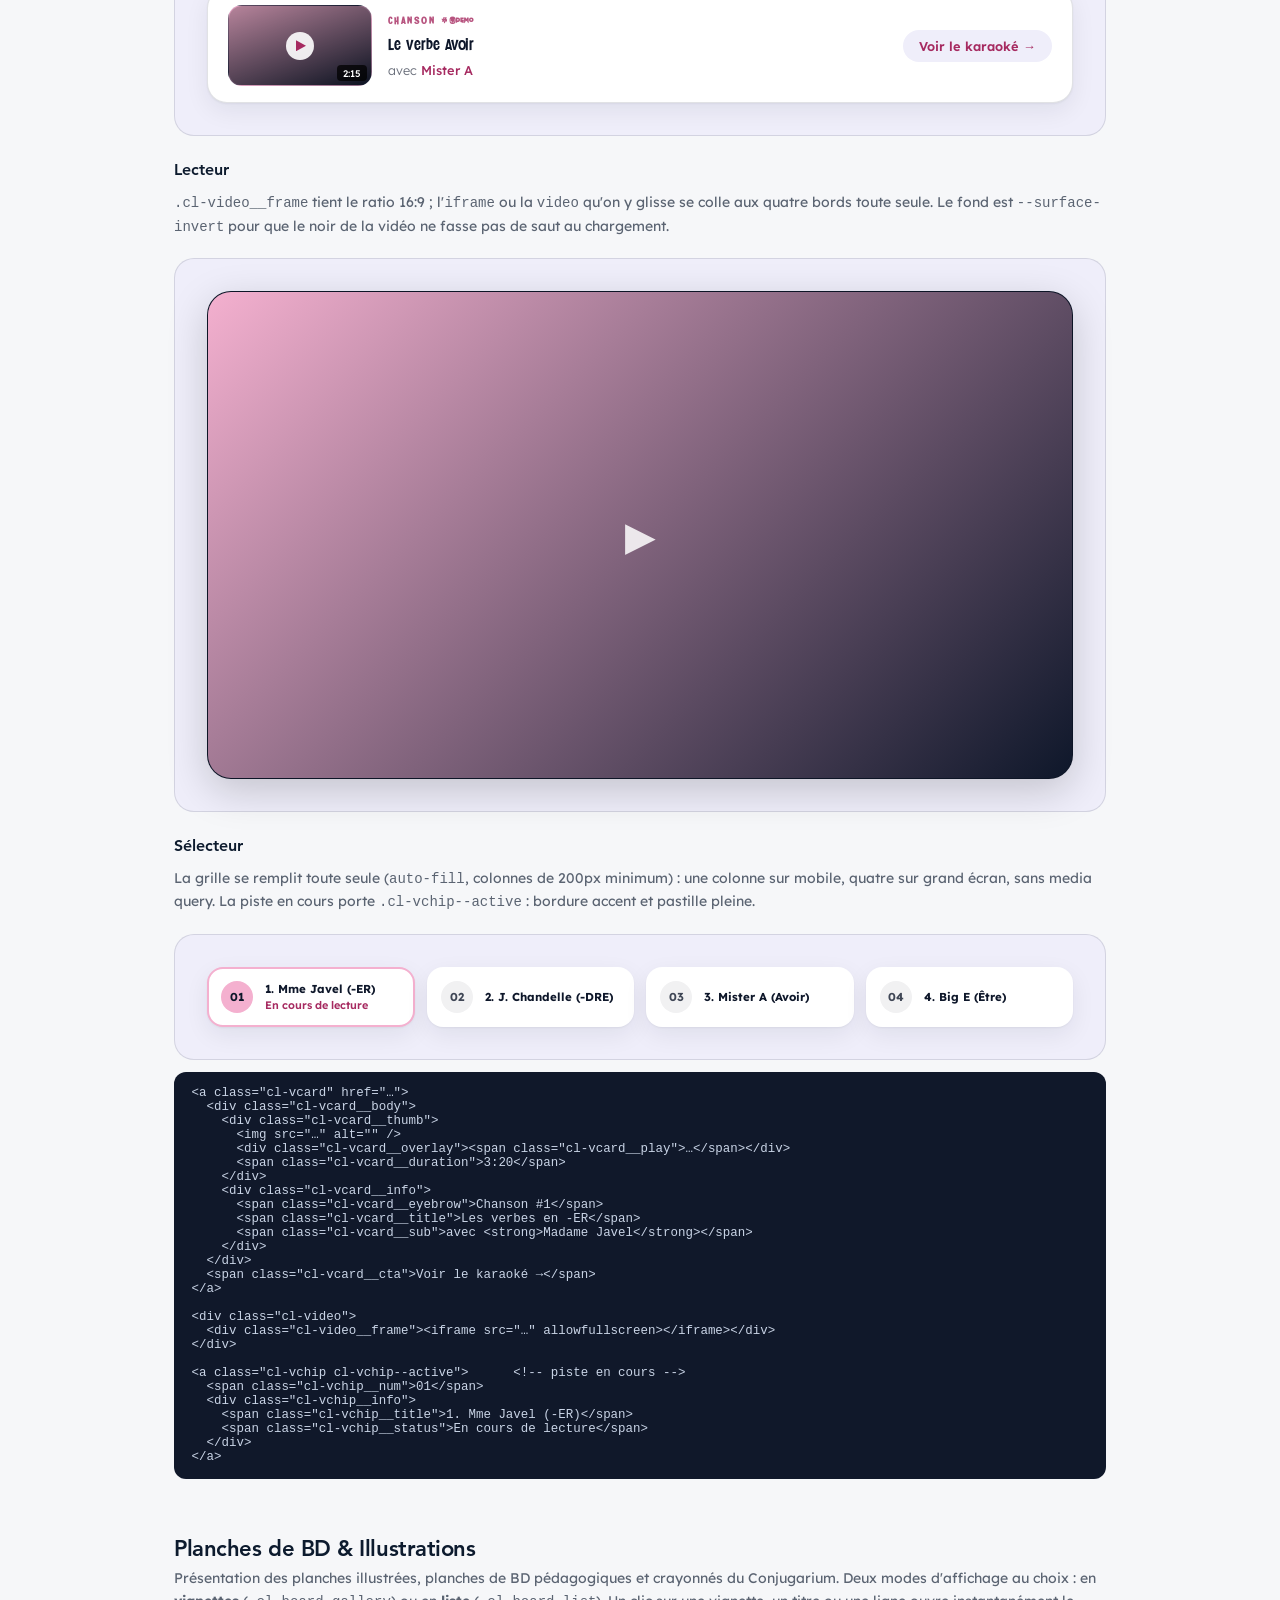
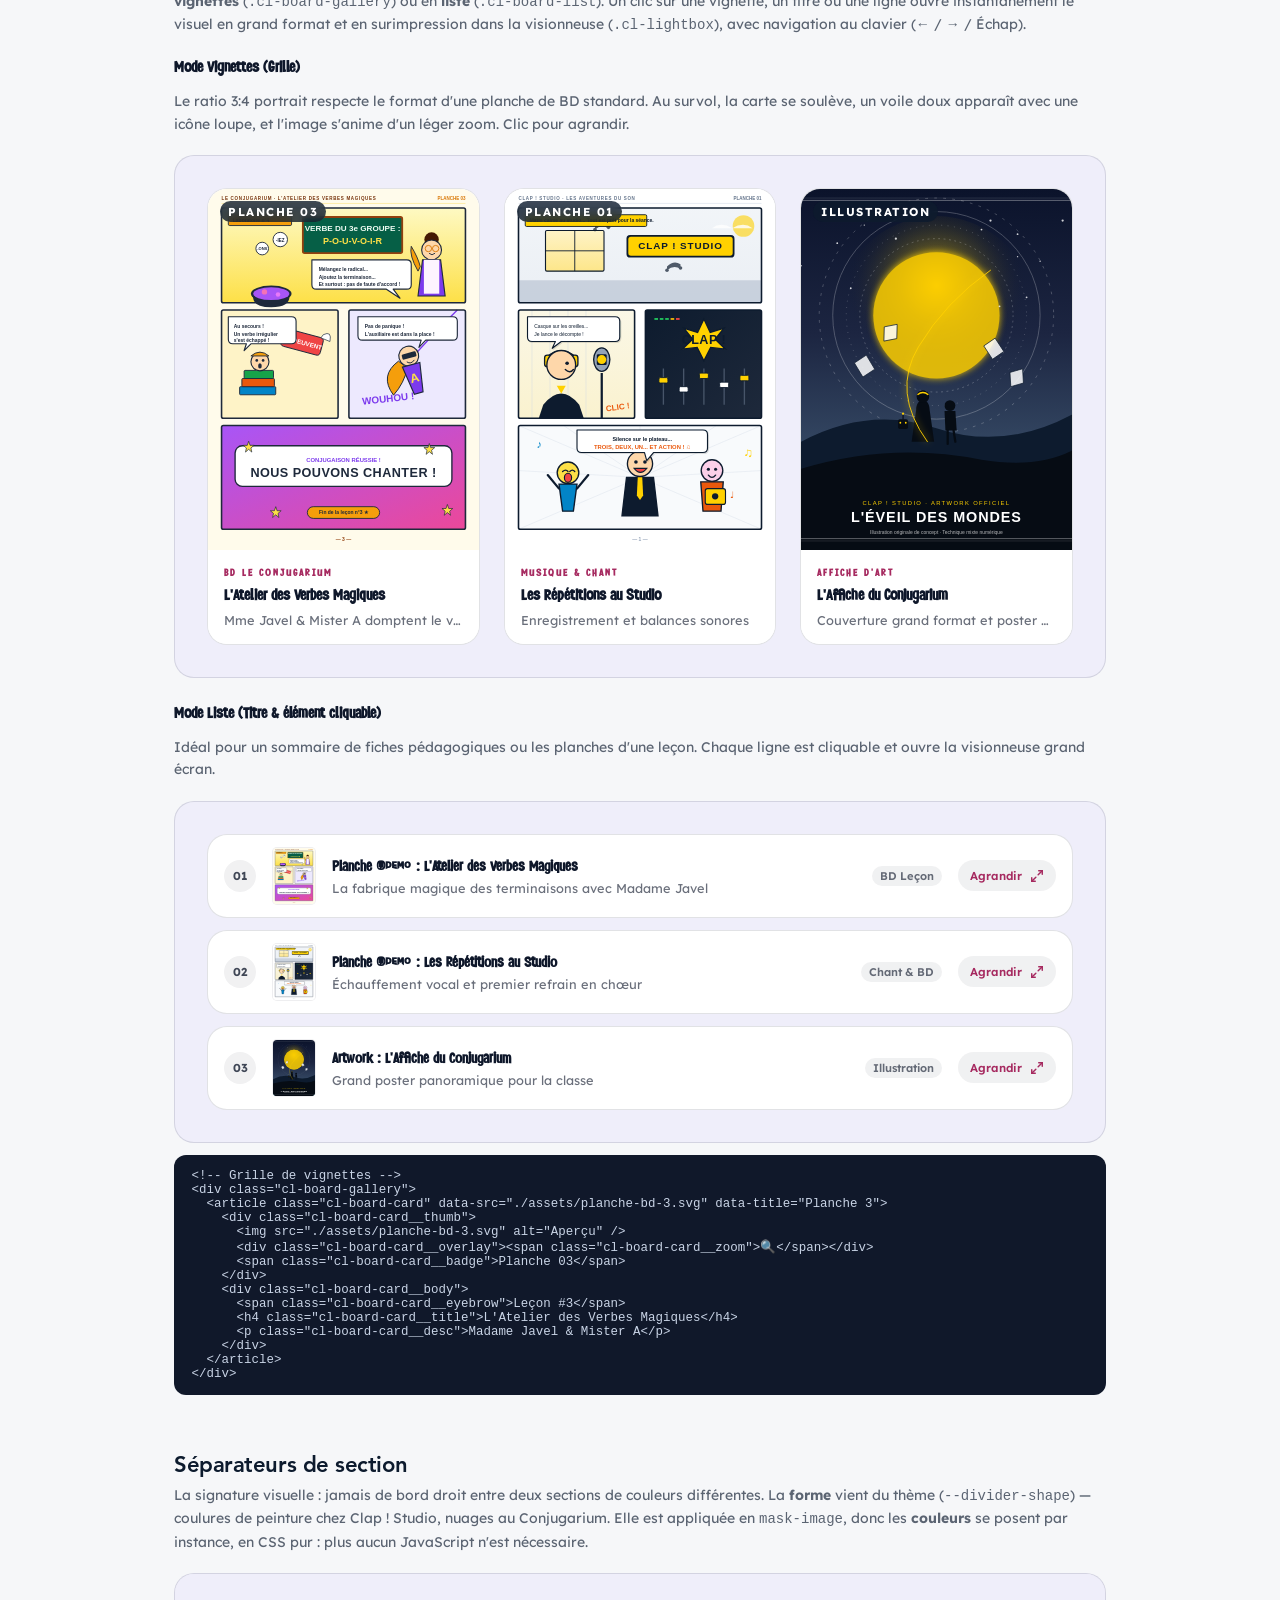
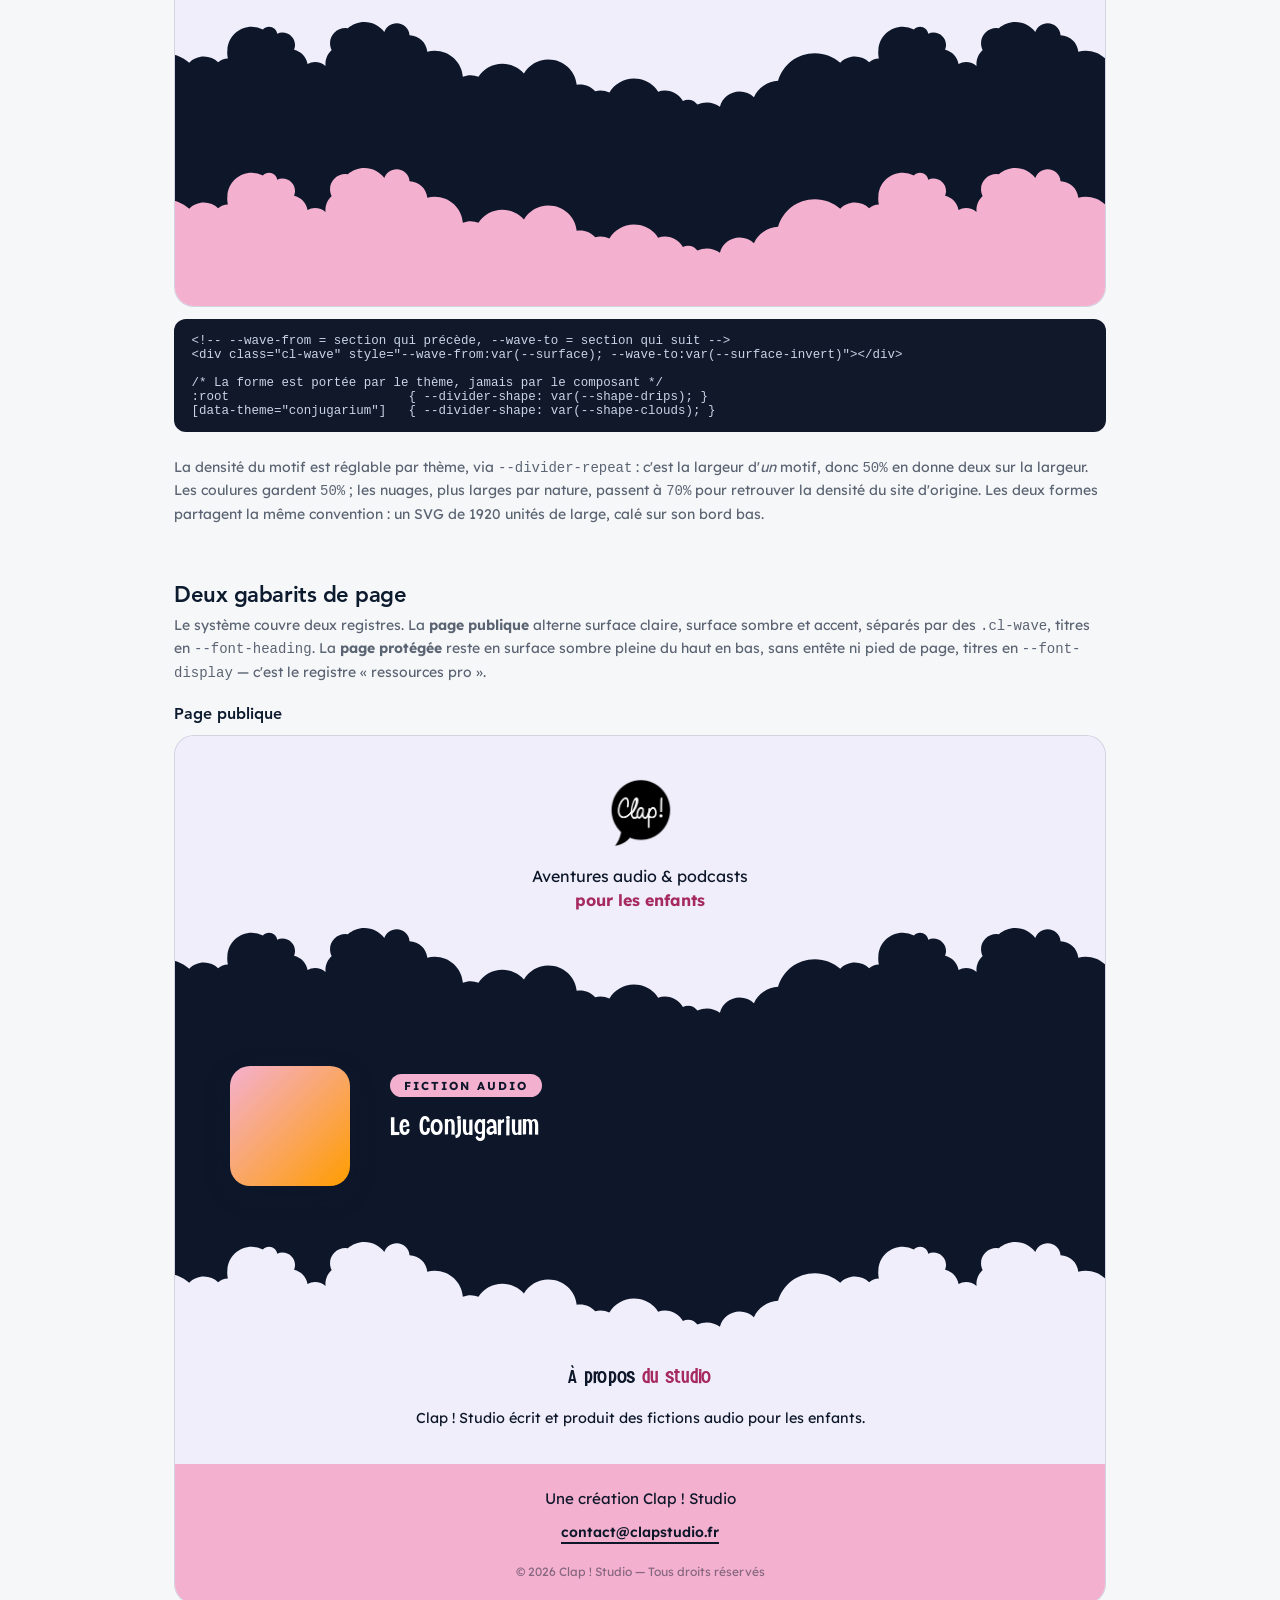
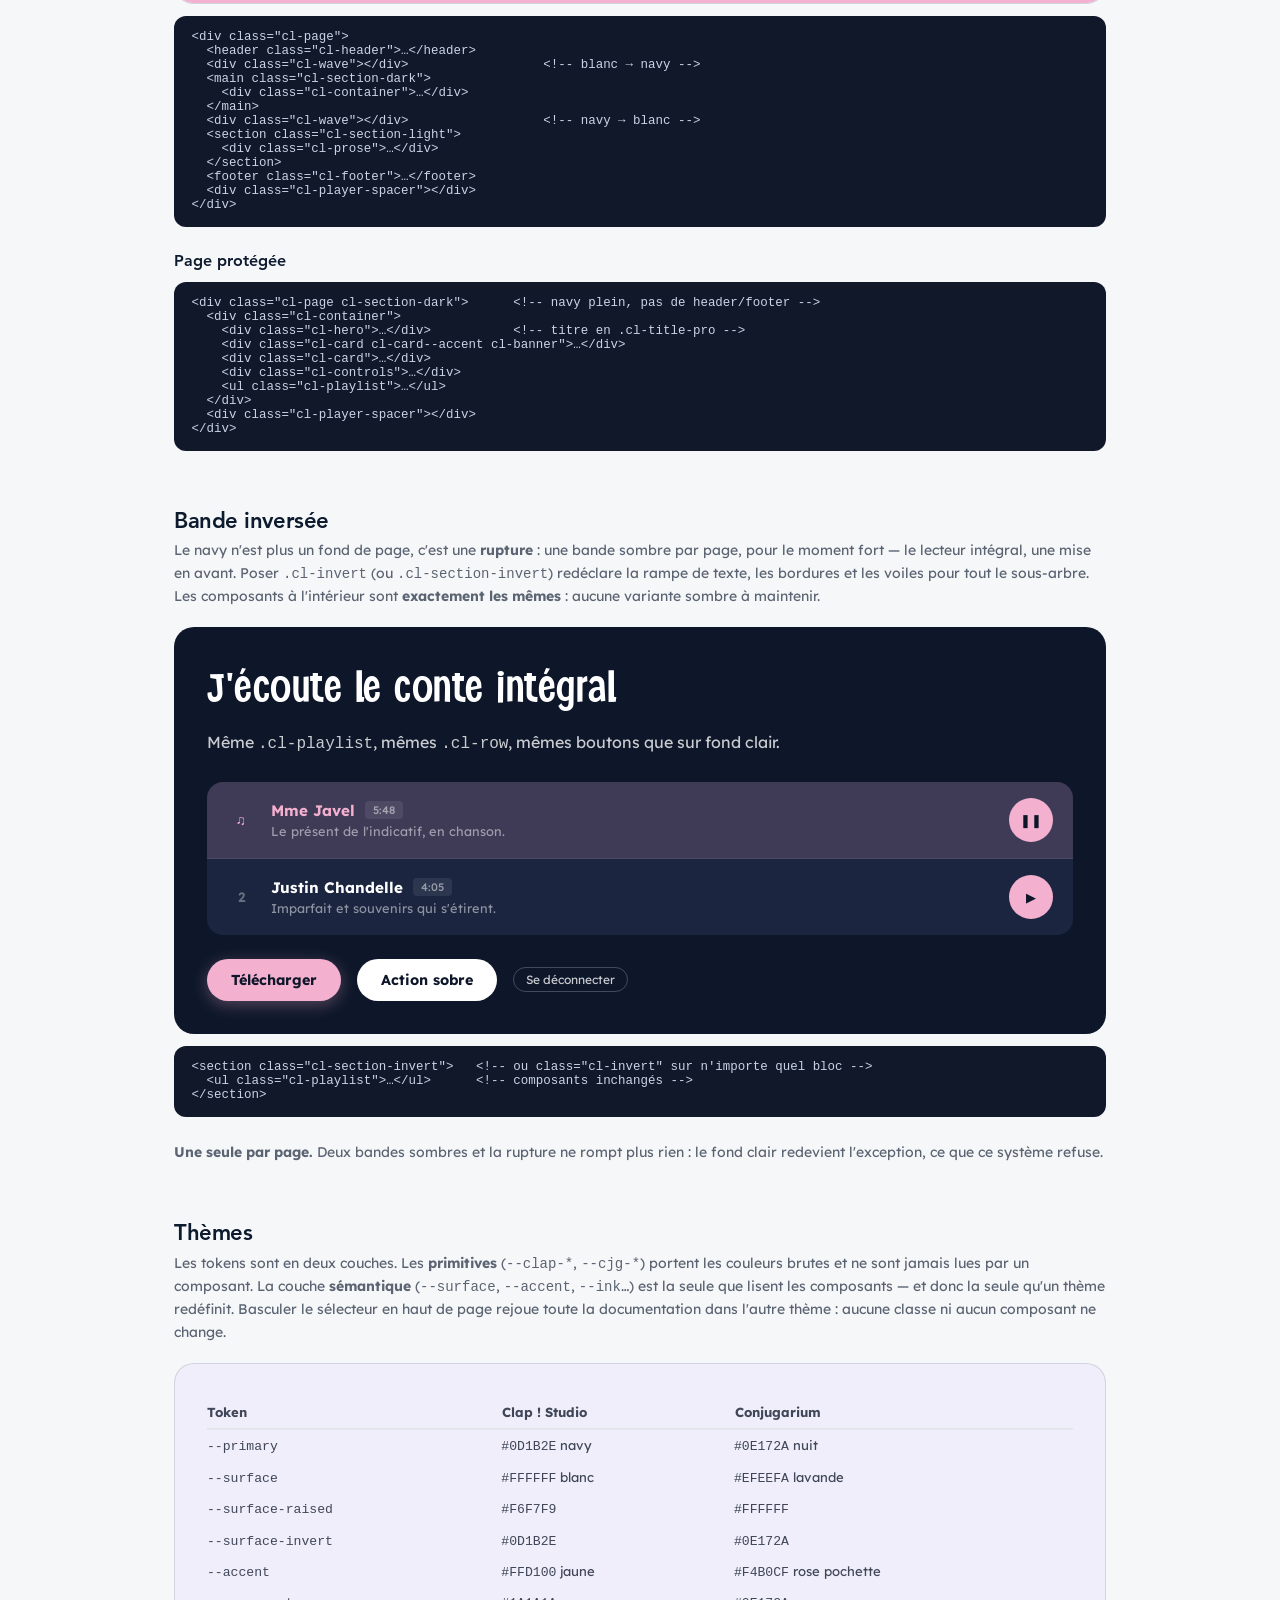
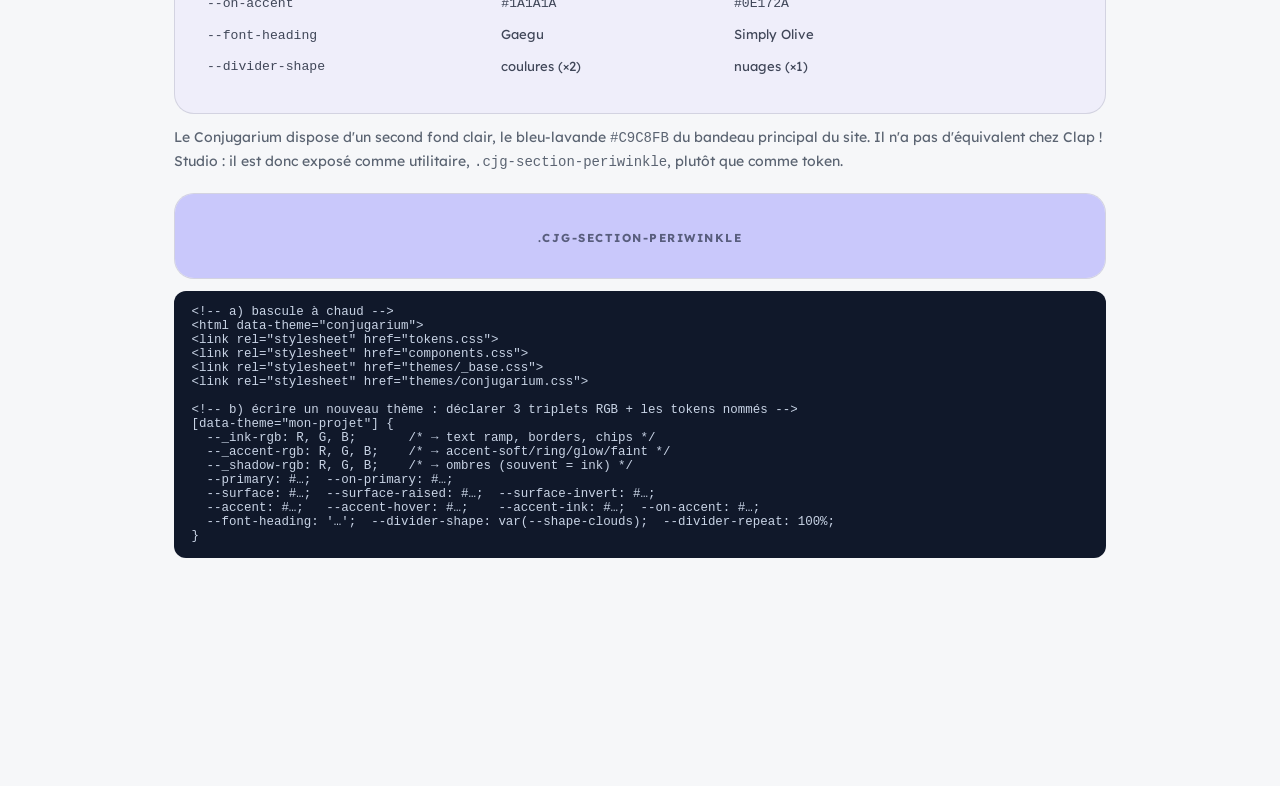
==== commit fc2a63c7: "fix: recentre cl-vcard__play, retire badge accès vérifié et compteurs d'épisodes Bouton play en tria" ====
--- a/conjugarium.html
+++ b/conjugarium.html
@@ -104,6 +104,7 @@
   <a href="#playlist">Playlist</a>
   <a href="#player">Lecteur</a>
   <a href="#video">Vidéo</a>
+  <a href="#planches">Planches & BD</a>
   <a href="#wave">Séparateurs</a>
   <a href="#invert">Inversé</a>
   <a href="#pages">Pages</a>
@@ -185,8 +186,6 @@
   <div class="sg-demo sg-demo--flow sg-demo--light">
     <span class="cl-badge">Fiction audio</span>
     <span class="cl-badge cl-badge--ghost">Ressources</span>
-    <span class="cl-badge cl-badge--success">✓ Accès vérifié</span>
-    <span class="cl-meta">9 épisodes</span>
   </div>
   <div class="sg-demo">
     <div class="cl-pills">
@@ -242,12 +241,10 @@
       <div class="cl-hero__info">
         <div class="cl-hero__badges">
           <span class="cl-badge">Fiction audio</span>
-          <span class="cl-badge cl-badge--success">✓ Accès vérifié</span>
           <button class="cl-btn cl-btn--ghost">Se déconnecter</button>
         </div>
         <h1 class="cl-title-pro">Le Conjugarium</h1>
         <p class="cl-desc">Avec Bertille, Nono et Ali, découvrez un monde fascinant où la conjugaison est une affaire de musique !</p>
-        <span class="cl-meta">9 épisodes</span>
       </div>
     </div>
   </div>
@@ -502,6 +499,142 @@
 &lt;/a&gt;</div>
 </section>
 
+<!-- ══════════ PLANCHES & ILLUSTRATIONS ══════════ -->
+<section class="sg-sec" id="planches">
+  <h2>Planches de BD &amp; Illustrations</h2>
+  <p class="sg-note">Présentation des planches illustrées, planches de BD pédagogiques et crayonnés du Conjugarium. Deux modes d'affichage au choix : en <strong>vignettes</strong> (<code>.cl-board-gallery</code>) ou en <strong>liste</strong> (<code>.cl-board-list</code>). Un clic sur une vignette, un titre ou une ligne ouvre instantanément le visuel en grand format et en surimpression dans la visionneuse (<code>.cl-lightbox</code>), avec navigation au clavier (&larr; / &rarr; / &Eacute;chap).</p>
+
+  <h3 style="font-family:'Simply Olive','Lexend',sans-serif;font-size:1.15rem;color:var(--text-1);margin-bottom:.75rem">Mode Vignettes (Grille)</h3>
+  <p class="sg-note">Le ratio 3:4 portrait respecte le format d'une planche de BD standard. Au survol, la carte se soulève, un voile doux apparaît avec une icône loupe, et l'image s'anime d'un léger zoom. Clic pour agrandir.</p>
+  <div class="sg-demo">
+    <div class="cl-board-gallery">
+      <!-- Planche 3 Conjugarium -->
+      <article class="cl-board-card" data-cl-lightbox-item data-src="./assets/planche-bd-3.svg" data-title="Planche 3 : L'Atelier des Verbes Magiques" data-caption="Dans le laboratoire de Mme Javel : la capture des verbes irréguliers du 3e groupe avec Mister A !" data-author="Dessin : Équipe Conjugarium · Couleurs pastel" data-badge="Planche 03">
+        <div class="cl-board-card__thumb">
+          <img src="./assets/planche-bd-3.svg" alt="Planche 3 : L'Atelier des Verbes Magiques" />
+          <div class="cl-board-card__overlay">
+            <span class="cl-board-card__zoom" aria-label="Agrandir la planche">
+              <svg width="20" height="20" viewBox="0 0 24 24" fill="none" stroke="currentColor" stroke-width="2.5" stroke-linecap="round" stroke-linejoin="round"><circle cx="11" cy="11" r="8"></circle><line x1="21" y1="21" x2="16.65" y2="16.65"></line><line x1="11" y1="8" x2="11" y2="14"></line><line x1="8" y1="11" x2="14" y2="11"></line></svg>
+            </span>
+          </div>
+          <span class="cl-board-card__badge">Planche 03</span>
+        </div>
+        <div class="cl-board-card__body">
+          <span class="cl-board-card__eyebrow">BD Le Conjugarium</span>
+          <h4 class="cl-board-card__title">L'Atelier des Verbes Magiques</h4>
+          <p class="cl-board-card__desc">Mme Javel &amp; Mister A domptent le verbe Pouvoir</p>
+        </div>
+      </article>
+
+      <!-- Planche 1 Studio -->
+      <article class="cl-board-card" data-cl-lightbox-item data-src="./assets/planche-bd-1.svg" data-title="Planche 1 : Les Répétitions au Studio" data-caption="Matin d'enregistrement : mise en voix des chansons de grammaire avec les choristes." data-author="Studio Clap ! · Dessin au trait" data-badge="Planche 01">
+        <div class="cl-board-card__thumb">
+          <img src="./assets/planche-bd-1.svg" alt="Planche 1 : Les Répétitions au Studio" />
+          <div class="cl-board-card__overlay">
+            <span class="cl-board-card__zoom" aria-label="Agrandir la planche">
+              <svg width="20" height="20" viewBox="0 0 24 24" fill="none" stroke="currentColor" stroke-width="2.5" stroke-linecap="round" stroke-linejoin="round"><circle cx="11" cy="11" r="8"></circle><line x1="21" y1="21" x2="16.65" y2="16.65"></line><line x1="11" y1="8" x2="11" y2="14"></line><line x1="8" y1="11" x2="14" y2="11"></line></svg>
+            </span>
+          </div>
+          <span class="cl-board-card__badge">Planche 01</span>
+        </div>
+        <div class="cl-board-card__body">
+          <span class="cl-board-card__eyebrow">Musique &amp; Chant</span>
+          <h4 class="cl-board-card__title">Les Répétitions au Studio</h4>
+          <p class="cl-board-card__desc">Enregistrement et balances sonores</p>
+        </div>
+      </article>
+
+      <!-- Illustration -->
+      <article class="cl-board-card" data-cl-lightbox-item data-src="./assets/illustration-1.svg" data-title="Artwork : L'Affiche du Conjugarium" data-caption="Illustration officielle grand format : l'univers musical et fantastique du Conjugarium réuni." data-author="Illustration originale de couverture" data-badge="Artwork">
+        <div class="cl-board-card__thumb">
+          <img src="./assets/illustration-1.svg" alt="Artwork : L'Affiche du Conjugarium" />
+          <div class="cl-board-card__overlay">
+            <span class="cl-board-card__zoom" aria-label="Agrandir l'illustration">
+              <svg width="20" height="20" viewBox="0 0 24 24" fill="none" stroke="currentColor" stroke-width="2.5" stroke-linecap="round" stroke-linejoin="round"><circle cx="11" cy="11" r="8"></circle><line x1="21" y1="21" x2="16.65" y2="16.65"></line><line x1="11" y1="8" x2="11" y2="14"></line><line x1="8" y1="11" x2="14" y2="11"></line></svg>
+            </span>
+          </div>
+          <span class="cl-board-card__badge">Illustration</span>
+        </div>
+        <div class="cl-board-card__body">
+          <span class="cl-board-card__eyebrow">Affiche d'Art</span>
+          <h4 class="cl-board-card__title">L'Affiche du Conjugarium</h4>
+          <p class="cl-board-card__desc">Couverture grand format et poster classe</p>
+        </div>
+      </article>
+    </div>
+  </div>
+
+  <h3 style="font-family:'Simply Olive','Lexend',sans-serif;font-size:1.15rem;color:var(--text-1);margin:1.5rem 0 .75rem">Mode Liste (Titre &amp; élément cliquable)</h3>
+  <p class="sg-note">Idéal pour un sommaire de fiches pédagogiques ou les planches d'une leçon. Chaque ligne est cliquable et ouvre la visionneuse grand écran.</p>
+  <div class="sg-demo">
+    <div class="cl-board-list">
+      <div class="cl-board-row" data-cl-lightbox-item data-src="./assets/planche-bd-3.svg" data-title="Planche 3 : L'Atelier des Verbes Magiques" data-caption="Dans le laboratoire de Mme Javel : la capture des verbes irréguliers du 3e groupe avec Mister A !" data-author="Équipe Conjugarium" data-badge="Planche 03">
+        <span class="cl-board-row__num">01</span>
+        <div class="cl-board-row__thumb">
+          <img src="./assets/planche-bd-3.svg" alt="Miniature Planche 3" />
+        </div>
+        <div class="cl-board-row__info">
+          <h4 class="cl-board-row__title">Planche 3 : L'Atelier des Verbes Magiques</h4>
+          <p class="cl-board-row__desc">La fabrique magique des terminaisons avec Madame Javel</p>
+        </div>
+        <span class="cl-board-row__tag">BD Leçon</span>
+        <button type="button" class="cl-board-row__cta" aria-label="Voir en grand la planche 3">
+          <span>Agrandir</span>
+          <svg width="14" height="14" viewBox="0 0 24 24" fill="none" stroke="currentColor" stroke-width="2.5" stroke-linecap="round"><polyline points="15 3 21 3 21 9"></polyline><polyline points="9 21 3 21 3 15"></polyline><line x1="21" y1="3" x2="14" y2="10"></line><line x1="3" y1="21" x2="10" y2="14"></line></svg>
+        </button>
+      </div>
+
+      <div class="cl-board-row" data-cl-lightbox-item data-src="./assets/planche-bd-1.svg" data-title="Planche 1 : Les Répétitions au Studio" data-caption="Matin d'enregistrement : mise en voix des chansons de grammaire avec les choristes." data-author="Studio Clap !" data-badge="Planche 01">
+        <span class="cl-board-row__num">02</span>
+        <div class="cl-board-row__thumb">
+          <img src="./assets/planche-bd-1.svg" alt="Miniature Planche 1" />
+        </div>
+        <div class="cl-board-row__info">
+          <h4 class="cl-board-row__title">Planche 1 : Les Répétitions au Studio</h4>
+          <p class="cl-board-row__desc">Échauffement vocal et premier refrain en chœur</p>
+        </div>
+        <span class="cl-board-row__tag">Chant &amp; BD</span>
+        <button type="button" class="cl-board-row__cta" aria-label="Voir en grand la planche 1">
+          <span>Agrandir</span>
+          <svg width="14" height="14" viewBox="0 0 24 24" fill="none" stroke="currentColor" stroke-width="2.5" stroke-linecap="round"><polyline points="15 3 21 3 21 9"></polyline><polyline points="9 21 3 21 3 15"></polyline><line x1="21" y1="3" x2="14" y2="10"></line><line x1="3" y1="21" x2="10" y2="14"></line></svg>
+        </button>
+      </div>
+
+      <div class="cl-board-row" data-cl-lightbox-item data-src="./assets/illustration-1.svg" data-title="Artwork : L'Affiche du Conjugarium" data-caption="Illustration officielle grand format : l'univers musical et fantastique du Conjugarium réuni." data-author="Illustration originale" data-badge="Artwork">
+        <span class="cl-board-row__num">03</span>
+        <div class="cl-board-row__thumb">
+          <img src="./assets/illustration-1.svg" alt="Miniature Illustration" />
+        </div>
+        <div class="cl-board-row__info">
+          <h4 class="cl-board-row__title">Artwork : L'Affiche du Conjugarium</h4>
+          <p class="cl-board-row__desc">Grand poster panoramique pour la classe</p>
+        </div>
+        <span class="cl-board-row__tag">Illustration</span>
+        <button type="button" class="cl-board-row__cta" aria-label="Voir en grand l'artwork">
+          <span>Agrandir</span>
+          <svg width="14" height="14" viewBox="0 0 24 24" fill="none" stroke="currentColor" stroke-width="2.5" stroke-linecap="round"><polyline points="15 3 21 3 21 9"></polyline><polyline points="9 21 3 21 3 15"></polyline><line x1="21" y1="3" x2="14" y2="10"></line><line x1="3" y1="21" x2="10" y2="14"></line></svg>
+        </button>
+      </div>
+    </div>
+  </div>
+
+  <div class="sg-code">&lt;!-- Grille de vignettes --&gt;
+&lt;div class="cl-board-gallery"&gt;
+  &lt;article class="cl-board-card" data-src="./assets/planche-bd-3.svg" data-title="Planche 3"&gt;
+    &lt;div class="cl-board-card__thumb"&gt;
+      &lt;img src="./assets/planche-bd-3.svg" alt="Aperçu" /&gt;
+      &lt;div class="cl-board-card__overlay"&gt;&lt;span class="cl-board-card__zoom"&gt;🔍&lt;/span&gt;&lt;/div&gt;
+      &lt;span class="cl-board-card__badge"&gt;Planche 03&lt;/span&gt;
+    &lt;/div&gt;
+    &lt;div class="cl-board-card__body"&gt;
+      &lt;span class="cl-board-card__eyebrow"&gt;Leçon #3&lt;/span&gt;
+      &lt;h4 class="cl-board-card__title"&gt;L'Atelier des Verbes Magiques&lt;/h4&gt;
+      &lt;p class="cl-board-card__desc"&gt;Madame Javel &amp; Mister A&lt;/p&gt;
+    &lt;/div&gt;
+  &lt;/article&gt;
+&lt;/div&gt;</div>
+</section>
+
 <!-- ══════════ COULURES ══════════ -->
 <section class="sg-sec" id="wave">
   <h2>Séparateurs de section</h2>
@@ -541,7 +674,6 @@
           <div class="cl-hero__info">
             <span class="cl-badge">Fiction audio</span>
             <h1 class="cl-title-fun" style="font-size:2rem">Le Conjugarium</h1>
-            <span class="cl-meta">9 épisodes</span>
           </div>
         </div>
       </div>
@@ -616,7 +748,6 @@
       <button class="cl-btn">Télécharger</button>
       <button class="cl-btn cl-btn--primary">Action sobre</button>
       <button class="cl-btn cl-btn--ghost">Se déconnecter</button>
-      <span class="cl-meta">9 épisodes</span>
     </div>
   </div>
   <div class="sg-code">&lt;section class="cl-section-invert"&gt;   &lt;!-- ou class="cl-invert" sur n'importe quel bloc --&gt;
@@ -733,6 +864,7 @@
 })();
 
 </script>
+<script src="./components.js"></script>
 
 </body>
 </html>
--- a/components.css
+++ b/components.css
@@ -627,7 +627,18 @@
   display: flex;
   align-items: center;
   justify-content: center;
+  font-size: 0; /* masque le glyphe ▶ (métriques dépendantes de la police) */
+  line-height: 0;
   transition: transform var(--t-fast), background var(--t-fast), color var(--t-fast);
+}
+/* Triangle CSS, décalé de 1px à droite pour compenser l'optique */
+.cl-vcard__play::before {
+  content: "";
+  width: 10px;
+  height: 11px;
+  margin-left: 2px;
+  background: currentColor;
+  clip-path: polygon(0 0, 100% 50%, 0 100%);
 }
 .cl-vcard:hover .cl-vcard__play {
   transform: scale(1.1);
@@ -814,6 +825,484 @@
   white-space: nowrap;
 }
 
+/* ── Planches de BD & Illustrations (Galerie, Liste & Visionneuse) ── */
+
+/* Conteneur de grille pour planches / illustrations */
+.cl-board-gallery {
+  display: grid;
+  grid-template-columns: repeat(auto-fill, minmax(220px, 1fr));
+  gap: var(--sp-6);
+}
+
+/* Carte vignette de planche BD / illustration */
+.cl-board-card {
+  display: flex;
+  flex-direction: column;
+  background: var(--surface-raised);
+  border: 1px solid var(--border-subtle);
+  border-radius: var(--r-xl);
+  overflow: hidden;
+  text-decoration: none;
+  color: inherit;
+  cursor: pointer;
+  transition: transform var(--t-base), box-shadow var(--t-base), border-color var(--t-base);
+  outline: none;
+  box-sizing: border-box;
+}
+.cl-board-card:hover,
+.cl-board-card:focus-visible {
+  box-shadow: var(--shadow-modal);
+  border-color: var(--accent-faint);
+  transform: translateY(-4px);
+}
+.cl-board-card:focus-visible {
+  box-shadow: var(--ring-focus), var(--shadow-modal);
+}
+
+/* Vignette ratio 3:4 portrait (standard planche BD) */
+.cl-board-card__thumb {
+  position: relative;
+  width: 100%;
+  aspect-ratio: 3 / 4;
+  overflow: hidden;
+  background: var(--surface-sunken);
+}
+.cl-board-card__thumb img {
+  width: 100%;
+  height: 100%;
+  object-fit: cover;
+  display: block;
+  transition: transform var(--t-base);
+}
+.cl-board-card:hover .cl-board-card__thumb img,
+.cl-board-card:focus-visible .cl-board-card__thumb img {
+  transform: scale(1.03);
+}
+
+/* Voile au survol avec bouton loupe */
+.cl-board-card__overlay {
+  position: absolute;
+  inset: 0;
+  background: rgba(13, 27, 46, 0.45);
+  display: flex;
+  align-items: center;
+  justify-content: center;
+  opacity: 0;
+  transition: opacity var(--t-fast);
+  backdrop-filter: blur(2px);
+  -webkit-backdrop-filter: blur(2px);
+}
+.cl-board-card:hover .cl-board-card__overlay,
+.cl-board-card:focus-visible .cl-board-card__overlay {
+  opacity: 1;
+}
+
+.cl-board-card__zoom {
+  width: 44px;
+  height: 44px;
+  border-radius: var(--r-round);
+  background: var(--surface);
+  color: var(--accent-ink);
+  display: flex;
+  align-items: center;
+  justify-content: center;
+  transform: scale(0.85);
+  transition: transform var(--t-fast), background var(--t-fast), color var(--t-fast);
+  box-shadow: 0 4px 14px rgba(0, 0, 0, 0.25);
+}
+.cl-board-card:hover .cl-board-card__zoom {
+  transform: scale(1);
+  background: var(--accent);
+  color: var(--on-accent);
+}
+
+/* Badge numéro / type sur la vignette */
+.cl-board-card__badge {
+  position: absolute;
+  top: var(--sp-3);
+  left: var(--sp-3);
+  background: rgba(13, 27, 46, 0.78);
+  color: #ffffff;
+  font-size: var(--fs-xs);
+  font-weight: 700;
+  padding: 3px 8px;
+  border-radius: var(--r-pill);
+  backdrop-filter: blur(4px);
+  -webkit-backdrop-filter: blur(4px);
+  letter-spacing: var(--ls-chip);
+  text-transform: uppercase;
+}
+
+/* Zone texte de la carte */
+.cl-board-card__body {
+  padding: var(--sp-4);
+  display: flex;
+  flex-direction: column;
+  gap: 4px;
+  background: var(--surface-raised);
+  min-width: 0;
+}
+
+.cl-board-card__eyebrow {
+  font-family: var(--font-heading);
+  font-size: var(--fs-xs);
+  font-weight: 700;
+  color: var(--accent-ink);
+  letter-spacing: var(--ls-label);
+  text-transform: uppercase;
+}
+
+.cl-board-card__title {
+  font-family: var(--font-heading);
+  font-size: 1.15rem;
+  color: var(--text-1);
+  line-height: 1.3;
+  overflow: hidden;
+  text-overflow: ellipsis;
+  white-space: nowrap;
+  transition: color var(--t-base);
+}
+.cl-board-card:hover .cl-board-card__title {
+  color: var(--accent-ink);
+}
+
+.cl-board-card__desc {
+  font-size: var(--fs-sm);
+  color: var(--text-3);
+  overflow: hidden;
+  text-overflow: ellipsis;
+  white-space: nowrap;
+}
+
+/* ── Liste de planches / illustrations ── */
+.cl-board-list {
+  display: flex;
+  flex-direction: column;
+  gap: var(--sp-3);
+}
+
+.cl-board-row {
+  display: flex;
+  align-items: center;
+  gap: var(--sp-4);
+  padding: var(--sp-3) var(--sp-4);
+  background: var(--surface-raised);
+  border: 1px solid var(--border-subtle);
+  border-radius: var(--r-xl);
+  text-decoration: none;
+  color: inherit;
+  cursor: pointer;
+  width: 100%;
+  box-sizing: border-box;
+  transition: transform var(--t-base), box-shadow var(--t-base), border-color var(--t-base), background var(--t-base);
+  outline: none;
+}
+.cl-board-row:hover,
+.cl-board-row:focus-visible {
+  transform: translateX(4px);
+  border-color: var(--accent-faint);
+  background: var(--surface);
+  box-shadow: var(--shadow-card);
+}
+.cl-board-row:focus-visible {
+  box-shadow: var(--ring-focus), var(--shadow-card);
+}
+
+.cl-board-row__num {
+  width: 32px;
+  height: 32px;
+  border-radius: var(--r-round);
+  background: var(--chip-bg);
+  color: var(--text-2);
+  font-size: var(--fs-xs);
+  font-weight: 700;
+  display: flex;
+  align-items: center;
+  justify-content: center;
+  flex-shrink: 0;
+  transition: background var(--t-fast), color var(--t-fast);
+}
+.cl-board-row:hover .cl-board-row__num {
+  background: var(--accent);
+  color: var(--on-accent);
+}
+
+.cl-board-row__thumb {
+  width: 44px;
+  height: 58px;
+  aspect-ratio: 3 / 4;
+  border-radius: var(--r-sm);
+  overflow: hidden;
+  background: var(--surface-sunken);
+  border: 1px solid var(--border-hairline);
+  flex-shrink: 0;
+  position: relative;
+}
+.cl-board-row__thumb img {
+  width: 100%;
+  height: 100%;
+  object-fit: cover;
+  display: block;
+}
+
+.cl-board-row__info {
+  flex: 1;
+  min-width: 0;
+  display: flex;
+  flex-direction: column;
+  gap: 2px;
+}
+.cl-board-row__title {
+  font-family: var(--font-heading);
+  font-size: 1.05rem;
+  color: var(--text-1);
+  line-height: 1.3;
+  overflow: hidden;
+  text-overflow: ellipsis;
+  white-space: nowrap;
+  transition: color var(--t-base);
+}
+.cl-board-row:hover .cl-board-row__title {
+  color: var(--accent-ink);
+}
+.cl-board-row__desc {
+  font-size: var(--fs-sm);
+  color: var(--text-3);
+  overflow: hidden;
+  text-overflow: ellipsis;
+  white-space: nowrap;
+}
+
+.cl-board-row__tag {
+  font-size: 0.7rem;
+  font-weight: 600;
+  color: var(--text-3);
+  background: var(--chip-bg);
+  padding: 3px 8px;
+  border-radius: var(--r-pill);
+  flex-shrink: 0;
+}
+
+.cl-board-row__cta {
+  display: inline-flex;
+  align-items: center;
+  gap: var(--sp-2);
+  flex-shrink: 0;
+  padding: var(--sp-2) var(--sp-3);
+  border-radius: var(--r-pill);
+  background: var(--chip-bg);
+  color: var(--accent-ink);
+  font-size: var(--fs-xs);
+  font-weight: 600;
+  transition: background var(--t-fast), color var(--t-fast), transform var(--t-fast);
+  border: none;
+}
+.cl-board-row:hover .cl-board-row__cta {
+  background: var(--accent);
+  color: var(--on-accent);
+}
+
+/* ── Visionneuse en surimpression (Lightbox) ── */
+body.cl-lightbox-open {
+  overflow: hidden;
+}
+
+.cl-lightbox {
+  position: fixed;
+  inset: 0;
+  z-index: 500;
+  display: flex;
+  align-items: center;
+  justify-content: center;
+  padding: var(--sp-4);
+  opacity: 0;
+  visibility: hidden;
+  pointer-events: none;
+  transition: opacity var(--t-base), visibility var(--t-base);
+}
+
+.cl-lightbox--active {
+  opacity: 1;
+  visibility: visible;
+  pointer-events: auto;
+}
+
+.cl-lightbox__backdrop {
+  position: absolute;
+  inset: 0;
+  background: rgba(13, 27, 46, 0.88);
+  backdrop-filter: blur(8px);
+  -webkit-backdrop-filter: blur(8px);
+  cursor: pointer;
+}
+
+.cl-lightbox__dialog {
+  position: relative;
+  z-index: 2;
+  width: 100%;
+  max-width: min(94vw, 1020px);
+  max-height: 94vh;
+  height: min(92vh, 880px);
+  display: flex;
+  flex-direction: column;
+  background: var(--surface);
+  border-radius: var(--r-2xl);
+  box-shadow: var(--shadow-modal), 0 24px 64px rgba(0, 0, 0, 0.35);
+  border: 1px solid var(--border-subtle);
+  overflow: hidden;
+  transform: scale(0.96) translateY(8px);
+  transition: transform var(--t-base);
+}
+.cl-lightbox--active .cl-lightbox__dialog {
+  transform: scale(1) translateY(0);
+}
+
+.cl-lightbox__header {
+  display: flex;
+  align-items: center;
+  justify-content: space-between;
+  padding: var(--sp-3) var(--sp-5);
+  border-bottom: 1px solid var(--border-hairline);
+  background: var(--surface);
+  gap: var(--sp-4);
+  flex-shrink: 0;
+}
+
+.cl-lightbox__meta {
+  display: flex;
+  flex-direction: column;
+  min-width: 0;
+  gap: 2px;
+}
+
+.cl-lightbox__counter {
+  font-size: var(--fs-xs);
+  font-weight: 700;
+  color: var(--accent-ink);
+  letter-spacing: var(--ls-label);
+  text-transform: uppercase;
+}
+
+.cl-lightbox__title {
+  font-family: var(--font-heading);
+  font-size: 1.25rem;
+  color: var(--text-1);
+  line-height: 1.2;
+  overflow: hidden;
+  text-overflow: ellipsis;
+  white-space: nowrap;
+}
+
+.cl-lightbox__close {
+  width: 36px;
+  height: 36px;
+  border-radius: var(--r-round);
+  border: none;
+  background: var(--chip-bg);
+  color: var(--text-1);
+  display: flex;
+  align-items: center;
+  justify-content: center;
+  cursor: pointer;
+  flex-shrink: 0;
+  transition: background var(--t-fast), color var(--t-fast), transform var(--t-fast);
+}
+.cl-lightbox__close:hover {
+  background: var(--accent);
+  color: var(--on-accent);
+  transform: rotate(90deg);
+}
+
+.cl-lightbox__stage {
+  position: relative;
+  display: flex;
+  align-items: center;
+  justify-content: center;
+  flex: 1;
+  min-height: 0;
+  padding: var(--sp-4);
+  background: var(--surface-sunken);
+  overflow: hidden;
+}
+
+.cl-lightbox__figure {
+  display: flex;
+  align-items: center;
+  justify-content: center;
+  width: 100%;
+  height: 100%;
+  min-height: 0;
+}
+
+.cl-lightbox__img {
+  width: auto;
+  height: auto;
+  max-width: 100%;
+  max-height: 100%;
+  object-fit: contain;
+  border-radius: var(--r-md);
+  box-shadow: 0 12px 36px rgba(0, 0, 0, 0.25);
+  display: block;
+  user-select: none;
+  cursor: pointer;
+}
+
+.cl-lightbox__nav {
+  position: absolute;
+  top: 50%;
+  transform: translateY(-50%);
+  width: 44px;
+  height: 44px;
+  border-radius: var(--r-round);
+  background: var(--surface);
+  color: var(--text-1);
+  border: 1px solid var(--border-subtle);
+  box-shadow: 0 4px 14px rgba(0, 0, 0, 0.18);
+  display: flex;
+  align-items: center;
+  justify-content: center;
+  cursor: pointer;
+  z-index: 10;
+  transition: transform var(--t-fast), background var(--t-fast), color var(--t-fast);
+}
+.cl-lightbox__nav:hover {
+  background: var(--accent);
+  color: var(--on-accent);
+  transform: translateY(-50%) scale(1.1);
+}
+.cl-lightbox__nav--prev {
+  left: var(--sp-4);
+}
+.cl-lightbox__nav--next {
+  right: var(--sp-4);
+}
+
+.cl-lightbox__footer {
+  display: flex;
+  align-items: center;
+  justify-content: space-between;
+  padding: var(--sp-3) var(--sp-5);
+  border-top: 1px solid var(--border-hairline);
+  background: var(--surface);
+  gap: var(--sp-4);
+  flex-shrink: 0;
+  flex-wrap: wrap;
+}
+
+.cl-lightbox__caption {
+  font-size: var(--fs-sm);
+  color: var(--text-2);
+  line-height: var(--lh-normal);
+  flex: 1;
+  min-width: 200px;
+}
+
+.cl-lightbox__credit {
+  font-size: var(--fs-xs);
+  color: var(--text-3);
+  font-weight: 500;
+}
+
 /* ── Footer ── */
 .cl-footer {
   background: var(--accent);
@@ -859,4 +1348,17 @@
 
   .cl-player { border-radius: var(--r-2xl); padding: 10px 12px; bottom: 12px; }
   .cl-player__side { display: none; }
-}
+
+  .cl-board-gallery { grid-template-columns: repeat(auto-fill, minmax(140px, 1fr)); gap: var(--sp-3); }
+  .cl-board-card__body { padding: var(--sp-3); }
+  .cl-board-card__title { font-size: 1rem; }
+  .cl-board-row { padding: var(--sp-2) var(--sp-3); gap: var(--sp-3); }
+  .cl-board-row__desc, .cl-board-row__tag { display: none; }
+  .cl-lightbox { padding: var(--sp-2); }
+  .cl-lightbox__dialog { max-height: 96vh; border-radius: var(--r-xl); }
+  .cl-lightbox__header, .cl-lightbox__footer { padding: var(--sp-2) var(--sp-3); }
+  .cl-lightbox__stage { padding: var(--sp-2); }
+  .cl-lightbox__nav { width: 36px; height: 36px; }
+  .cl-lightbox__nav--prev { left: var(--sp-2); }
+  .cl-lightbox__nav--next { right: var(--sp-2); }
+}
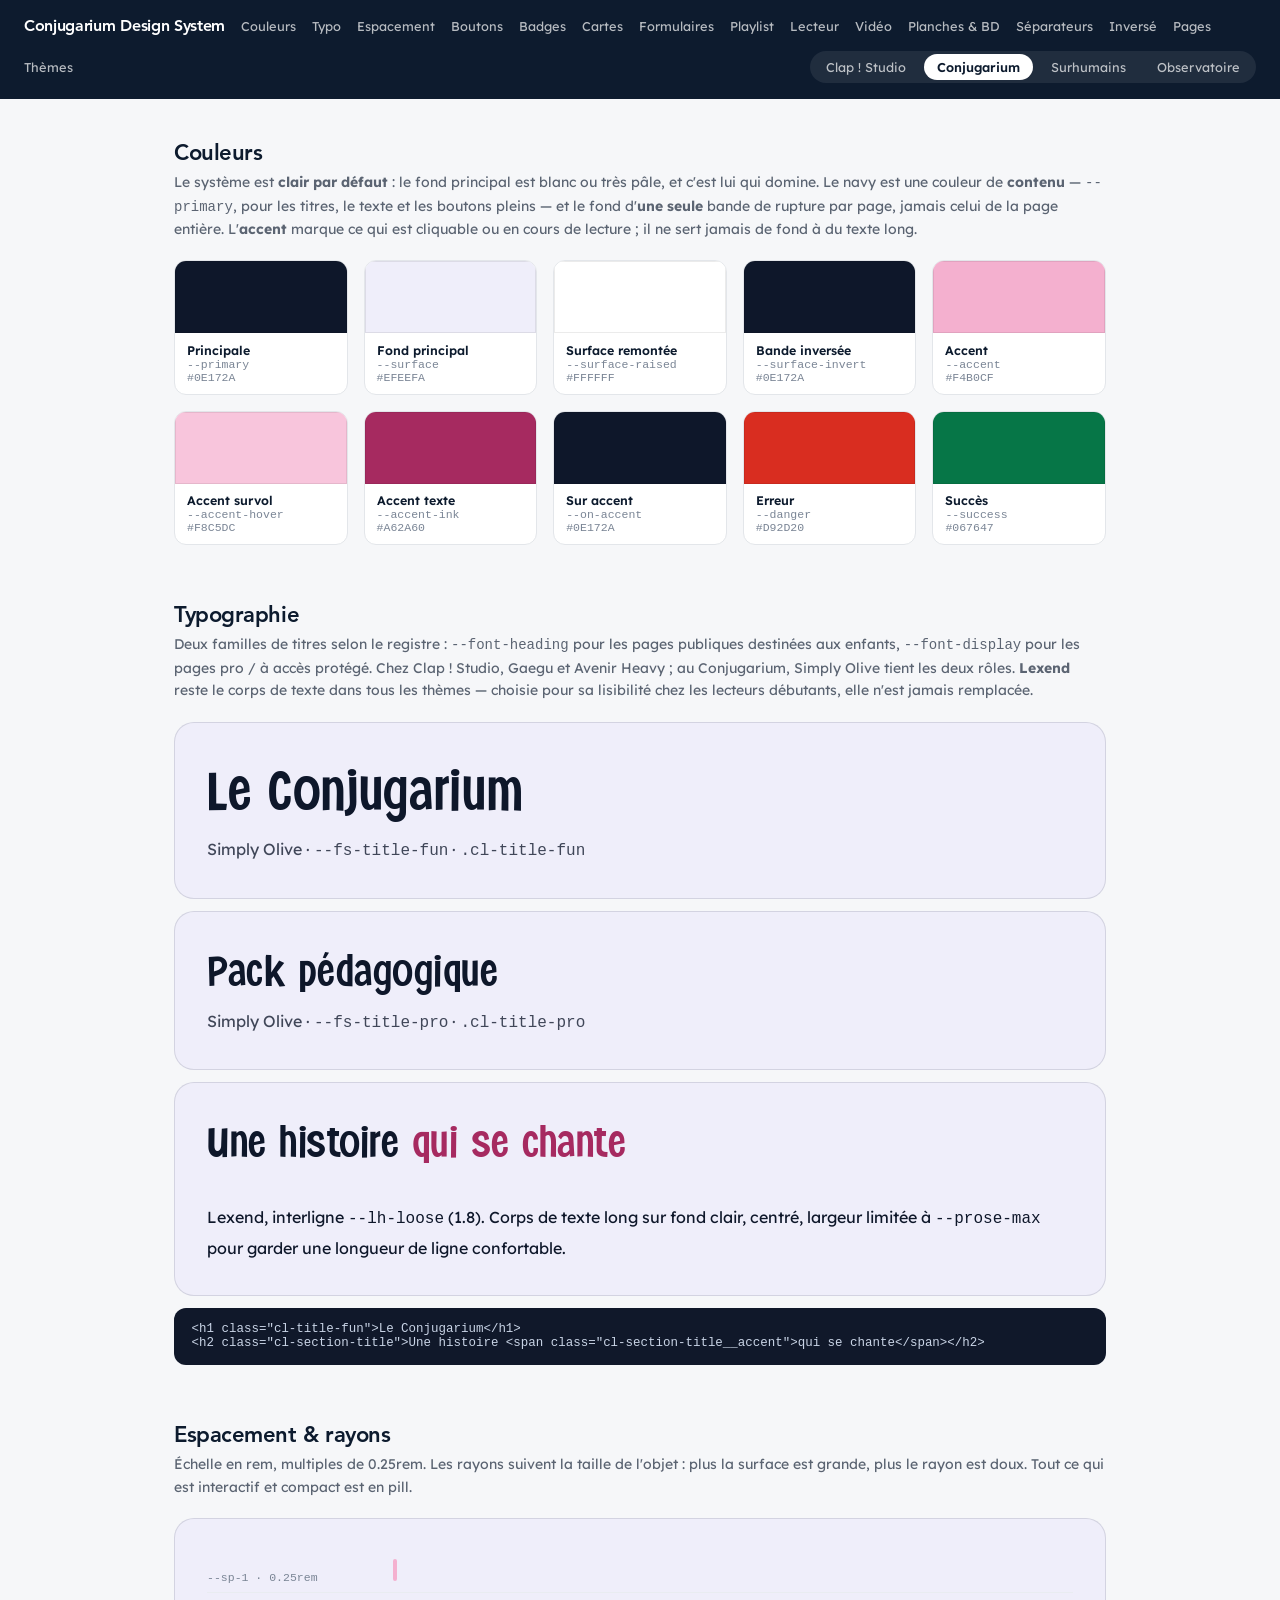
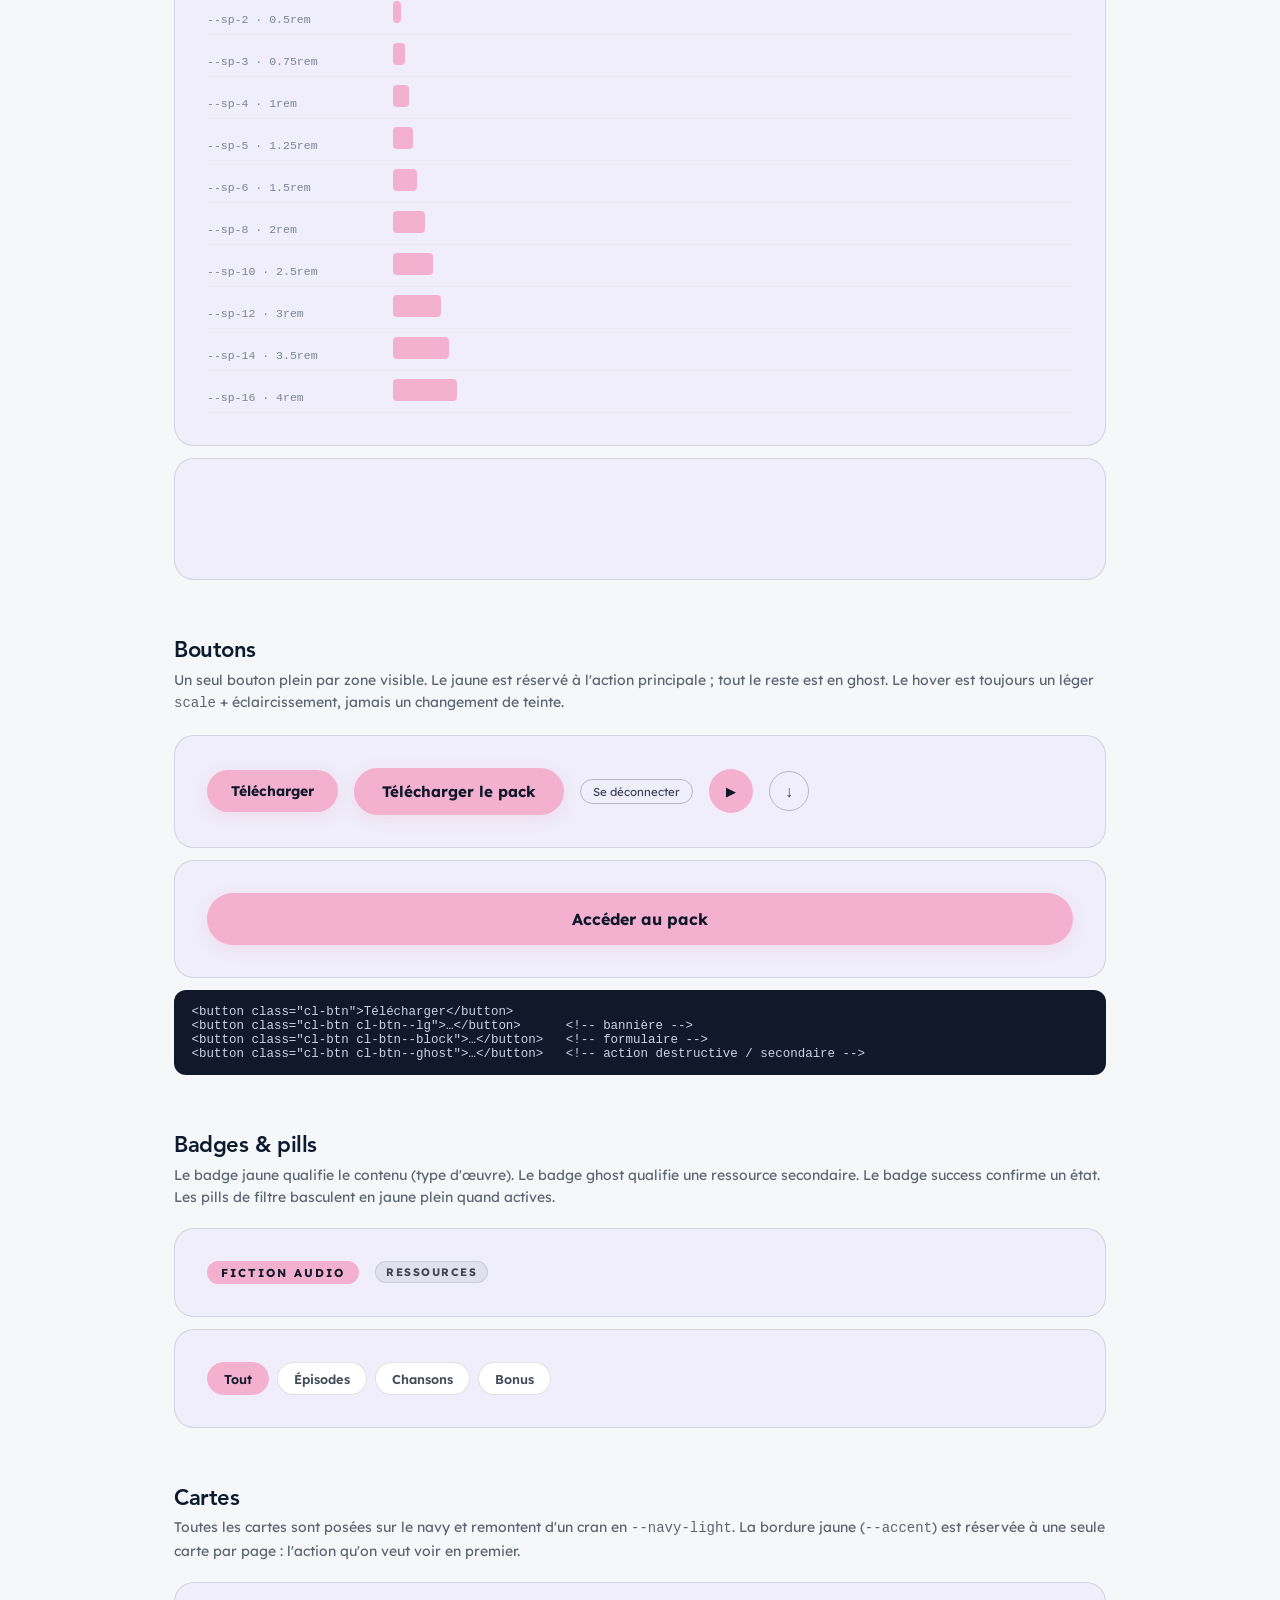
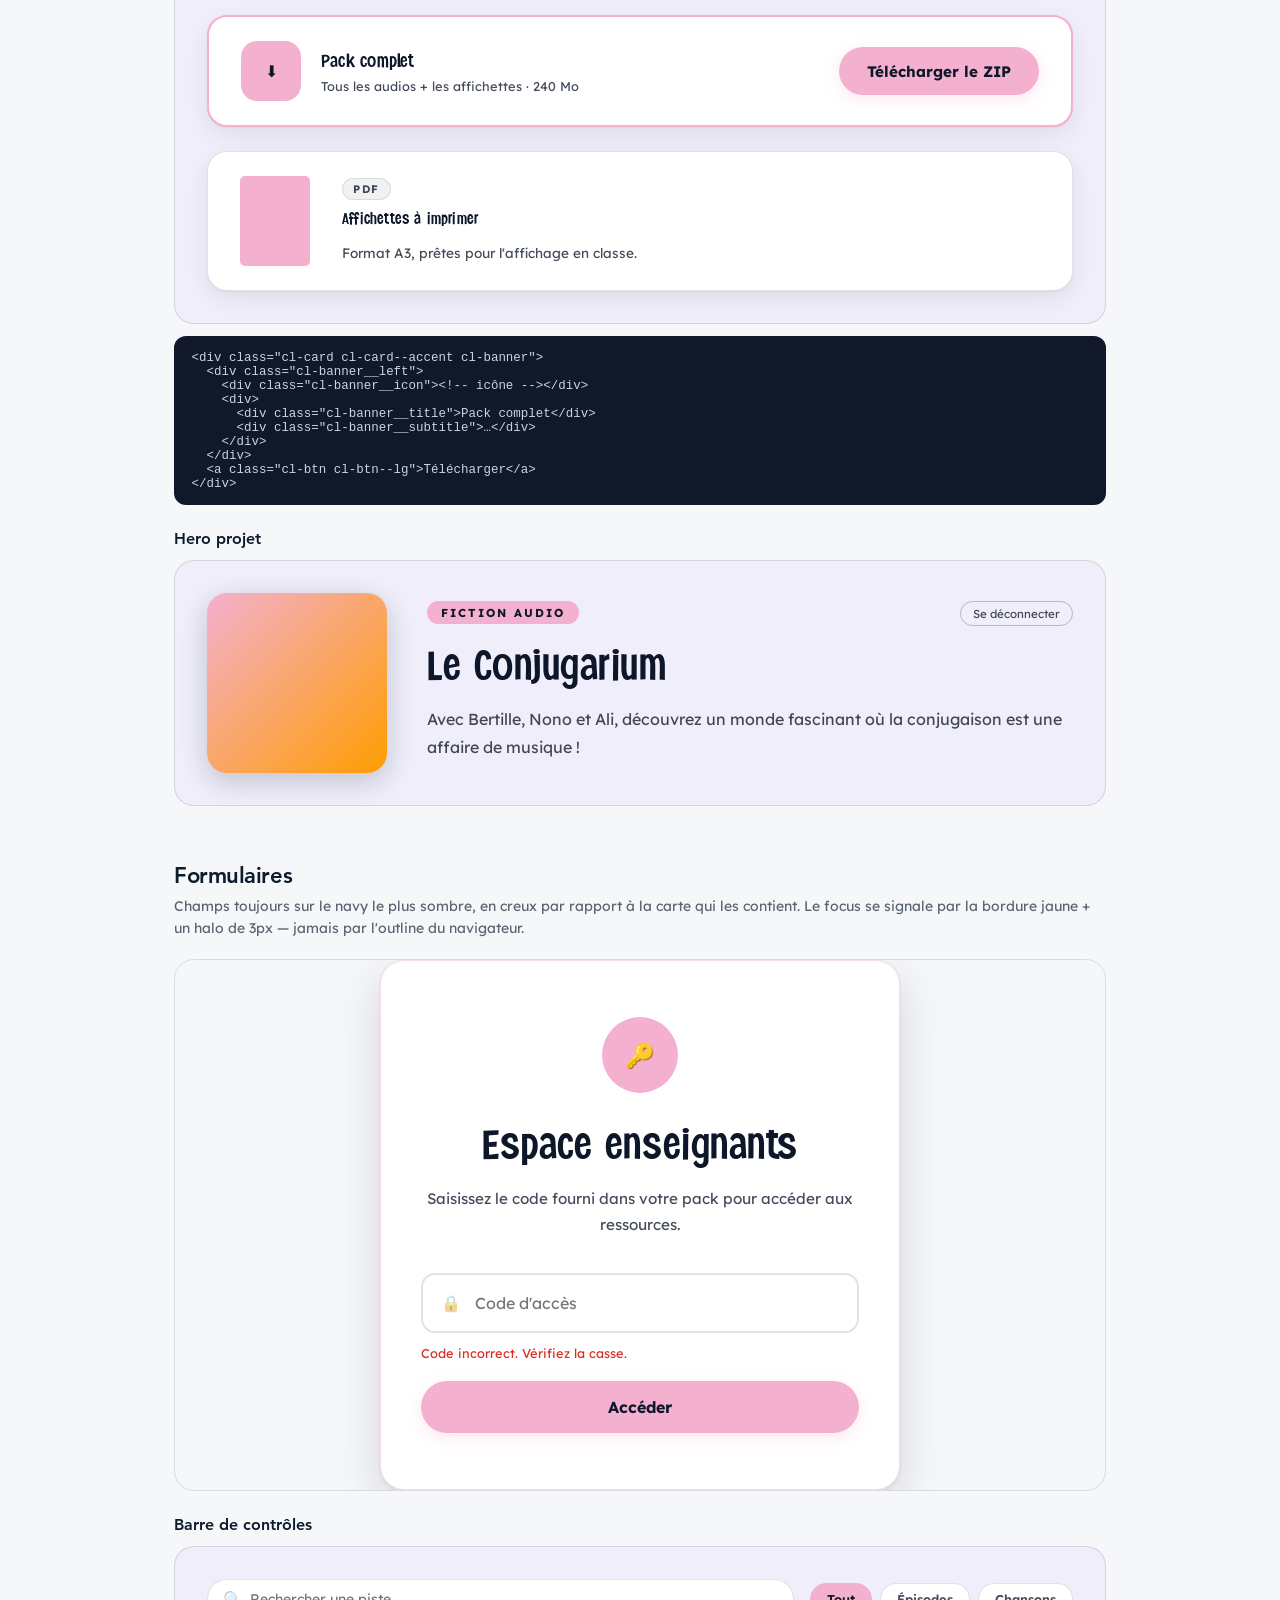
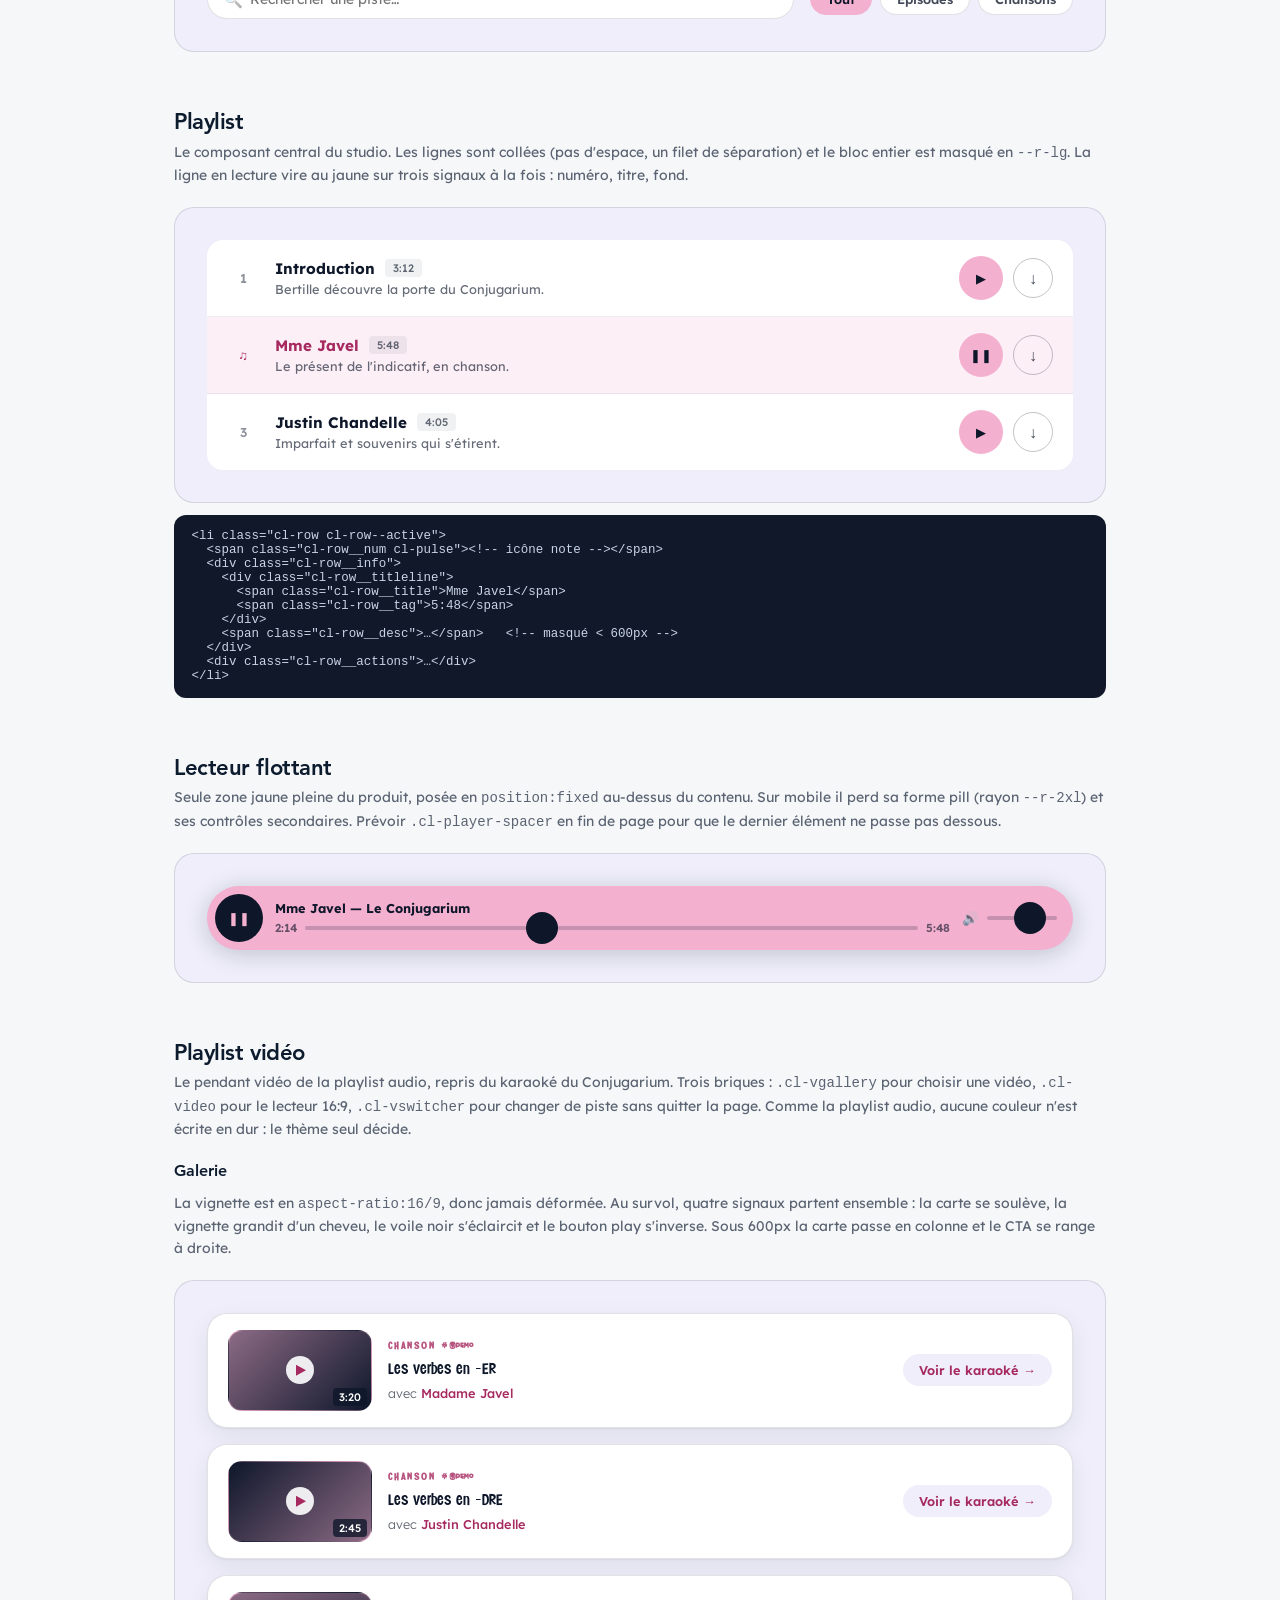
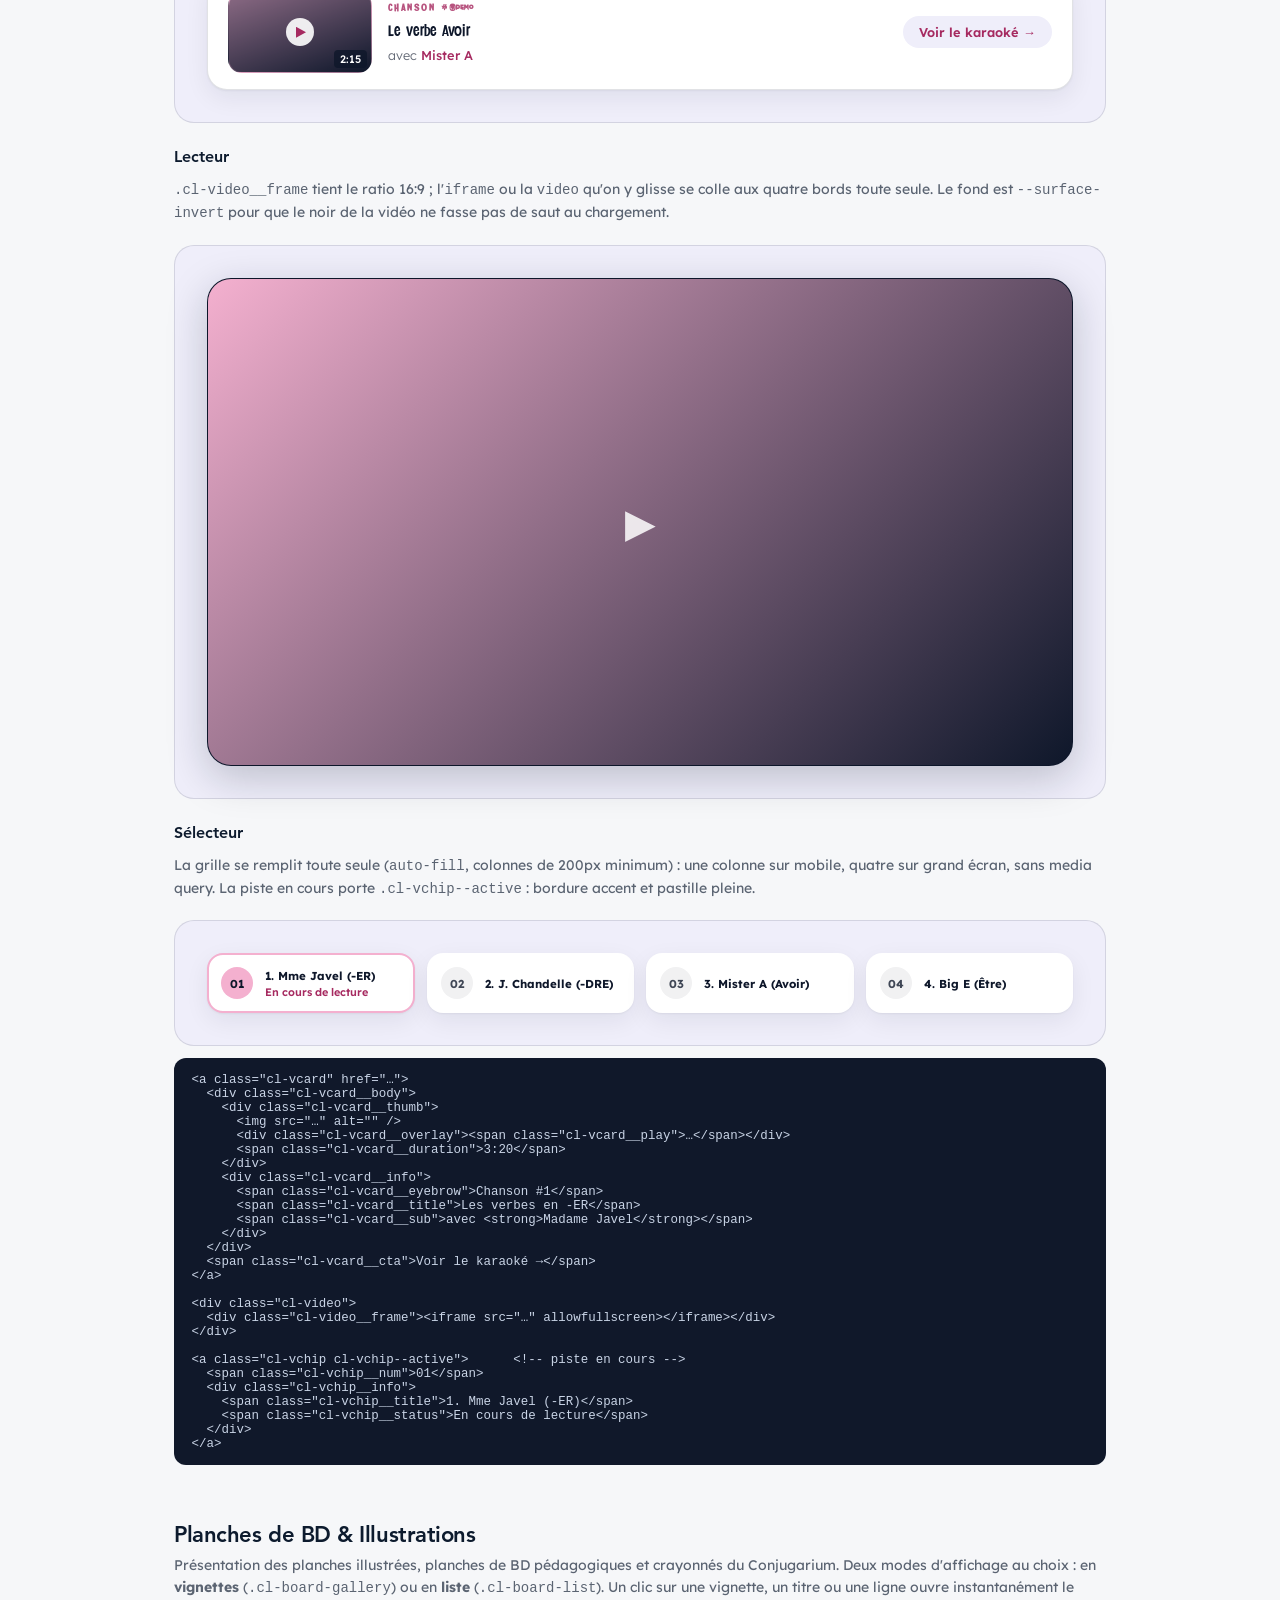
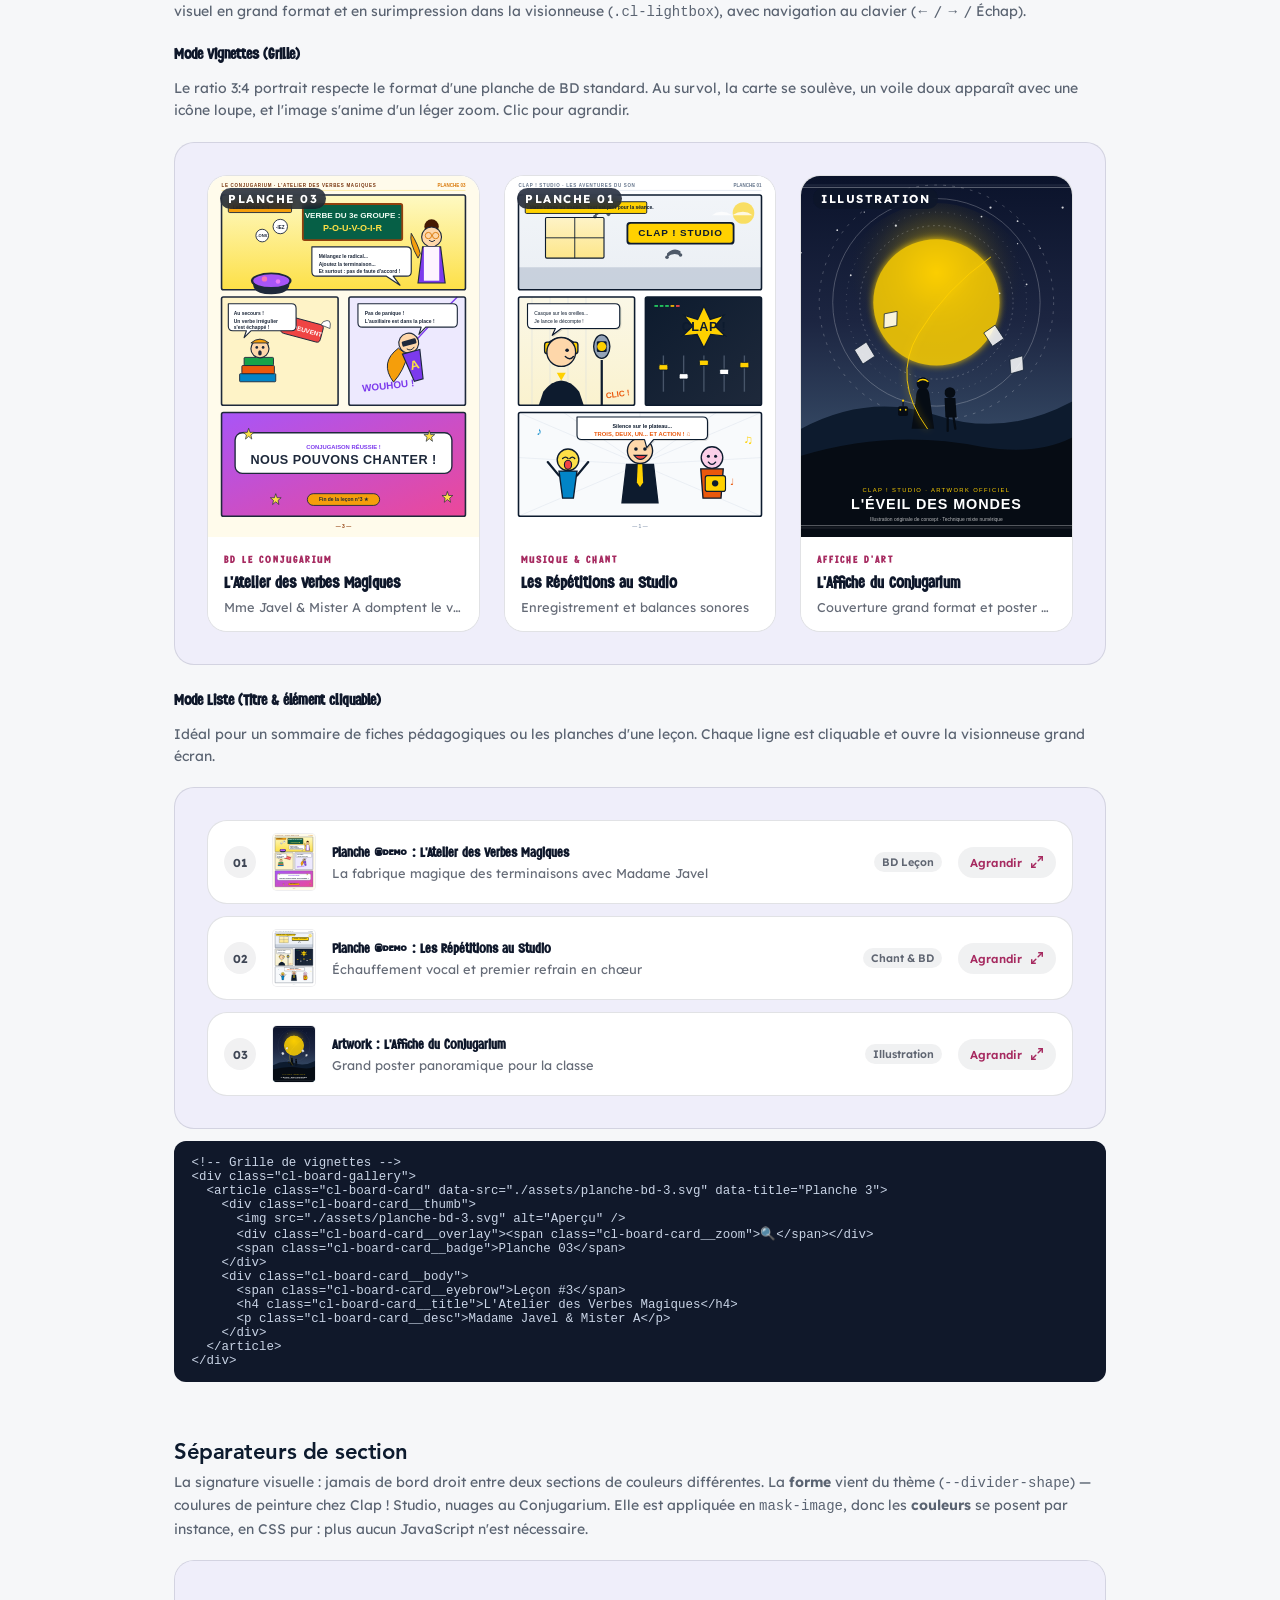
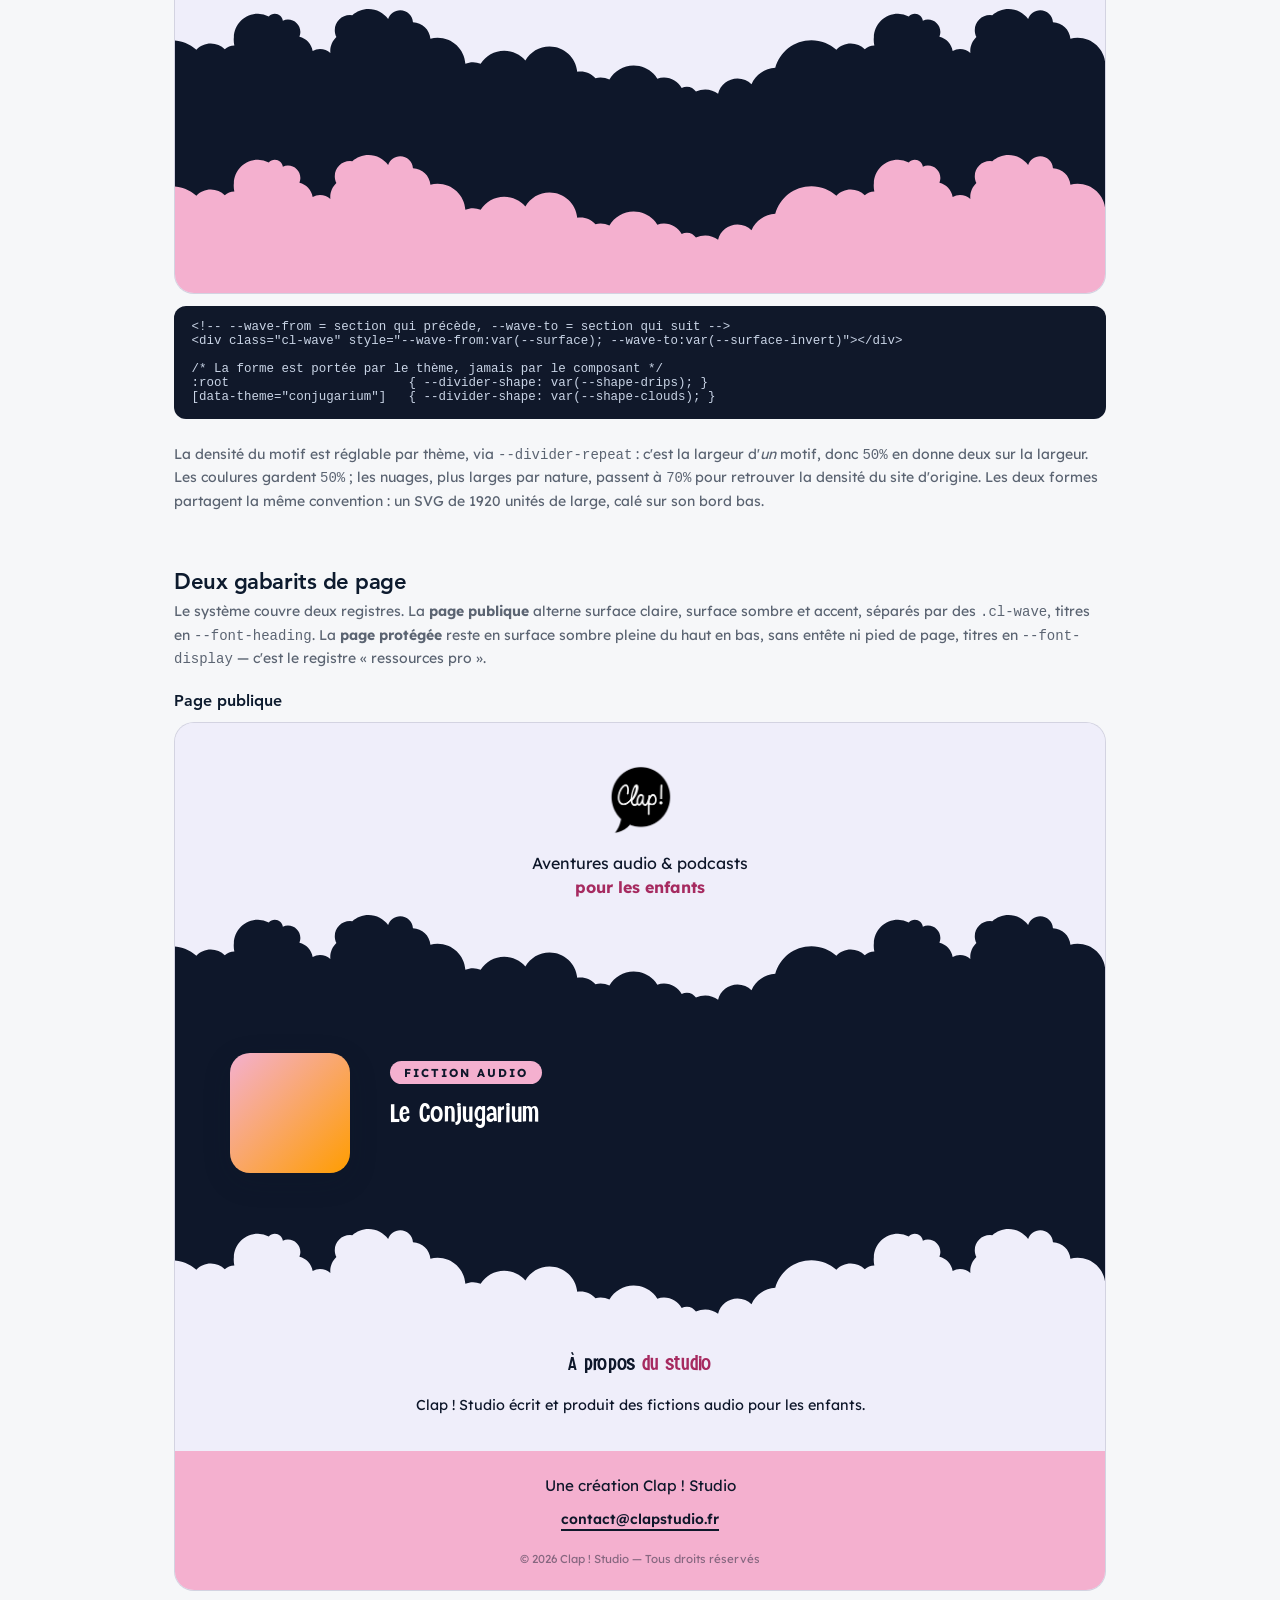
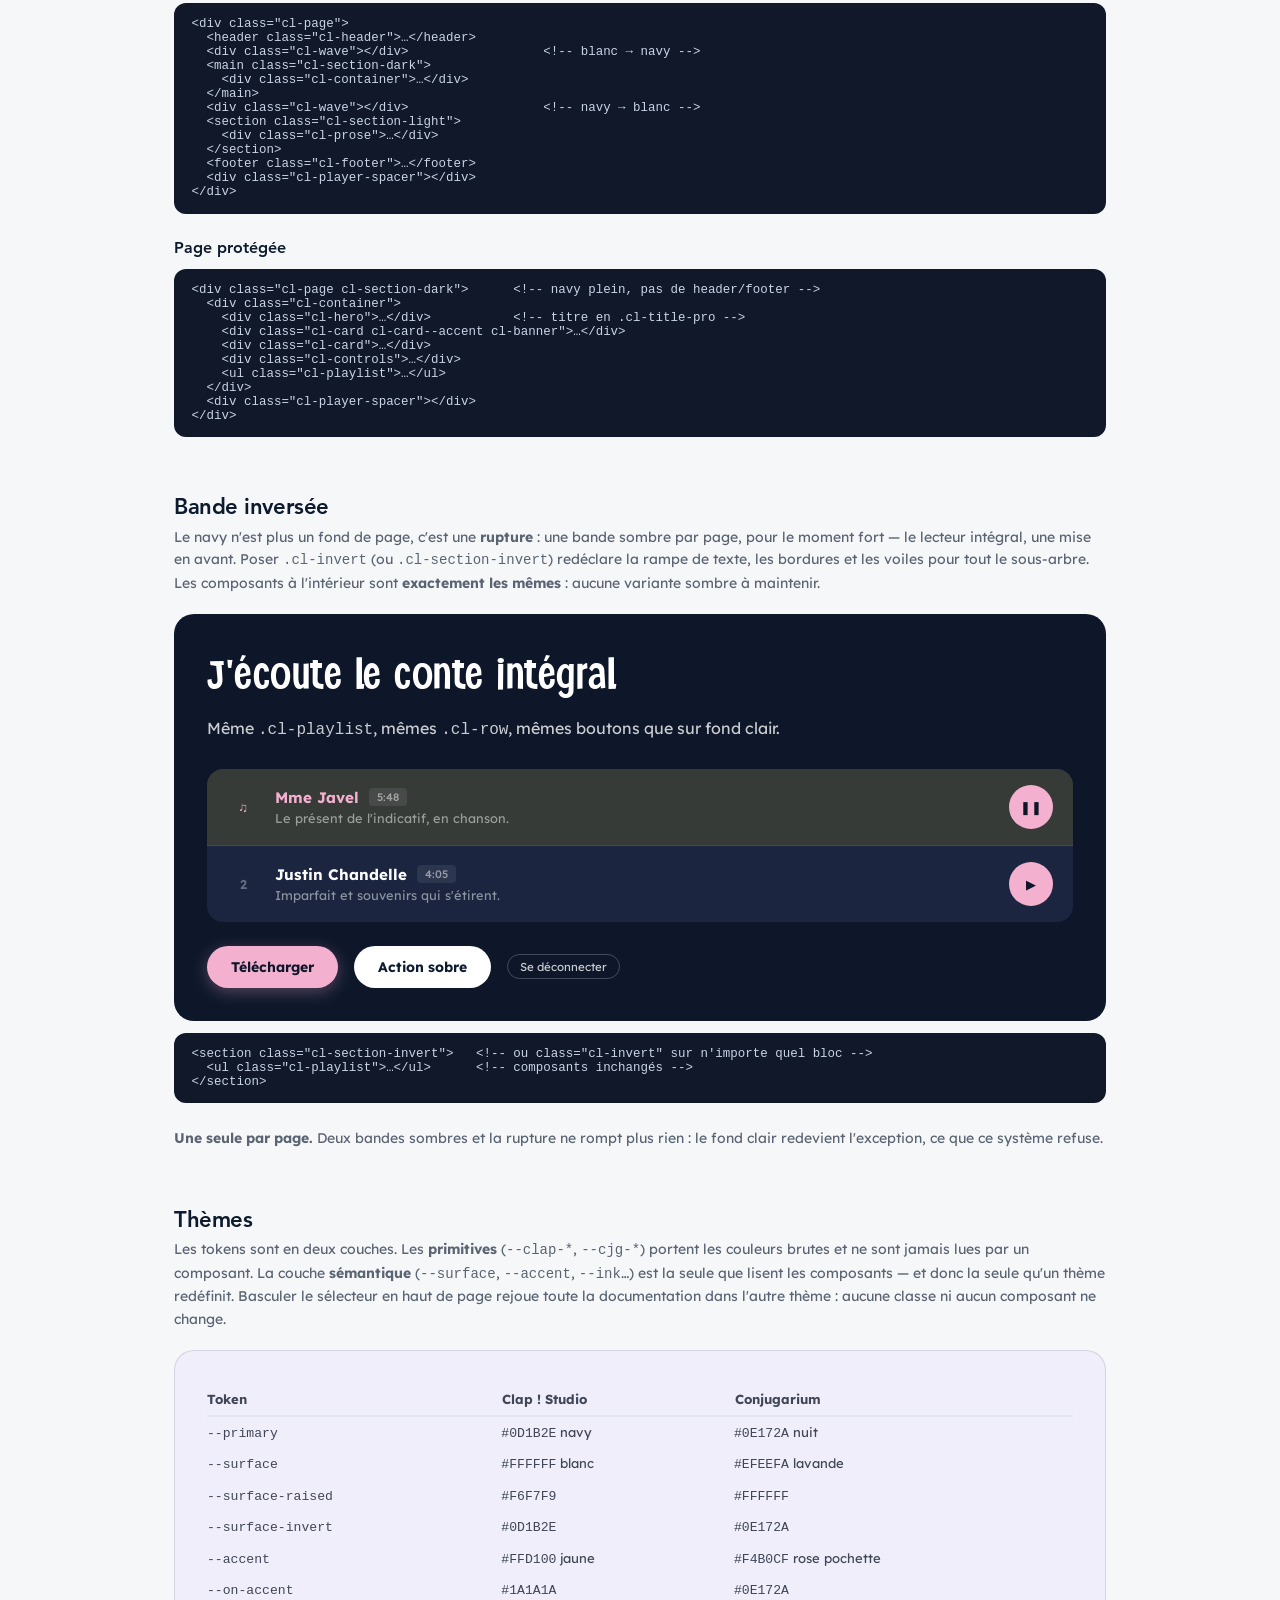
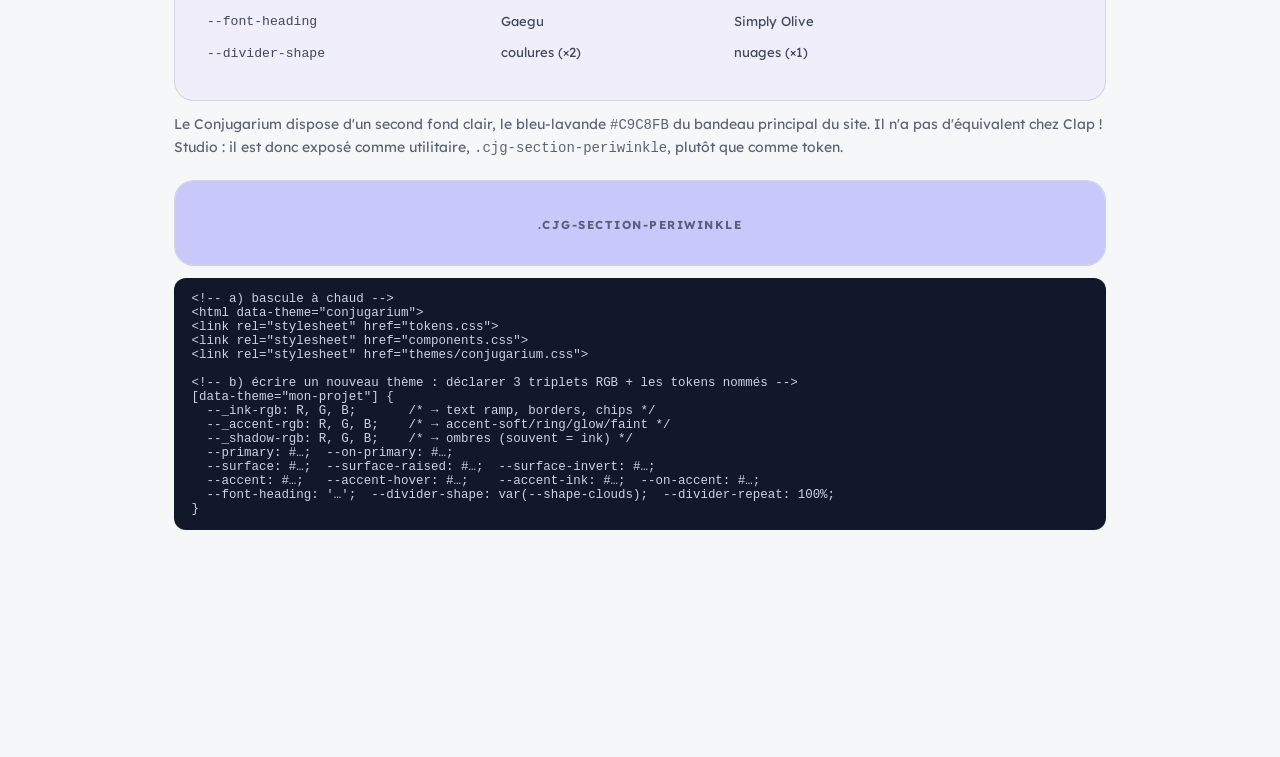
==== commit 79b9a319: "refactor: socle de tokens unique, dérivations RGB pour tous les thèmes - tokens.css porte les triple" ====
--- a/conjugarium.html
+++ b/conjugarium.html
@@ -34,7 +34,6 @@
 <link href="https://fonts.googleapis.com/css2?family=Lexend:wght@400;500;600;700&family=Gaegu:wght@700&display=swap" rel="stylesheet" />
 <link rel="stylesheet" href="./tokens.css" />
 <link rel="stylesheet" href="./components.css" />
-<link rel="stylesheet" href="./themes/_base.css" />
 <link rel="stylesheet" href="./themes/conjugarium.css" />
 <style>
   /* Chrome de la page de styleguide — hors design system */
@@ -794,7 +793,6 @@
 &lt;html data-theme="conjugarium"&gt;
 &lt;link rel="stylesheet" href="tokens.css"&gt;
 &lt;link rel="stylesheet" href="components.css"&gt;
-&lt;link rel="stylesheet" href="themes/_base.css"&gt;
 &lt;link rel="stylesheet" href="themes/conjugarium.css"&gt;
 
 &lt;!-- b) écrire un nouveau thème : déclarer 3 triplets RGB + les tokens nommés --&gt;
--- a/tokens.css
+++ b/tokens.css
@@ -5,7 +5,8 @@
         consommées directement par un composant.
      2. Tokens sémantiques    (--surface, --accent, …) : ce que lisent les
         composants. Un thème ne redéfinit QUE cette couche.
-   Voir themes/conjugarium.css pour un exemple de thème.
+   Les dérivations (§ 2 ter) partent de trois triplets RGB : un thème ne
+   déclare que ses rôles nommés et ses triplets. Voir themes/*.css.
    ========================================================================== */
 
 @font-face {
@@ -52,51 +53,84 @@
   --accent: var(--clap-yellow);
   --accent-hover: var(--clap-yellow-hover);
   --on-accent: var(--clap-black);           /* texte/icône posé SUR l'accent */
-  --on-accent-muted: rgba(0, 0, 0, 0.55);
-  --on-accent-faint: rgba(0, 0, 0, 0.45);
-  --accent-soft: rgba(255, 209, 0, 0.18);   /* fond de rangée active */
-  --accent-ring: rgba(255, 209, 0, 0.35);   /* halo de focus */
-  --accent-glow: rgba(255, 209, 0, 0.3);
-  --accent-glow-lg: rgba(255, 209, 0, 0.35);
-  --accent-faint: rgba(255, 209, 0, 0.55);  /* bordure au survol */
   --accent-ink: #7A6000;                    /* accent en TEXTE (6.0:1 sur blanc) */
 
-  /* ── Rampe de texte, relative à la surface courante ──
-     Quatre paliers, pas davantage. Ils basculent en bloc dans une zone
-     .cl-invert : les composants n'ont donc rien à savoir du fond. */
-  --text-1: var(--primary);             /* titres, libellés forts — 16:1 */
-  --text-2: rgba(13, 27, 46, 0.78);     /* corps de texte, descriptions — 10:1 */
-  --text-3: rgba(13, 27, 46, 0.64);   /* tags, légendes — plancher AA */
-  --text-4: rgba(13, 27, 46, 0.47);     /* 3:1 — information redondante SEULEMENT */
-
-  /* ── Bordures & voiles, relatifs à la surface courante ── */
-  --border-subtle: rgba(13, 27, 46, 0.12);
-  --border-hairline: rgba(13, 27, 46, 0.07);
-  --border-strong: rgba(13, 27, 46, 0.25);
-  --overlay-hover: rgba(13, 27, 46, 0.04);
-  --chip-bg: rgba(13, 27, 46, 0.06);
-  --chip-border: rgba(13, 27, 46, 0.1);
+  /* ── Triplets RGB — source des dérivations (§ 2 ter) ──
+     Chaque thème les redéclare ; rampe de texte, bordures, voiles,
+     déclinaisons d'accent et ombres en découlent automatiquement. */
+  --_ink-rgb: 13, 27, 46;
+  --_accent-rgb: 255, 209, 0;
+  --_shadow-rgb: 13, 27, 46;
 
   /* ── Typographie ── */
   --font-body: 'Lexend', sans-serif;
   --font-heading: 'Gaegu', cursive;                       /* registre enfant */
   --font-display: 'Avenir Heavy', 'Lexend', sans-serif;   /* registre pro */
+  --heading-weight: 800;      /* Avenir Heavy ; un thème mono-graisse passe à 400 */
   --heading-lh: 1;
   --heading-ls: normal;
 
   /* ── Séparateur de section ──
-     --divider-repeat = largeur d'UN motif. 50% => deux motifs sur la largeur.
+     --divider-repeat = largeur d'UN motif, en px FIXES : l'espacement entre
+     les vagues ne dépend pas de la largeur d'écran (le motif se répète).
      Les coulures sont un motif dense ; les nuages sont dessinés pour occuper
      toute la largeur d'un coup et se déforment si on les comprime. */
   --divider-shape: var(--shape-drips);
-  --divider-repeat: 50%;
-  --divider-repeat-mobile: 66.66%;
+  --divider-repeat: 720px;
+  --divider-repeat-mobile: 260px;
 
   /* ── Couleurs d'état ── */
   --danger: #D92D20;
   --success: #067647;
   --success-bg: rgba(6, 118, 71, 0.1);
   --success-border: rgba(6, 118, 71, 0.25);
+}
+
+/* ══════════════════════════════════════════════════════════════════════
+   2 ter. DÉRIVATIONS — calculées depuis les triplets RGB
+   Déclarées sur :root ET sur tout [data-theme] : un thème posé sur un
+   sous-arbre (démo, encart) recalcule ses propres valeurs. Un thème ne
+   redéclare JAMAIS ces tokens, seulement ses triplets.
+   ══════════════════════════════════════════════════════════════════════ */
+:root,
+[data-theme] {
+  /* ── Rampe de texte : quatre paliers, pas davantage ── */
+  --text-1: var(--primary);                     /* titres, libellés forts */
+  --text-2: rgba(var(--_ink-rgb), 0.78);        /* corps de texte */
+  --text-3: rgba(var(--_ink-rgb), 0.64);        /* tags, légendes — plancher AA */
+  --text-4: rgba(var(--_ink-rgb), 0.47);        /* 3:1 — information redondante SEULEMENT */
+
+  /* ── Bordures & voiles ── */
+  --border-subtle: rgba(var(--_ink-rgb), 0.12);
+  --border-hairline: rgba(var(--_ink-rgb), 0.07);
+  --border-strong: rgba(var(--_ink-rgb), 0.25);
+  --overlay-hover: rgba(var(--_ink-rgb), 0.04);
+  --chip-bg: rgba(var(--_ink-rgb), 0.06);
+  --chip-border: rgba(var(--_ink-rgb), 0.1);
+
+  /* ── Déclinaisons d'accent ── */
+  --on-accent-muted: rgba(var(--_ink-rgb), 0.62);
+  --on-accent-faint: rgba(var(--_ink-rgb), 0.48);
+  --on-accent-track: rgba(var(--_ink-rgb), 0.2);  /* rail de curseur sur l'accent */
+  --accent-soft: rgba(var(--_accent-rgb), 0.2);   /* fond de rangée active */
+  --accent-ring: rgba(var(--_accent-rgb), 0.45);  /* halo de focus */
+  --accent-glow: rgba(var(--_accent-rgb), 0.3);
+  --accent-faint: rgba(var(--_accent-rgb), 0.6);  /* bordure au survol */
+
+  /* ── Voiles de média (posés sur une image ou une vidéo) ── */
+  --scrim: rgba(var(--_shadow-rgb), 0.45);        /* voile de survol */
+  --scrim-strong: rgba(var(--_shadow-rgb), 0.88); /* fond de modale */
+  --scrim-chip: rgba(var(--_shadow-rgb), 0.78);   /* pastille sur image */
+
+  /* ── Ombres : basses, une ombre forte salit un fond clair ── */
+  --shadow-card: 0 1px 2px rgba(var(--_shadow-rgb), 0.05), 0 8px 24px rgba(var(--_shadow-rgb), 0.07);
+  --shadow-modal: 0 2px 4px rgba(var(--_shadow-rgb), 0.06), 0 16px 48px rgba(var(--_shadow-rgb), 0.14);
+  --shadow-cover: 0 8px 28px rgba(var(--_shadow-rgb), 0.2);
+  --shadow-player: 0 4px 24px rgba(var(--_shadow-rgb), 0.2);
+  --shadow-float: 0 4px 14px rgba(var(--_shadow-rgb), 0.22);  /* bouton posé sur un média */
+  --shadow-media: 0 12px 40px rgba(var(--_shadow-rgb), 0.22); /* vidéo, image agrandie */
+  --shadow-accent: 0 4px 16px var(--accent-glow);
+  --ring-focus: 0 0 0 3px var(--accent-ring);
 }
 
 /* ══════════════════════════════════════════════════════════════════════
@@ -148,7 +182,7 @@
 
   /* Flammes — signature Surhumains. Relevée sur clapeditions.fr/surhumains
      (séparateur de section Wix, viewBox 1920×144). Le motif se répète déjà
-     ~3 fois dans le SVG : à --divider-repeat:100% la densité est celle du
+     ~3 fois dans le SVG : à --divider-repeat:1440px la densité est celle du
      site d'origine. */
   --shape-flames: url("data:image/svg+xml,%3Csvg preserveAspectRatio='none' viewBox='0 156 1920 144' xmlns='http://www.w3.org/2000/svg'%3E%3Cpath d='M1895.4 262.4c-19.9 1-39.6 5.9-57.9 13.7 23-9.5 42.2-27.8 52.8-50.4.7-1.5 1.2-3 1.4-4.7 1.6-11.1-9.7-15.1-18.9-15.8-36.8-2.6-71.4 17.6-99.7 41.3 15-13.4 25-32.3 27.5-52.2.3-2.7 0-5.4-1.1-7.9-4.4-9.7-16.3-7.3-24.7-3.4-31.1 14.3-57.1 39.4-72.5 69.9 1.6-8.2 2.5-16.9 0-24.9s-8.9-15.2-17.2-16.5c-10.3-1.6-19.8 6-25.8 14.6-9.5 13.6-13.9 30.7-12.1 47.2-1.2-10.5-23.9-23.4-32.7-25.4-15.4-3.4-33.8 1.1-47.4 8.3-8 4.2-15.5 10.2-20.2 17.9v1.9c-4.6-8.3-12.5-14.8-21-19.2-13.6-7.2-32.1-11.7-47.4-8.3-18 4-35 14.1-49.3 26.2-.1-.2-.2-.3-.3-.5 5-5.3 9.5-11 12.6-17.6 4.7-10 5.4-22.6-1.1-31.6-28.1-38.8-115.5 36.7-136.4 57.4 7.9-7.8 15.9-15.7 20.6-25.7 4.7-10 5.4-22.6-1.1-31.6-18.7-25.9-57.3-1.2-73.9 14.6-14.4 13.7-25.8 31.1-34.6 48.6 8.5-20.5 13.8-43 14.3-65.2.2-8.4-1.4-18.1-8.8-22.1-6.3-3.4-15-1.6-21.1 1.4-15.2 7.4-26.1 21.7-32.6 37.2s-9.1 32.4-11.3 49.1c4.2-31.8-4.8-80.5-29.8-103.1-2.9-2.6-6.3-4.9-10.1-5.8-7.4-1.9-15.4 1.6-20.8 7-11.4 11.1-18.4 29.9-23.7 44.6-5.7 15.6-11.4 34.1-11 50.9-.2-9.3-.4-18.7-2.8-27.7s-7.2-17.7-14.8-23c-12-8.3-29-6.4-41.2 1.6-17.4 11.4-24.5 32.1-33.9 49.6 7.9-14.7-10.6-20.9-21.5-20.3-19.9 1.2-39.6 5.9-57.9 13.7 23-9.5 42.2-27.8 52.8-50.4.7-1.5 1.2-3 1.4-4.7 1.6-11.1-9.7-15.1-18.9-15.8-36.8-2.6-71.4 17.6-99.7 41.3 15-13.4 25-32.3 27.5-52.2.3-2.7 0-5.4-1.1-7.9-4.4-9.7-16.3-7.3-24.7-3.4-40.1 18.4-84 65.1-116.2 96.9 7.1-7 14-14.4 18.3-23.4 4.7-10 5.4-22.6-1.1-31.6-18.7-25.9-57.3-1.2-73.9 14.6-14.4 13.7-25.8 31.1-34.6 48.6 8.5-20.5 13.8-43 14.3-65.2.2-8.4-1.4-18.1-8.8-22.1-6.3-3.4-15-1.6-21.1 1.4-15.2 7.4-26.1 21.7-32.6 37.2-6.5 15.5-9.1 32.4-11.3 49.1 4.2-31.8-4.8-80.5-29.8-103.1-2.9-2.6-6.3-4.9-10.1-5.8-7.4-1.9-15.4 1.6-20.8 7-11.4 11.1-18.4 29.9-23.7 44.6-5.7 15.6-11.4 34.1-11 50.9-.2-9.3-.4-18.7-2.8-27.7s-7.2-17.7-14.8-23c-12-8.3-29-6.4-41.2 1.6-17.4 11.4-24.5 32.1-33.9 49.6 7.9-14.7-10.6-20.9-21.5-20.3-19.9 1.2-39.6 5.9-57.9 13.7 23-9.5 42.2-27.8 52.8-50.4.7-1.5 1.2-3 1.4-4.7 1.6-11.1-9.7-15.1-18.9-15.8-36.8-2.6-71.4 17.6-99.7 41.3 15-13.4 25-32.3 27.5-52.2.3-2.7 0-5.4-1.1-7.9-4.4-9.7-16.3-7.3-24.7-3.4-31.1 14.3-57.1 39.4-72.5 69.9 1.6-8.2 2.5-16.9 0-24.9s-8.9-15.2-17.2-16.5c-10.3-1.6-19.8 6-25.8 14.6-9.5 13.6-13.9 30.7-12.1 47.2-1.2-10.5-23.9-23.4-32.7-25.4-15.4-3.4-33.8 1.1-47.4 8.3-8 4.2-15.5 10.2-20.2 17.9V300h1920v-25.6c-.2-4.6-5.6-13-24.8-12z' fill='%23000'/%3E%3C/svg%3E");
 
@@ -161,8 +195,10 @@
    ══════════════════════════════════════════════════════════════════════ */
 :root {
   /* ── Tailles de police ── */
+  --fs-2xs: 0.68rem;   /* pastilles sur image, tags */
   --fs-xs: 0.72rem;
   --fs-sm: 0.8rem;
+  --fs-ui: 0.875rem;   /* boutons, libellés d'interface */
   --fs-base: 0.95rem;
   --fs-md: 1rem;
   --fs-lg: 1.2rem;
@@ -171,12 +207,11 @@
   --fs-title-pro: clamp(1.8rem, 5vw, 2.8rem);
   --fs-title-section: clamp(1.8rem, 4.5vw, 2.8rem);
 
-  --lh-tight: 1.15;
+  --lh-tight: 1.25;    /* titres de carte */
   --lh-normal: 1.5;
   --lh-relaxed: 1.7;
   --lh-loose: 1.8;
 
-  --ls-tight: -0.02em;
   --ls-label: 2px;
   --ls-chip: 1.5px;
 
@@ -189,15 +224,19 @@
   --r-xs: 4px;   --r-sm: 5px;    --r-md: 14px;  --r-lg: 16px;
   --r-xl: 20px;  --r-2xl: 24px;  --r-pill: 50px; --r-round: 50%;
 
-  /* ── Ombres ── */
-  /* Sur fond clair, une ombre forte salit : elles sont volontairement basses. */
-  --shadow-card: 0 1px 2px rgba(13, 27, 46, 0.06), 0 8px 24px rgba(13, 27, 46, 0.06);
-  --shadow-modal: 0 2px 4px rgba(13, 27, 46, 0.06), 0 16px 48px rgba(13, 27, 46, 0.12);
-  --shadow-cover: 0 8px 28px rgba(13, 27, 46, 0.18);
-  --shadow-player: 0 4px 24px rgba(13, 27, 46, 0.18);
-  --shadow-accent: 0 4px 16px var(--accent-glow);
-  --shadow-accent-lg: 0 8px 24px var(--accent-glow-lg);
-  --ring-focus: 0 0 0 3px var(--accent-ring);
+  /* ── Média : couleurs posées sur une image/vidéo, quel que soit le thème ── */
+  --on-media: #FFFFFF;
+  --on-media-soft: rgba(255, 255, 255, 0.9);
+
+  /* ── Tailles fixes ── */
+  --num-size: 32px;          /* pastille numéro (rangées, chips) */
+  --icon-btn: 44px;          /* cible tactile minimale */
+
+  /* ── Empilement ── */
+  --z-wave: 2;
+  --z-player: 100;
+  --z-modal: 500;
+  --z-toast: 600;
 
   /* ── Transitions ── */
   --t-fast: 0.15s ease;
@@ -215,27 +254,3 @@
   /* Breakpoint unique : @media (max-width: 600px) */
 }
 
-/* ══════════════════════════════════════════════════════════════════════
-   5. ALIAS DE COMPATIBILITÉ
-   Pour le code existant (conjugarium-minisite) qui lit --navy / --yellow.
-   Ne pas utiliser dans du code neuf : passer par la couche sémantique.
-   ══════════════════════════════════════════════════════════════════════ */
-:root {
-  --navy: var(--clap-navy);
-  --navy-light: var(--clap-navy-light);
-  --yellow: var(--clap-yellow);
-  --yellow-hover: var(--clap-yellow-hover);
-  --white: var(--clap-white);
-  --black: var(--clap-black);
-  --surface-alt: var(--surface);        /* ancien nom du fond clair */
-  --ink: var(--text-1);
-  --ink-heading: var(--text-1);
-  --ink-55: var(--on-accent-muted);
-  --ink-45: var(--on-accent-faint);
-  --text-on-dark: var(--text-1);
-  --text-on-dark-70: var(--text-2);
-  --text-on-dark-65: var(--text-2);
-  --text-on-dark-55: var(--text-3);
-  --text-on-dark-40: var(--text-4);
-  --text-on-dark-30: var(--text-4);
-}
--- a/components.css
+++ b/components.css
@@ -1,6 +1,7 @@
 /* ==========================================================================
    Clap ! Studio — Composants
-   Dépend de tokens.css. Toutes les valeurs passent par des variables.
+   Dépend de tokens.css (+ un thème facultatif). Toutes les valeurs passent
+   par des tokens : aucune couleur, aucun rayon en dur.
    ========================================================================== */
 
 /* ── Reset ── */
@@ -23,15 +24,15 @@
 
 /* Section de contenu. Par défaut sur le fond clair de la page ; ajouter
    .cl-section-invert (ou .cl-invert sur un parent) pour la bande sombre. */
-.cl-section,
-.cl-section-dark {
+.cl-section {
   background: var(--surface);
   color: var(--text-1);
   padding: var(--sp-12) var(--sp-4) 0;
   flex: 1;
 }
 
-.cl-section-invert { padding: var(--sp-12) var(--sp-4); flex: 1; }
+.cl-section-invert,
+.cl-section-dark { padding: var(--sp-12) var(--sp-4); flex: 1; }  /* -dark : alias déprécié */
 
 .cl-section-light { background: var(--surface); padding: var(--sp-14) var(--sp-6); }
 
@@ -68,7 +69,7 @@
   position: relative;
   width: 100%;
   height: var(--wave-h);
-  z-index: 2;
+  z-index: var(--z-wave);
   background: var(--wave-from, transparent);
 }
 
@@ -139,7 +140,7 @@
   background: var(--chip-bg);
   border: 1px solid var(--chip-border);
   color: var(--text-2);
-  font-size: 0.7rem;
+  font-size: var(--fs-2xs);
   letter-spacing: var(--ls-chip);
   padding: 3px 10px;
   width: fit-content;
@@ -180,7 +181,7 @@
   color: var(--on-accent);
   font-family: var(--font-body);
   font-weight: 700;
-  font-size: 0.9rem;
+  font-size: var(--fs-ui);
   border: none;
   border-radius: var(--r-pill);
   text-decoration: none;
@@ -203,8 +204,8 @@
 
 .cl-btn--block {
   width: 100%;
-  padding: 1.1rem;
-  font-size: 1.05rem;
+  padding: var(--sp-4);
+  font-size: var(--fs-md);
 }
 .cl-btn--block:hover { transform: scale(1.02); }
 
@@ -212,9 +213,9 @@
   background: transparent;
   border: 1px solid var(--border-strong);
   color: var(--text-2);
-  font-size: 0.75rem;
+  font-size: var(--fs-xs);
   font-weight: 400;
-  padding: 4px 12px;
+  padding: var(--sp-1) var(--sp-3);
   box-shadow: none;
   transition: all var(--t-base);
 }
@@ -223,8 +224,8 @@
 /* Bouton icône rond (play) */
 .cl-icon-btn {
   flex-shrink: 0;
-  width: 44px;
-  height: 44px;
+  width: var(--icon-btn);
+  height: var(--icon-btn);
   border-radius: var(--r-round);
   border: none;
   background: var(--accent);
@@ -303,7 +304,7 @@
   letter-spacing: var(--heading-ls);
 }
 
-.cl-banner__subtitle { font-size: 0.85rem; color: var(--text-2); }
+.cl-banner__subtitle { font-size: var(--fs-sm); color: var(--text-2); }
 
 /* ── Hero projet ── */
 .cl-hero { display: flex; gap: var(--sp-10); align-items: flex-start; margin-bottom: var(--sp-12); }
@@ -349,7 +350,7 @@
 
 .cl-input:focus { border-color: var(--accent); box-shadow: var(--ring-focus); }
 
-.cl-error { font-size: 0.85rem; color: var(--danger); text-align: left; margin-top: calc(var(--sp-2) * -1); }
+.cl-error { font-size: var(--fs-sm); color: var(--danger); text-align: left; margin-top: calc(var(--sp-2) * -1); }
 
 /* Champ de recherche (pill, icône à gauche) */
 .cl-search { position: relative; flex: 1; min-width: 250px; }
@@ -369,7 +370,7 @@
   border: 1px solid var(--border-subtle);
   border-radius: var(--r-pill);
   color: var(--text-1);
-  font-size: 0.875rem;
+  font-size: var(--fs-ui);
   font-family: var(--font-body);
   outline: none;
   transition: border-color var(--t-base);
@@ -426,9 +427,9 @@
 .cl-row--active { background: var(--accent-soft); }
 
 .cl-row__num {
-  width: 28px;
+  width: var(--num-size);
   text-align: center;
-  font-size: 0.85rem;
+  font-size: var(--fs-sm);
   font-weight: 600;
   color: var(--text-4);
   flex-shrink: 0;
@@ -443,8 +444,8 @@
 .cl-row--active .cl-row__title { color: var(--accent-ink); }
 
 .cl-row__tag {
-  font-size: 0.68rem;
-  padding: 2px 8px;
+  font-size: var(--fs-2xs);
+  padding: 2px var(--sp-2);
   background: var(--chip-bg);
   border-radius: var(--r-xs);
   color: var(--text-3);
@@ -474,13 +475,13 @@
   transform: translateX(-50%);
   width: min(var(--player-max), calc(100vw - 32px));
   background: var(--accent);
-  border-radius: 100px;
-  padding: 10px 16px 10px 10px;
+  border-radius: var(--r-pill);
+  padding: var(--sp-2) var(--sp-4) var(--sp-2) var(--sp-2);
   box-shadow: var(--shadow-player);
-  z-index: 100;
-}
-
-.cl-player__inner { display: flex; align-items: center; gap: 14px; }
+  z-index: var(--z-player);
+}
+
+.cl-player__inner { display: flex; align-items: center; gap: var(--sp-3); }
 
 .cl-player__play {
   flex-shrink: 0;
@@ -497,10 +498,10 @@
 }
 .cl-player__play:hover { transform: scale(1.08); }
 
-.cl-player__meta { flex: 1; min-width: 0; display: flex; flex-direction: column; gap: 4px; }
+.cl-player__meta { flex: 1; min-width: 0; display: flex; flex-direction: column; gap: var(--sp-1); }
 
 .cl-player__title {
-  font-size: 0.85rem;
+  font-size: var(--fs-sm);
   font-weight: 700;
   color: var(--on-accent);
   white-space: nowrap;
@@ -508,16 +509,16 @@
   text-overflow: ellipsis;
 }
 
-.cl-player__progress { display: flex; align-items: center; gap: 8px; }
-
-.cl-player__time { font-size: 0.72rem; font-weight: 600; color: var(--on-accent-muted); white-space: nowrap; }
+.cl-player__progress { display: flex; align-items: center; gap: var(--sp-2); }
+
+.cl-player__time { font-size: var(--fs-xs); font-weight: 600; color: var(--on-accent-muted); white-space: nowrap; }
 
 .cl-range {
   flex: 1;
   height: 4px;
   -webkit-appearance: none;
   appearance: none;
-  background: rgba(0, 0, 0, 0.2);
+  background: var(--on-accent-track);
   border-radius: var(--r-xs);
   cursor: pointer;
   accent-color: var(--on-accent);
@@ -537,7 +538,7 @@
   cursor: pointer;
 }
 
-.cl-player__side { display: flex; align-items: center; gap: 8px; flex-shrink: 0; }
+.cl-player__side { display: flex; align-items: center; gap: var(--sp-2); flex-shrink: 0; }
 
 .cl-player__iconbtn {
   background: none;
@@ -564,7 +565,9 @@
 /* Carte vidéo (ligne) : vignette + info + CTA */
 .cl-vcard {
   display: flex;
-  flex-direction: column;
+  flex-direction: row;
+  align-items: center;
+  justify-content: space-between;
   gap: var(--sp-4);
   background: var(--surface-raised);
   border: 1px solid var(--border-subtle);
@@ -593,7 +596,7 @@
 /* Vignette 16:9 */
 .cl-vcard__thumb {
   position: relative;
-  width: 112px;
+  width: 144px;
   flex-shrink: 0;
   aspect-ratio: 16 / 9;
   border-radius: var(--r-md);
@@ -609,20 +612,20 @@
 .cl-vcard__overlay {
   position: absolute;
   inset: 0;
-  background: rgba(0, 0, 0, 0.25);
+  background: var(--scrim);
   display: flex;
   align-items: center;
   justify-content: center;
   transition: background var(--t-base);
 }
-.cl-vcard:hover .cl-vcard__overlay { background: rgba(0, 0, 0, 0.1); }
+.cl-vcard:hover .cl-vcard__overlay { background: transparent; }
 
 /* Bouton play dans la surcouche */
 .cl-vcard__play {
   width: 28px;
   height: 28px;
   border-radius: var(--r-round);
-  background: rgba(255, 255, 255, 0.9);
+  background: var(--on-media-soft);
   color: var(--accent-ink);
   display: flex;
   align-items: center;
@@ -651,9 +654,9 @@
   position: absolute;
   bottom: 4px;
   right: 4px;
-  background: rgba(0, 0, 0, 0.75);
-  color: #fff;
-  font-size: 0.6rem;
+  background: var(--scrim-chip);
+  color: var(--on-media);
+  font-size: var(--fs-2xs);
   font-weight: 500;
   padding: 2px 6px;
   border-radius: var(--r-xs);
@@ -681,9 +684,9 @@
 /* Titre principal */
 .cl-vcard__title {
   font-family: var(--font-heading);
-  font-size: 1.25rem;
-  color: var(--text-1);
-  line-height: 1.3;
+  font-size: var(--fs-lg);
+  color: var(--text-1);
+  line-height: var(--lh-tight);
   overflow: hidden;
   text-overflow: ellipsis;
   white-space: nowrap;
@@ -705,7 +708,7 @@
   align-items: center;
   gap: var(--sp-2);
   flex-shrink: 0;
-  align-self: flex-end;
+  align-self: center;
   padding: var(--sp-2) var(--sp-4);
   border-radius: var(--r-pill);
   background: var(--surface);
@@ -720,11 +723,6 @@
   color: var(--surface-raised);
 }
 
-@media (min-width: 600px) {
-  .cl-vcard { flex-direction: row; align-items: center; justify-content: space-between; }
-  .cl-vcard__thumb { width: 144px; }
-  .cl-vcard__cta { align-self: center; }
-}
 
 /* ── Lecteur vidéo embarqué ── */
 
@@ -734,8 +732,8 @@
   border-radius: var(--r-2xl);
   overflow: hidden;
   background: var(--surface-invert);
-  box-shadow: 0 12px 40px rgba(0, 0, 0, 0.18);
-  border: 1px solid rgba(0, 0, 0, 0.1);
+  box-shadow: var(--shadow-media);
+  border: 1px solid var(--border-subtle);
 }
 
 .cl-video__frame {
@@ -781,8 +779,8 @@
 
 /* Badge numéro dans le chip */
 .cl-vchip__num {
-  width: 32px;
-  height: 32px;
+  width: var(--num-size);
+  height: var(--num-size);
   border-radius: var(--r-round);
   background: var(--chip-bg);
   color: var(--text-2);
@@ -817,7 +815,7 @@
 }
 
 .cl-vchip__status {
-  font-size: 0.68rem;
+  font-size: var(--fs-2xs);
   font-weight: 600;
   color: var(--accent-ink);
   overflow: hidden;
@@ -883,7 +881,7 @@
 .cl-board-card__overlay {
   position: absolute;
   inset: 0;
-  background: rgba(13, 27, 46, 0.45);
+  background: var(--scrim);
   display: flex;
   align-items: center;
   justify-content: center;
@@ -898,8 +896,8 @@
 }
 
 .cl-board-card__zoom {
-  width: 44px;
-  height: 44px;
+  width: var(--icon-btn);
+  height: var(--icon-btn);
   border-radius: var(--r-round);
   background: var(--surface);
   color: var(--accent-ink);
@@ -908,7 +906,7 @@
   justify-content: center;
   transform: scale(0.85);
   transition: transform var(--t-fast), background var(--t-fast), color var(--t-fast);
-  box-shadow: 0 4px 14px rgba(0, 0, 0, 0.25);
+  box-shadow: var(--shadow-float);
 }
 .cl-board-card:hover .cl-board-card__zoom {
   transform: scale(1);
@@ -921,8 +919,8 @@
   position: absolute;
   top: var(--sp-3);
   left: var(--sp-3);
-  background: rgba(13, 27, 46, 0.78);
-  color: #ffffff;
+  background: var(--scrim-chip);
+  color: var(--on-media);
   font-size: var(--fs-xs);
   font-weight: 700;
   padding: 3px 8px;
@@ -954,9 +952,9 @@
 
 .cl-board-card__title {
   font-family: var(--font-heading);
-  font-size: 1.15rem;
-  color: var(--text-1);
-  line-height: 1.3;
+  font-size: var(--fs-lg);
+  color: var(--text-1);
+  line-height: var(--lh-tight);
   overflow: hidden;
   text-overflow: ellipsis;
   white-space: nowrap;
@@ -1009,8 +1007,8 @@
 }
 
 .cl-board-row__num {
-  width: 32px;
-  height: 32px;
+  width: var(--num-size);
+  height: var(--num-size);
   border-radius: var(--r-round);
   background: var(--chip-bg);
   color: var(--text-2);
@@ -1054,9 +1052,9 @@
 }
 .cl-board-row__title {
   font-family: var(--font-heading);
-  font-size: 1.05rem;
-  color: var(--text-1);
-  line-height: 1.3;
+  font-size: var(--fs-md);
+  color: var(--text-1);
+  line-height: var(--lh-tight);
   overflow: hidden;
   text-overflow: ellipsis;
   white-space: nowrap;
@@ -1074,7 +1072,7 @@
 }
 
 .cl-board-row__tag {
-  font-size: 0.7rem;
+  font-size: var(--fs-2xs);
   font-weight: 600;
   color: var(--text-3);
   background: var(--chip-bg);
@@ -1110,7 +1108,7 @@
 .cl-lightbox {
   position: fixed;
   inset: 0;
-  z-index: 500;
+  z-index: var(--z-modal);
   display: flex;
   align-items: center;
   justify-content: center;
@@ -1130,7 +1128,7 @@
 .cl-lightbox__backdrop {
   position: absolute;
   inset: 0;
-  background: rgba(13, 27, 46, 0.88);
+  background: var(--scrim-strong);
   backdrop-filter: blur(8px);
   -webkit-backdrop-filter: blur(8px);
   cursor: pointer;
@@ -1147,7 +1145,7 @@
   flex-direction: column;
   background: var(--surface);
   border-radius: var(--r-2xl);
-  box-shadow: var(--shadow-modal), 0 24px 64px rgba(0, 0, 0, 0.35);
+  box-shadow: var(--shadow-modal);
   border: 1px solid var(--border-subtle);
   overflow: hidden;
   transform: scale(0.96) translateY(8px);
@@ -1185,9 +1183,9 @@
 
 .cl-lightbox__title {
   font-family: var(--font-heading);
-  font-size: 1.25rem;
-  color: var(--text-1);
-  line-height: 1.2;
+  font-size: var(--fs-lg);
+  color: var(--text-1);
+  line-height: var(--lh-tight);
   overflow: hidden;
   text-overflow: ellipsis;
   white-space: nowrap;
@@ -1241,7 +1239,7 @@
   max-height: 100%;
   object-fit: contain;
   border-radius: var(--r-md);
-  box-shadow: 0 12px 36px rgba(0, 0, 0, 0.25);
+  box-shadow: var(--shadow-media);
   display: block;
   user-select: none;
   cursor: pointer;
@@ -1251,13 +1249,13 @@
   position: absolute;
   top: 50%;
   transform: translateY(-50%);
-  width: 44px;
-  height: 44px;
+  width: var(--icon-btn);
+  height: var(--icon-btn);
   border-radius: var(--r-round);
   background: var(--surface);
   color: var(--text-1);
   border: 1px solid var(--border-subtle);
-  box-shadow: 0 4px 14px rgba(0, 0, 0, 0.18);
+  box-shadow: var(--shadow-float);
   display: flex;
   align-items: center;
   justify-content: center;
@@ -1317,15 +1315,15 @@
 .cl-footer__tagline { font-size: var(--fs-base); color: var(--on-accent); line-height: var(--lh-normal); }
 
 .cl-footer__link {
-  font-size: 0.875rem;
+  font-size: var(--fs-ui);
   font-weight: 600;
   color: var(--on-accent);
   text-decoration: none;
-  border-bottom: 2px solid var(--black);
+  border-bottom: 2px solid currentColor;
   padding-bottom: 1px;
 }
 
-.cl-footer__legal { font-size: 0.75rem; color: var(--on-accent-faint); margin-top: var(--sp-2); }
+.cl-footer__legal { font-size: var(--fs-xs); color: var(--on-accent-faint); margin-top: var(--sp-2); }
 
 /* ── Responsive ── */
 @media (max-width: 600px) {
@@ -1336,7 +1334,7 @@
   .cl-hero .cl-badge { align-self: center; }
   .cl-hero__cover { width: 160px; height: 160px; }
 
-  .cl-section-dark { padding: var(--sp-10) var(--sp-4) 0; }
+  .cl-section-invert, .cl-section-dark { padding: var(--sp-10) var(--sp-4); }
 
   .cl-banner { flex-direction: column; align-items: stretch; text-align: center; }
   .cl-banner__left { flex-direction: column; }
@@ -1346,12 +1344,16 @@
 
   .cl-row__desc { display: none; }
 
-  .cl-player { border-radius: var(--r-2xl); padding: 10px 12px; bottom: 12px; }
+  .cl-player { border-radius: var(--r-2xl); padding: var(--sp-2) var(--sp-3); bottom: var(--sp-3); }
   .cl-player__side { display: none; }
 
   .cl-board-gallery { grid-template-columns: repeat(auto-fill, minmax(140px, 1fr)); gap: var(--sp-3); }
   .cl-board-card__body { padding: var(--sp-3); }
-  .cl-board-card__title { font-size: 1rem; }
+  .cl-board-card__title { font-size: var(--fs-md); }
+
+  .cl-vcard { flex-direction: column; align-items: stretch; }
+  .cl-vcard__thumb { width: 112px; }
+  .cl-vcard__cta { align-self: flex-end; }
   .cl-board-row { padding: var(--sp-2) var(--sp-3); gap: var(--sp-3); }
   .cl-board-row__desc, .cl-board-row__tag { display: none; }
   .cl-lightbox { padding: var(--sp-2); }
--- a/themes/conjugarium.css
+++ b/themes/conjugarium.css
@@ -1,13 +1,12 @@
 /* ==========================================================================
    Thème — Bienvenue au Conjugarium
    Dérivé de clapeditions.fr/bienvenueauconjugarium-audio.
-   Hérite de _base.css pour les dérivations automatiques (text ramp,
-   borders, shadows, accent-soft/ring/glow). Ne déclare que les tokens
-   propres au thème.
+   Ne déclare que ses rôles nommés et ses trois triplets RGB : rampe de
+   texte, bordures, voiles, déclinaisons d'accent et ombres sont dérivés
+   dans tokens.css § 2 ter.
 
-   Deux façons de l'activer :
-     a) <html data-theme="conjugarium">   → bascule à chaud
-     b) charger ce fichier seul           → thème par défaut du document
+   Activation : charger ce fichier après tokens.css, puis
+     <html data-theme="conjugarium">  (ou sur un sous-arbre)
 
    ⚠ Police : « Simply Olive » (Ali Hamidi) est marquée PERSONAL USE ONLY
      dans ses métadonnées. Voir design.md § Licence avant toute mise en ligne.
@@ -34,11 +33,11 @@
 }
 
 /* ══════════════════════════════════════════════════════════════════════
-   2. APPLICATION — tokens propres (le reste vient de _base.css)
+   2. APPLICATION — tokens propres (le reste est dérivé dans tokens.css § 2 ter)
    ══════════════════════════════════════════════════════════════════════ */
 :root[data-theme="conjugarium"],
 [data-theme="conjugarium"] {
-  /* ── Triplets RGB pour les dérivations de _base.css ── */
+  /* ── Triplets RGB pour les dérivations de tokens.css § 2 ter ── */
   --_ink-rgb: 14, 23, 42;
   --_accent-rgb: 244, 176, 207;
   --_shadow-rgb: 14, 23, 42;
@@ -64,6 +63,7 @@
   /* ── Typographie ── */
   --font-heading: 'Simply Olive', 'Gaegu', cursive;
   --font-display: 'Simply Olive', 'Avenir Heavy', 'Lexend', sans-serif;
+  --heading-weight: 400;     /* Simply Olive n'a qu'une graisse */
   --heading-lh: 1.1;
   --heading-ls: 0.01em;
   --fs-title-fun: clamp(2.4rem, 6vw, 4.2rem);
@@ -72,18 +72,10 @@
 
   /* ── Séparateur ── */
   --divider-shape: var(--shape-clouds);
-  --divider-repeat: 70%;
-  --divider-repeat-mobile: 110%;
+  --divider-repeat: 640px;
+  --divider-repeat-mobile: 430px;
   --wave-h: 90px;
   --wave-h-mobile: 60px;
-
-  /* ── Alias de compatibilité ── */
-  --navy: var(--cjg-navy);
-  --navy-light: var(--cjg-navy-light);
-  --yellow: var(--cjg-pink);
-  --yellow-hover: var(--cjg-pink-hover);
-  --white: var(--cjg-lavender);
-  --black: var(--cjg-navy);
 }
 
 /* ══════════════════════════════════════════════════════════════════════
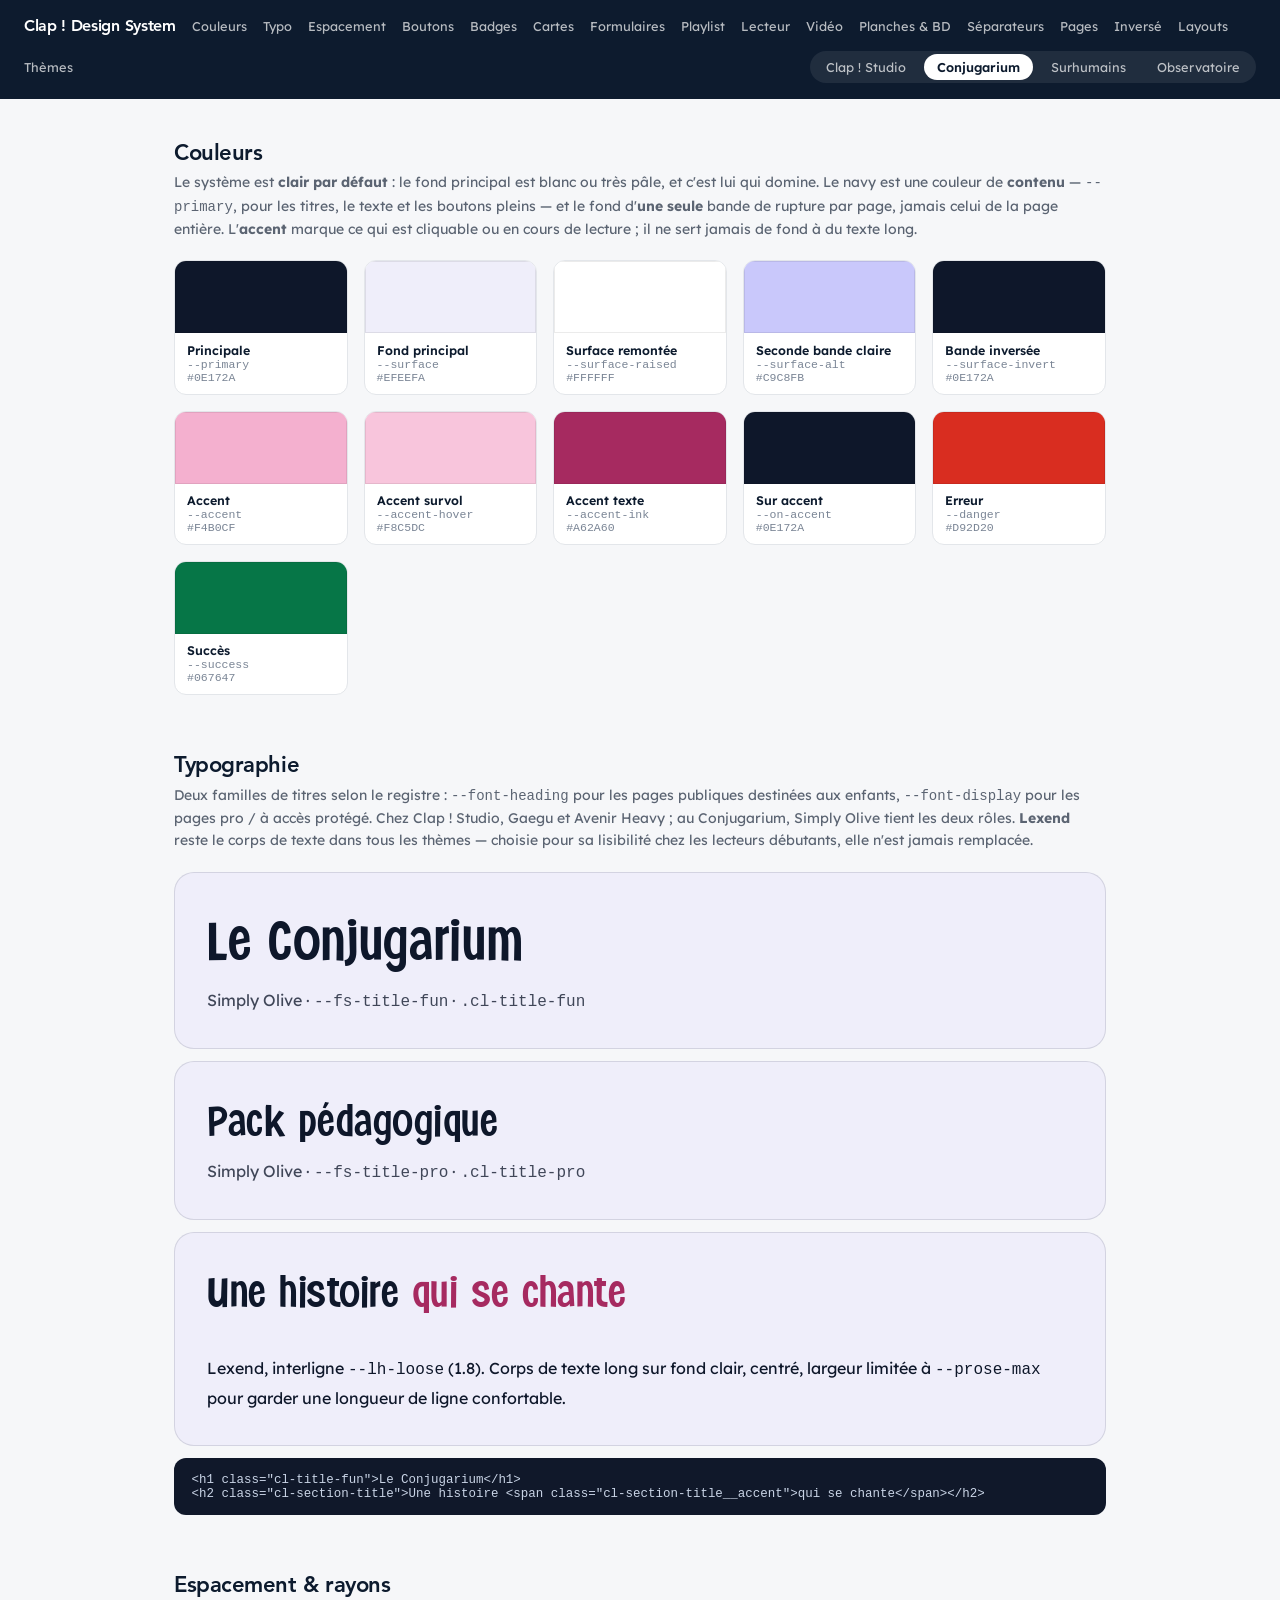
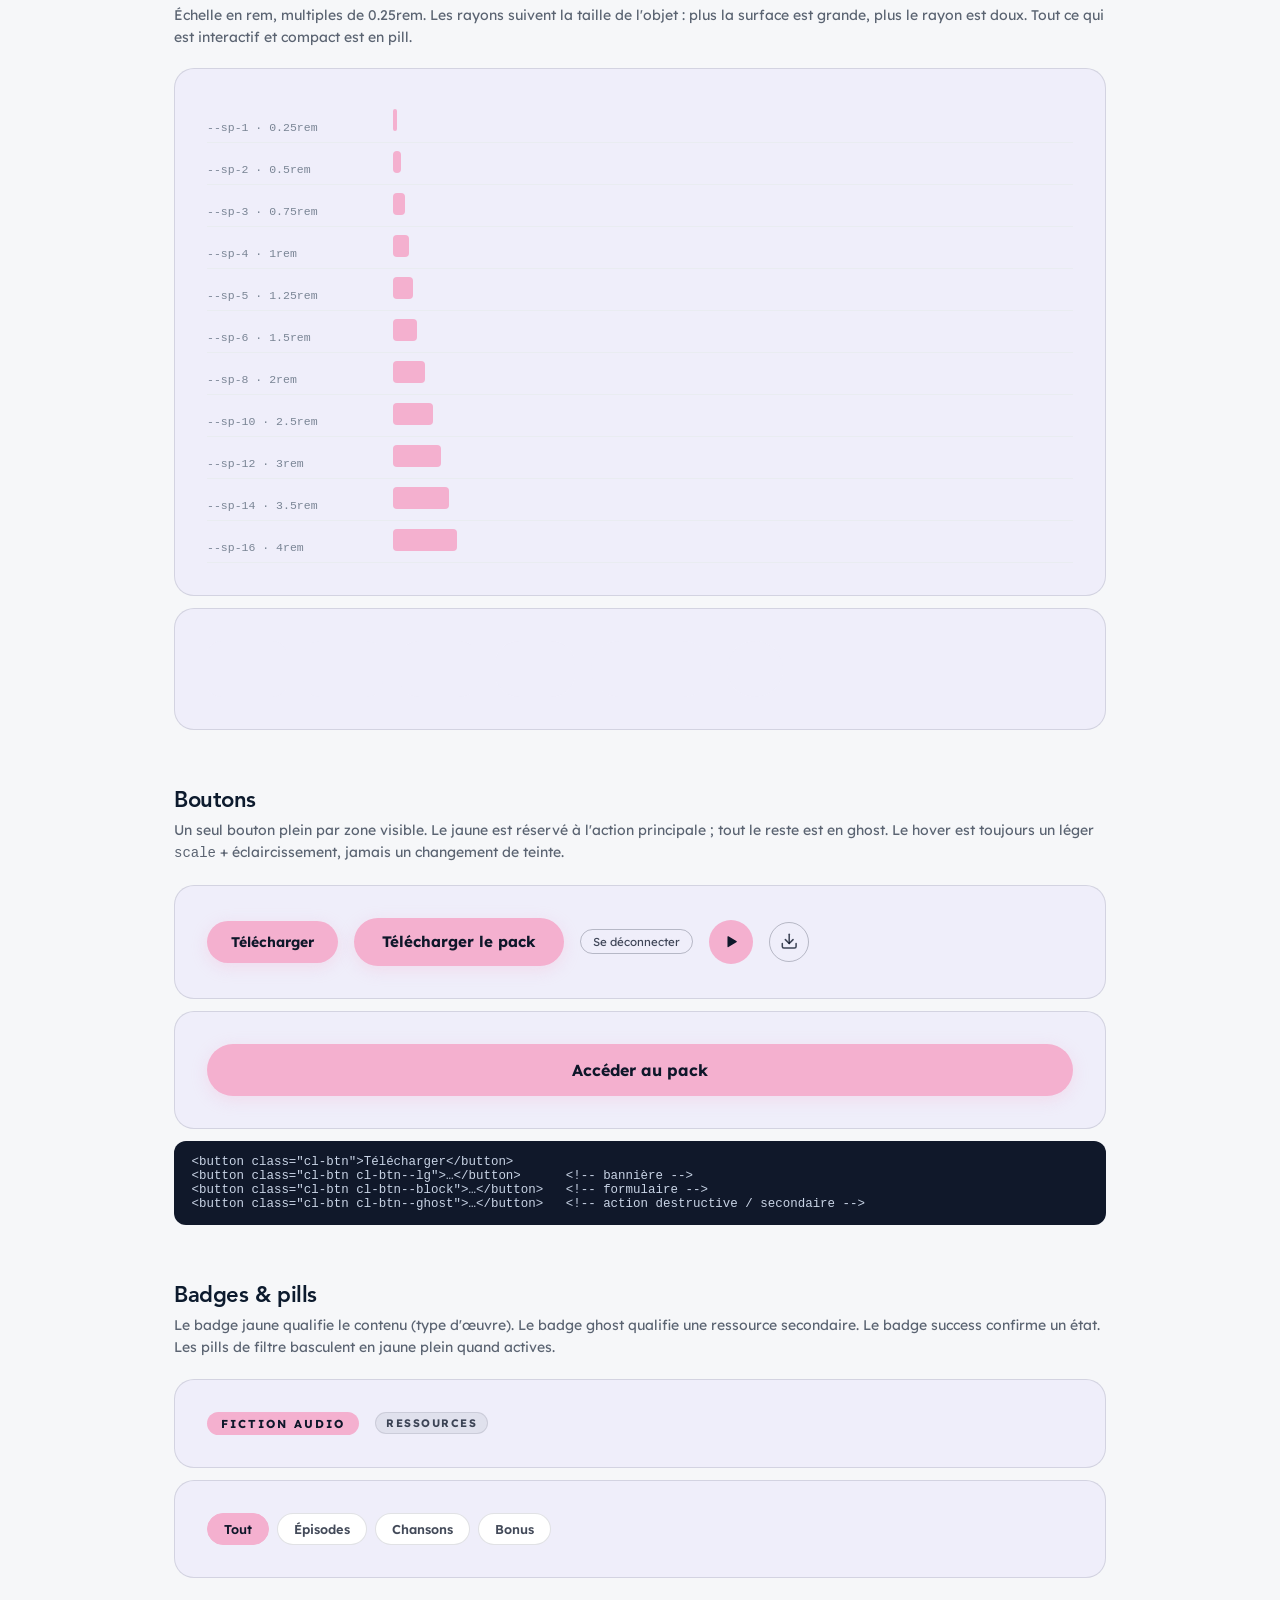
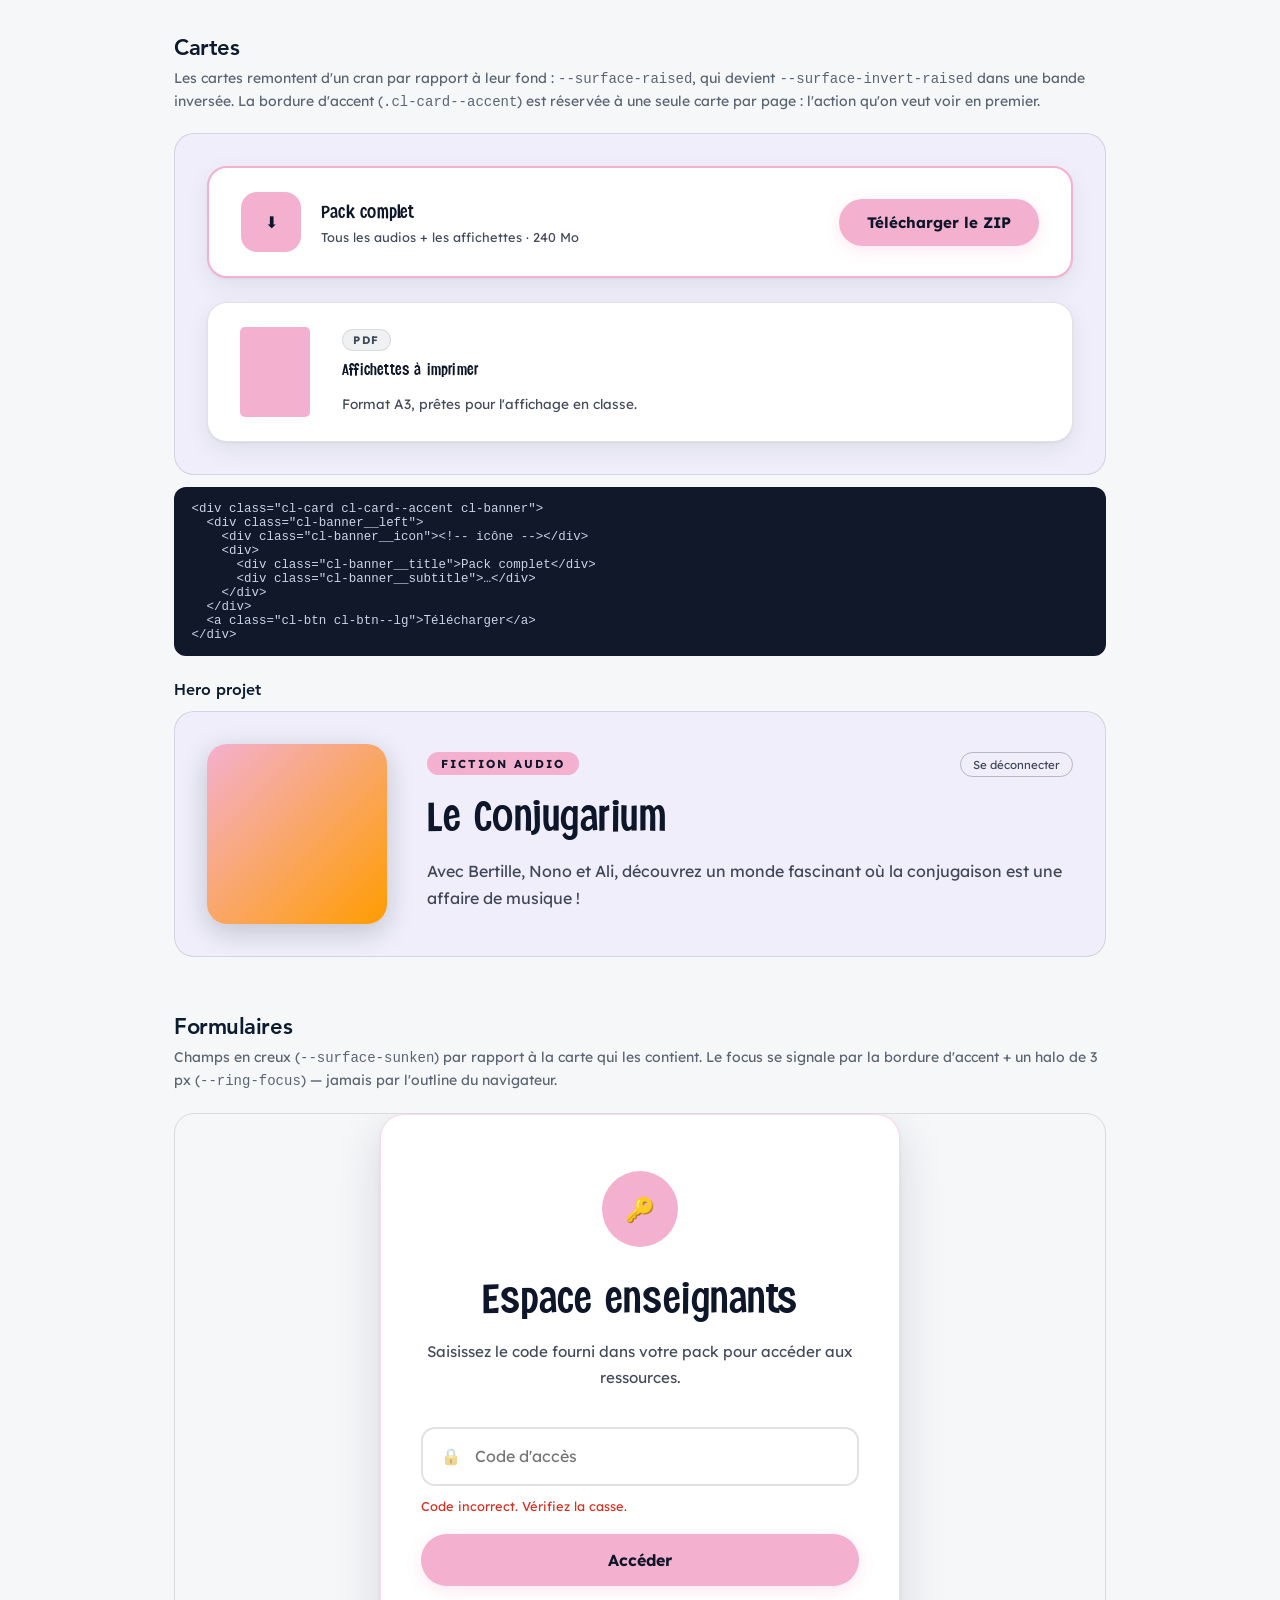
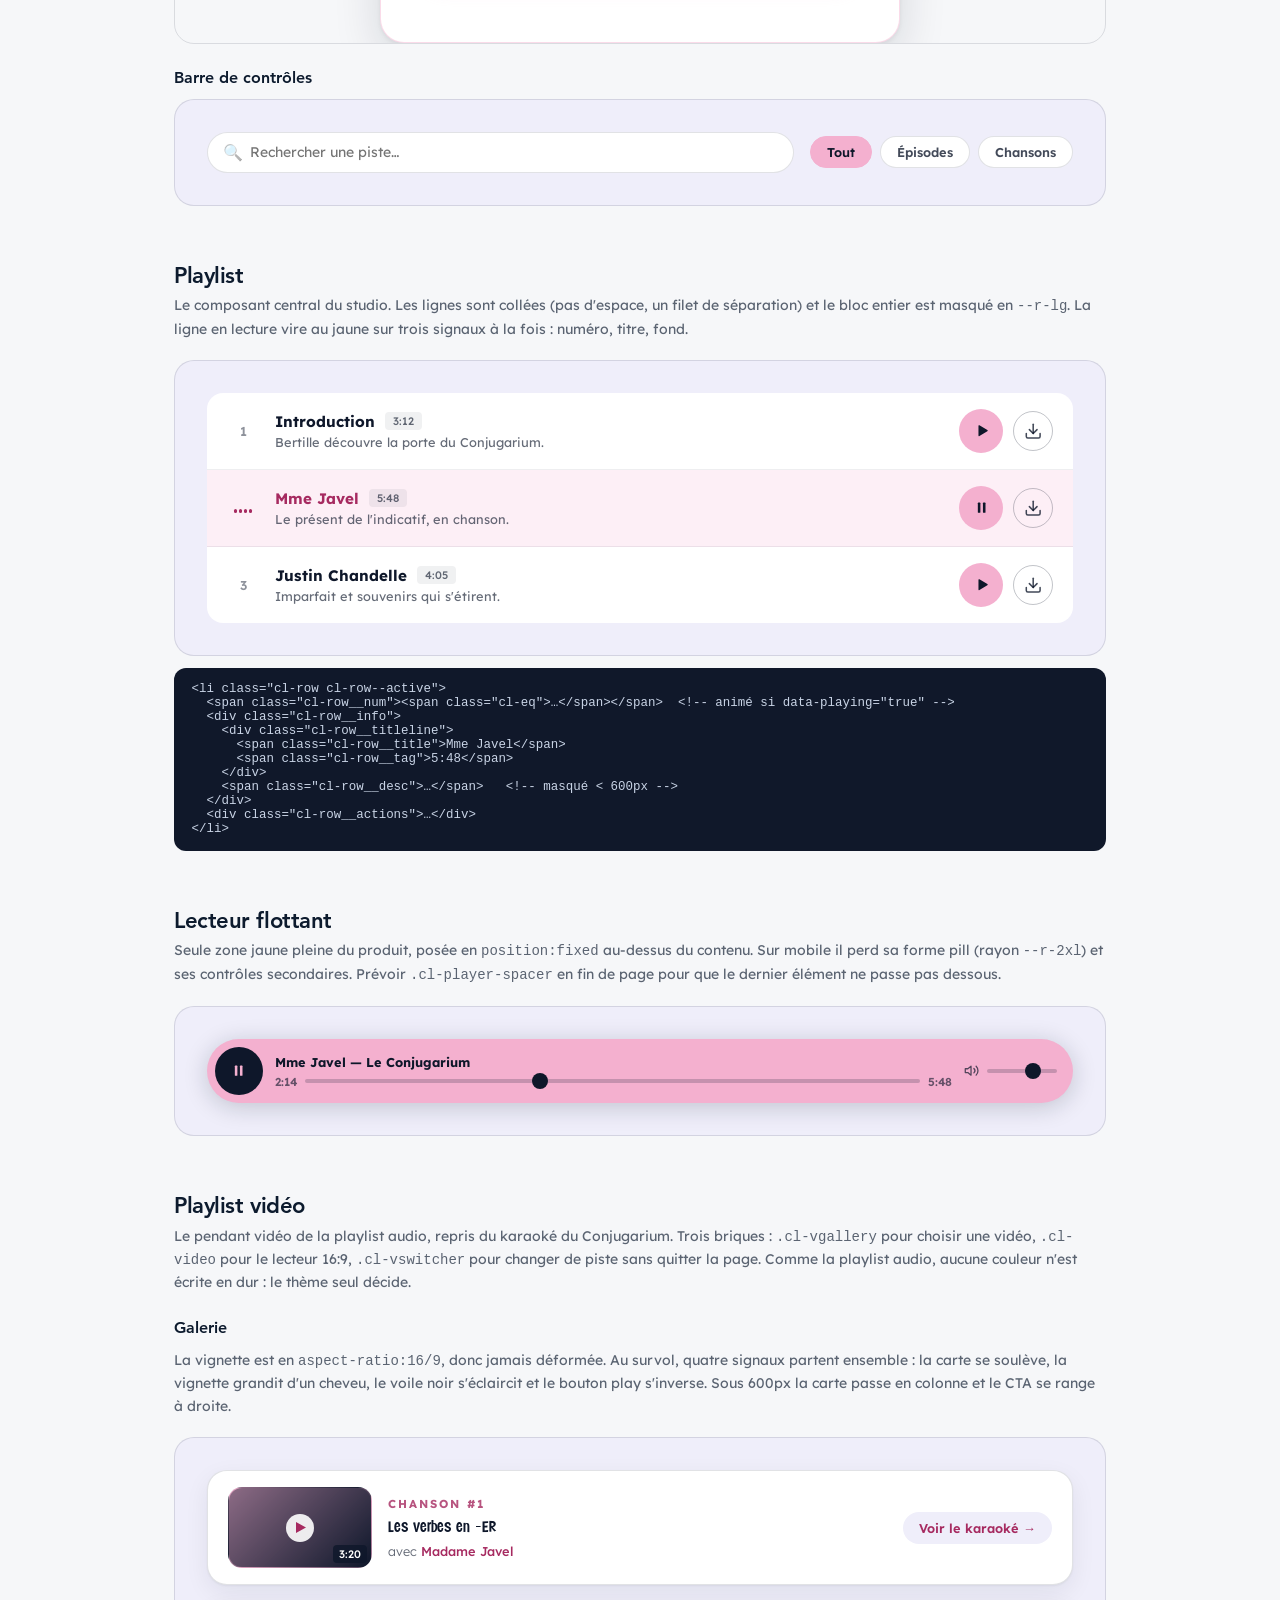
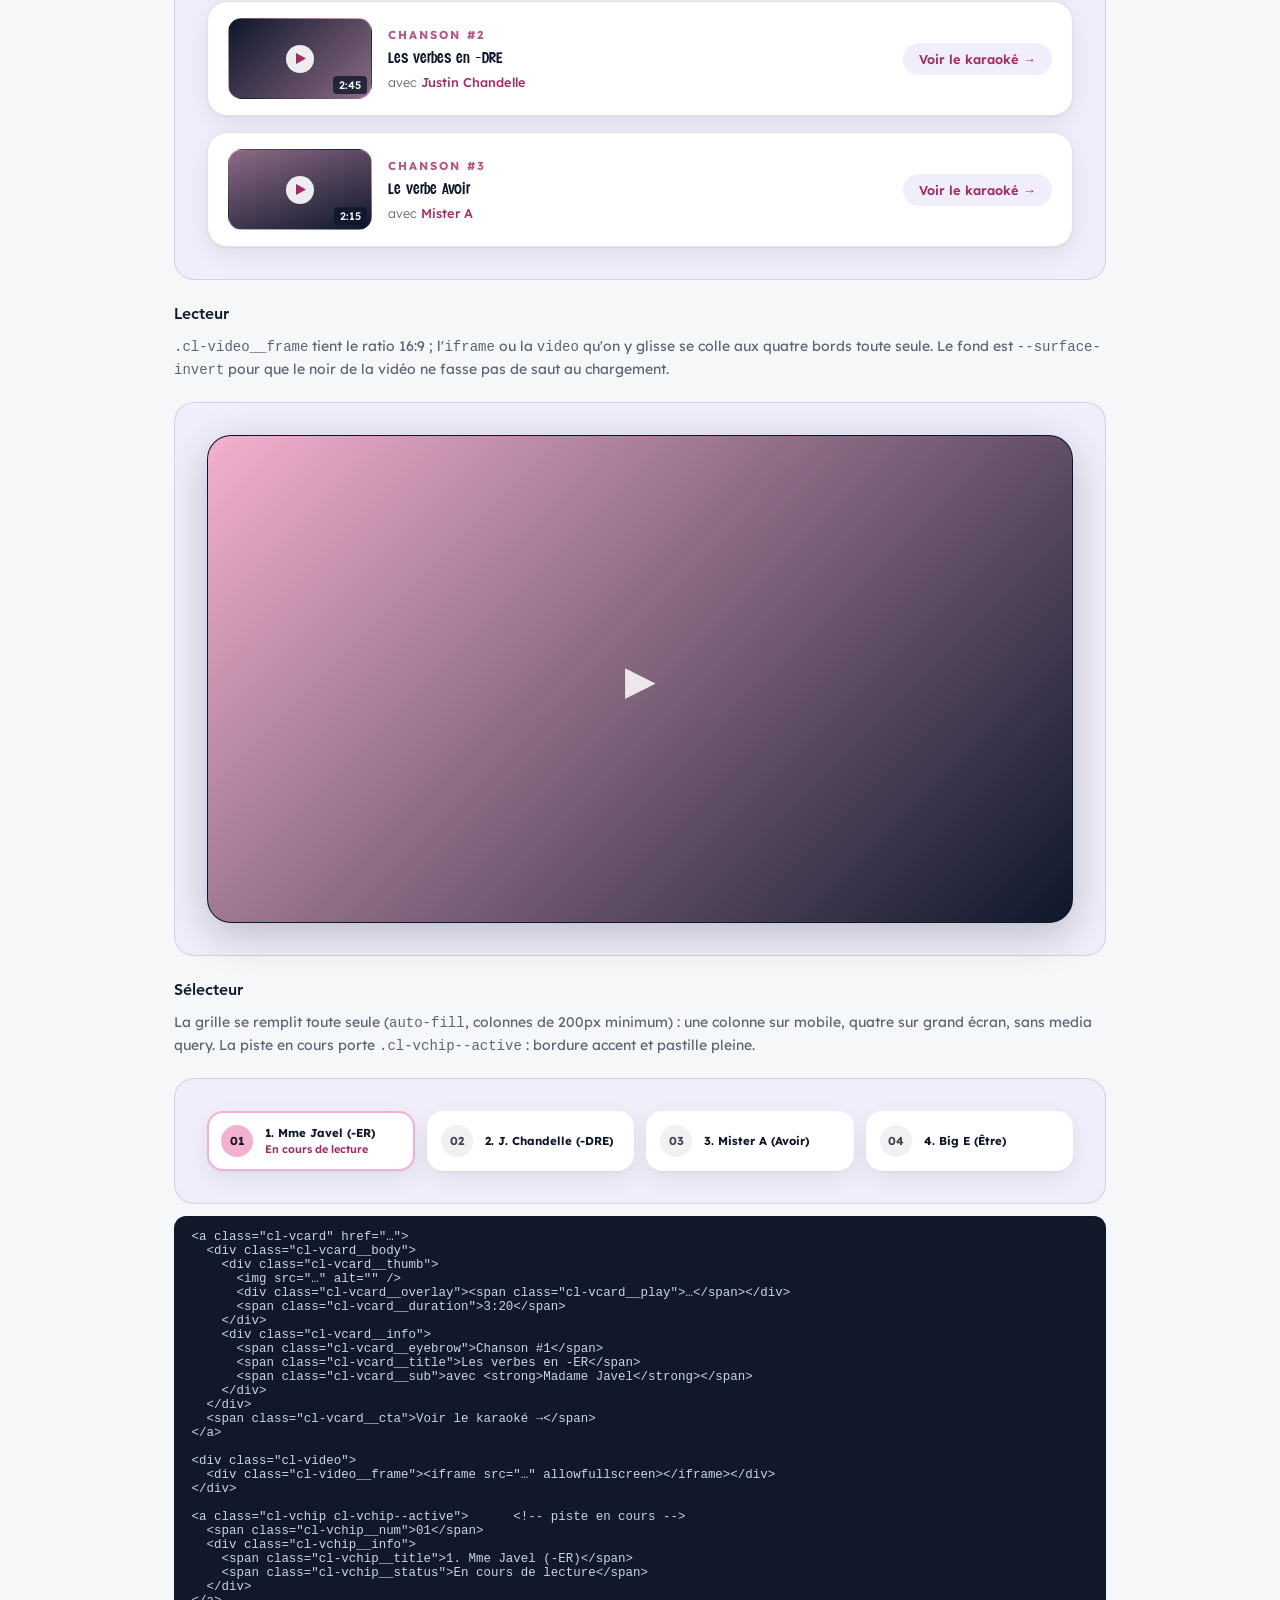
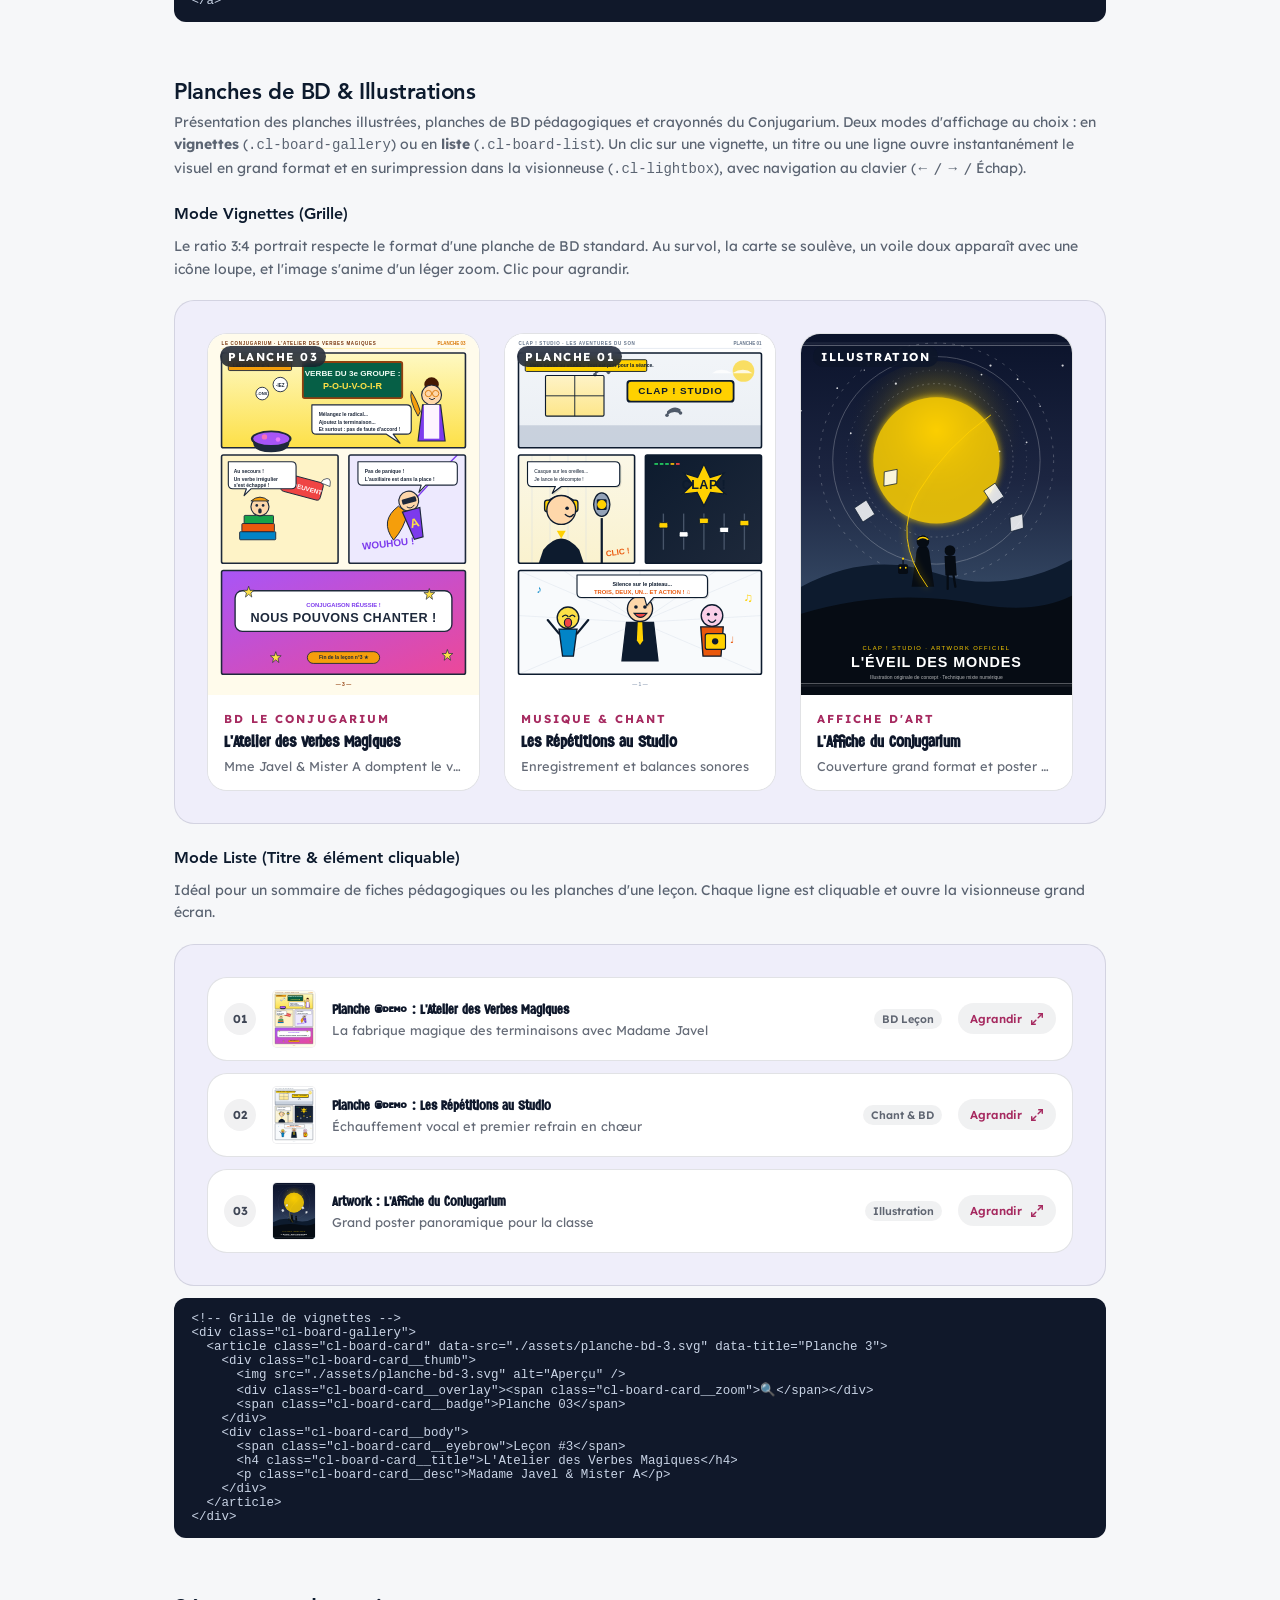
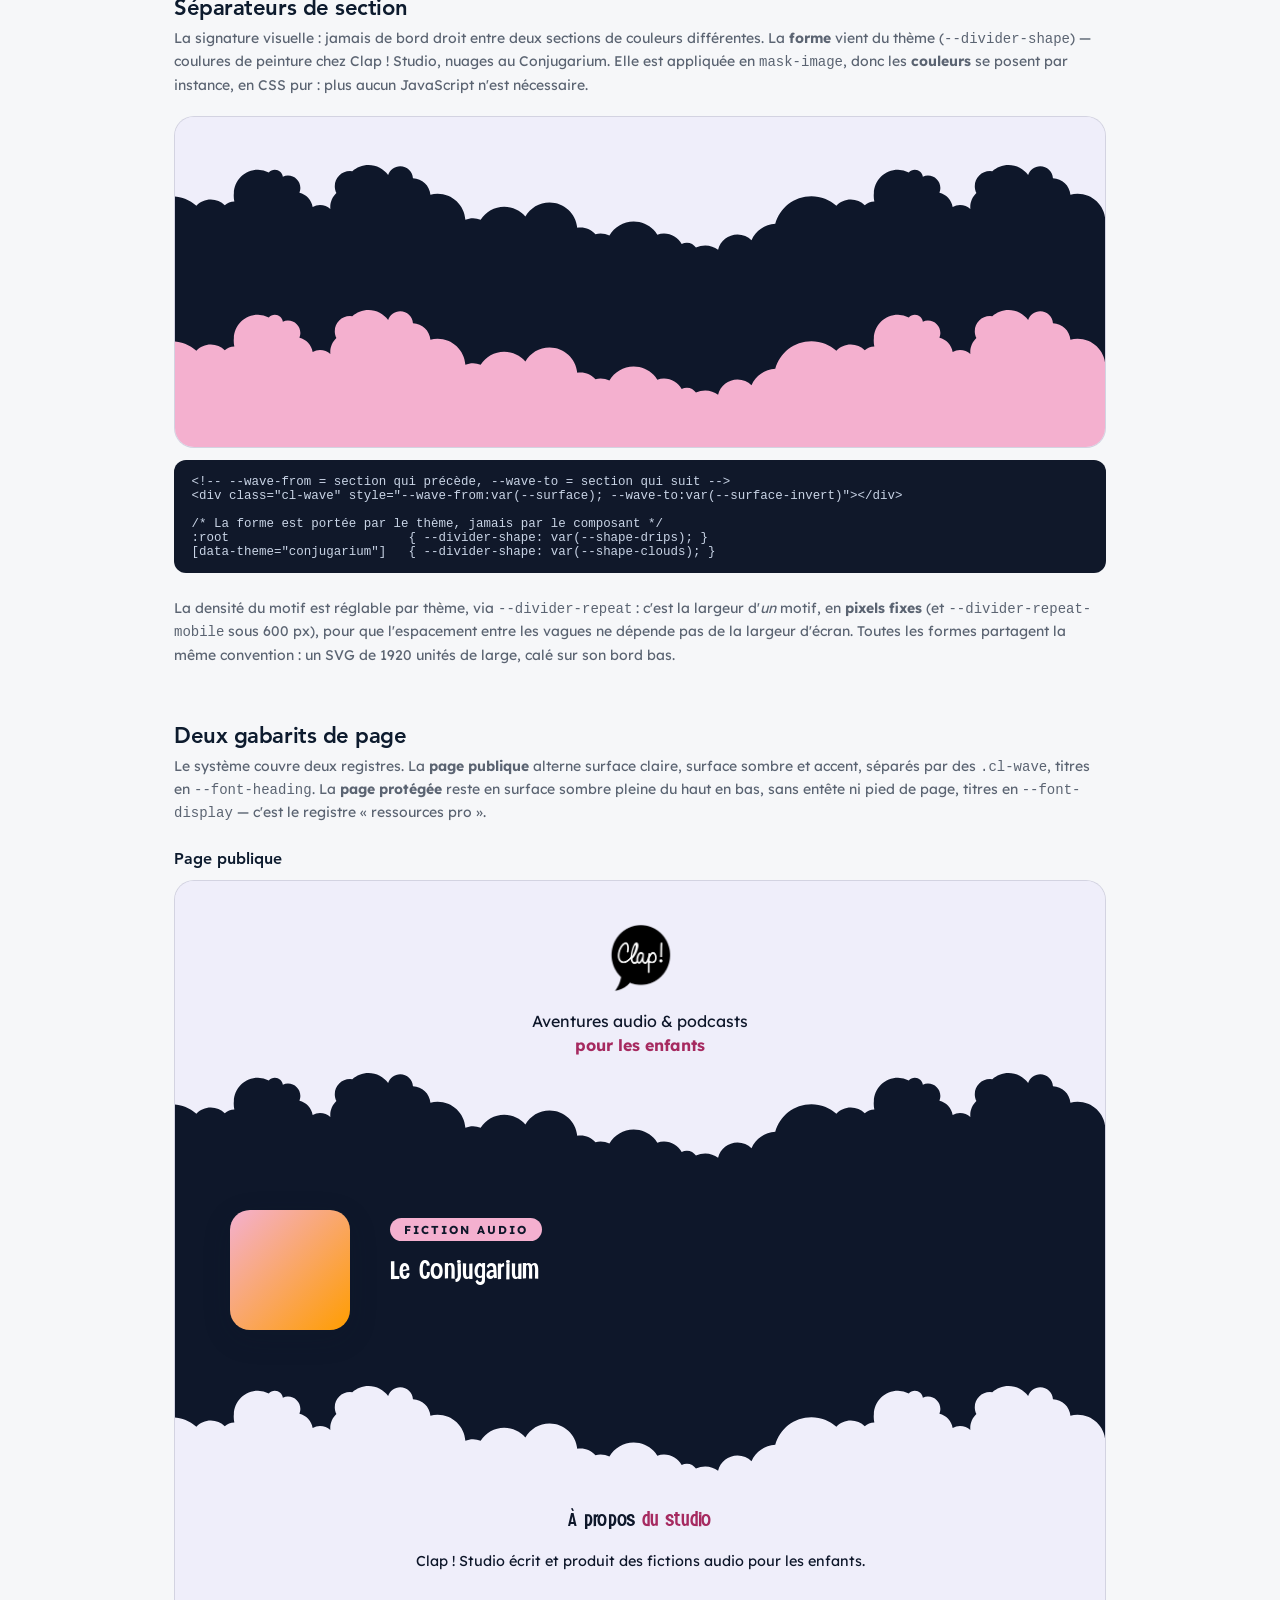
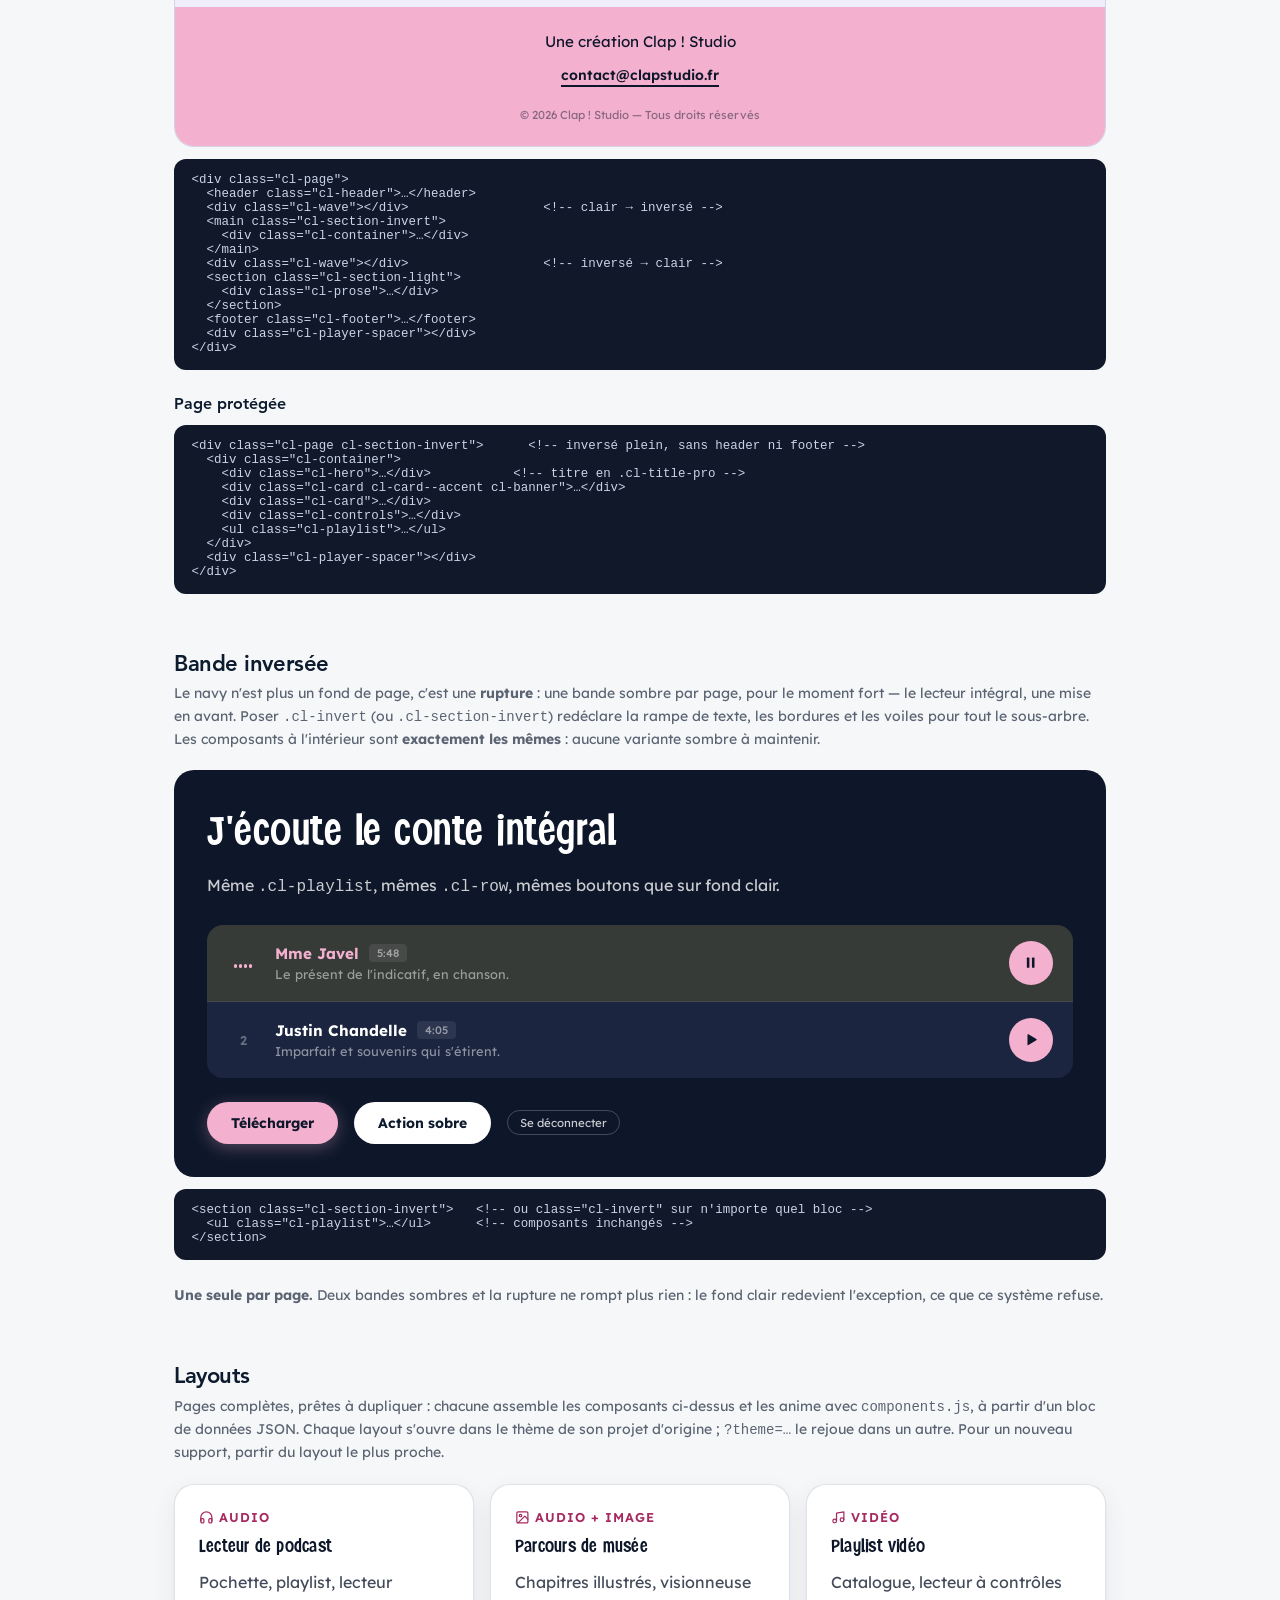
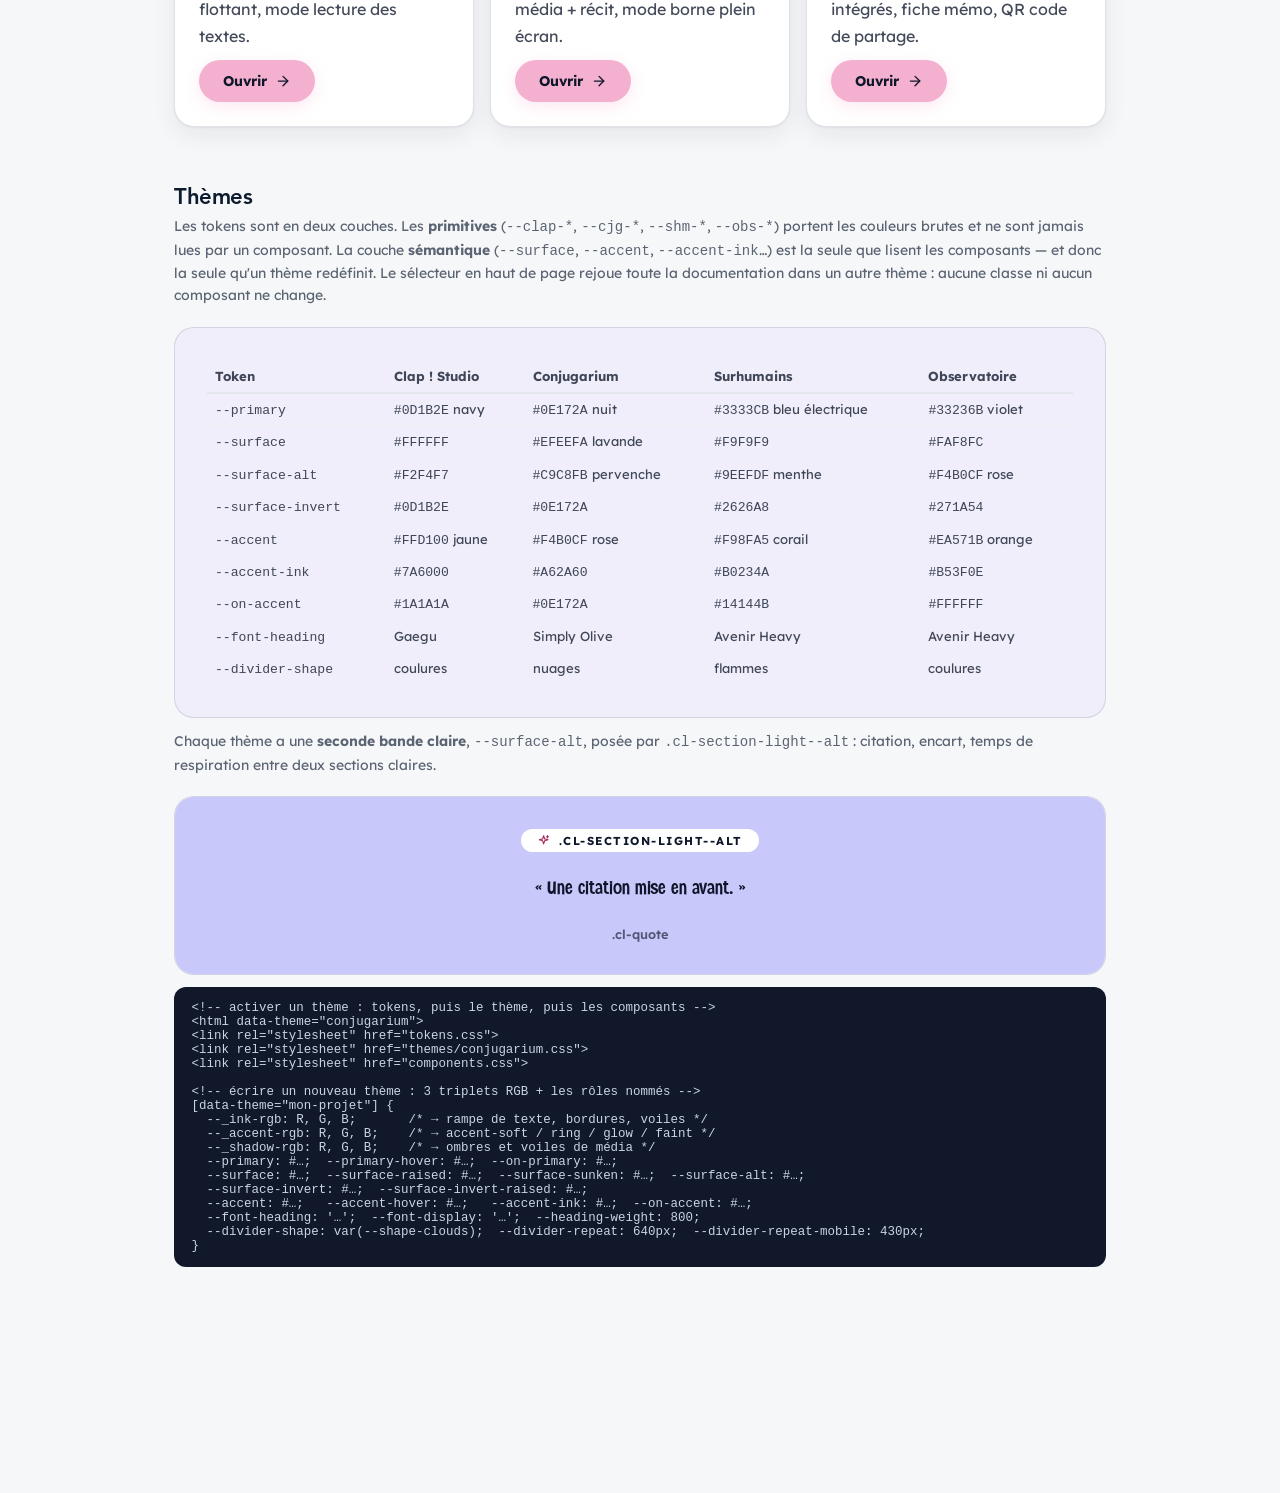
==== commit e5613aff: "refactor: styleguides alignés, chrome commun extrait - styleguide/styleguide.css et .js remplacent l" ====
--- a/conjugarium.html
+++ b/conjugarium.html
@@ -1,15 +1,9 @@
 <!doctype html>
-<html lang="fr">
+<html lang="fr" data-theme="conjugarium" data-page="conjugarium">
 <head>
 <meta charset="UTF-8" />
 <meta name="viewport" content="width=device-width, initial-scale=1.0" />
 <meta name="robots" content="noindex, nofollow" />
-<script>
-  // Fichier dédié au thème Conjugarium : pas de détection d'URL nécessaire,
-  // le thème est fixe. On garde data-page pour le reste du script partagé.
-  document.documentElement.dataset.theme = 'conjugarium';
-  document.documentElement.dataset.page = 'conjugarium';
-</script>
 <title>Conjugarium — Design System</title>
 <meta name="description" content="Design system du Conjugarium : couleurs, typographie et composants pour les pages Bienvenue au Conjugarium." />
 <link rel="canonical" href="https://clap-design-system.web.app/conjugarium" />
@@ -33,61 +27,9 @@
 <link rel="preconnect" href="https://fonts.gstatic.com" crossorigin />
 <link href="https://fonts.googleapis.com/css2?family=Lexend:wght@400;500;600;700&family=Gaegu:wght@700&display=swap" rel="stylesheet" />
 <link rel="stylesheet" href="./tokens.css" />
+<link rel="stylesheet" href="./themes/conjugarium.css" />
 <link rel="stylesheet" href="./components.css" />
-<link rel="stylesheet" href="./themes/conjugarium.css" />
-<style>
-  /* Chrome de la page de styleguide — hors design system */
-  body { background: #f6f7f9; }
-  .sg-nav {
-    position: sticky; top: 0; z-index: 200;
-    background: #0D1B2E; color: #fff;
-    padding: 1rem 1.5rem;
-    display: flex; align-items: center; gap: 1rem; flex-wrap: wrap;
-  }
-  .sg-nav strong { font-family: 'Avenir Heavy','Lexend',sans-serif; letter-spacing: -0.02em; }
-  .sg-nav a { color: rgba(255,255,255,.7); text-decoration: none; font-size: .8rem; }
-  .sg-nav a:hover { color: #FFD100; }
-  .sg-wrap { max-width: 980px; margin: 0 auto; padding: 2.5rem 1.5rem 6rem; }
-  .sg-sec { margin-bottom: 3.5rem; }
-  .sg-sec > h2 {
-    font-family: 'Avenir Heavy','Lexend',sans-serif; font-size: 1.4rem; color: #0D1B2E;
-    letter-spacing: -0.02em; margin-bottom: .35rem;
-  }
-  .sg-sec > p.sg-note { font-size: .875rem; color: #5b6472; margin-bottom: 1.25rem; line-height: 1.6; }
-  .sg-demo {
-    background: var(--surface); border: 1px solid var(--border-subtle);
-    border-radius: 20px; padding: 2rem; margin-bottom: .75rem;
-  }
-  /* la bande sombre : .cl-invert pose ses propres tokens */
-  .sg-demo--invert { border-color: transparent; }
-  .sg-demo--light { background: var(--surface); border: 1px solid var(--border-subtle); }
-  .sg-demo--yellow { background: var(--accent); }
-  .sg-demo--flow { display: flex; flex-wrap: wrap; gap: 1rem; align-items: center; }
-  .sg-demo--pad0 { padding: 0; overflow: hidden; }
-  .sg-code {
-    font-family: ui-monospace, SFMono-Regular, Menlo, monospace;
-    font-size: .78rem; background: #10182a; color: #c9d4e6;
-    padding: .9rem 1.1rem; border-radius: 12px; overflow-x: auto;
-    white-space: pre; margin-bottom: 1.5rem;
-  }
-  .sg-swatches { display: grid; grid-template-columns: repeat(auto-fill, minmax(160px, 1fr)); gap: 1rem; }
-  .sg-swatch { border: 1px solid #e3e6ea; border-radius: 12px; overflow: hidden; background: #fff; }
-  .sg-swatch__chip { height: 72px; }
-  .sg-swatch__body { padding: .6rem .75rem; }
-  .sg-swatch__name { font-size: .78rem; font-weight: 600; color: #0D1B2E; }
-  .sg-swatch__val { font-size: .72rem; color: #7a8595; font-family: ui-monospace, monospace; }
-  .sg-scale-row { display: flex; align-items: baseline; gap: 1rem; padding: .5rem 0; border-bottom: 1px solid #e9ecf1; }
-  .sg-scale-row code { font-size: .72rem; color: #7a8595; width: 170px; flex-shrink: 0; font-family: ui-monospace, monospace; }
-  .sg-bar { height: 22px; background: var(--accent); border-radius: 4px; }
-  .sg-theme { margin-left: auto; display: flex; gap: .35rem; background: rgba(255,255,255,.08); padding: 3px; border-radius: 50px; }
-  .sg-theme__btn {
-    border: none; background: transparent; color: rgba(255,255,255,.65);
-    font: inherit; font-size: .75rem; padding: .3rem .8rem; border-radius: 50px;
-    cursor: pointer; text-decoration: none; display: inline-block;
-  }
-  .sg-nav .sg-theme__btn--on { background: #fff; color: #0D1B2E; font-weight: 600; }
-  @media (max-width: 600px) { .sg-demo { padding: 1.25rem; } .sg-theme { margin-left: 0; } }
-</style>
+<link rel="stylesheet" href="./styleguide/styleguide.css" />
 </head>
 <body>
 
@@ -105,8 +47,9 @@
   <a href="#video">Vidéo</a>
   <a href="#planches">Planches & BD</a>
   <a href="#wave">Séparateurs</a>
+  <a href="#pages">Pages</a>
   <a href="#invert">Inversé</a>
-  <a href="#pages">Pages</a>
+  <a href="#layouts">Layouts</a>
   <a href="#themes">Thèmes</a>
   <div class="sg-theme">
     <a class="sg-theme__btn" href="/clap" data-page-link="clap">Clap ! Studio</a>
@@ -168,8 +111,8 @@
     <button class="cl-btn">Télécharger</button>
     <button class="cl-btn cl-btn--lg">Télécharger le pack</button>
     <button class="cl-btn cl-btn--ghost">Se déconnecter</button>
-    <button class="cl-icon-btn" aria-label="Lecture">▶</button>
-    <a class="cl-icon-btn cl-icon-btn--outline" href="#" aria-label="Télécharger">↓</a>
+    <button class="cl-icon-btn" aria-label="Lecture"><svg class="cl-ico cl-ico--play" aria-hidden="true"><use href="#cl-i-play"/></svg><svg class="cl-ico cl-ico--pause" aria-hidden="true"><use href="#cl-i-pause"/></svg></button>
+    <a class="cl-icon-btn cl-icon-btn--outline" href="#" aria-label="Télécharger"><svg class="cl-ico" aria-hidden="true"><use href="#cl-i-download"/></svg></a>
   </div>
   <div class="sg-demo"><button class="cl-btn cl-btn--block">Accéder au pack</button></div>
   <div class="sg-code">&lt;button class="cl-btn"&gt;Télécharger&lt;/button&gt;
@@ -199,7 +142,7 @@
 <!-- ══════════ CARTES ══════════ -->
 <section class="sg-sec" id="cartes">
   <h2>Cartes</h2>
-  <p class="sg-note">Toutes les cartes sont posées sur le navy et remontent d'un cran en <code>--navy-light</code>. La bordure jaune (<code>--accent</code>) est réservée à une seule carte par page : l'action qu'on veut voir en premier.</p>
+  <p class="sg-note">Les cartes remontent d'un cran par rapport à leur fond : <code>--surface-raised</code>, qui devient <code>--surface-invert-raised</code> dans une bande inversée. La bordure d'accent (<code>.cl-card--accent</code>) est réservée à une seule carte par page : l'action qu'on veut voir en premier.</p>
 
   <div class="sg-demo">
     <div class="cl-card cl-card--accent cl-banner" style="margin-bottom:1.5rem">
@@ -233,7 +176,7 @@
   &lt;a class="cl-btn cl-btn--lg"&gt;Télécharger&lt;/a&gt;
 &lt;/div&gt;</div>
 
-  <h3 style="font-family:'Avenir Heavy','Lexend',sans-serif;font-size:1rem;color:#0D1B2E;margin-bottom:.75rem">Hero projet</h3>
+  <h3 class="sg-h3">Hero projet</h3>
   <div class="sg-demo">
     <div class="cl-hero" style="margin-bottom:0">
       <div class="cl-hero__cover" style="background:linear-gradient(135deg,var(--accent),#ff9d00)"></div>
@@ -252,7 +195,7 @@
 <!-- ══════════ FORMULAIRES ══════════ -->
 <section class="sg-sec" id="formulaires">
   <h2>Formulaires</h2>
-  <p class="sg-note">Champs toujours sur le navy le plus sombre, en creux par rapport à la carte qui les contient. Le focus se signale par la bordure jaune + un halo de 3px — jamais par l'outline du navigateur.</p>
+  <p class="sg-note">Champs en creux (<code>--surface-sunken</code>) par rapport à la carte qui les contient. Le focus se signale par la bordure d'accent + un halo de 3 px (<code>--ring-focus</code>) — jamais par l'outline du navigateur.</p>
   <div class="sg-demo sg-demo--pad0" style="background:transparent">
     <div class="cl-card cl-card--auth" style="margin:0 auto">
       <div style="width:76px;height:76px;margin:0 auto 1.5rem;border-radius:50%;background:var(--accent);color:var(--on-accent);display:flex;align-items:center;justify-content:center;box-shadow:var(--shadow-yellow-lg);font-size:1.5rem">🔑</div>
@@ -269,7 +212,7 @@
     </div>
   </div>
 
-  <h3 style="font-family:'Avenir Heavy','Lexend',sans-serif;font-size:1rem;color:#0D1B2E;margin:1.5rem 0 .75rem">Barre de contrôles</h3>
+  <h3 class="sg-h3">Barre de contrôles</h3>
   <div class="sg-demo">
     <div class="cl-controls" style="margin-bottom:0">
       <div class="cl-search">
@@ -301,12 +244,12 @@
           <span class="cl-row__desc">Bertille découvre la porte du Conjugarium.</span>
         </div>
         <div class="cl-row__actions">
-          <button class="cl-icon-btn" aria-label="Lecture">▶</button>
-          <a class="cl-icon-btn cl-icon-btn--outline" href="#" aria-label="Télécharger">↓</a>
+          <button class="cl-icon-btn" aria-label="Lecture"><svg class="cl-ico cl-ico--play" aria-hidden="true"><use href="#cl-i-play"/></svg><svg class="cl-ico cl-ico--pause" aria-hidden="true"><use href="#cl-i-pause"/></svg></button>
+          <a class="cl-icon-btn cl-icon-btn--outline" href="#" aria-label="Télécharger"><svg class="cl-ico" aria-hidden="true"><use href="#cl-i-download"/></svg></a>
         </div>
       </li>
-      <li class="cl-row cl-row--active">
-        <span class="cl-row__num cl-pulse">♫</span>
+      <li class="cl-row cl-row--active" data-playing="true">
+        <span class="cl-row__num"><span class="cl-eq" aria-hidden="true"><span></span><span></span><span></span><span></span></span></span>
         <div class="cl-row__info">
           <div class="cl-row__titleline">
             <span class="cl-row__title">Mme Javel</span>
@@ -315,8 +258,8 @@
           <span class="cl-row__desc">Le présent de l'indicatif, en chanson.</span>
         </div>
         <div class="cl-row__actions">
-          <button class="cl-icon-btn" aria-label="Pause">❚❚</button>
-          <a class="cl-icon-btn cl-icon-btn--outline" href="#" aria-label="Télécharger">↓</a>
+          <button class="cl-icon-btn" aria-label="Pause" data-playing="true"><svg class="cl-ico cl-ico--play" aria-hidden="true"><use href="#cl-i-play"/></svg><svg class="cl-ico cl-ico--pause" aria-hidden="true"><use href="#cl-i-pause"/></svg></button>
+          <a class="cl-icon-btn cl-icon-btn--outline" href="#" aria-label="Télécharger"><svg class="cl-ico" aria-hidden="true"><use href="#cl-i-download"/></svg></a>
         </div>
       </li>
       <li class="cl-row">
@@ -329,14 +272,14 @@
           <span class="cl-row__desc">Imparfait et souvenirs qui s'étirent.</span>
         </div>
         <div class="cl-row__actions">
-          <button class="cl-icon-btn" aria-label="Lecture">▶</button>
-          <a class="cl-icon-btn cl-icon-btn--outline" href="#" aria-label="Télécharger">↓</a>
+          <button class="cl-icon-btn" aria-label="Lecture"><svg class="cl-ico cl-ico--play" aria-hidden="true"><use href="#cl-i-play"/></svg><svg class="cl-ico cl-ico--pause" aria-hidden="true"><use href="#cl-i-pause"/></svg></button>
+          <a class="cl-icon-btn cl-icon-btn--outline" href="#" aria-label="Télécharger"><svg class="cl-ico" aria-hidden="true"><use href="#cl-i-download"/></svg></a>
         </div>
       </li>
     </ul>
   </div>
   <div class="sg-code">&lt;li class="cl-row cl-row--active"&gt;
-  &lt;span class="cl-row__num cl-pulse"&gt;&lt;!-- icône note --&gt;&lt;/span&gt;
+  &lt;span class="cl-row__num"&gt;&lt;span class="cl-eq"&gt;…&lt;/span&gt;&lt;/span&gt;  &lt;!-- animé si data-playing="true" --&gt;
   &lt;div class="cl-row__info"&gt;
     &lt;div class="cl-row__titleline"&gt;
       &lt;span class="cl-row__title"&gt;Mme Javel&lt;/span&gt;
@@ -355,7 +298,7 @@
   <div class="sg-demo sg-demo--light">
     <div class="cl-player" style="position:static;transform:none;width:100%">
       <div class="cl-player__inner">
-        <button class="cl-player__play" aria-label="Pause">❚❚</button>
+        <button class="cl-player__play" aria-label="Pause" data-playing="true"><svg class="cl-ico cl-ico--play" aria-hidden="true"><use href="#cl-i-play"/></svg><svg class="cl-ico cl-ico--pause" aria-hidden="true"><use href="#cl-i-pause"/></svg></button>
         <div class="cl-player__meta">
           <div class="cl-player__title">Mme Javel — Le Conjugarium</div>
           <div class="cl-player__progress">
@@ -365,7 +308,7 @@
           </div>
         </div>
         <div class="cl-player__side">
-          <button class="cl-player__iconbtn" aria-label="Volume">🔊</button>
+          <button class="cl-player__iconbtn" aria-label="Couper le son"><svg class="cl-ico" aria-hidden="true"><use href="#cl-i-volume"/></svg></button>
           <input class="cl-range cl-range--volume" type="range" value="70" aria-label="Volume" />
         </div>
       </div>
@@ -378,7 +321,7 @@
   <h2>Playlist vidéo</h2>
   <p class="sg-note">Le pendant vidéo de la playlist audio, repris du karaoké du Conjugarium. Trois briques : <code>.cl-vgallery</code> pour choisir une vidéo, <code>.cl-video</code> pour le lecteur 16:9, <code>.cl-vswitcher</code> pour changer de piste sans quitter la page. Comme la playlist audio, aucune couleur n'est écrite en dur : le thème seul décide.</p>
 
-  <h3 style="font-family:'Avenir Heavy','Lexend',sans-serif;font-size:1rem;color:#0D1B2E;margin-bottom:.75rem">Galerie</h3>
+  <h3 class="sg-h3">Galerie</h3>
   <p class="sg-note">La vignette est en <code>aspect-ratio:16/9</code>, donc jamais déformée. Au survol, quatre signaux partent ensemble : la carte se soulève, la vignette grandit d'un cheveu, le voile noir s'éclaircit et le bouton play s'inverse. Sous 600px la carte passe en colonne et le CTA se range à droite.</p>
   <div class="sg-demo">
     <div class="cl-vgallery">
@@ -427,7 +370,7 @@
     </div>
   </div>
 
-  <h3 style="font-family:'Avenir Heavy','Lexend',sans-serif;font-size:1rem;color:#0D1B2E;margin:1.5rem 0 .75rem">Lecteur</h3>
+  <h3 class="sg-h3">Lecteur</h3>
   <p class="sg-note"><code>.cl-video__frame</code> tient le ratio 16:9 ; l'<code>iframe</code> ou la <code>video</code> qu'on y glisse se colle aux quatre bords toute seule. Le fond est <code>--surface-invert</code> pour que le noir de la vidéo ne fasse pas de saut au chargement.</p>
   <div class="sg-demo sg-demo--light">
     <div class="cl-video">
@@ -437,7 +380,7 @@
     </div>
   </div>
 
-  <h3 style="font-family:'Avenir Heavy','Lexend',sans-serif;font-size:1rem;color:#0D1B2E;margin:1.5rem 0 .75rem">Sélecteur</h3>
+  <h3 class="sg-h3">Sélecteur</h3>
   <p class="sg-note">La grille se remplit toute seule (<code>auto-fill</code>, colonnes de 200px minimum) : une colonne sur mobile, quatre sur grand écran, sans media query. La piste en cours porte <code>.cl-vchip--active</code> : bordure accent et pastille pleine.</p>
   <div class="sg-demo">
     <div class="cl-vswitcher">
@@ -503,7 +446,7 @@
   <h2>Planches de BD &amp; Illustrations</h2>
   <p class="sg-note">Présentation des planches illustrées, planches de BD pédagogiques et crayonnés du Conjugarium. Deux modes d'affichage au choix : en <strong>vignettes</strong> (<code>.cl-board-gallery</code>) ou en <strong>liste</strong> (<code>.cl-board-list</code>). Un clic sur une vignette, un titre ou une ligne ouvre instantanément le visuel en grand format et en surimpression dans la visionneuse (<code>.cl-lightbox</code>), avec navigation au clavier (&larr; / &rarr; / &Eacute;chap).</p>
 
-  <h3 style="font-family:'Simply Olive','Lexend',sans-serif;font-size:1.15rem;color:var(--text-1);margin-bottom:.75rem">Mode Vignettes (Grille)</h3>
+  <h3 class="sg-h3">Mode Vignettes (Grille)</h3>
   <p class="sg-note">Le ratio 3:4 portrait respecte le format d'une planche de BD standard. Au survol, la carte se soulève, un voile doux apparaît avec une icône loupe, et l'image s'anime d'un léger zoom. Clic pour agrandir.</p>
   <div class="sg-demo">
     <div class="cl-board-gallery">
@@ -563,7 +506,7 @@
     </div>
   </div>
 
-  <h3 style="font-family:'Simply Olive','Lexend',sans-serif;font-size:1.15rem;color:var(--text-1);margin:1.5rem 0 .75rem">Mode Liste (Titre &amp; élément cliquable)</h3>
+  <h3 class="sg-h3">Mode Liste (Titre &amp; élément cliquable)</h3>
   <p class="sg-note">Idéal pour un sommaire de fiches pédagogiques ou les planches d'une leçon. Chaque ligne est cliquable et ouvre la visionneuse grand écran.</p>
   <div class="sg-demo">
     <div class="cl-board-list">
@@ -651,7 +594,7 @@
 /* La forme est portée par le thème, jamais par le composant */
 :root                        { --divider-shape: var(--shape-drips); }
 [data-theme="conjugarium"]   { --divider-shape: var(--shape-clouds); }</div>
-  <p class="sg-note">La densité du motif est réglable par thème, via <code>--divider-repeat</code> : c'est la largeur d'<em>un</em> motif, donc <code>50%</code> en donne deux sur la largeur. Les coulures gardent <code>50%</code> ; les nuages, plus larges par nature, passent à <code>70%</code> pour retrouver la densité du site d'origine. Les deux formes partagent la même convention : un SVG de 1920 unités de large, calé sur son bord bas.</p>
+  <p class="sg-note">La densité du motif est réglable par thème, via <code>--divider-repeat</code> : c'est la largeur d'<em>un</em> motif, en <strong>pixels fixes</strong> (et <code>--divider-repeat-mobile</code> sous 600 px), pour que l'espacement entre les vagues ne dépende pas de la largeur d'écran. Toutes les formes partagent la même convention : un SVG de 1920 unités de large, calé sur son bord bas.</p>
 </section>
 
 <!-- ══════════ PAGES ══════════ -->
@@ -659,7 +602,7 @@
   <h2>Deux gabarits de page</h2>
   <p class="sg-note">Le système couvre deux registres. La <strong>page publique</strong> alterne surface claire, surface sombre et accent, séparés par des <code>.cl-wave</code>, titres en <code>--font-heading</code>. La <strong>page protégée</strong> reste en surface sombre pleine du haut en bas, sans entête ni pied de page, titres en <code>--font-display</code> — c'est le registre « ressources pro ».</p>
 
-  <h3 style="font-family:'Avenir Heavy','Lexend',sans-serif;font-size:1rem;color:#0D1B2E;margin-bottom:.75rem">Page publique</h3>
+  <h3 class="sg-h3">Page publique</h3>
   <div class="sg-demo sg-demo--pad0 sg-demo--light">
     <header class="cl-header" style="padding-bottom:1rem;background:var(--surface)">
       <img src="./assets/clap-logo.png" alt="Clap !" width="72" height="72" />
@@ -692,11 +635,11 @@
   </div>
   <div class="sg-code">&lt;div class="cl-page"&gt;
   &lt;header class="cl-header"&gt;…&lt;/header&gt;
-  &lt;div class="cl-wave"&gt;&lt;/div&gt;                  &lt;!-- blanc → navy --&gt;
-  &lt;main class="cl-section-dark"&gt;
+  &lt;div class="cl-wave"&gt;&lt;/div&gt;                  &lt;!-- clair → inversé --&gt;
+  &lt;main class="cl-section-invert"&gt;
     &lt;div class="cl-container"&gt;…&lt;/div&gt;
   &lt;/main&gt;
-  &lt;div class="cl-wave"&gt;&lt;/div&gt;                  &lt;!-- navy → blanc --&gt;
+  &lt;div class="cl-wave"&gt;&lt;/div&gt;                  &lt;!-- inversé → clair --&gt;
   &lt;section class="cl-section-light"&gt;
     &lt;div class="cl-prose"&gt;…&lt;/div&gt;
   &lt;/section&gt;
@@ -704,8 +647,8 @@
   &lt;div class="cl-player-spacer"&gt;&lt;/div&gt;
 &lt;/div&gt;</div>
 
-  <h3 style="font-family:'Avenir Heavy','Lexend',sans-serif;font-size:1rem;color:#0D1B2E;margin-bottom:.75rem">Page protégée</h3>
-  <div class="sg-code">&lt;div class="cl-page cl-section-dark"&gt;      &lt;!-- navy plein, pas de header/footer --&gt;
+  <h3 class="sg-h3">Page protégée</h3>
+  <div class="sg-code">&lt;div class="cl-page cl-section-invert"&gt;      &lt;!-- inversé plein, sans header ni footer --&gt;
   &lt;div class="cl-container"&gt;
     &lt;div class="cl-hero"&gt;…&lt;/div&gt;           &lt;!-- titre en .cl-title-pro --&gt;
     &lt;div class="cl-card cl-card--accent cl-banner"&gt;…&lt;/div&gt;
@@ -726,13 +669,13 @@
     <h2 class="cl-title-pro" style="margin-bottom:.75rem">J'écoute le conte intégral</h2>
     <p class="cl-desc" style="margin-bottom:1.5rem">Même <code>.cl-playlist</code>, mêmes <code>.cl-row</code>, mêmes boutons que sur fond clair.</p>
     <ul class="cl-playlist" style="margin-bottom:1.5rem">
-      <li class="cl-row cl-row--active">
-        <span class="cl-row__num cl-pulse">♫</span>
+      <li class="cl-row cl-row--active" data-playing="true">
+        <span class="cl-row__num"><span class="cl-eq" aria-hidden="true"><span></span><span></span><span></span><span></span></span></span>
         <div class="cl-row__info">
           <div class="cl-row__titleline"><span class="cl-row__title">Mme Javel</span><span class="cl-row__tag">5:48</span></div>
           <span class="cl-row__desc">Le présent de l'indicatif, en chanson.</span>
         </div>
-        <div class="cl-row__actions"><button class="cl-icon-btn" aria-label="Pause">❚❚</button></div>
+        <div class="cl-row__actions"><button class="cl-icon-btn" aria-label="Pause" data-playing="true"><svg class="cl-ico cl-ico--play" aria-hidden="true"><use href="#cl-i-play"/></svg><svg class="cl-ico cl-ico--pause" aria-hidden="true"><use href="#cl-i-pause"/></svg></button></div>
       </li>
       <li class="cl-row">
         <span class="cl-row__num">2</span>
@@ -740,7 +683,7 @@
           <div class="cl-row__titleline"><span class="cl-row__title">Justin Chandelle</span><span class="cl-row__tag">4:05</span></div>
           <span class="cl-row__desc">Imparfait et souvenirs qui s'étirent.</span>
         </div>
-        <div class="cl-row__actions"><button class="cl-icon-btn" aria-label="Lecture">▶</button></div>
+        <div class="cl-row__actions"><button class="cl-icon-btn" aria-label="Lecture"><svg class="cl-ico cl-ico--play" aria-hidden="true"><use href="#cl-i-play"/></svg><svg class="cl-ico cl-ico--pause" aria-hidden="true"><use href="#cl-i-pause"/></svg></button></div>
       </li>
     </ul>
     <div style="display:flex;gap:1rem;flex-wrap:wrap;align-items:center">
@@ -755,114 +698,89 @@
   <p class="sg-note"><strong>Une seule par page.</strong> Deux bandes sombres et la rupture ne rompt plus rien : le fond clair redevient l'exception, ce que ce système refuse.</p>
 </section>
 
+<!-- ══════════ LAYOUTS ══════════ -->
+<section class="sg-sec" id="layouts">
+  <h2>Layouts</h2>
+  <p class="sg-note">Pages complètes, prêtes à dupliquer : chacune assemble les composants ci-dessus et les anime avec <code>components.js</code>, à partir d'un bloc de données JSON. Chaque layout s'ouvre dans le thème de son projet d'origine ; <code>?theme=…</code> le rejoue dans un autre. Pour un nouveau support, partir du layout le plus proche.</p>
+  <div class="sg-layouts">
+    <div class="cl-card">
+      <span class="cl-meta"><svg class="cl-ico" aria-hidden="true"><use href="#cl-i-headphones"/></svg> Audio</span>
+      <h3 class="cl-banner__title">Lecteur de podcast</h3>
+      <p class="cl-desc">Pochette, playlist, lecteur flottant, mode lecture des textes.</p>
+      <a class="cl-btn" href="./layouts/podcast.html?theme=conjugarium">Ouvrir <svg class="cl-ico" aria-hidden="true"><use href="#cl-i-arrow-right"/></svg></a>
+    </div>
+    <div class="cl-card">
+      <span class="cl-meta"><svg class="cl-ico" aria-hidden="true"><use href="#cl-i-image"/></svg> Audio + image</span>
+      <h3 class="cl-banner__title">Parcours de musée</h3>
+      <p class="cl-desc">Chapitres illustrés, visionneuse média + récit, mode borne plein écran.</p>
+      <a class="cl-btn" href="./layouts/musee.html?theme=conjugarium">Ouvrir <svg class="cl-ico" aria-hidden="true"><use href="#cl-i-arrow-right"/></svg></a>
+    </div>
+    <div class="cl-card">
+      <span class="cl-meta"><svg class="cl-ico" aria-hidden="true"><use href="#cl-i-music"/></svg> Vidéo</span>
+      <h3 class="cl-banner__title">Playlist vidéo</h3>
+      <p class="cl-desc">Catalogue, lecteur à contrôles intégrés, fiche mémo, QR code de partage.</p>
+      <a class="cl-btn" href="./layouts/video.html?theme=conjugarium">Ouvrir <svg class="cl-ico" aria-hidden="true"><use href="#cl-i-arrow-right"/></svg></a>
+    </div>
+  </div>
+</section>
+
 <!-- ══════════ THÈMES ══════════ -->
 <section class="sg-sec" id="themes">
   <h2>Thèmes</h2>
-  <p class="sg-note">Les tokens sont en deux couches. Les <strong>primitives</strong> (<code>--clap-*</code>, <code>--cjg-*</code>) portent les couleurs brutes et ne sont jamais lues par un composant. La couche <strong>sémantique</strong> (<code>--surface</code>, <code>--accent</code>, <code>--ink</code>…) est la seule que lisent les composants — et donc la seule qu'un thème redéfinit. Basculer le sélecteur en haut de page rejoue toute la documentation dans l'autre thème : aucune classe ni aucun composant ne change.</p>
-
-  <div class="sg-demo sg-demo--light">
-    <table style="width:100%;border-collapse:collapse;font-size:.82rem">
-      <thead>
-        <tr style="text-align:left;border-bottom:2px solid #e3e6ea">
-          <th style="padding:.5rem .5rem .5rem 0">Token</th>
-          <th style="padding:.5rem">Clap ! Studio</th>
-          <th style="padding:.5rem">Conjugarium</th>
-        </tr>
-      </thead>
+  <p class="sg-note">Les tokens sont en deux couches. Les <strong>primitives</strong> (<code>--clap-*</code>, <code>--cjg-*</code>, <code>--shm-*</code>, <code>--obs-*</code>) portent les couleurs brutes et ne sont jamais lues par un composant. La couche <strong>sémantique</strong> (<code>--surface</code>, <code>--accent</code>, <code>--accent-ink</code>…) est la seule que lisent les composants — et donc la seule qu'un thème redéfinit. Le sélecteur en haut de page rejoue toute la documentation dans un autre thème : aucune classe ni aucun composant ne change.</p>
+
+  <div class="sg-demo sg-demo--light" style="overflow-x:auto">
+    <table class="sg-table">
+      <thead><tr><th>Token</th><th>Clap ! Studio</th><th>Conjugarium</th><th>Surhumains</th><th>Observatoire</th></tr></thead>
       <tbody>
-        <tr><td style="padding:.45rem .5rem .45rem 0"><code>--primary</code></td><td style="padding:.45rem"><code>#0D1B2E</code> navy</td><td style="padding:.45rem"><code>#0E172A</code> nuit</td></tr>
-        <tr><td style="padding:.45rem .5rem .45rem 0"><code>--surface</code></td><td style="padding:.45rem"><code>#FFFFFF</code> blanc</td><td style="padding:.45rem"><code>#EFEEFA</code> lavande</td></tr>
-        <tr><td style="padding:.45rem .5rem .45rem 0"><code>--surface-raised</code></td><td style="padding:.45rem"><code>#F6F7F9</code></td><td style="padding:.45rem"><code>#FFFFFF</code></td></tr>
-        <tr><td style="padding:.45rem .5rem .45rem 0"><code>--surface-invert</code></td><td style="padding:.45rem"><code>#0D1B2E</code></td><td style="padding:.45rem"><code>#0E172A</code></td></tr>
-        <tr><td style="padding:.45rem .5rem .45rem 0"><code>--accent</code></td><td style="padding:.45rem"><code>#FFD100</code> jaune</td><td style="padding:.45rem"><code>#F4B0CF</code> rose pochette</td></tr>
-        <tr><td style="padding:.45rem .5rem .45rem 0"><code>--on-accent</code></td><td style="padding:.45rem"><code>#1A1A1A</code></td><td style="padding:.45rem"><code>#0E172A</code></td></tr>
-        <tr><td style="padding:.45rem .5rem .45rem 0"><code>--font-heading</code></td><td style="padding:.45rem">Gaegu</td><td style="padding:.45rem">Simply Olive</td></tr>
-        <tr><td style="padding:.45rem .5rem .45rem 0"><code>--divider-shape</code></td><td style="padding:.45rem">coulures (×2)</td><td style="padding:.45rem">nuages (×1)</td></tr>
+        <tr><td><code>--primary</code></td><td><code>#0D1B2E</code> navy</td><td><code>#0E172A</code> nuit</td><td><code>#3333CB</code> bleu électrique</td><td><code>#33236B</code> violet</td></tr>
+        <tr><td><code>--surface</code></td><td><code>#FFFFFF</code></td><td><code>#EFEEFA</code> lavande</td><td><code>#F9F9F9</code></td><td><code>#FAF8FC</code></td></tr>
+        <tr><td><code>--surface-alt</code></td><td><code>#F2F4F7</code></td><td><code>#C9C8FB</code> pervenche</td><td><code>#9EEFDF</code> menthe</td><td><code>#F4B0CF</code> rose</td></tr>
+        <tr><td><code>--surface-invert</code></td><td><code>#0D1B2E</code></td><td><code>#0E172A</code></td><td><code>#2626A8</code></td><td><code>#271A54</code></td></tr>
+        <tr><td><code>--accent</code></td><td><code>#FFD100</code> jaune</td><td><code>#F4B0CF</code> rose</td><td><code>#F98FA5</code> corail</td><td><code>#EA571B</code> orange</td></tr>
+        <tr><td><code>--accent-ink</code></td><td><code>#7A6000</code></td><td><code>#A62A60</code></td><td><code>#B0234A</code></td><td><code>#B53F0E</code></td></tr>
+        <tr><td><code>--on-accent</code></td><td><code>#1A1A1A</code></td><td><code>#0E172A</code></td><td><code>#14144B</code></td><td><code>#FFFFFF</code></td></tr>
+        <tr><td><code>--font-heading</code></td><td>Gaegu</td><td>Simply Olive</td><td>Avenir Heavy</td><td>Avenir Heavy</td></tr>
+        <tr><td><code>--divider-shape</code></td><td>coulures</td><td>nuages</td><td>flammes</td><td>coulures</td></tr>
       </tbody>
     </table>
   </div>
 
-  <p class="sg-note">Le Conjugarium dispose d'un second fond clair, le bleu-lavande <code>#C9C8FB</code> du bandeau principal du site. Il n'a pas d'équivalent chez Clap ! Studio : il est donc exposé comme utilitaire, <code>.cjg-section-periwinkle</code>, plutôt que comme token.</p>
+  <p class="sg-note">Chaque thème a une <strong>seconde bande claire</strong>, <code>--surface-alt</code>, posée par <code>.cl-section-light--alt</code> : citation, encart, temps de respiration entre deux sections claires.</p>
   <div class="sg-demo sg-demo--pad0 sg-demo--light">
-    <div class="cjg-section-periwinkle" style="padding:2rem 1.5rem;text-align:center">
-      <span style="font-size:.72rem;font-weight:700;letter-spacing:1.5px;text-transform:uppercase;color:#0E172A;opacity:.6">.cjg-section-periwinkle</span>
-    </div>
-  </div>
-
-  <div class="sg-code">&lt;!-- a) bascule à chaud --&gt;
+    <div class="cl-section-light cl-section-light--alt" style="padding:2rem 1.5rem">
+      <figure class="cl-quote">
+        <span class="cl-quote__label"><svg class="cl-ico" aria-hidden="true"><use href="#cl-i-sparkles"/></svg> .cl-section-light--alt</span>
+        <blockquote class="cl-quote__text">« Une citation mise en avant. »</blockquote>
+        <figcaption class="cl-quote__source">.cl-quote</figcaption>
+      </figure>
+    </div>
+  </div>
+
+  <div class="sg-code">&lt;!-- activer un thème : tokens, puis le thème, puis les composants --&gt;
 &lt;html data-theme="conjugarium"&gt;
 &lt;link rel="stylesheet" href="tokens.css"&gt;
+&lt;link rel="stylesheet" href="themes/conjugarium.css"&gt;
 &lt;link rel="stylesheet" href="components.css"&gt;
-&lt;link rel="stylesheet" href="themes/conjugarium.css"&gt;
-
-&lt;!-- b) écrire un nouveau thème : déclarer 3 triplets RGB + les tokens nommés --&gt;
+
+&lt;!-- écrire un nouveau thème : 3 triplets RGB + les rôles nommés --&gt;
 [data-theme="mon-projet"] {
-  --_ink-rgb: R, G, B;       /* → text ramp, borders, chips */
-  --_accent-rgb: R, G, B;    /* → accent-soft/ring/glow/faint */
-  --_shadow-rgb: R, G, B;    /* → ombres (souvent = ink) */
-  --primary: #…;  --on-primary: #…;
-  --surface: #…;  --surface-raised: #…;  --surface-invert: #…;
-  --accent: #…;   --accent-hover: #…;    --accent-ink: #…;  --on-accent: #…;
-  --font-heading: '…';  --divider-shape: var(--shape-clouds);  --divider-repeat: 100%;
+  --_ink-rgb: R, G, B;       /* → rampe de texte, bordures, voiles */
+  --_accent-rgb: R, G, B;    /* → accent-soft / ring / glow / faint */
+  --_shadow-rgb: R, G, B;    /* → ombres et voiles de média */
+  --primary: #…;  --primary-hover: #…;  --on-primary: #…;
+  --surface: #…;  --surface-raised: #…;  --surface-sunken: #…;  --surface-alt: #…;
+  --surface-invert: #…;  --surface-invert-raised: #…;
+  --accent: #…;   --accent-hover: #…;   --accent-ink: #…;  --on-accent: #…;
+  --font-heading: '…';  --font-display: '…';  --heading-weight: 800;
+  --divider-shape: var(--shape-clouds);  --divider-repeat: 640px;  --divider-repeat-mobile: 430px;
 }</div>
 </section>
 
 </div>
 
-<script>
-// ── Nuancier généré depuis les tokens ──
-const swatches = [
-  ['--primary', 'Principale'], ['--surface', 'Fond principal'],
-  ['--surface-raised', 'Surface remontée'], ['--surface-invert', 'Bande inversée'],
-  ['--accent', 'Accent'], ['--accent-hover', 'Accent survol'],
-  ['--accent-ink', 'Accent texte'], ['--on-accent', 'Sur accent'],
-  ['--danger', 'Erreur'], ['--success', 'Succès'],
-];
-function renderTokens() {
-const cs = getComputedStyle(document.documentElement);
-document.getElementById('sg-swatches').innerHTML = swatches.map(([v, name]) => `
-  <div class="sg-swatch">
-    <div class="sg-swatch__chip" style="background:var(${v});box-shadow:inset 0 0 0 1px rgba(0,0,0,.08)"></div>
-    <div class="sg-swatch__body">
-      <div class="sg-swatch__name">${name}</div>
-      <div class="sg-swatch__val">${v}<br>${cs.getPropertyValue(v).trim()}</div>
-    </div>
-  </div>`).join('');
-
-document.querySelectorAll('[data-font-of]').forEach(el => {
-  const probe = document.querySelector(el.dataset.fontOf);
-  if (probe) el.textContent = getComputedStyle(probe).fontFamily.split(',')[0].replace(/["']/g, '');
-});
-
-const steps = ['--sp-1','--sp-2','--sp-3','--sp-4','--sp-5','--sp-6','--sp-8','--sp-10','--sp-12','--sp-14','--sp-16'];
-document.getElementById('sg-scale').innerHTML = steps.map(v => `
-  <div class="sg-scale-row">
-    <code>${v} · ${cs.getPropertyValue(v).trim()}</code>
-    <div class="sg-bar" style="width:${cs.getPropertyValue(v).trim()}"></div>
-  </div>`).join('');
-}
-renderTokens();
-
-// ── Page courante ──
-(function () {
-  var page = document.documentElement.dataset.page;
-  var link = document.querySelector('[data-page-link="' + page + '"]');
-  if (link) link.classList.add('sg-theme__btn--on');
-  // sans serveur, les chemins absolus ne résolvent pas : pointer vers le fichier voisin
-  if (location.protocol === 'file:') {
-    var files = { clap: 'index.html', conjugarium: 'conjugarium.html', surhumains: 'surhumains.html', observatoire: 'observatoire.html' };
-    document.querySelectorAll('[data-page-link]').forEach(function (a) {
-      a.setAttribute('href', files[a.dataset.pageLink]);
-    });
-  }
-  if (page === 'conjugarium') {
-    document.title = 'Conjugarium — Design System';
-    document.querySelector('.sg-nav strong').textContent = 'Conjugarium Design System';
-  }
-})();
-
-</script>
 <script src="./components.js"></script>
+<script src="./styleguide/styleguide.js"></script>
 
 </body>
 </html>
--- a/tokens.css
+++ b/tokens.css
@@ -48,6 +48,7 @@
   --surface-sunken: #F0F2F5;            /* champs de saisie */
   --surface-invert: var(--clap-navy);   /* LA bande de rupture sombre */
   --surface-invert-raised: var(--clap-navy-light);
+  --surface-alt: #F2F4F7;               /* seconde bande claire (citation, encart) */
 
   /* ── Accent : tout ce qui est cliquable ou actif ── */
   --accent: var(--clap-yellow);
@@ -227,6 +228,7 @@
   /* ── Média : couleurs posées sur une image/vidéo, quel que soit le thème ── */
   --on-media: #FFFFFF;
   --on-media-soft: rgba(255, 255, 255, 0.9);
+  --on-media-track: rgba(255, 255, 255, 0.3);
 
   /* ── Tailles fixes ── */
   --num-size: 32px;          /* pastille numéro (rangées, chips) */
@@ -244,6 +246,7 @@
 
   /* ── Layout ── */
   --content-max: 820px;
+  --wide-max: 1100px;         /* pages vidéo, grilles de chapitres */
   --prose-max: 620px;
   --card-max: 520px;
   --player-max: 760px;
--- a/themes/conjugarium.css
+++ b/themes/conjugarium.css
@@ -53,6 +53,7 @@
   --surface-sunken: var(--cjg-white);
   --surface-invert: var(--cjg-navy);
   --surface-invert-raised: #1B2540;
+  --surface-alt: var(--cjg-periwinkle);      /* seconde bande claire */
 
   /* ── Accent ── */
   --accent: var(--cjg-pink);
@@ -94,7 +95,7 @@
 /* ══════════════════════════════════════════════════════════════════════
    4. UTILITAIRE PROPRE AU THÈME
    ══════════════════════════════════════════════════════════════════════ */
-[data-theme="conjugarium"] .cl-section-light--alt,
+/* Alias historique de .cl-section-light--alt */
 .cjg-section-periwinkle {
-  background: var(--cjg-periwinkle);
+  background: var(--surface-alt);
 }
--- a/components.css
+++ b/components.css
@@ -17,6 +17,7 @@
 }
 
 button { font-family: var(--font-body); cursor: pointer; }
+[hidden] { display: none !important; }
 img { max-width: 100%; display: block; }
 
 /* ── Layout ── */
@@ -30,6 +31,8 @@
   padding: var(--sp-12) var(--sp-4) 0;
   flex: 1;
 }
+
+.cl-section--end { padding-bottom: var(--sp-12); }   /* dernière section avant une vague */
 
 .cl-section-invert,
 .cl-section-dark { padding: var(--sp-12) var(--sp-4); flex: 1; }  /* -dark : alias déprécié */
@@ -69,6 +72,7 @@
   position: relative;
   width: 100%;
   height: var(--wave-h);
+  margin-bottom: -1px;   /* recouvre le liseré d'arrondi avec la section suivante */
   z-index: var(--z-wave);
   background: var(--wave-from, transparent);
 }
@@ -322,6 +326,7 @@
 
 .cl-hero__badges { display: flex; align-items: center; gap: var(--sp-3); flex-wrap: wrap; }
 .cl-hero__badges .cl-btn--ghost { margin-left: auto; }
+.cl-hero__actions { display: flex; align-items: center; gap: var(--sp-3); flex-wrap: wrap; padding-top: var(--sp-2); }
 
 /* ── Champs de formulaire ── */
 .cl-form { display: flex; flex-direction: column; gap: var(--sp-5); }
@@ -525,13 +530,13 @@
 }
 .cl-range::-webkit-slider-thumb {
   -webkit-appearance: none;
-  width: 32px; height: 32px;
+  width: 16px; height: 16px;
   border-radius: var(--r-round);
   background: var(--on-accent);
   cursor: pointer;
 }
 .cl-range::-moz-range-thumb {
-  width: 32px; height: 32px;
+  width: 16px; height: 16px;
   border-radius: var(--r-round);
   background: var(--on-accent);
   border: none;
@@ -672,7 +677,7 @@
 
 /* Surtitre type "Chanson #1" */
 .cl-vcard__eyebrow {
-  font-family: var(--font-heading);
+  font-family: var(--font-body);
   font-size: var(--fs-xs);
   font-weight: 700;
   color: var(--accent-ink);
@@ -942,7 +947,7 @@
 }
 
 .cl-board-card__eyebrow {
-  font-family: var(--font-heading);
+  font-family: var(--font-body);
   font-size: var(--fs-xs);
   font-weight: 700;
   color: var(--accent-ink);
@@ -1123,6 +1128,7 @@
   opacity: 1;
   visibility: visible;
   pointer-events: auto;
+  transition: opacity var(--t-base), visibility 0s;
 }
 
 .cl-lightbox__backdrop {
@@ -1301,6 +1307,677 @@
   font-weight: 500;
 }
 
+/* ══════════════════════════════════════════════════════════════════════
+   MÉDIA — composants pilotés par components.js (ClapAudio, ClapVideo…)
+   ══════════════════════════════════════════════════════════════════════ */
+
+/* ── Utilitaires ── */
+.cl-sr-only {
+  position: absolute;
+  width: 1px; height: 1px;
+  padding: 0; margin: -1px;
+  overflow: hidden;
+  clip: rect(0, 0, 0, 0);
+  white-space: nowrap;
+  border: 0;
+}
+
+/* Icône SVG inline : prend la taille du texte, la couleur du parent */
+.cl-ico { width: 1.15em; height: 1.15em; flex-shrink: 0; display: inline-block; vertical-align: -0.2em; }
+
+/* Bascule lecture/pause : l'élément contient les deux états,
+   components.js pose data-playing="true" sur lui (ou un ancêtre). */
+.cl-ico--pause:not([data-playing="true"] *),
+.cl-when-playing:not([data-playing="true"] *),
+[data-playing="true"] .cl-ico--play,
+[data-playing="true"] .cl-when-paused { display: none; }
+
+/* Bascule d'un bouton à bascule (muet…) : suit aria-pressed. */
+[aria-pressed="true"] > .cl-when-unpressed,
+[aria-pressed]:not([aria-pressed="true"]) > .cl-when-pressed { display: none; }
+
+/* Pastille courte (tag, groupe, temps) */
+.cl-chip {
+  display: inline-flex;
+  align-items: center;
+  gap: var(--sp-1);
+  font-size: var(--fs-2xs);
+  font-weight: 600;
+  padding: 2px var(--sp-2);
+  border-radius: var(--r-pill);
+  background: var(--chip-bg);
+  color: var(--text-2);
+  white-space: nowrap;
+}
+.cl-chip--accent { background: var(--accent-soft); color: var(--accent-ink); }
+
+/* Désactivé : commun à tous les boutons du système */
+.cl-btn:disabled,
+.cl-icon-btn:disabled,
+.cl-player__iconbtn:disabled { opacity: 0.3; pointer-events: none; }
+
+/* ── Égaliseur : « en cours de lecture » ──
+   <span class="cl-eq"><span></span><span></span><span></span><span></span></span>
+   Immobile par défaut ; animé quand un ancêtre porte data-playing="true". */
+.cl-eq { display: inline-flex; align-items: flex-end; gap: 2px; height: 14px; flex-shrink: 0; }
+.cl-eq > span {
+  width: 3px;
+  height: 4px;
+  border-radius: 2px;
+  background: currentColor;
+}
+[data-playing="true"] .cl-eq > span { animation: cl-eq 0.9s ease-in-out infinite alternate; }
+.cl-eq > span:nth-child(2) { animation-delay: 0.2s; }
+.cl-eq > span:nth-child(3) { animation-delay: 0.4s; }
+.cl-eq > span:nth-child(4) { animation-delay: 0.1s; }
+@keyframes cl-eq { 0% { height: 3px; } 50% { height: 14px; } 100% { height: 6px; } }
+
+@media (prefers-reduced-motion: reduce) {
+  [data-playing="true"] .cl-eq > span,
+  .cl-pulse { animation: none; }
+  [data-playing="true"] .cl-eq > span { height: 10px; }
+}
+
+/* ── Compléments du lecteur flottant ── */
+.cl-player__titleline { display: flex; align-items: center; gap: var(--sp-2); min-width: 0; color: var(--on-accent); }
+.cl-player__link {
+  display: inline-flex;
+  align-items: center;
+  gap: var(--sp-1);
+  margin-left: auto;
+  flex-shrink: 0;
+  background: none;
+  border: none;
+  color: var(--on-accent);
+  font-size: var(--fs-2xs);
+  font-weight: 700;
+  opacity: 0.75;
+}
+.cl-player__link:hover { opacity: 1; text-decoration: underline; }
+.cl-player__sep { width: 1px; align-self: stretch; margin: var(--sp-1) var(--sp-1); background: var(--on-accent-track); }
+
+/* Vignette dans une rangée de playlist */
+.cl-row__thumb {
+  width: var(--icon-btn);
+  height: var(--icon-btn);
+  border-radius: var(--r-sm);
+  object-fit: cover;
+  flex-shrink: 0;
+  background: var(--surface-sunken);
+}
+.cl-row[data-cl-track] { cursor: pointer; }
+
+/* ── Fond de section alternatif (le thème le colore) ── */
+.cl-section-light--alt { background: var(--surface-alt); }
+
+/* ── Citation mise en avant ── */
+.cl-quote {
+  max-width: var(--prose-max);
+  margin: 0 auto;
+  display: flex;
+  flex-direction: column;
+  align-items: center;
+  gap: var(--sp-5);
+  text-align: center;
+  color: var(--text-1);
+}
+.cl-quote__label {
+  display: inline-flex;
+  align-items: center;
+  gap: var(--sp-2);
+  padding: var(--sp-1) var(--sp-4);
+  border-radius: var(--r-pill);
+  background: var(--surface-raised);
+  font-size: var(--fs-xs);
+  font-weight: 700;
+  letter-spacing: var(--ls-chip);
+  text-transform: uppercase;
+}
+.cl-quote__label .cl-ico { color: var(--accent-ink); }
+.cl-quote__text {
+  font-family: var(--font-display);
+  font-weight: var(--heading-weight);
+  font-size: var(--fs-xl);
+  line-height: var(--lh-normal);
+}
+.cl-quote__source { font-size: var(--fs-sm); font-weight: 600; color: var(--text-3); }
+
+/* ── Barre supérieure (pages d'application : retour, marque) ── */
+.cl-topbar {
+  position: sticky;
+  top: 0;
+  z-index: var(--z-player);
+  background: var(--surface);
+  border-bottom: 1px solid var(--border-hairline);
+}
+.cl-topbar__inner {
+  max-width: var(--wide-max);
+  margin: 0 auto;
+  padding: var(--sp-3) var(--sp-4);
+  display: flex;
+  align-items: center;
+  justify-content: space-between;
+  gap: var(--sp-4);
+}
+.cl-topbar__brand {
+  display: flex;
+  align-items: center;
+  gap: var(--sp-3);
+  color: var(--text-1);
+  text-decoration: none;
+  font-family: var(--font-heading);
+  font-size: var(--fs-lg);
+  line-height: 1;
+}
+.cl-topbar__brand img { width: 36px; height: 36px; }
+
+/* Bouton pilule clair (retour, raccourci) */
+.cl-btn--soft {
+  background: var(--surface-raised);
+  color: var(--text-1);
+  border: 1px solid var(--border-subtle);
+  box-shadow: none;
+}
+.cl-btn--soft:hover { background: var(--surface-raised); border-color: var(--accent); transform: scale(1.03); }
+
+/* Conteneur large (pages vidéo, grilles) */
+.cl-container--wide { max-width: var(--wide-max); }
+
+/* ── Fil d'Ariane ── */
+.cl-breadcrumb { display: flex; align-items: center; gap: var(--sp-2); flex-wrap: wrap; font-size: var(--fs-xs); color: var(--text-3); }
+.cl-breadcrumb a { color: inherit; text-decoration: none; }
+.cl-breadcrumb a:hover { color: var(--accent-ink); text-decoration: underline; }
+.cl-breadcrumb [aria-current] { color: var(--text-1); font-weight: 600; }
+
+/* ── En-tête de page média (surtitre, titre, ligne d'info) ── */
+.cl-pagehead { display: flex; flex-direction: column; gap: var(--sp-3); margin-bottom: var(--sp-6); }
+.cl-pagehead__row { display: flex; align-items: center; justify-content: space-between; gap: var(--sp-4); flex-wrap: wrap; }
+.cl-pagehead__sub { font-size: var(--fs-md); color: var(--text-2); display: flex; align-items: center; gap: var(--sp-2); flex-wrap: wrap; }
+.cl-pagehead__sub strong { color: var(--text-1); font-weight: 600; }
+
+/* ── Grille de chapitres (parcours, exposition) ── */
+.cl-chapters {
+  display: grid;
+  grid-template-columns: repeat(auto-fill, minmax(240px, 1fr));
+  gap: var(--sp-5);
+  margin-bottom: var(--sp-10);
+}
+
+.cl-chapter {
+  position: relative;
+  display: flex;
+  flex-direction: column;
+  background: var(--surface-raised);
+  border: 1px solid var(--border-subtle);
+  border-radius: var(--r-xl);
+  overflow: hidden;
+  box-shadow: var(--shadow-card);
+  color: inherit;
+  cursor: pointer;
+  transition: transform var(--t-fast), border-color var(--t-base), box-shadow var(--t-fast);
+}
+.cl-chapter:hover { transform: scale(1.02); border-color: var(--accent); }
+.cl-chapter:focus-visible { outline: none; box-shadow: var(--ring-focus); }
+.cl-chapter--active { border: 2px solid var(--accent); box-shadow: var(--shadow-accent); }
+
+.cl-chapter__thumb {
+  position: relative;
+  aspect-ratio: 16 / 10;
+  overflow: hidden;
+  background: var(--surface-sunken);
+}
+.cl-chapter__thumb img { width: 100%; height: 100%; object-fit: cover; transition: transform var(--t-base); }
+.cl-chapter:hover .cl-chapter__thumb img { transform: scale(1.04); }
+
+.cl-chapter__num {
+  position: absolute;
+  top: var(--sp-3);
+  left: var(--sp-3);
+  display: inline-flex;
+  align-items: center;
+  gap: var(--sp-1);
+  padding: 3px var(--sp-3);
+  border-radius: var(--r-pill);
+  background: var(--accent);
+  color: var(--on-accent);
+  font-size: var(--fs-xs);
+  font-weight: 700;
+  box-shadow: var(--shadow-float);
+}
+
+.cl-chapter__play {
+  position: absolute;
+  top: var(--sp-3);
+  right: var(--sp-3);
+  z-index: 1;
+  width: var(--icon-btn);
+  height: var(--icon-btn);
+  border-radius: var(--r-round);
+  background: var(--primary);
+  color: var(--on-primary);
+  display: flex;
+  align-items: center;
+  justify-content: center;
+  box-shadow: var(--shadow-float);
+  transition: transform var(--t-fast), background var(--t-fast);
+}
+.cl-chapter__play:hover,
+.cl-chapter--active .cl-chapter__play { transform: scale(1.1); background: var(--accent); color: var(--on-accent); }
+
+.cl-chapter__body { padding: var(--sp-4) var(--sp-5); display: flex; flex-direction: column; gap: var(--sp-2); flex: 1; }
+.cl-chapter__title {
+  font-family: var(--font-display);
+  font-weight: var(--heading-weight);
+  font-size: var(--fs-lg);
+  line-height: var(--lh-tight);
+  color: var(--text-1);
+}
+.cl-chapter--active .cl-chapter__title { color: var(--accent-ink); }
+.cl-chapter__desc {
+  font-size: var(--fs-sm);
+  color: var(--text-3);
+  line-height: var(--lh-normal);
+  display: -webkit-box;
+  -webkit-line-clamp: 2;
+  -webkit-box-orient: vertical;
+  overflow: hidden;
+}
+
+/* ── Modale générique ──
+   <div class="cl-modal" id="x" aria-hidden="true">
+     <div class="cl-modal__backdrop" data-cl-modal-close></div>
+     <div class="cl-modal__dialog" role="dialog" aria-modal="true" aria-labelledby="…">
+       <header class="cl-modal__header">…<button class="cl-modal__close" data-cl-modal-close></button></header>
+       <div class="cl-modal__body">…</div>
+       <footer class="cl-modal__footer">…</footer>
+     </div>
+   </div> */
+body.cl-modal-open { overflow: hidden; }
+
+.cl-modal {
+  position: fixed;
+  inset: 0;
+  z-index: var(--z-modal);
+  display: flex;
+  align-items: center;
+  justify-content: center;
+  padding: var(--sp-4);
+  opacity: 0;
+  visibility: hidden;
+  pointer-events: none;
+  transition: opacity var(--t-base), visibility var(--t-base);
+}
+.cl-modal--open { opacity: 1; visibility: visible; pointer-events: auto; transition: opacity var(--t-base), visibility 0s; }  /* visible tout de suite : le focus peut y entrer */
+
+.cl-modal__backdrop {
+  position: absolute;
+  inset: 0;
+  background: var(--scrim-strong);
+  backdrop-filter: blur(8px);
+  -webkit-backdrop-filter: blur(8px);
+}
+
+.cl-modal__dialog {
+  position: relative;
+  width: 100%;
+  max-width: 680px;
+  max-height: 90vh;
+  display: flex;
+  flex-direction: column;
+  background: var(--surface-raised);
+  color: var(--text-1);
+  border: 1px solid var(--border-subtle);
+  border-radius: var(--r-2xl);
+  box-shadow: var(--shadow-modal);
+  overflow: hidden;
+  transform: scale(0.96) translateY(8px);
+  transition: transform var(--t-base);
+}
+.cl-modal--open .cl-modal__dialog { transform: none; }
+.cl-modal__dialog--accent { border: 2px solid var(--accent); }
+.cl-modal__dialog--wide { max-width: 1040px; height: min(88vh, 760px); }
+
+.cl-modal__header,
+.cl-modal__footer {
+  display: flex;
+  align-items: center;
+  justify-content: space-between;
+  gap: var(--sp-3);
+  flex-wrap: wrap;
+  padding: var(--sp-4) var(--sp-6);
+  flex-shrink: 0;
+}
+.cl-modal__header { border-bottom: 1px solid var(--border-hairline); }
+.cl-modal__footer { border-top: 1px solid var(--border-hairline); }
+.cl-modal__heading { display: flex; align-items: center; gap: var(--sp-2); flex-wrap: wrap; min-width: 0; }
+
+.cl-modal__close {
+  width: 36px;
+  height: 36px;
+  border-radius: var(--r-round);
+  border: none;
+  background: var(--chip-bg);
+  color: var(--text-1);
+  display: flex;
+  align-items: center;
+  justify-content: center;
+  flex-shrink: 0;
+  transition: background var(--t-fast), color var(--t-fast), transform var(--t-fast);
+}
+.cl-modal__close:hover { background: var(--accent); color: var(--on-accent); transform: rotate(90deg); }
+
+.cl-modal__body { flex: 1; min-height: 0; overflow-y: auto; padding: var(--sp-6); overscroll-behavior: contain; }
+.cl-modal__title { font-family: var(--font-heading); font-size: var(--fs-title-section); color: var(--text-1); line-height: var(--heading-lh); margin-bottom: var(--sp-5); }
+.cl-modal__nav { display: flex; gap: var(--sp-2); }
+
+/* ── Visionneuse de chapitre (média + récit, dans une .cl-modal) ── */
+.cl-viewer__split {
+  display: grid;
+  grid-template-columns: minmax(0, 1.15fr) minmax(0, 1fr);
+  flex: 1;
+  min-height: 0;
+}
+
+.cl-viewer__stage {
+  position: relative;
+  display: flex;
+  align-items: center;
+  justify-content: center;
+  min-height: 280px;
+  background: var(--surface-invert);
+  overflow: hidden;
+  touch-action: pan-y;
+}
+.cl-viewer__media { width: 100%; height: 100%; object-fit: contain; }
+
+/* Flèche ronde posée sur un média (viewer, lecteur vidéo) */
+.cl-media-nav {
+  position: absolute;
+  top: 50%;
+  transform: translateY(-50%);
+  width: var(--icon-btn);
+  height: var(--icon-btn);
+  border-radius: var(--r-round);
+  border: none;
+  background: var(--scrim-chip);
+  color: var(--on-media);
+  display: flex;
+  align-items: center;
+  justify-content: center;
+  box-shadow: var(--shadow-float);
+  transition: transform var(--t-fast), background var(--t-fast), color var(--t-fast);
+}
+.cl-media-nav:hover { background: var(--accent); color: var(--on-accent); transform: translateY(-50%) scale(1.1); }
+.cl-media-nav--prev { left: var(--sp-3); }
+.cl-media-nav--next { right: var(--sp-3); }
+.cl-media-nav:disabled { opacity: 0; pointer-events: none; }
+
+.cl-viewer__story {
+  display: flex;
+  flex-direction: column;
+  gap: var(--sp-3);
+  padding: var(--sp-6);
+  overflow-y: auto;
+  overscroll-behavior: contain;
+  min-height: 0;
+}
+.cl-viewer__head { display: flex; flex-direction: column; gap: var(--sp-1); padding-bottom: var(--sp-3); border-bottom: 1px solid var(--border-hairline); }
+.cl-viewer__title { font-family: var(--font-heading); font-size: var(--fs-title-section); line-height: var(--heading-lh); color: var(--text-1); }
+.cl-viewer__subtitle { font-size: var(--fs-md); font-weight: 500; line-height: var(--lh-normal); color: var(--accent-ink); }
+.cl-viewer__text { font-size: var(--fs-base); line-height: var(--lh-relaxed); color: var(--text-1); }
+.cl-viewer__text p + p { margin-top: 0.9em; }
+.cl-viewer__hint { font-size: var(--fs-xs); color: var(--text-3); }
+
+/* ── Pagination en points ── */
+.cl-stepper { display: flex; justify-content: center; gap: var(--sp-2); flex-wrap: wrap; width: 100%; }
+.cl-stepper__dot {
+  width: 10px;
+  height: 10px;
+  padding: 0;
+  border: none;
+  border-radius: var(--r-pill);
+  background: var(--border-strong);
+  transition: width var(--t-fast), background var(--t-fast);
+}
+.cl-stepper__dot:hover { background: var(--accent-faint); }
+.cl-stepper__dot--active { width: 28px; background: var(--accent-ink); }
+
+/* ── Mode borne (plein écran) ── */
+body.cl-kiosk { user-select: none; -webkit-user-select: none; }
+
+/* ── Lecteur vidéo à contrôles intégrés ──
+   S'ajoute à .cl-video : <div class="cl-video cl-vplayer" data-cl-vplayer>. */
+.cl-vplayer { position: relative; }
+.cl-vplayer .cl-video__frame { background: var(--surface-invert); }
+.cl-vplayer video { object-fit: contain; cursor: pointer; }
+
+.cl-vplayer__big {
+  position: absolute;
+  inset: 0;
+  margin: auto;
+  width: 72px;
+  height: 72px;
+  border-radius: var(--r-round);
+  border: none;
+  background: var(--accent);
+  color: var(--on-accent);
+  display: flex;
+  align-items: center;
+  justify-content: center;
+  box-shadow: var(--shadow-float);
+  transition: transform var(--t-fast), opacity var(--t-base);
+  z-index: 2;
+}
+.cl-vplayer__big:hover { transform: scale(1.08); }
+.cl-vplayer__big .cl-ico { width: 28px; height: 28px; }
+.cl-vplayer[data-playing="true"] .cl-vplayer__big { opacity: 0; pointer-events: none; }
+
+.cl-vplayer__bar {
+  position: absolute;
+  left: 0;
+  right: 0;
+  bottom: 0;
+  z-index: 3;
+  display: flex;
+  align-items: center;
+  gap: var(--sp-3);
+  padding: var(--sp-8) var(--sp-4) var(--sp-3);
+  background: linear-gradient(to top, var(--scrim-strong), transparent);
+  color: var(--on-media);
+  transition: opacity var(--t-base);
+}
+.cl-vplayer--idle .cl-vplayer__bar { opacity: 0; pointer-events: none; }
+.cl-vplayer--idle { cursor: none; }
+
+.cl-vplayer__btn {
+  display: flex;
+  align-items: center;
+  justify-content: center;
+  min-width: 32px;
+  height: 32px;
+  padding: 0 var(--sp-1);
+  border: none;
+  border-radius: var(--r-sm);
+  background: none;
+  color: var(--on-media);
+  font-size: var(--fs-xs);
+  font-weight: 700;
+  opacity: 0.85;
+  transition: opacity var(--t-fast), background var(--t-fast);
+}
+.cl-vplayer__btn:hover { opacity: 1; background: var(--chip-bg); }
+.cl-vplayer__time { font-size: var(--fs-xs); font-weight: 600; font-variant-numeric: tabular-nums; white-space: nowrap; }
+
+/* Curseur sur média : rail clair, remplissage accent via --cl-fill */
+.cl-range--media {
+  flex: 1;
+  background: linear-gradient(to right, var(--accent) var(--cl-fill, 0%), var(--on-media-track) var(--cl-fill, 0%));
+  accent-color: var(--accent);
+}
+.cl-range--media::-webkit-slider-thumb { width: 14px; height: 14px; background: var(--accent); }
+.cl-range--media::-moz-range-thumb { width: 14px; height: 14px; background: var(--accent); }
+.cl-range--media.cl-range--volume { flex: none; width: 70px; }
+
+.cl-vplayer__spinner {
+  position: absolute;
+  inset: 0;
+  margin: auto;
+  width: 48px;
+  height: 48px;
+  border-radius: var(--r-round);
+  border: 4px solid var(--on-media-track);
+  border-top-color: var(--accent);
+  animation: cl-spin 0.8s linear infinite;
+  display: none;
+  z-index: 2;
+}
+.cl-vplayer--buffering .cl-vplayer__spinner { display: block; }
+@keyframes cl-spin { to { transform: rotate(360deg); } }
+
+.cl-vplayer__error {
+  position: absolute;
+  inset: 0;
+  display: none;
+  align-items: center;
+  justify-content: center;
+  padding: var(--sp-6);
+  text-align: center;
+  color: var(--on-media);
+  background: var(--scrim-strong);
+  z-index: 4;
+}
+.cl-vplayer--error .cl-vplayer__error { display: flex; }
+
+/* Variante YouTube/iframe : pas de barre maison */
+.cl-vplayer--embed .cl-vplayer__bar,
+.cl-vplayer--embed .cl-vplayer__big { display: none; }
+
+/* ── Navigation entre pistes (précédente / liste / suivante) ── */
+.cl-track-nav {
+  display: flex;
+  align-items: center;
+  justify-content: space-between;
+  gap: var(--sp-3);
+  padding: var(--sp-2);
+  margin: var(--sp-5) 0 var(--sp-10);
+  background: var(--surface-raised);
+  border: 1px solid var(--border-subtle);
+  border-radius: var(--r-xl);
+}
+.cl-track-nav__btn {
+  display: inline-flex;
+  align-items: center;
+  gap: var(--sp-2);
+  min-width: 0;
+  padding: var(--sp-2) var(--sp-3);
+  border: none;
+  border-radius: var(--r-md);
+  background: none;
+  color: var(--text-1);
+  font-size: var(--fs-sm);
+  font-weight: 600;
+  text-decoration: none;
+  transition: background var(--t-fast);
+}
+.cl-track-nav__btn:hover { background: var(--accent-soft); }
+.cl-track-nav__btn .cl-ico { color: var(--accent-ink); }
+.cl-track-nav__btn[hidden] { display: inline-flex !important; visibility: hidden; }  /* garde sa place */
+.cl-track-nav__label { overflow: hidden; text-overflow: ellipsis; white-space: nowrap; max-width: 220px; }
+.cl-track-nav__btn--center { color: var(--text-3); font-weight: 500; }
+
+/* ── Fiche mémo ── */
+.cl-memo { display: flex; flex-direction: column; gap: var(--sp-5); }
+.cl-memo__head { display: flex; align-items: center; gap: var(--sp-3); }
+.cl-memo__icon {
+  width: 36px;
+  height: 36px;
+  border-radius: var(--r-round);
+  background: var(--accent);
+  color: var(--on-accent);
+  display: flex;
+  align-items: center;
+  justify-content: center;
+  flex-shrink: 0;
+}
+.cl-memo__title { font-family: var(--font-heading); font-size: var(--fs-title-section); line-height: var(--heading-lh); color: var(--text-1); }
+.cl-memo__intro { padding: var(--sp-4); border-radius: var(--r-md); background: var(--surface); border: 1px solid var(--border-hairline); color: var(--text-2); line-height: var(--lh-relaxed); }
+.cl-memo__grid { display: grid; grid-template-columns: repeat(2, minmax(0, 1fr)); gap: var(--sp-4); }
+.cl-memo__box { padding: var(--sp-4); border-radius: var(--r-md); background: var(--surface); border: 1px solid var(--border-hairline); display: flex; flex-direction: column; gap: var(--sp-2); }
+.cl-memo__box--accent { background: var(--accent-soft); border-color: var(--accent-faint); }
+.cl-memo__label { font-size: var(--fs-xs); font-weight: 700; letter-spacing: var(--ls-chip); text-transform: uppercase; color: var(--accent-ink); display: flex; align-items: center; gap: var(--sp-2); }
+.cl-memo__list { list-style: none; display: flex; flex-direction: column; gap: var(--sp-1); }
+.cl-memo__list li {
+  font-family: ui-monospace, 'SF Mono', Menlo, monospace;
+  font-size: var(--fs-xs);
+  padding: var(--sp-1) var(--sp-3);
+  border-radius: var(--r-sm);
+  background: var(--surface-raised);
+  border: 1px solid var(--border-hairline);
+  color: var(--text-1);
+}
+.cl-memo__example { font-size: var(--fs-sm); font-weight: 500; color: var(--text-1); line-height: var(--lh-normal); }
+.cl-memo__tip { margin-top: auto; padding-top: var(--sp-2); border-top: 1px solid var(--border-hairline); font-size: var(--fs-xs); color: var(--text-2); }
+
+/* ── Bloc QR code (partage d'une ressource) ── */
+.cl-qr { display: grid; grid-template-columns: auto minmax(0, 1fr); gap: var(--sp-6); align-items: center; }
+.cl-qr__code {
+  width: 180px;
+  height: 180px;
+  padding: var(--sp-2);
+  border-radius: var(--r-lg);
+  background: var(--on-media);   /* un QR se scanne sur blanc, quel que soit le thème */
+  border: 1px solid var(--border-subtle);
+  display: flex;
+  align-items: center;
+  justify-content: center;
+}
+.cl-qr__code canvas, .cl-qr__code img { width: 100%; height: 100%; image-rendering: pixelated; }
+.cl-qr__info { display: flex; flex-direction: column; gap: var(--sp-3); min-width: 0; }
+.cl-qr__url {
+  font-family: ui-monospace, 'SF Mono', Menlo, monospace;
+  font-size: var(--fs-xs);
+  color: var(--text-3);
+  padding: var(--sp-2) var(--sp-3);
+  border-radius: var(--r-sm);
+  background: var(--chip-bg);
+  overflow: hidden;
+  text-overflow: ellipsis;
+  white-space: nowrap;
+}
+.cl-qr__actions { display: flex; flex-wrap: wrap; gap: var(--sp-2); }
+.cl-select {
+  padding: var(--sp-2) var(--sp-4);
+  border-radius: var(--r-pill);
+  border: 1px solid var(--border-subtle);
+  background: var(--surface-raised);
+  color: var(--text-1);
+  font: inherit;
+  font-size: var(--fs-sm);
+  max-width: 100%;
+}
+.cl-select:focus { outline: none; border-color: var(--accent); box-shadow: var(--ring-focus); }
+
+/* ── Notification éphémère ── */
+.cl-toast {
+  position: fixed;
+  left: 50%;
+  bottom: calc(var(--player-h) + var(--sp-4));
+  transform: translate(-50%, 16px);
+  z-index: var(--z-toast);
+  max-width: calc(100vw - 32px);
+  padding: var(--sp-3) var(--sp-5);
+  border-radius: var(--r-pill);
+  background: var(--surface-invert);
+  color: var(--on-media);
+  font-size: var(--fs-sm);
+  font-weight: 600;
+  box-shadow: var(--shadow-player);
+  opacity: 0;
+  pointer-events: none;
+  transition: opacity var(--t-base), transform var(--t-base);
+}
+.cl-toast--show { opacity: 1; transform: translate(-50%, 0); }
+
 /* ── Footer ── */
 .cl-footer {
   background: var(--accent);
@@ -1332,6 +2009,7 @@
 
   .cl-hero { flex-direction: column; align-items: center; text-align: center; gap: var(--sp-6); }
   .cl-hero .cl-badge { align-self: center; }
+  .cl-hero__badges, .cl-hero__actions { justify-content: center; }
   .cl-hero__cover { width: 160px; height: 160px; }
 
   .cl-section-invert, .cl-section-dark { padding: var(--sp-10) var(--sp-4); }
@@ -1363,4 +2041,22 @@
   .cl-lightbox__nav { width: 36px; height: 36px; }
   .cl-lightbox__nav--prev { left: var(--sp-2); }
   .cl-lightbox__nav--next { right: var(--sp-2); }
-}
+
+  .cl-chapters { grid-template-columns: 1fr; gap: var(--sp-4); }
+  .cl-modal { padding: var(--sp-2); }
+  .cl-modal__dialog--wide { height: auto; max-height: 96vh; }
+  .cl-modal__header, .cl-modal__footer { padding: var(--sp-3) var(--sp-4); }
+  .cl-modal__body { padding: var(--sp-4); }
+  .cl-viewer__split { grid-template-columns: 1fr; overflow-y: auto; }
+  .cl-viewer__stage { min-height: 220px; height: 38vh; }
+  .cl-viewer__story { overflow: visible; padding: var(--sp-4); }
+  .cl-viewer__hint { display: none; }
+  .cl-player__sep, .cl-player__link { display: none; }
+  .cl-vplayer__bar { gap: var(--sp-1); padding: var(--sp-6) var(--sp-2) var(--sp-2); }
+  .cl-vplayer .cl-range--volume, .cl-vplayer [data-cl-v="rate"] { display: none; }
+  .cl-track-nav__label { max-width: 110px; }
+  .cl-memo__grid { grid-template-columns: 1fr; }
+  .cl-qr { grid-template-columns: 1fr; justify-items: center; text-align: center; }
+  .cl-qr__actions { justify-content: center; }
+  .cl-topbar__brand span { display: none; }
+}
--- a/styleguide/styleguide.css
+++ b/styleguide/styleguide.css
@@ -0,0 +1,61 @@
+/* ==========================================================================
+   Chrome des pages de styleguide — HORS design system.
+   Ne pas réutiliser dans un support : seules les classes .cl-* font foi.
+   ========================================================================== */
+body { background: #f6f7f9; }
+.sg-nav {
+  position: sticky; top: 0; z-index: 200;
+  background: #0D1B2E; color: #fff;
+  padding: 1rem 1.5rem;
+  display: flex; align-items: center; gap: 1rem; flex-wrap: wrap;
+}
+.sg-nav strong { font-family: 'Avenir Heavy','Lexend',sans-serif; letter-spacing: -0.02em; }
+.sg-nav a { color: rgba(255,255,255,.7); text-decoration: none; font-size: .8rem; }
+.sg-nav a:hover { color: #FFD100; }
+.sg-wrap { max-width: 980px; margin: 0 auto; padding: 2.5rem 1.5rem 6rem; }
+.sg-sec { margin-bottom: 3.5rem; }
+.sg-sec > h2 {
+  font-family: 'Avenir Heavy','Lexend',sans-serif; font-size: 1.4rem; color: #0D1B2E;
+  letter-spacing: -0.02em; margin-bottom: .35rem;
+}
+.sg-sec > p.sg-note { font-size: .875rem; color: #5b6472; margin-bottom: 1.25rem; line-height: 1.6; }
+.sg-demo {
+  background: var(--surface); border: 1px solid var(--border-subtle);
+  border-radius: 20px; padding: 2rem; margin-bottom: .75rem;
+}
+/* la bande sombre : .cl-invert pose ses propres tokens */
+.sg-demo--invert { border-color: transparent; }
+.sg-demo--light { background: var(--surface); border: 1px solid var(--border-subtle); }
+.sg-demo--yellow { background: var(--accent); }
+.sg-demo--flow { display: flex; flex-wrap: wrap; gap: 1rem; align-items: center; }
+.sg-demo--pad0 { padding: 0; overflow: hidden; }
+.sg-code {
+  font-family: ui-monospace, SFMono-Regular, Menlo, monospace;
+  font-size: .78rem; background: #10182a; color: #c9d4e6;
+  padding: .9rem 1.1rem; border-radius: 12px; overflow-x: auto;
+  white-space: pre; margin-bottom: 1.5rem;
+}
+.sg-swatches { display: grid; grid-template-columns: repeat(auto-fill, minmax(160px, 1fr)); gap: 1rem; }
+.sg-swatch { border: 1px solid #e3e6ea; border-radius: 12px; overflow: hidden; background: #fff; }
+.sg-swatch__chip { height: 72px; }
+.sg-swatch__body { padding: .6rem .75rem; }
+.sg-swatch__name { font-size: .78rem; font-weight: 600; color: #0D1B2E; }
+.sg-swatch__val { font-size: .72rem; color: #7a8595; font-family: ui-monospace, monospace; }
+.sg-scale-row { display: flex; align-items: baseline; gap: 1rem; padding: .5rem 0; border-bottom: 1px solid #e9ecf1; }
+.sg-scale-row code { font-size: .72rem; color: #7a8595; width: 170px; flex-shrink: 0; font-family: ui-monospace, monospace; }
+.sg-bar { height: 22px; background: var(--accent); border-radius: 4px; }
+.sg-theme { margin-left: auto; display: flex; gap: .35rem; background: rgba(255,255,255,.08); padding: 3px; border-radius: 50px; }
+.sg-theme__btn {
+  border: none; background: transparent; color: rgba(255,255,255,.65);
+  font: inherit; font-size: .75rem; padding: .3rem .8rem; border-radius: 50px;
+  cursor: pointer; text-decoration: none; display: inline-block;
+}
+.sg-nav .sg-theme__btn--on { background: #fff; color: #0D1B2E; font-weight: 600; }
+@media (max-width: 600px) { .sg-demo { padding: 1.25rem; } .sg-theme { margin-left: 0; } }
+.sg-h3 { font-family: 'Avenir Heavy','Lexend',sans-serif; font-size: 1rem; color: #0D1B2E; margin: 1.5rem 0 .75rem; }
+.sg-layouts { display: grid; grid-template-columns: repeat(auto-fill, minmax(260px, 1fr)); gap: 1rem; }
+.sg-layouts .cl-card { display: flex; flex-direction: column; gap: .6rem; padding: 1.5rem; }
+.sg-layouts .cl-card .cl-banner__title { margin: 0; }
+.sg-table { width: 100%; border-collapse: collapse; font-size: .82rem; }
+.sg-table th { text-align: left; padding: .5rem; border-bottom: 2px solid #e3e6ea; }
+.sg-table td { padding: .45rem .5rem; border-bottom: 1px solid #f0f2f5; vertical-align: top; }
